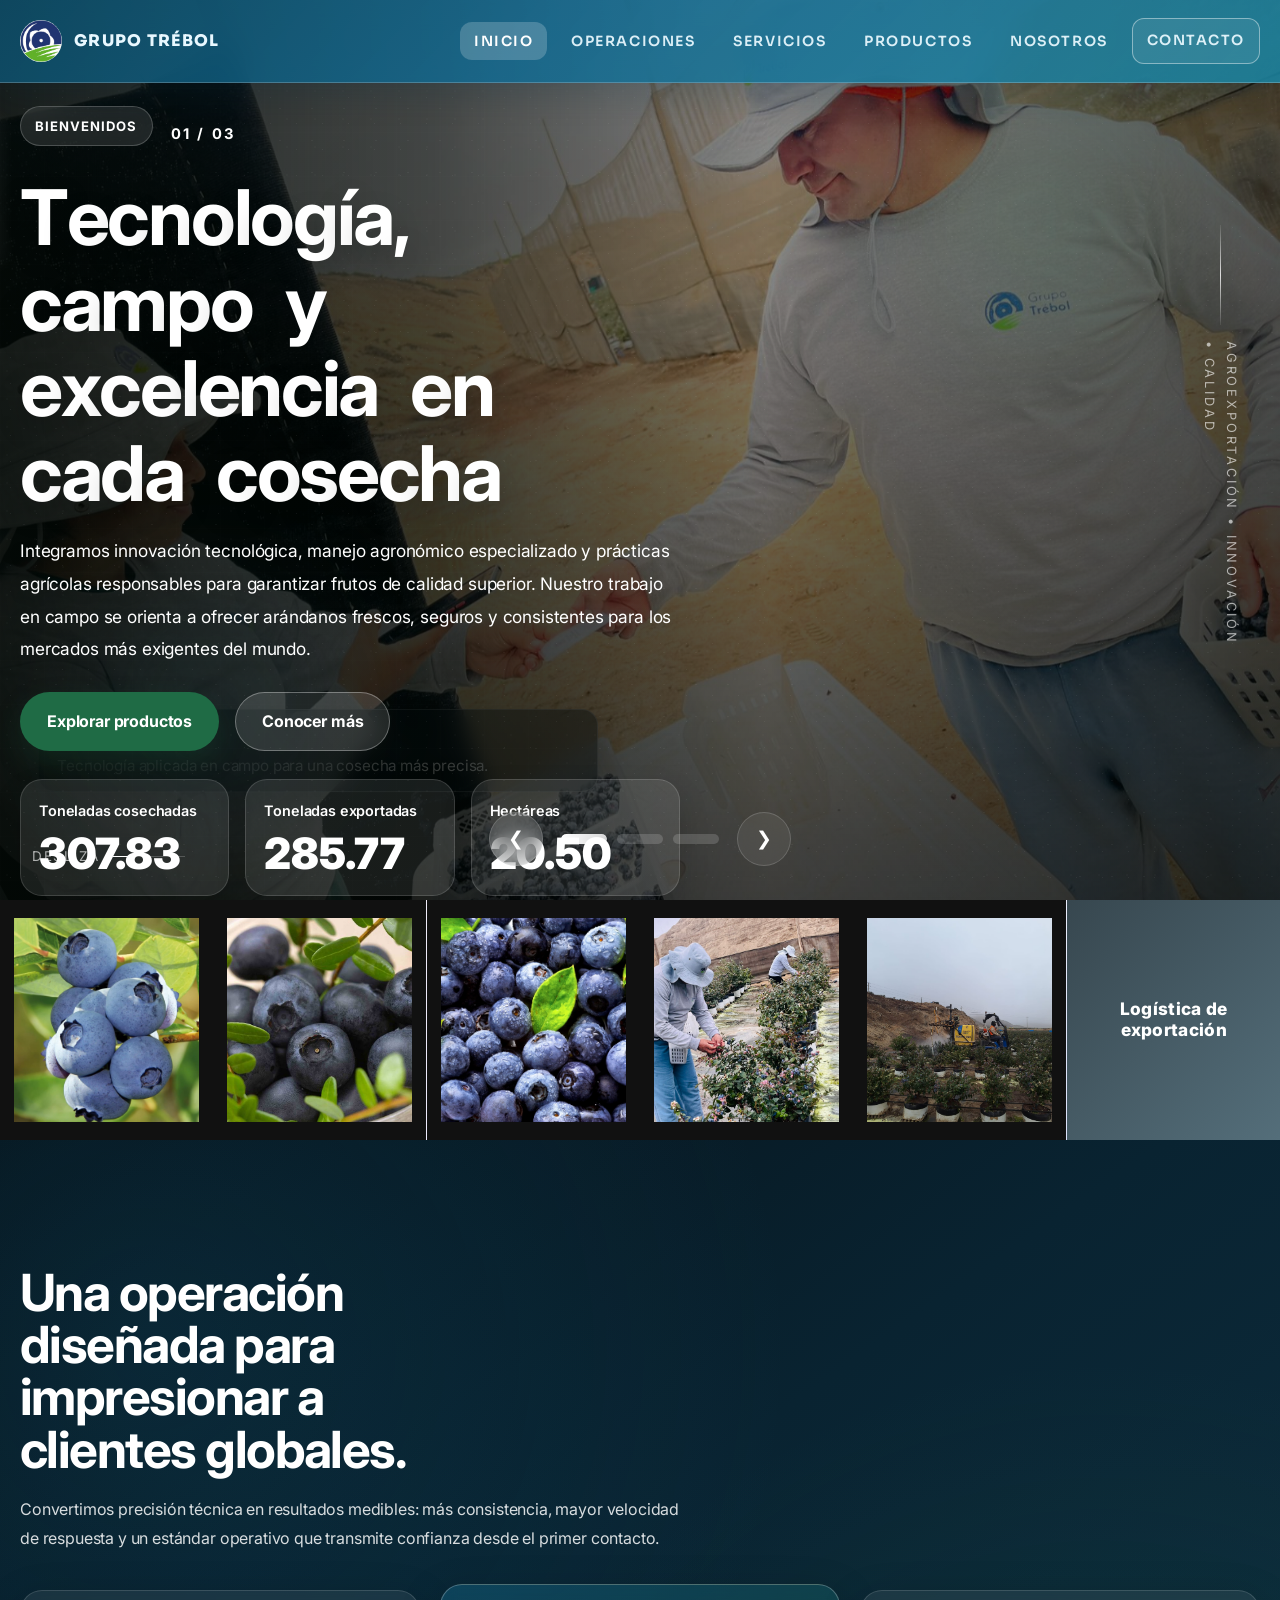
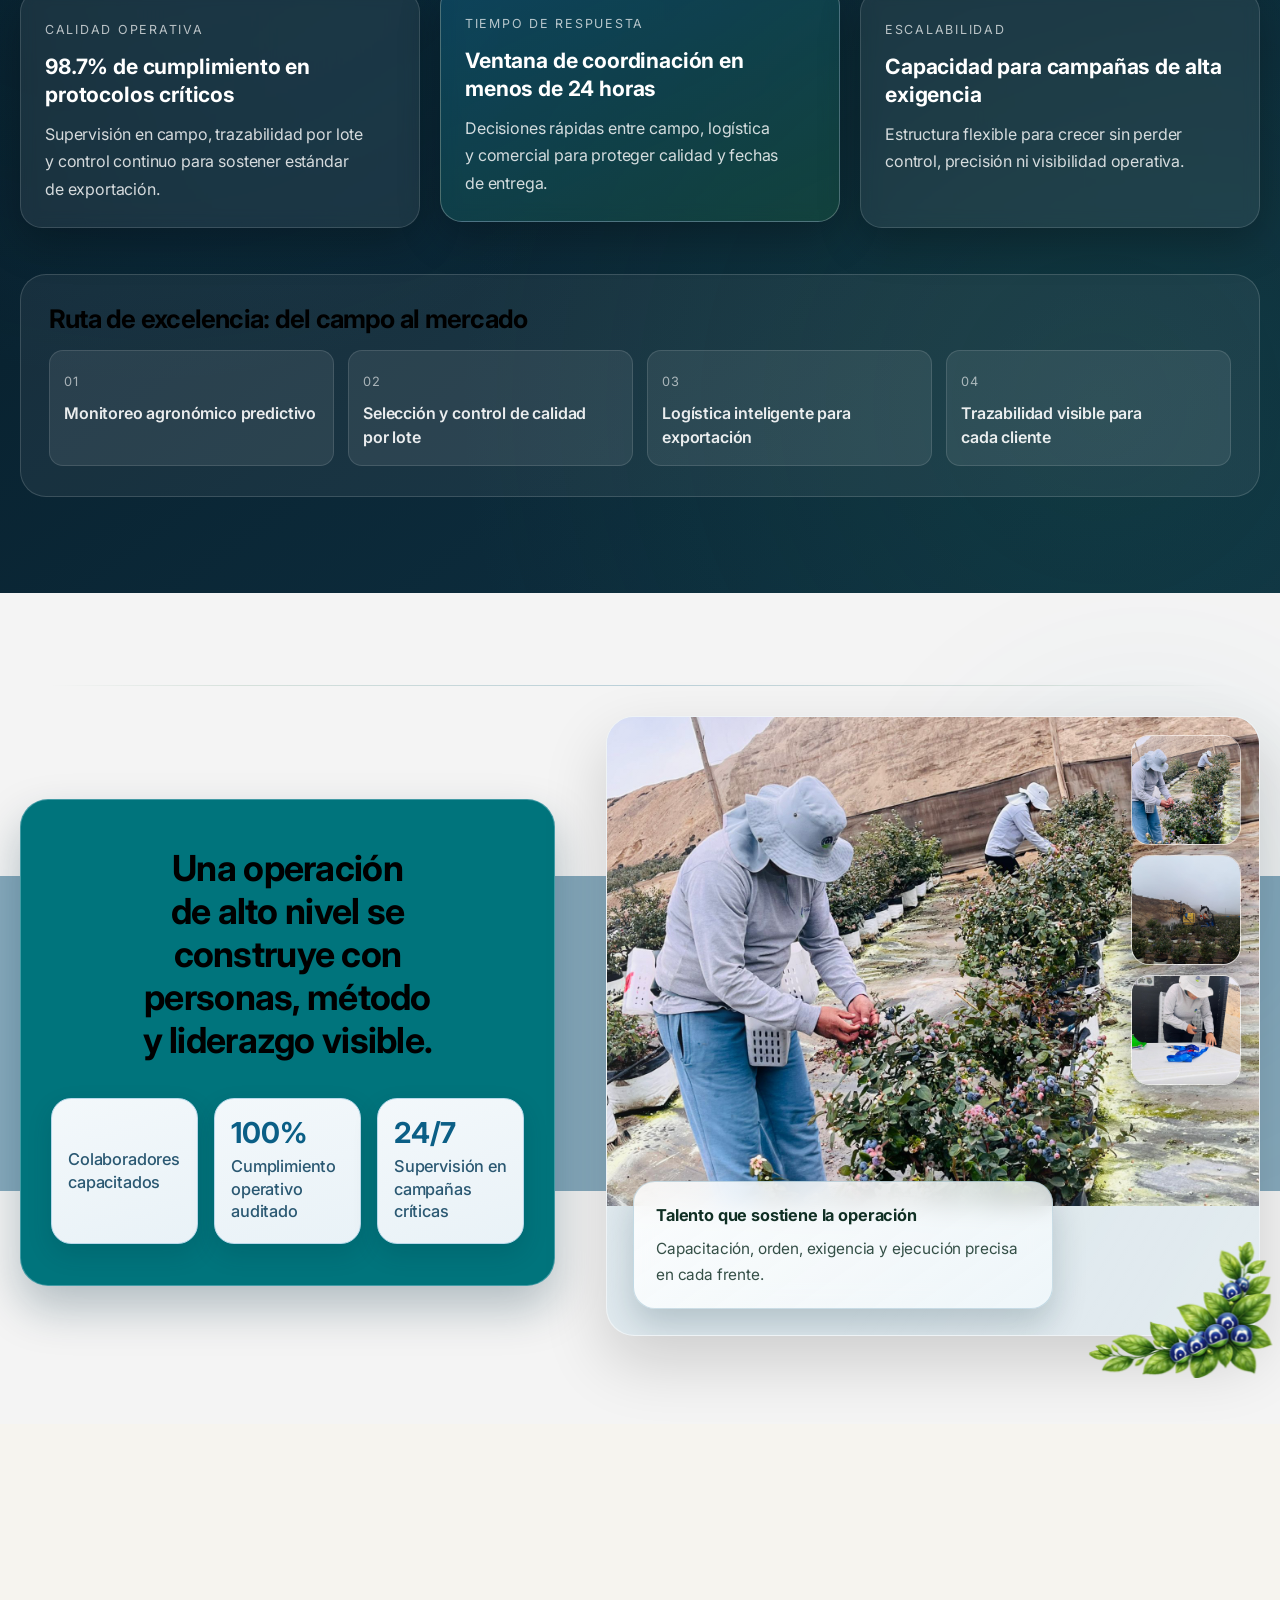
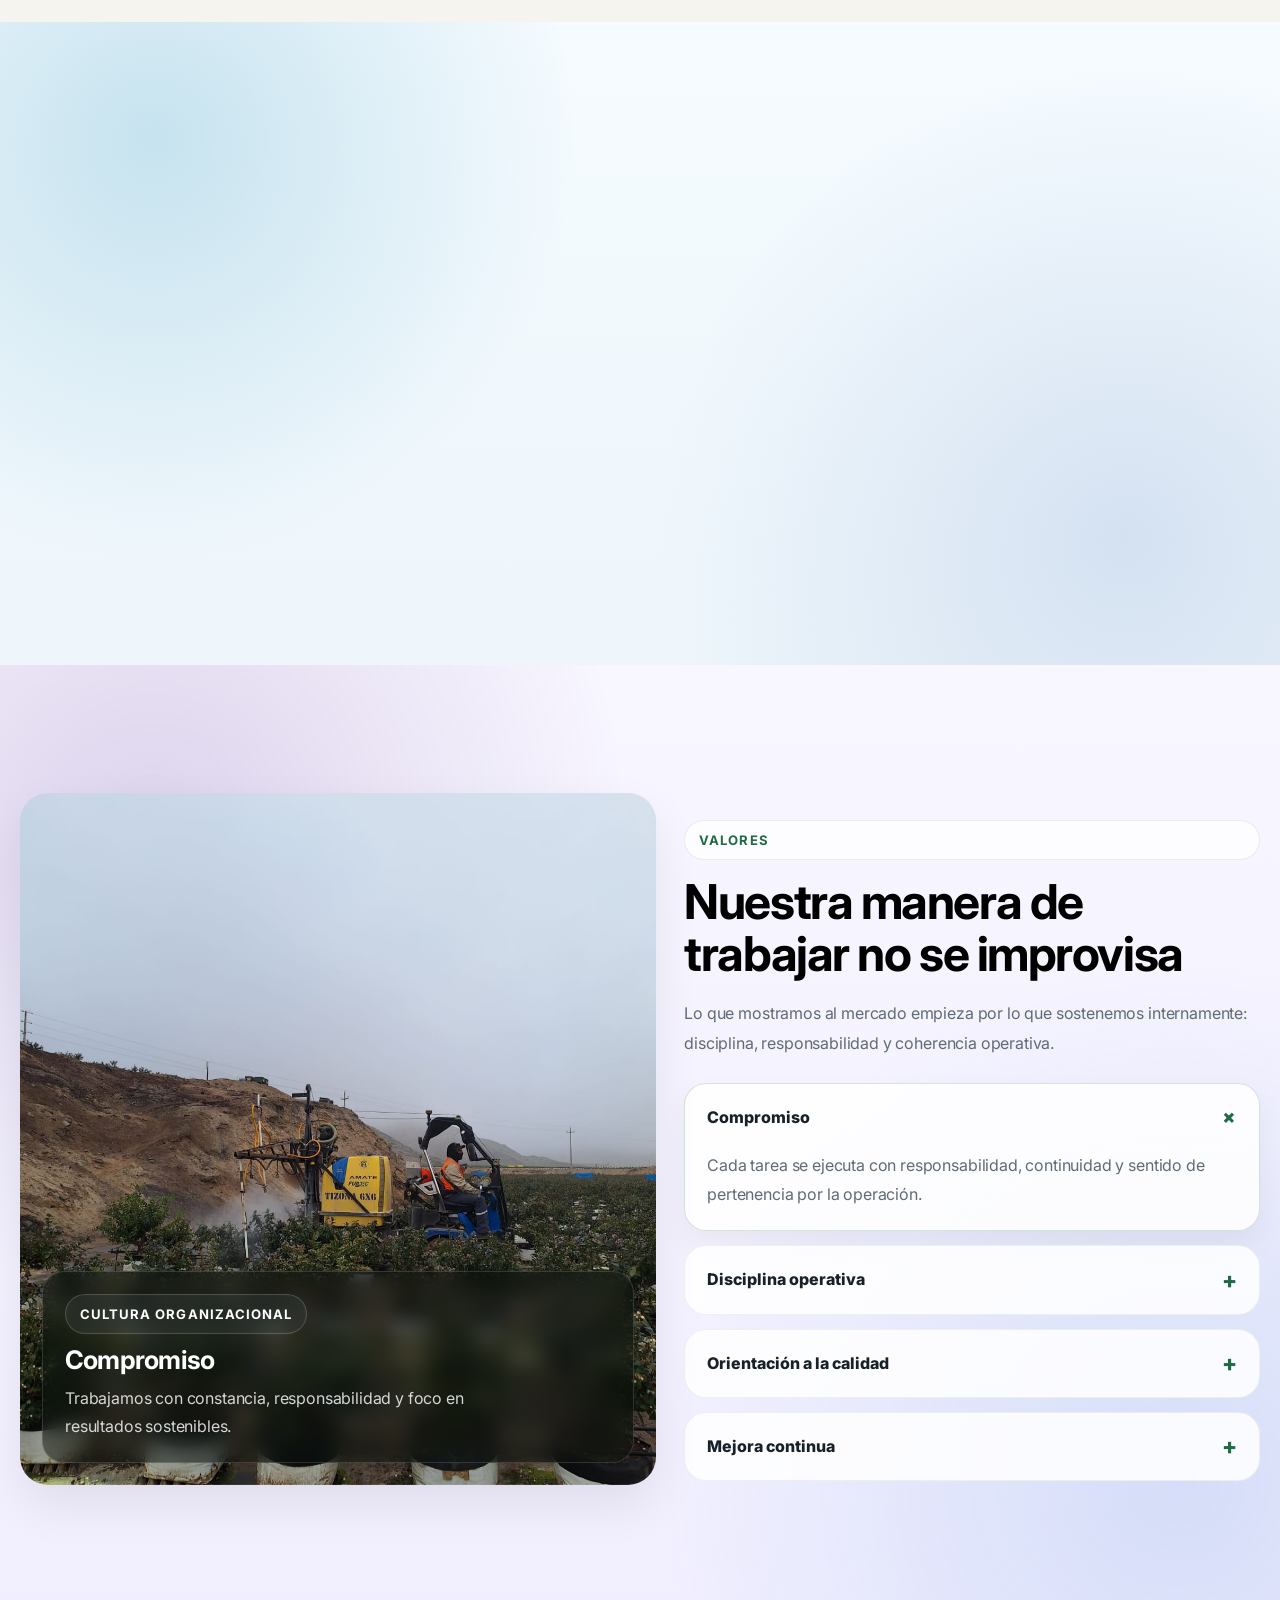
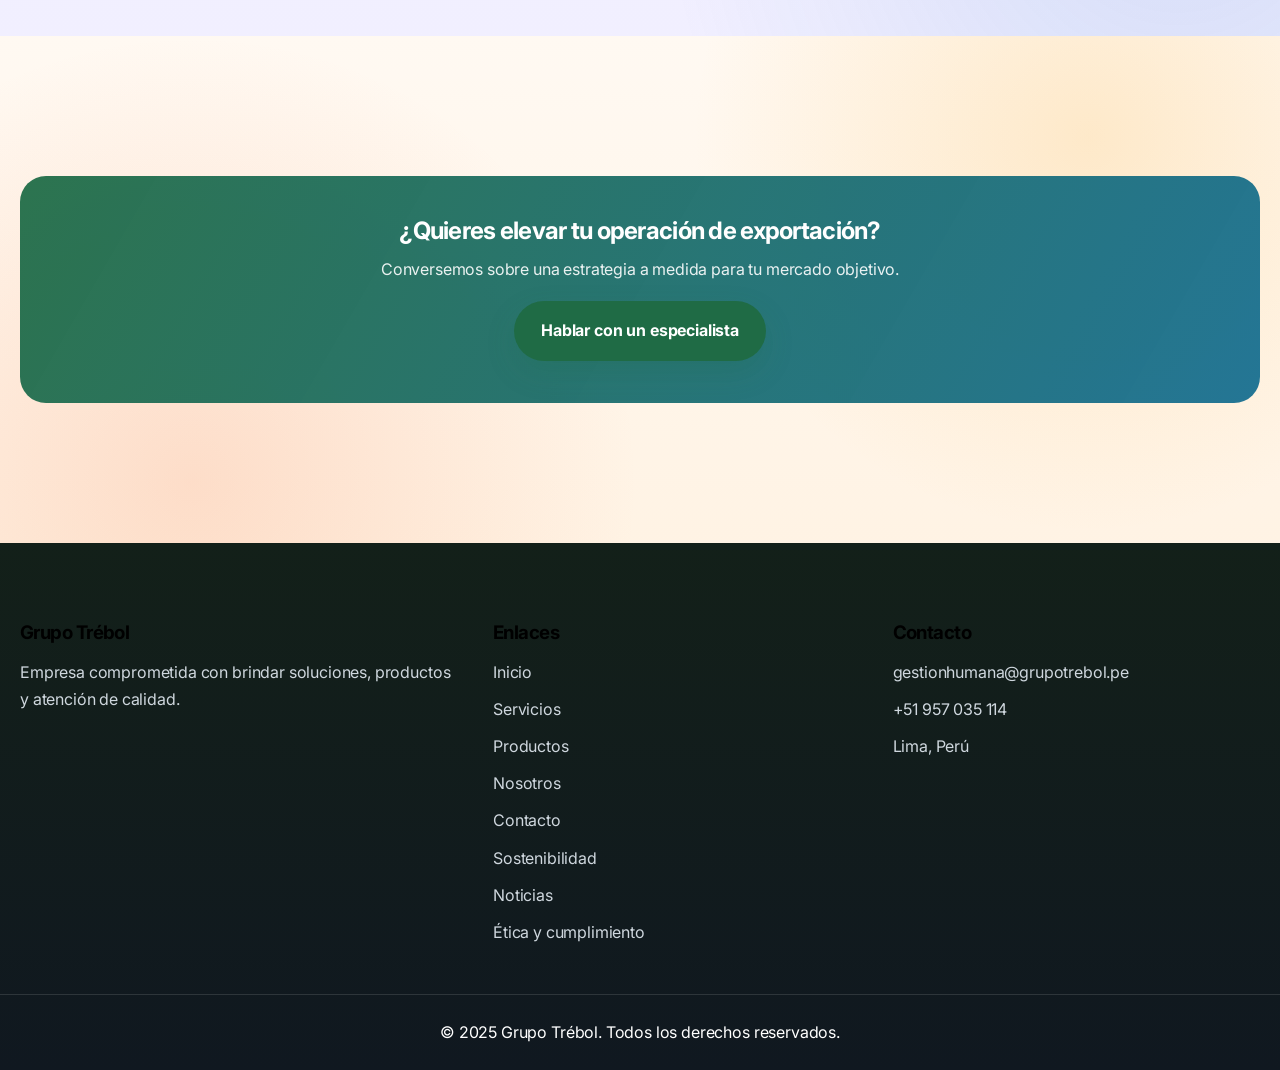
==== index.html @ 087eae12 "Mejora bloque de video corporativo para mayor altura y acabado profesional" ====
<!DOCTYPE html>
<html lang="es">
<head>
  <meta charset="UTF-8" />
  <meta name="viewport" content="width=device-width, initial-scale=1.0" />
  <title>Grupo Trébol | Página Principal</title>
  <meta
    name="description"
    content="Grupo Trébol: innovación, calidad y excelencia operativa en agroexportación."
  />
  <link rel="stylesheet" href="assets/css/global.css" />
  <link rel="stylesheet" href="assets/css/index.css" />
  <link rel="stylesheet" href="assets/css/servicios.css" />
</head>
<body class="page-index page-vibrant">

  <header class="header" id="siteHeader">
    <div class="container navbar">
      <a href="index.html" class="logo" aria-label="Grupo Trébol">
        <img src="assets/img/icons/logo_svg_trebol_2.jpeg" alt="Grupo Trébol">
        <span>GRUPO TRÉBOL</span>
      </a>

      <button
        class="menu-toggle"
        type="button"
        aria-label="Abrir menú"
        aria-expanded="false"
        aria-controls="siteNav"
      >
        <span></span>
        <span></span>
        <span></span>
      </button>

      <nav class="nav" id="siteNav">
        <ul class="nav-list">
          <li><a href="index.html" class="active">Inicio</a></li>
          <li><a href="operaciones.html">Operaciones</a></li>
          <li><a href="servicios.html">Servicios</a></li>
          <li><a href="productos.html">Productos</a></li>
          <li><a href="nosotros.html">Nosotros</a></li>
          <li><a href="contacto.html" class="btn btn-outline">Contacto</a></li>
        </ul>
      </nav>
    </div>
  </header>

  <main>

    <section class="hero hero-slider-section animate-hero-on-view">
      <div class="hero-slider reveal" id="heroSlider">

        <div
          class="hero-slide active"
          data-tag="Bienvenidos"
          data-title="Tecnología, campo y excelencia en cada cosecha"
          data-text="Integramos innovación tecnológica, manejo agronómico especializado y prácticas agrícolas responsables para garantizar frutos de calidad superior. Nuestro trabajo en campo se orienta a ofrecer arándanos frescos, seguros y consistentes para los mercados más exigentes del mundo."
        >
          <img src="assets/img/hero/principal.jpeg" alt="Imagen principal 1 de Grupo Trébol" />
          <div class="hero-slide-label">
            <strong>Imagen 1</strong>
            <span>Tecnología aplicada en campo para una cosecha más precisa.</span>
          </div>
        </div>

        <div
          class="hero-slide"
          data-tag="Capacitación"
          data-title="Equipos preparados para cada desafío en campo"
          data-text="Impulsamos una cultura de aprendizaje continuo con capacitaciones técnicas, acompañamiento operativo y protocolos que fortalecen la seguridad, la productividad y la calidad en cada jornada."
        >
          <img src="assets/img/hero/principal_2.jpeg" alt="Imagen principal 2 de Grupo Trébol" />
          <div class="hero-slide-label">
            <strong>Imagen 2</strong>
            <span>Capacitación constante para ejecutar cada labor con estándar alto.</span>
          </div>
        </div>

        <div
          class="hero-slide"
          data-tag="Exportación"
          data-title="Producción confiable para mercados internacionales"
          data-text="Cada proceso, desde el manejo agronómico hasta la salida comercial, está orientado a responder con consistencia, trazabilidad y cumplimiento a clientes que exigen resultados de alto nivel."
        >
          <img src="assets/img/hero/principal_3.jpeg" alt="Imagen principal 3 de Grupo Trébol" />
          <div class="hero-slide-label">
            <strong>Imagen 3</strong>
            <span>Exportación con trazabilidad y cumplimiento para mercados exigentes.</span>
          </div>
        </div>

        <div class="hero-overlay"></div>
        <div class="hero-glow hero-glow-1"></div>
        <div class="hero-glow hero-glow-2"></div>
        <div class="hero-noise"></div>

        <div class="container hero-content-wrapper">
          <div class="hero-content hero-content-slider">
            <div class="hero-content-topline">
              <span class="section-tag hero-tag" id="heroTag">Bienvenidos</span>
              <span class="hero-counter" id="heroCounter">01 / 03</span>
            </div>

            <h1 id="heroTitle">Tecnología, campo y excelencia en cada cosecha</h1>

            <p id="heroText">
              Integramos innovación tecnológica, manejo agronómico especializado y prácticas agrícolas responsables para garantizar frutos de calidad superior. Nuestro trabajo en campo se orienta a ofrecer arándanos frescos, seguros y consistentes para los mercados más exigentes del mundo.
            </p>

            <div class="hero-actions" id="heroActions">
              <a href="productos.html" class="btn btn-primary">Explorar productos</a>
              <a href="nosotros.html" class="btn btn-secondary">Conocer más</a>
            </div>

            <div class="hero-metrics" id="heroMetrics" aria-label="Indicadores de campaña">
              <article class="hero-metric-card">
                <span class="hero-metric-label">Toneladas cosechadas</span>
                <strong class="hero-metric-value counter-value" data-target="307.83">0</strong>
              </article>

              <article class="hero-metric-card">
                <span class="hero-metric-label">Toneladas exportadas</span>
                <strong class="hero-metric-value counter-value" data-target="285.77">0</strong>
              </article>

              <article class="hero-metric-card">
                <span class="hero-metric-label">Hectáreas</span>
                <strong class="hero-metric-value counter-value" data-target="20.50">0</strong>
              </article>
            </div>
          </div>
        </div>

        <div class="hero-side-panel" aria-hidden="true">
          <div class="hero-side-line"></div>
          <p>Agroexportación • Innovación • Calidad</p>
        </div>

        <div class="hero-controls-wrap">
          <button class="hero-nav hero-prev" type="button" aria-label="Slide anterior">
            <span>&#10094;</span>
          </button>

          <div class="hero-dots" aria-label="Indicadores del slider">
            <button class="hero-dot active" type="button" data-slide="0" aria-label="Ir al slide 1">
              <span class="hero-dot-progress"></span>
            </button>
            <button class="hero-dot" type="button" data-slide="1" aria-label="Ir al slide 2">
              <span class="hero-dot-progress"></span>
            </button>
            <button class="hero-dot" type="button" data-slide="2" aria-label="Ir al slide 3">
              <span class="hero-dot-progress"></span>
            </button>
          </div>

          <button class="hero-nav hero-next" type="button" aria-label="Siguiente slide">
            <span>&#10095;</span>
          </button>
        </div>

        <div class="hero-scroll-indicator" aria-hidden="true">
          <span>Desliza</span>
          <div class="hero-scroll-line"></div>
        </div>
      </div>
    </section>

    <section class="tech-ribbon section-theme-plum">
      <div class="ribbon-track">

        <article class="flip-card" tabindex="0">
          <div class="flip-card-inner">
            <div class="flip-card-front color-1">
              <span>Riego tecnificado</span>
            </div>
            <div class="flip-card-back">
              <img src="assets/img/productos/producto1_carrousel.jpg" alt="Riego tecnificado">
            </div>
          </div>
        </article>

        <article class="flip-card" tabindex="0">
          <div class="flip-card-inner">
            <div class="flip-card-front color-2">
              <span>Trazabilidad total</span>
            </div>
            <div class="flip-card-back">
              <img src="assets/img/productos/producto2_carrousel.jpg" alt="Trazabilidad total">
            </div>
          </div>
        </article>

        <article class="flip-card" tabindex="0">
          <div class="flip-card-inner">
            <div class="flip-card-front color-3">
              <span>Control fitosanitario</span>
            </div>
            <div class="flip-card-back">
              <img src="assets/img/productos/producto3_carrousel.jpg" alt="Control fitosanitario">
            </div>
          </div>
        </article>

        <article class="flip-card" tabindex="0">
          <div class="flip-card-inner">
            <div class="flip-card-front color-4">
              <span>Calidad certificada</span>
            </div>
            <div class="flip-card-back">
              <img src="assets/img/nosotros/nosotros_hero1.jpeg" alt="Calidad certificada">
            </div>
          </div>
        </article>

        <article class="flip-card" tabindex="0">
          <div class="flip-card-inner">
            <div class="flip-card-front color-5">
              <span>Eficiencia operativa</span>
            </div>
            <div class="flip-card-back">
              <img src="assets/img/nosotros/nosotros_hero2.jpeg" alt="Eficiencia operativa">
            </div>
          </div>
        </article>

        <article class="flip-card" tabindex="0">
          <div class="flip-card-inner">
            <div class="flip-card-front color-6">
              <span>Logística de exportación</span>
            </div>
            <div class="flip-card-back">
              <img src="assets/img/nosotros/nosotros_hero3.jpeg" alt="Logística de exportación">
            </div>
          </div>
        </article>

      </div>
    </section>

    <section class="premium-impact reveal" id="premiumImpact">
      <div class="container premium-impact-inner">
        <div class="premium-impact-heading">
          <h2>Una operación diseñada para impresionar a clientes globales.</h2>
          <p>
            Convertimos precisión técnica en resultados medibles: más consistencia, mayor velocidad de respuesta y un estándar operativo que transmite confianza desde el primer contacto.
          </p>
        </div>

        <div class="premium-impact-grid">
          <article class="premium-card">
            <span class="premium-card-kicker">Calidad operativa</span>
            <strong>98.7% de cumplimiento en protocolos críticos</strong>
            <p>Supervisión en campo, trazabilidad por lote y control continuo para sostener estándar de exportación.</p>
          </article>

          <article class="premium-card premium-card-highlight">
            <span class="premium-card-kicker">Tiempo de respuesta</span>
            <strong>Ventana de coordinación en menos de 24 horas</strong>
            <p>Decisiones rápidas entre campo, logística y comercial para proteger calidad y fechas de entrega.</p>
          </article>

          <article class="premium-card">
            <span class="premium-card-kicker">Escalabilidad</span>
            <strong>Capacidad para campañas de alta exigencia</strong>
            <p>Estructura flexible para crecer sin perder control, precisión ni visibilidad operativa.</p>
          </article>
        </div>

        <div class="premium-journey">
          <h3>Ruta de excelencia: del campo al mercado</h3>
          <div class="premium-steps">
            <article>
              <span>01</span>
              <p>Monitoreo agronómico predictivo</p>
            </article>
            <article>
              <span>02</span>
              <p>Selección y control de calidad por lote</p>
            </article>
            <article>
              <span>03</span>
              <p>Logística inteligente para exportación</p>
            </article>
            <article>
              <span>04</span>
              <p>Trazabilidad visible para cada cliente</p>
            </article>
          </div>
        </div>
      </div>
    </section>
    <section class="section-cinta-nosotros reveal section-surface section-surface-blue" id="cintaNosotros">
      <div class="section-divider" aria-hidden="true"></div>

      <div class="cinta-nosotros-container">
        <div class="cinta-nosotros-texto reveal">
          <h2>Una operación de alto nivel se construye con personas, método y liderazgo visible.</h2>

          <div class="cinta-kpis" aria-label="Indicadores de nuestro equipo">
            <article>
              <span>Colaboradores capacitados</span>
            </article>
            <article>
              <strong>100%</strong>
              <span>Cumplimiento operativo auditado</span>
            </article>
            <article>
              <strong>24/7</strong>
              <span>Supervisión en campañas críticas</span>
            </article>
          </div>
        </div>

        <div class="cinta-nosotros-media reveal">
          <div class="cinta-nosotros-frame image-lift" data-float-strength="16">
            <img
              src="assets/img/nosotros/nosotros_hero1.jpeg"
              alt="Equipo de Grupo Trébol"
              class="cinta-nosotros-image parallax-soft"
              id="cintaNosotrosImage"
            >
            <div class="cinta-nosotros-overlay-card">
              <strong>Talento que sostiene la operación</strong>
              <span>Capacitación, orden, exigencia y ejecución precisa en cada frente.</span>
            </div>

            <div class="cinta-floating-stack">
              <button class="cinta-floating-item" type="button" data-zoom-src="assets/img/nosotros/nosotros_hero1.jpeg" aria-label="Ampliar imagen flotante 1">
                <img src="assets/img/nosotros/nosotros_hero1.jpeg" alt="">
              </button>
              <button class="cinta-floating-item" type="button" data-zoom-src="assets/img/nosotros/nosotros_hero2.jpeg" aria-label="Ampliar imagen flotante 2">
                <img src="assets/img/nosotros/nosotros_hero2.jpeg" alt="">
              </button>
              <button class="cinta-floating-item" type="button" data-zoom-src="assets/img/nosotros/nosotros_hero3.jpeg" aria-label="Ampliar imagen flotante 3">
                <img src="assets/img/nosotros/nosotros_hero3.jpeg" alt="">
              </button>
            </div>
          </div>
          <img
            class="cinta-nosotros-leaves"
            src="assets/img/hero/hojas_trebol_sinfondo.png"
            alt=""
            aria-hidden="true"
          >
        </div>
      </div>

      <div class="cinta-zoom-modal" id="cintaZoomModal" aria-hidden="true">
        <button class="cinta-zoom-backdrop" type="button" id="cintaZoomBackdrop" aria-label="Cerrar ampliación"></button>
        <div class="cinta-zoom-dialog" role="dialog" aria-modal="true" aria-label="Imagen ampliada">
          <button class="cinta-zoom-close" type="button" id="cintaZoomClose" aria-label="Cerrar imagen ampliada">&times;</button>
          <img id="cintaZoomImage" src="" alt="Imagen flotante ampliada">
        </div>
      </div>
    </section>
    <section class="section section-video-corporativo reveal" aria-label="Video corporativo de Grupo Trébol">
      <div class="video-corporativo-wrap">
        <video autoplay muted loop playsinline preload="metadata">
          <source src="assets/img/hero/WhatsApp Video 2026-03-24 at 9.07.31 AM.mp4" type="video/mp4">
        </video>

        <div class="video-corporativo-overlay" aria-hidden="true"></div>

        <div class="video-corporativo-content">
          <span class="video-corporativo-tag">Video Corporativo</span>
          <h2>Producción agrícola con estándares de exportación</h2>
        </div>
      </div>
    </section>

    <section class="section section-ubicacion-peru reveal section-theme-sunrise" id="seccionUbicacionPeru">
      <div class="container ubicacion-peru-layout">
        <article class="ubicacion-peru-map-card">
          <span class="section-tag">Ubicación</span>
          <h2>Estamos ubicados en Huaral, Perú</h2>
          <p>Visualiza el mapa completo del Perú con referencia del distrito de Huaral.</p>

          <div class="peru-map-stage">
            <iframe
              class="peru-map-iframe"
              src="https://www.google.com/maps?q=Peru&z=5&output=embed"
              title="Mapa completo del Perú con referencia de Huaral"
              loading="lazy"
              referrerpolicy="no-referrer-when-downgrade"
            ></iframe>

            <a
              class="huaral-point"
              href="https://maps.app.goo.gl/yHARtf1XhCwDWM88A?g_st=awb"
              target="_blank"
              rel="noopener noreferrer"
              aria-label="Abrir ubicación del distrito de Huaral en Google Maps"
            >
              <span>Distrito de Huaral</span>
            </a>
          </div>
        </article>

        <article class="ubicacion-peru-copy-card">
          <span class="section-tag">Referencia geográfica</span>
          <h3>Distrito de Huaral</h3>
          <ul>
            <li><strong>Provincia:</strong> Huaral, Lima</li>
            <li><strong>Coordenadas:</strong> -11.499852687666987, -77.0363172576723</li>
            <li><strong>Altitud aproximada:</strong> 188 m s. n. m.</li>
          </ul>
          <a
            class="btn btn-primary"
            href="https://www.google.com/maps?q=-11.499852687666987,-77.0363172576723"
            target="_blank"
            rel="noopener noreferrer"
          >
            Abrir ubicación
          </a>
        </article>
      </div>
    </section>
    <section class="section section-destinos section-theme-ocean">
      <div class="container destinos-grid">
        <div class="destinos-map reveal">
          <div class="map-card">
            <svg class="world-map" viewBox="0 0 1000 520" xmlns="http://www.w3.org/2000/svg" aria-label="Mapa de destinos de exportación">
              <rect x="0" y="0" width="1000" height="520" rx="24" fill="#f5f7f8" />
              <path d="M115 145 L180 110 L255 120 L300 155 L292 210 L250 245 L210 235 L170 255 L130 225 L105 180 Z" fill="#d9e3dd" />
              <path d="M255 270 L285 290 L300 345 L280 410 L245 455 L220 430 L225 375 L210 320 Z" fill="#d9e3dd" />
              <path d="M430 115 L505 95 L590 105 L655 135 L700 155 L735 185 L710 225 L640 225 L600 255 L560 240 L525 250 L475 220 L435 190 Z" fill="#d9e3dd" />
              <path d="M505 270 L555 285 L590 325 L615 390 L585 450 L545 440 L510 390 L490 330 Z" fill="#d9e3dd" />
              <path d="M735 315 L805 290 L875 305 L930 345 L900 395 L835 415 L770 405 L725 360 Z" fill="#d9e3dd" />
              <text x="90" y="60" class="map-title">Destinos de exportación</text>
              <g class="map-origin"><circle cx="270" cy="315" r="9" class="origin-dot" /><circle cx="270" cy="315" r="18" class="origin-ring" /><text x="288" y="310">Perú</text></g>
              <g class="map-routes">
                <path d="M270 315 Q220 220 210 165" />
                <path d="M270 315 Q410 180 520 150" />
                <path d="M270 315 Q450 235 585 205" />
                <path d="M270 315 Q530 170 760 215" />
                <path d="M270 315 Q545 215 785 250" />
                <path d="M270 315 Q560 235 810 270" />
              </g>
              <g class="map-destinations">
                <text x="145" y="150" class="destination-label">Estados Unidos</text>
                <text x="495" y="135" class="destination-label">Europa</text>
                <text x="560" y="190" class="destination-label">Emiratos</text>
                <text x="740" y="198" class="destination-label">China</text>
                <text x="768" y="236" class="destination-label">Tailandia</text>
                <text x="790" y="288" class="destination-label">Singapur</text>
              </g>
            </svg>
          </div>
        </div>

        <div class="destinos-content reveal">
          <span class="section-tag">Cobertura Global</span>
          <h2>Llegamos a mercados premium en América, Europa y Asia</h2>
          <p>
            Nuestra operación conecta origen y destino con protocolos de frescura y control para que cada embarque conserve su valor comercial.
          </p>
          <ul class="destinos-list">
            <li>Estados Unidos</li>
            <li>Europa</li>
            <li>China</li>
            <li>Singapur</li>
            <li>Tailandia</li>
            <li>Emiratos Árabes Unidos</li>
          </ul>
        </div>
      </div>
    </section>
    <section class="section values-section section-theme-plum">
      <div class="container">
        <div class="values-layout reveal">
          <div class="values-media">
            <div class="values-image-card image-lift" data-float-strength="12">
              <img
                id="valuesImage"
                src="assets/img/nosotros/nosotros_hero2.jpeg"
                alt="Valor corporativo Grupo Trébol"
                class="parallax-soft"
              />
              <div class="values-image-overlay">
                <span class="section-tag values-image-tag">Cultura organizacional</span>
                <h3 id="valuesImageTitle">Compromiso</h3>
                <p id="valuesImageText">
                  Trabajamos con constancia, responsabilidad y foco en resultados sostenibles.
                </p>
              </div>
            </div>
          </div>

          <div class="values-content">
            <span class="section-tag">Valores</span>
            <h2>Nuestra manera de trabajar no se improvisa</h2>
            <p class="values-intro">
              Lo que mostramos al mercado empieza por lo que sostenemos internamente: disciplina, responsabilidad y coherencia operativa.
            </p>

            <div class="accordion" id="valuesAccordion">
              <article class="accordion-item active">
                <button
                  class="accordion-header"
                  type="button"
                  aria-expanded="true"
                  data-title="Compromiso"
                  data-text="Trabajamos con constancia, responsabilidad y foco en resultados sostenibles."
                  data-image="assets/img/nosotros/nosotros_hero2.jpeg"
                >
                  <span>Compromiso</span>
                  <span class="accordion-icon">+</span>
                </button>
                <div class="accordion-body">
                  <p>
                    Cada tarea se ejecuta con responsabilidad, continuidad y sentido de pertenencia por la operación.
                  </p>
                </div>
              </article>

              <article class="accordion-item">
                <button
                  class="accordion-header"
                  type="button"
                  aria-expanded="false"
                  data-title="Disciplina"
                  data-text="La consistencia no nace del discurso, nace del orden y la ejecución rigurosa."
                  data-image="assets/img/nosotros/nosotros_hero1.jpeg"
                >
                  <span>Disciplina operativa</span>
                  <span class="accordion-icon">+</span>
                </button>
                <div class="accordion-body">
                  <p>
                    Sostenemos estándares, controles y hábitos de trabajo que hacen posible una operación confiable.
                  </p>
                </div>
              </article>

              <article class="accordion-item">
                <button
                  class="accordion-header"
                  type="button"
                  aria-expanded="false"
                  data-title="Calidad"
                  data-text="La calidad se construye en cada detalle, no solo al final del proceso."
                  data-image="assets/img/hero/principal_3.jpeg"
                >
                  <span>Orientación a la calidad</span>
                  <span class="accordion-icon">+</span>
                </button>
                <div class="accordion-body">
                  <p>
                    Desde el campo hasta la salida comercial, buscamos consistencia, presentación y cumplimiento.
                  </p>
                </div>
              </article>

              <article class="accordion-item">
                <button
                  class="accordion-header"
                  type="button"
                  aria-expanded="false"
                  data-title="Mejora continua"
                  data-text="Aprender, corregir y elevar el estándar forma parte del trabajo diario."
                  data-image="assets/img/nosotros/nosotros_hero3.jpeg"
                >
                  <span>Mejora continua</span>
                  <span class="accordion-icon">+</span>
                </button>
                <div class="accordion-body">
                  <p>
                    Revisamos procesos, fortalecemos capacidades y ajustamos la operación para seguir creciendo.
                  </p>
                </div>
              </article>
            </div>
          </div>
        </div>
      </div>
    </section>
    <section class="section cta-band reveal section-theme-sunrise">
      <div class="container cta-band-content">
        <h2>¿Quieres elevar tu operación de exportación?</h2>
        <p>Conversemos sobre una estrategia a medida para tu mercado objetivo.</p>
        <a href="contacto.html" class="btn btn-primary">Hablar con un especialista</a>
      </div>
    </section>


  </main>

  <footer class="footer">
    <div class="container footer-grid">
      <div>
        <h3>Grupo Trébol</h3>
        <p>
          Empresa comprometida con brindar soluciones, productos y atención de calidad.
        </p>
      </div>

      <div>
        <h3>Enlaces</h3>
        <ul class="footer-links">
          <li><a href="index.html">Inicio</a></li>
          <li><a href="servicios.html">Servicios</a></li>
          <li><a href="productos.html">Productos</a></li>
          <li><a href="nosotros.html">Nosotros</a></li>
          <li><a href="contacto.html">Contacto</a></li>
          <li><a href="#sostenibilidad">Sostenibilidad</a></li>
          <li><a href="#noticias">Noticias</a></li>
          <li><a href="#cumplimiento">Ética y cumplimiento</a></li>
        </ul>
      </div>

      <div>
        <h3>Contacto</h3>
        <ul class="footer-links">
          <li><a href="mailto:gestionhumana@grupotrebol.pe">gestionhumana@grupotrebol.pe</a></li>
          <li><a href="tel:+51957035114">+51 957 035 114</a></li>
          <li>Lima, Perú</li>
        </ul>
      </div>
    </div>

    <div class="footer-bottom">
      <p>&copy; 2025 Grupo Trébol. Todos los derechos reservados.</p>
    </div>

    <div class="product-modal" id="productModal" aria-hidden="true">
      <div class="product-modal-overlay" id="productModalOverlay"></div>

      <div class="product-modal-dialog" role="dialog" aria-modal="true" aria-labelledby="productModalTitle">
        <button class="product-modal-close" id="productModalClose" aria-label="Cerrar">
          &times;
        </button>

        <div class="product-modal-content">
          <div class="product-modal-slider">
            <button class="product-modal-nav prev" id="productPrev" aria-label="Anterior">
              &#10094;
            </button>

            <div class="product-modal-image-wrap" id="productModalImageWrap">
              <img id="productModalImage" src="" alt="Imagen del producto">
            </div>

            <button class="product-modal-nav next" id="productNext" aria-label="Siguiente">
              &#10095;
            </button>

            <div class="product-modal-thumbs" id="productModalThumbs"></div>
          </div>

          <div class="product-modal-info">
            <span class="section-tag" id="productModalTag"></span>
            <h2 id="productModalTitle"></h2>
            <p id="productModalDescription"></p>
          </div>
        </div>
      </div>
    </div>
  </footer>

  <script src="assets/js/global.js"></script>
  <script src="assets/js/index.js"></script>

</body>
</html>
---- assets/css/global.css ----
@import url("https://fonts.googleapis.com/css2?family=Inter:wght@400;500;600;700;800;900&family=Montserrat:wght@500;600;700;800&family=Sora:wght@500;600;700;800&display=swap");

/* =========================
   RESET
========================= */
*,
*::before,
*::after {
  box-sizing: border-box;
}

* {
  margin: 0;
  padding: 0;
  min-width: 0;
}

html {
  scroll-behavior: smooth;
  overflow-x: hidden;
}

body {
  font-family: var(--font-base);
  background:
    radial-gradient(circle at top left, rgba(31, 107, 69, 0.04), transparent 26%),
    radial-gradient(circle at bottom right, rgba(24, 85, 55, 0.04), transparent 22%),
    var(--color-bg);
  color: var(--color-text);
  line-height: 1.7;
  letter-spacing: -0.01em;
  overflow-x: hidden;
}

img,
picture,
svg,
video,
canvas {
  max-width: 100%;
  display: block;
}

input,
textarea,
button,
select {
  font: inherit;
}

button {
  background: none;
  border: none;
}

a {
  text-decoration: none;
  color: inherit;
}

ul {
  list-style: none;
}

/* =========================
   VARIABLES
========================= */
:root {
  --header-height: 82px;
  --header-bg: linear-gradient(135deg, rgba(13, 77, 104, 0.88), rgba(17, 106, 146, 0.84) 42%, rgba(22, 140, 174, 0.78));
  --header-border: rgba(255, 255, 255, 0.22);

  --color-bg: #f6f4ef;
  --color-surface: #ffffff;
  --color-surface-alt: #eef2ec;
  --color-text: #182028;
  --color-text-soft: #5f6b76;
  --color-primary: #1f6b45;
  --color-primary-hover: #185537;
  --color-border: rgba(24, 32, 40, 0.10);
  --color-shadow: 0 18px 45px rgba(0, 0, 0, 0.08);

  --container-width: 1240px;

  --font-base: "Inter", Arial, Helvetica, sans-serif;
  --font-menu: "Sora", "Montserrat", "Segoe UI", sans-serif;
  --radius: 22px;

  --space-8: 8px;
  --space-12: 12px;
  --space-16: 16px;
  --space-20: 20px;
  --space-24: 24px;
  --space-32: 32px;
  --space-40: 40px;
  --space-48: 48px;
  --space-64: 64px;
  --space-80: 80px;
  --space-96: 96px;
  --space-120: 120px;
}

/* =========================
   BASE
========================= */
main {
  display: block;
}

h1,
h2,
h3,
h4 {
  letter-spacing: -0.03em;
  line-height: 1.08;
  text-wrap: balance;
}

p {
  color: var(--color-text-soft);
  text-wrap: pretty;
}

.container {
  width: min(100% - 40px, var(--container-width));
  margin-inline: auto;
}

.section {
  padding: var(--space-120) 0;
}

.section-alt {
  background-color: var(--color-surface-alt);
}

.page-vibrant {
  background:
    radial-gradient(circle at 5% 8%, rgba(21, 132, 175, 0.10), transparent 30%),
    radial-gradient(circle at 92% 16%, rgba(31, 107, 69, 0.1), transparent 28%),
    radial-gradient(circle at 18% 88%, rgba(239, 173, 66, 0.08), transparent 26%),
    var(--color-bg);
}

.section-theme-ocean,
.section-theme-emerald,
.section-theme-sunrise,
.section-theme-plum {
  position: relative;
  isolation: isolate;
  overflow: clip;
}

.section-theme-ocean::before,
.section-theme-emerald::before,
.section-theme-sunrise::before,
.section-theme-plum::before {
  content: "";
  position: absolute;
  inset: 0;
  z-index: -1;
}

.section-theme-ocean::before {
  background:
    radial-gradient(circle at 12% 18%, rgba(14, 132, 176, 0.2), transparent 34%),
    radial-gradient(circle at 88% 80%, rgba(48, 95, 179, 0.14), transparent 38%),
    linear-gradient(180deg, #f5fbff 0%, #eef6fb 100%);
}

.section-theme-emerald::before {
  background:
    radial-gradient(circle at 18% 22%, rgba(31, 107, 69, 0.2), transparent 32%),
    radial-gradient(circle at 88% 8%, rgba(65, 169, 121, 0.14), transparent 35%),
    linear-gradient(180deg, #f7fcf8 0%, #edf7f0 100%);
}

.section-theme-sunrise::before {
  background:
    radial-gradient(circle at 85% 20%, rgba(250, 180, 67, 0.22), transparent 34%),
    radial-gradient(circle at 15% 88%, rgba(245, 118, 68, 0.18), transparent 38%),
    linear-gradient(180deg, #fff9f2 0%, #fff3e4 100%);
}

.section-theme-plum::before {
  background:
    radial-gradient(circle at 12% 16%, rgba(103, 60, 151, 0.18), transparent 34%),
    radial-gradient(circle at 92% 84%, rgba(61, 123, 210, 0.16), transparent 36%),
    linear-gradient(180deg, #f8f6ff 0%, #f1efff 100%);
}

.section-surface {
  position: relative;
  overflow: clip;
}

.section-divider {
  width: min(100% - 80px, 1180px);
  height: 1px;
  margin: 0 auto 46px;
  background: linear-gradient(
    90deg,
    transparent 0%,
    rgba(31, 107, 69, 0.14) 16%,
    rgba(19, 103, 138, 0.26) 50%,
    rgba(31, 107, 69, 0.14) 84%,
    transparent 100%
  );
}

.section-tag {
  display: inline-flex;
  align-items: center;
  gap: 8px;
  margin-bottom: var(--space-16);
  padding: 8px 14px;
  border: 1px solid rgba(24, 32, 40, 0.08);
  border-radius: 999px;
  font-size: 0.82rem;
  font-weight: 700;
  letter-spacing: 0.08em;
  text-transform: uppercase;
  color: var(--color-primary);
  background-color: rgba(255, 255, 255, 0.72);
  backdrop-filter: blur(6px);
}

.section-header {
  max-width: 820px;
  text-align: center;
  margin: 0 auto var(--space-64);
}

.section-header h1,
.section-header h2 {
  font-size: clamp(2.2rem, 4vw, 3.4rem);
  line-height: 1.05;
  margin-bottom: 18px;
}

.section-header p {
  font-size: 1.04rem;
  line-height: 1.9;
  max-width: 65ch;
  margin-inline: auto;
}

.section-action {
  display: flex;
  justify-content: center;
  margin-top: 40px;
}

/* =========================
   BOTONES
========================= */
.btn {
  display: inline-flex;
  align-items: center;
  justify-content: center;
  padding: 15px 26px;
  border-radius: 999px;
  border: 1px solid transparent;
  font-weight: 700;
  letter-spacing: -0.01em;
  transition:
    transform 0.25s ease,
    background-color 0.25s ease,
    color 0.25s ease,
    border-color 0.25s ease,
    box-shadow 0.25s ease;
  cursor: pointer;
}

.btn:hover {
  transform: translateY(-2px);
}

.btn-primary {
  background-color: var(--color-primary);
  color: #ffffff;
  box-shadow: 0 12px 28px rgba(31, 107, 69, 0.22);
}

.btn-primary:hover {
  background-color: var(--color-primary-hover);
}

.btn-secondary {
  background-color: rgba(255, 255, 255, 0.12);
  color: #ffffff;
  border-color: rgba(255, 255, 255, 0.32);
  backdrop-filter: blur(8px);
}

.btn-secondary:hover {
  background-color: rgba(255, 255, 255, 0.2);
}

.btn-secondary-dark {
  background-color: transparent;
  color: var(--color-primary);
  border-color: rgba(31, 107, 69, 0.22);
}

.btn-secondary-dark:hover {
  background-color: var(--color-primary);
  color: #ffffff;
}

.btn-outline {
  border-color: rgba(255, 255, 255, 0.42);
  color: #ffffff;
  background-color: rgba(255, 255, 255, 0.08);
  padding: 11px 18px;
  font-family: var(--font-menu);
  letter-spacing: 0.06em;
  text-transform: uppercase;
}

.btn-outline:hover,
.btn-outline.active {
  background-color: rgba(255, 255, 255, 0.24);
  color: #ffffff;
}

.btn-full {
  width: 100%;
}

/* =========================
   HEADER GLOBAL
========================= */
.header {
  position: fixed;
  top: 0;
  left: 0;
  width: 100%;
  z-index: 1000;
  min-height: var(--header-height);
  background: var(--header-bg);
  backdrop-filter: blur(14px);
  border-bottom: 1px solid var(--header-border);
  box-shadow: 0 14px 30px rgba(4, 40, 55, 0.18);
  transition:
    transform 0.42s ease,
    background 0.3s ease,
    box-shadow 0.3s ease,
    border-color 0.3s ease;
}

.header.header-scrolled {
  background: linear-gradient(135deg, rgba(10, 61, 82, 0.95), rgba(13, 90, 124, 0.92) 44%, rgba(17, 118, 151, 0.88));
  border-bottom-color: rgba(255, 255, 255, 0.26);
  box-shadow: 0 16px 34px rgba(2, 29, 40, 0.26);
}

.header.header-hidden {
  transform: translateY(calc(-100% - 14px));
}

.navbar {
  min-height: var(--header-height);
  display: flex;
  align-items: center;
  justify-content: space-between;
  gap: var(--space-24);
  position: relative;
}

.logo {
  display: flex;
  align-items: center;
  gap: 12px;
  font-weight: 800;
  color: #e8f8ff;
  position: relative;
  z-index: 1100;
  flex-shrink: 0;
}

.logo img {
  height: 42px;
  width: 42px;
  object-fit: cover;
  border-radius: 50%;
  flex-shrink: 0;
}

.logo span {
  font-size: 1rem;
  letter-spacing: 0.08em;
  font-family: var(--font-menu);
  text-transform: uppercase;
}

.nav {
  display: flex;
  align-items: center;
}

.nav-list {
  display: flex;
  align-items: center;
  gap: 10px;
}

.nav-list a {
  color: rgba(236, 250, 255, 0.92);
  font-family: var(--font-menu);
  font-size: 0.88rem;
  letter-spacing: 0.11em;
  text-transform: uppercase;
  font-weight: 600;
  padding: 10px 14px;
  border-radius: 12px;
  transition: color 0.25s ease, background-color 0.25s ease, transform 0.25s ease;
}

.nav-list a:hover,
.nav-list a.active {
  color: #ffffff;
  background-color: rgba(255, 255, 255, 0.2);
  transform: translateY(-1px);
}

.menu-toggle {
  display: none;
  width: 46px;
  height: 46px;
  border: 1px solid var(--color-border);
  border-radius: 12px;
  background-color: #ffffff;
  cursor: pointer;
  padding: 0;
  position: relative;
  z-index: 1100;
  flex-shrink: 0;
}

.menu-toggle span {
  display: block;
  width: 22px;
  height: 2px;
  background-color: var(--color-text);
  margin: 5px auto;
  transition: transform 0.3s ease, opacity 0.3s ease;
}

.menu-toggle.active span:nth-child(1) {
  transform: translateY(7px) rotate(45deg);
}

.menu-toggle.active span:nth-child(2) {
  opacity: 0;
}

.menu-toggle.active span:nth-child(3) {
  transform: translateY(-7px) rotate(-45deg);
}

/* =========================
   HERO BASE GLOBAL
========================= */
.hero {
  padding: calc(var(--header-height) + 24px) 0 70px;
}

.page-hero {
  min-height: auto;
}

.hero-grid {
  display: grid;
  grid-template-columns: 1fr 1fr;
  gap: var(--space-48);
  align-items: center;
}

.hero-content h1 {
  font-size: clamp(2.4rem, 5vw, 4rem);
  margin-bottom: var(--space-24);
}

.hero-content p {
  font-size: 1.05rem;
  line-height: 1.9;
  margin-bottom: var(--space-24);
}

.hero-actions {
  display: flex;
  flex-wrap: wrap;
  gap: var(--space-16);
}

/* =========================
   CARDS
========================= */
.cards-grid {
  display: grid;
  gap: var(--space-24);
}

.cards-3 {
  grid-template-columns: repeat(3, minmax(0, 1fr));
}

.card {
  background-color: rgba(255, 255, 255, 0.9);
  border: 1px solid rgba(24, 32, 40, 0.08);
  border-radius: var(--radius);
  overflow: hidden;
  box-shadow: var(--color-shadow);
  transition: transform 0.3s ease, box-shadow 0.3s ease;
  backdrop-filter: blur(8px);
}

.card:hover {
  transform: translateY(-8px);
  box-shadow: 0 22px 48px rgba(0, 0, 0, 0.12);
}

.card-media {
  height: 240px;
  overflow: hidden;
  position: relative;
}

.card-media img {
  width: 100%;
  height: 100%;
  object-fit: cover;
  transition: transform 0.55s ease;
  will-change: transform;
}

.card:hover .card-media img {
  transform: scale(1.05);
}

.card-body {
  padding: 28px;
}

.card-body h3 {
  margin-bottom: 12px;
  font-size: 1.45rem;
  line-height: 1.15;
  color: var(--color-text);
}

.card-body p {
  line-height: 1.8;
}

/* =========================
   ABOUT
========================= */
.about-grid {
  display: grid;
  grid-template-columns: 1fr 1fr;
  gap: var(--space-48);
  align-items: center;
}

.about-image {
  width: 100%;
  height: 420px;
  object-fit: cover;
  border-radius: var(--radius);
  box-shadow: var(--color-shadow);
}

.about-content h2 {
  font-size: clamp(2rem, 4vw, 3rem);
  margin-bottom: var(--space-24);
}

.about-content p {
  margin-bottom: var(--space-16);
}

/* =========================
   CONTACTO
========================= */
.contact-grid {
  display: grid;
  grid-template-columns: minmax(0, 0.95fr) minmax(0, 1.05fr);
  gap: var(--space-48);
  align-items: start;
}

.contact-info h2 {
  font-size: clamp(2rem, 4vw, 2.8rem);
  margin-bottom: var(--space-24);
}

.contact-info p {
  margin-bottom: var(--space-24);
}

.contact-list {
  display: grid;
  gap: var(--space-16);
  color: var(--color-text);
}

.contact-list li {
  color: var(--color-text);
}

.contact-form {
  background-color: rgba(255, 255, 255, 0.92);
  border: 1px solid rgba(24, 32, 40, 0.08);
  border-radius: 24px;
  padding: 36px;
  box-shadow: var(--color-shadow);
}

.form-group {
  margin-bottom: var(--space-24);
}

.form-group label {
  display: block;
  margin-bottom: var(--space-8);
  font-weight: 600;
  color: var(--color-text);
}

.form-group input,
.form-group textarea {
  width: 100%;
  border: 1px solid rgba(24, 32, 40, 0.10);
  border-radius: 16px;
  padding: 15px 16px;
  background-color: #ffffff;
  color: var(--color-text);
  outline: none;
  transition: border-color 0.25s ease, box-shadow 0.25s ease;
  resize: vertical;
}

.form-group input:focus,
.form-group textarea:focus {
  border-color: var(--color-primary);
  box-shadow: 0 0 0 4px rgba(31, 107, 69, 0.10);
}

/* =========================
   FOOTER
========================= */
.footer {
  background: linear-gradient(180deg, #132019 0%, #101820 100%);
  color: #e5e7eb;
  padding-top: var(--space-80);
}

.footer-grid {
  display: grid;
  grid-template-columns: minmax(0, 1.2fr) minmax(0, 1fr) minmax(0, 1fr);
  gap: var(--space-32);
  padding-bottom: var(--space-48);
}

.footer-grid h3 {
  margin-bottom: var(--space-16);
  color: #ffffff;
}

.footer-grid p,
.footer-links li,
.footer-links a {
  color: #cfd7de;
}

.footer-links {
  display: grid;
  gap: 10px;
}

.footer-links a:hover {
  color: #ffffff;
}

.footer-bottom {
  border-top: 1px solid rgba(255, 255, 255, 0.12);
  text-align: center;
  padding: var(--space-24) 16px;
  color: #ffffff;
}

.footer-bottom p {
  color: #ffffff;
}

/* =========================
   ANIMACIONES SCROLL
========================= */
.reveal {
  opacity: 0;
  transform: translateY(32px);
  transition: opacity 0.8s ease, transform 0.8s ease;
}

.reveal.visible {
  opacity: 1;
  transform: translateY(0);
}

/* =========================
   EFECTOS VISUALES EXTRA
========================= */
.image-lift {
  transition: transform 0.45s ease, box-shadow 0.45s ease;
  will-change: transform;
}

.image-lift:hover {
  transform: translateY(-6px);
}

.parallax-soft {
  will-change: transform;
}

body.js-ready .parallax-soft {
  transition: transform 0.28s ease-out;
}

/* =========================
   MODAL PRODUCTOS
========================= */
.product-card {
  cursor: pointer;
}

.product-modal {
  position: fixed;
  inset: 0;
  z-index: 3000;
  display: none;
}

.product-modal.active {
  display: block;
}

.product-modal-overlay {
  position: absolute;
  inset: 0;
  background: rgba(0, 0, 0, 0.65);
  backdrop-filter: blur(4px);
  opacity: 0;
  transition: opacity 0.3s ease;
}

.product-modal.active .product-modal-overlay {
  opacity: 1;
}

.product-modal-dialog {
  position: relative;
  z-index: 2;
  width: min(1100px, calc(100% - 32px));
  max-height: calc(100vh - 40px);
  margin: 20px auto;
  background: #ffffff;
  border-radius: 24px;
  overflow: hidden;
  box-shadow: 0 20px 60px rgba(0, 0, 0, 0.25);
  transform: translateY(24px) scale(0.98);
  opacity: 0;
  transition: transform 0.35s ease, opacity 0.35s ease;
}

.product-modal.active .product-modal-dialog {
  transform: translateY(0) scale(1);
  opacity: 1;
}

.product-modal-content {
  display: grid;
  grid-template-columns: minmax(0, 1fr) minmax(0, 1fr);
  min-height: 600px;
}

.product-modal-slider {
  position: relative;
  background: #f3f4f6;
  display: flex;
  flex-direction: column;
  justify-content: center;
  min-height: 100%;
}

.product-modal-image-wrap {
  width: 100%;
  height: 100%;
  min-height: 520px;
  overflow: hidden;
  touch-action: pan-y;
}

.product-modal-image-wrap img {
  width: 100%;
  height: 100%;
  object-fit: cover;
}

.product-modal-thumbs {
  display: flex;
  gap: 10px;
  padding: 14px 18px 18px;
  overflow-x: auto;
  background: #ffffff;
  border-top: 1px solid var(--color-border);
}

.product-modal-thumb {
  width: 72px;
  height: 72px;
  border-radius: 12px;
  overflow: hidden;
  border: 2px solid transparent;
  cursor: pointer;
  flex-shrink: 0;
  background: #fff;
}

.product-modal-thumb img {
  width: 100%;
  height: 100%;
  object-fit: cover;
}

.product-modal-thumb.active {
  border-color: var(--color-primary);
}

.product-modal-info {
  padding: 48px 40px;
  display: flex;
  flex-direction: column;
  justify-content: center;
}

.product-modal-info h2 {
  font-size: clamp(2rem, 4vw, 2.8rem);
  margin-bottom: 20px;
  color: var(--color-text);
}

.product-modal-info p {
  font-size: 1.05rem;
  line-height: 1.7;
}

.product-modal-close {
  position: absolute;
  top: 14px;
  right: 16px;
  z-index: 5;
  width: 46px;
  height: 46px;
  border-radius: 50%;
  background: rgba(17, 24, 39, 0.15);
  color: #111827;
  font-size: 2rem;
  line-height: 1;
  cursor: pointer;
}

.product-modal-nav {
  position: absolute;
  top: 42%;
  transform: translateY(-50%);
  z-index: 4;
  width: 46px;
  height: 46px;
  border-radius: 50%;
  background: rgba(255, 255, 255, 0.85);
  color: #111827;
  font-size: 1.5rem;
  cursor: pointer;
  display: grid;
  place-items: center;
}

.product-modal-nav.prev {
  left: 18px;
}

.product-modal-nav.next {
  right: 18px;
}

/* =========================
   RESPONSIVE
========================= */
@media (max-width: 980px) {
  .cards-3,
  .about-grid,
  .contact-grid,
  .footer-grid,
  .hero-grid {
    grid-template-columns: 1fr;
  }

  .menu-toggle {
    display: block;
  }

  .nav {
    position: absolute;
    top: calc(100% + 12px);
    left: 0;
    width: 100%;
    background: linear-gradient(160deg, rgba(9, 62, 84, 0.98), rgba(12, 89, 121, 0.96));
    border: 1px solid rgba(255, 255, 255, 0.18);
    border-radius: 18px;
    box-shadow: 0 16px 40px rgba(4, 36, 50, 0.32);
    padding: 18px;
    opacity: 0;
    visibility: hidden;
    transform: translateY(-10px);
    transition: opacity 0.25s ease, transform 0.25s ease, visibility 0.25s ease;
  }

  .nav.active {
    opacity: 1;
    visibility: visible;
    transform: translateY(0);
  }

  .nav-list {
    flex-direction: column;
    align-items: stretch;
    gap: 8px;
  }

  .nav-list li {
    width: 100%;
  }

  .nav-list a {
    display: block;
    width: 100%;
    padding: 12px 14px;
    border-radius: 12px;
  }

  .nav-list a:hover,
  .nav-list a.active {
    background-color: rgba(255, 255, 255, 0.12);
    color: #ffffff;
  }

  .nav-list .btn.btn-outline {
    text-align: center;
    margin-top: 6px;
  }

  .product-modal-content {
    grid-template-columns: 1fr;
  }

  .product-modal-image-wrap {
    min-height: 320px;
  }

  .product-modal-info {
    padding: 28px 24px 32px;
  }
}

@media (max-width: 768px) {
  .section {
    padding: 72px 0;
  }

  .hero {
    padding: calc(var(--header-height) + 16px) 0 52px;
  }

  .hero-actions {
    flex-direction: column;
    align-items: stretch;
  }

  .card-body {
    padding: 22px;
  }

  .contact-form {
    padding: 24px;
  }

  .about-image {
    height: 300px;
  }

  .card-media {
    height: 210px;
  }

  .section-divider {
    width: calc(100% - 32px);
    margin-bottom: 30px;
  }
}

@media (max-width: 520px) {
  .container {
    width: min(100% - 24px, var(--container-width));
  }

  .section-header h1,
  .section-header h2,
  .contact-info h2,
  .about-content h2,
  .hero-content h1 {
    font-size: 1.95rem;
  }

  .section-header p {
    font-size: 0.98rem;
  }

  .logo span {
    font-size: 0.88rem;
    letter-spacing: 0.04em;
  }

  .product-modal-dialog {
    width: min(100% - 20px, 1100px);
    margin: 10px auto;
    max-height: calc(100vh - 20px);
  }

  .product-modal-image-wrap {
    min-height: 250px;
  }

  .product-modal-close,
  .product-modal-nav {
    width: 40px;
    height: 40px;
  }

  .product-modal-nav {
    font-size: 1.2rem;
  }

  .product-modal-thumb {
    width: 60px;
    height: 60px;
  }
}

@media (prefers-reduced-motion: reduce) {
  html {
    scroll-behavior: auto;
  }

  *,
  *::before,
  *::after {
    animation: none !important;
    transition: none !important;
  }
}

/* =========================
   AJUSTES INDEX PRO
========================= */
.page-index .section {
  padding: 140px 0;
}

.page-index .section-cinta-nosotros .cinta-nosotros-container,
.page-index .products-premium-section .container {
  width: min(100% - 40px, 1380px);
  max-width: 1380px;
}

.page-index .section_nosotros_2 {
  width: min(100% - 32px, 1520px);
  max-width: 1520px;
}

.page-index .products-premium-section .card-media {
  height: auto;
}

.page-index .section-cinta-nosotros,
.page-index .section_nosotros_2,
.page-index .products-premium-section {
  padding-inline: 0;
}

.page-index .section_nosotros_2 .about-image {
  height: 100%;
  border-radius: 0;
  box-shadow: none;
}

.page-index .values-section .values-image-card,
.page-index .values-section .values-image-card img {
  min-height: 0;
}

.page-index .products-premium-section .card-body {
  padding: 24px 22px 24px;
}

.values-section img {
  width: 100%;
  height: 100%;
  object-fit: cover;
}

@media (max-width: 768px) {
  .page-index .section-cinta-nosotros .cinta-nosotros-container,
  .page-index .products-premium-section .container {
    width: min(100% - 24px, 1380px);
  }

  .page-index .section_nosotros_2 {
    width: min(100% - 24px, 1520px);
  }

  .page-index .section {
    padding: 88px 0;
  }
}

/* =========================
   SHARED CORPORATE SECTIONS
========================= */
.corporate-trust-grid {
  display: grid;
  grid-template-columns: 1.25fr 0.75fr;
  gap: 24px;
}

.corporate-trust-card,
.corporate-mini-card {
  border-radius: 24px;
  padding: clamp(22px, 3vw, 34px);
  border: 1px solid rgba(18, 54, 79, 0.12);
  box-shadow: 0 20px 50px rgba(16, 28, 43, 0.12);
  background: rgba(255, 255, 255, 0.9);
}

.corporate-trust-card h2 {
  font-size: clamp(1.8rem, 3vw, 2.6rem);
  margin-bottom: 14px;
}

.corporate-trust-card p,
.corporate-mini-card p {
  margin-bottom: 16px;
}

.corporate-mini-card {
  display: flex;
  flex-direction: column;
  justify-content: center;
}

.corporate-mini-card h3 {
  margin-bottom: 10px;
  font-size: 1.45rem;
}

.corporate-mini-card a {
  color: #1558a6;
  font-weight: 700;
  text-decoration: none;
}

.corporate-mini-card a:hover {
  text-decoration: underline;
}

@media (max-width: 920px) {
  .corporate-trust-grid {
    grid-template-columns: 1fr;
  }
}
---- assets/css/index.css ----
/* =========================
   HERO SLIDER PREMIUM
========================= */
.hero-slider-section {
  padding: 0;
  min-height: 100svh;
  min-height: 100dvh;
  background:
    radial-gradient(circle at 20% 20%, rgba(31, 107, 69, 0.18), transparent 32%),
    radial-gradient(circle at 85% 30%, rgba(19, 103, 138, 0.12), transparent 28%),
    #08110c;
}

.hero-slider {
  position: relative;
  width: 100%;
  height: 100svh;
  min-height: 100svh;
  min-height: 100dvh;
  overflow: clip;
  isolation: isolate;
}

.hero-slide {
  position: absolute;
  inset: 0;
  opacity: 0;
  transition: opacity 0.9s ease, transform 1.1s ease;
  z-index: 1;
  transform: scale(1.04);
  pointer-events: none;
}

.hero-slide.active {
  opacity: 1;
  z-index: 2;
  transform: scale(1);
  pointer-events: auto;
}

.hero-slide img {
  width: 100%;
  height: 100%;
  object-fit: cover;
  transform: scale(1.12);
  transition: transform 7s ease;
  filter: saturate(1.04) contrast(1.05) brightness(0.76);
  will-change: transform;
}

.hero-slide.active img {
  transform: scale(1);
}


.hero-slide-label {
  position: absolute;
  left: clamp(18px, 3vw, 40px);
  right: clamp(18px, 3vw, 40px);
  bottom: 108px;
  z-index: 4;
  max-width: min(560px, 92vw);
  padding: 14px 18px;
  border-radius: 16px;
  border: 1px solid rgba(255, 255, 255, 0.22);
  background: rgba(6, 20, 29, 0.42);
  color: #ffffff;
  backdrop-filter: blur(10px);
  box-shadow: 0 14px 30px rgba(0, 0, 0, 0.22);
  opacity: 0;
  transform: translateY(12px);
  transition: opacity 0.35s ease, transform 0.35s ease;
  pointer-events: none;
}

.hero-slide.active .hero-slide-label {
  opacity: 1;
  transform: translateY(0);
}

.hero-slide-label strong {
  display: block;
  font-size: 0.92rem;
  letter-spacing: 0.08em;
  text-transform: uppercase;
}

.hero-slide-label span {
  display: block;
  margin-top: 6px;
  font-size: 0.95rem;
  line-height: 1.45;
  color: rgba(255, 255, 255, 0.9);
}

.hero-overlay {
  position: absolute;
  inset: 0;
  z-index: 3;
  background:
    linear-gradient(90deg, rgba(4, 10, 7, 0.88) 0%, rgba(4, 10, 7, 0.60) 34%, rgba(4, 10, 7, 0.22) 60%, rgba(4, 10, 7, 0.54) 100%),
    linear-gradient(180deg, rgba(0, 0, 0, 0.10) 0%, rgba(0, 0, 0, 0.10) 28%, rgba(0, 0, 0, 0.58) 100%);
}

.hero-overlay::before {
  content: "";
  position: absolute;
  inset: 0;
  background:
    linear-gradient(rgba(255,255,255,0.045) 1px, transparent 1px),
    linear-gradient(90deg, rgba(255,255,255,0.045) 1px, transparent 1px);
  background-size: 44px 44px;
  opacity: 0.18;
  mask-image: linear-gradient(to right, rgba(0,0,0,1), transparent 88%);
}

.hero-noise {
  position: absolute;
  inset: 0;
  z-index: 3;
  opacity: 0.06;
  pointer-events: none;
  background-image:
    radial-gradient(circle at 25% 25%, rgba(255,255,255,0.9) 0.5px, transparent 0.8px),
    radial-gradient(circle at 75% 40%, rgba(255,255,255,0.9) 0.5px, transparent 0.8px),
    radial-gradient(circle at 40% 75%, rgba(255,255,255,0.9) 0.5px, transparent 0.8px);
  background-size: 28px 28px, 32px 32px, 26px 26px;
}

.hero-glow {
  position: absolute;
  border-radius: 50%;
  filter: blur(80px);
  pointer-events: none;
  z-index: 3;
  opacity: 0.45;
}

.hero-glow-1 {
  width: 260px;
  height: 260px;
  top: 10%;
  right: 9%;
  background: rgba(26, 117, 72, 0.35);
}

.hero-glow-2 {
  width: 220px;
  height: 220px;
  bottom: 10%;
  left: 8%;
  background: rgba(19, 103, 138, 0.22);
}

.hero-content-wrapper {
  position: relative;
  z-index: 4;
  min-height: 100svh;
  min-height: 100dvh;
  display: flex;
  align-items: center;
  padding-top: calc(var(--header-height) + 24px);
  padding-bottom: 110px;
}

.hero-content-slider {
  max-width: 840px;
  color: #ffffff;
  position: relative;
}

.hero-content-slider::before {
  content: "";
  position: absolute;
  left: -26px;
  top: 10px;
  width: 4px;
  height: 150px;
  border-radius: 999px;
  background: linear-gradient(to bottom, rgba(255,255,255,0.88), rgba(255,255,255,0.16));
  box-shadow: 0 0 18px rgba(255,255,255,0.18);
}

.hero-content-topline {
  display: flex;
  align-items: center;
  flex-wrap: wrap;
  gap: 18px;
  margin-bottom: 20px;
}

.hero-tag {
  background-color: rgba(255, 255, 255, 0.11);
  color: #ffffff;
  border-color: rgba(255, 255, 255, 0.2);
  backdrop-filter: blur(12px);
}

.hero-counter {
  color: rgba(255, 255, 255, 0.72);
  font-size: 0.92rem;
  letter-spacing: 0.18em;
  font-weight: 700;
}

.hero-content-slider h1 {
  font-size: clamp(3rem, 6vw, 5.2rem);
  line-height: 0.95;
  margin-bottom: 24px;
  max-width: 13ch;
  text-shadow: 0 12px 28px rgba(0, 0, 0, 0.22);
}

.hero-content-slider p {
  max-width: 60ch;
  color: rgba(255, 255, 255, 0.86);
  font-size: 1.08rem;
  line-height: 1.9;
  margin-bottom: 26px;
  text-shadow: 0 4px 14px rgba(0, 0, 0, 0.22);
}

.hero-actions {
  margin-bottom: 28px;
}

.hero-metrics {
  display: grid;
  grid-template-columns: repeat(3, minmax(0, 1fr));
  gap: 16px;
  max-width: 860px;
  opacity: 0;
  transform: translateY(20px);
  filter: blur(6px);
}

.hero-metrics.show {
  animation: heroMetricsFadeUp 0.85s ease forwards;
}

.hero-metric-card {
  padding: 20px 18px;
  border-radius: 22px;
  background: rgba(255, 255, 255, 0.09);
  border: 1px solid rgba(255, 255, 255, 0.14);
  backdrop-filter: blur(12px);
  box-shadow: 0 14px 30px rgba(0, 0, 0, 0.16);
}

.hero-metric-label {
  display: block;
  color: rgba(255, 255, 255, 0.78);
  font-size: 0.9rem;
  font-weight: 600;
  margin-bottom: 10px;
  line-height: 1.5;
}

.hero-metric-value {
  display: block;
  color: #ffffff;
  font-size: clamp(1.8rem, 4vw, 2.7rem);
  font-weight: 900;
  line-height: 1;
}

@keyframes heroMetricsFadeUp {
  from {
    opacity: 0;
    transform: translateY(20px);
    filter: blur(6px);
  }
  to {
    opacity: 1;
    transform: translateY(0);
    filter: blur(0);
  }
}

.hero-side-panel {
  position: absolute;
  right: 38px;
  top: 50%;
  transform: translateY(-50%);
  z-index: 5;
  display: flex;
  align-items: center;
  gap: 16px;
  writing-mode: vertical-rl;
  text-orientation: mixed;
}

.hero-side-line {
  width: 1px;
  height: 120px;
  background: linear-gradient(to bottom, rgba(255,255,255,0.08), rgba(255,255,255,0.82), rgba(255,255,255,0.08));
}

.hero-side-panel p {
  color: rgba(255, 255, 255, 0.62);
  font-size: 0.8rem;
  letter-spacing: 0.22em;
  text-transform: uppercase;
}

.hero-controls-wrap {
  position: absolute;
  left: 50%;
  bottom: 34px;
  transform: translateX(-50%);
  z-index: 6;
  display: flex;
  align-items: center;
  gap: 18px;
}

.hero-nav {
  width: 54px;
  height: 54px;
  border-radius: 50%;
  border: 1px solid rgba(255, 255, 255, 0.16);
  background: rgba(255, 255, 255, 0.07);
  color: #ffffff;
  display: grid;
  place-items: center;
  cursor: pointer;
  backdrop-filter: blur(12px);
  transition: transform 0.25s ease, background 0.25s ease, border-color 0.25s ease;
}

.hero-nav:hover {
  transform: translateY(-2px) scale(1.03);
  background: rgba(255, 255, 255, 0.14);
  border-color: rgba(255, 255, 255, 0.28);
}

.hero-nav span {
  font-size: 1.2rem;
  line-height: 1;
}

.hero-dots {
  display: flex;
  align-items: center;
  gap: 10px;
}

.hero-dot {
  position: relative;
  width: 46px;
  height: 10px;
  border-radius: 999px;
  background-color: rgba(255, 255, 255, 0.16);
  overflow: hidden;
  cursor: pointer;
  transition: transform 0.25s ease, background-color 0.25s ease;
}

.hero-dot:hover {
  transform: translateY(-1px);
  background-color: rgba(255, 255, 255, 0.24);
}

.hero-dot.active {
  background-color: rgba(255, 255, 255, 0.22);
}

.hero-dot-progress {
  position: absolute;
  inset: 0 auto 0 0;
  width: 0;
  height: 100%;
  border-radius: inherit;
  background: linear-gradient(90deg, #ffffff, rgba(255,255,255,0.74));
}

.hero-dot.active .hero-dot-progress {
  animation: heroDotProgress 5.5s linear forwards;
}

@keyframes heroDotProgress {
  from { width: 0; }
  to { width: 100%; }
}

.hero-scroll-indicator {
  position: absolute;
  left: 32px;
  bottom: 32px;
  z-index: 5;
  display: flex;
  align-items: center;
  gap: 14px;
}

.hero-scroll-indicator span {
  color: rgba(255, 255, 255, 0.64);
  font-size: 0.84rem;
  letter-spacing: 0.12em;
  text-transform: uppercase;
}

.hero-scroll-line {
  position: relative;
  width: 72px;
  height: 1px;
  background: rgba(255, 255, 255, 0.2);
  overflow: hidden;
}

.hero-scroll-line::after {
  content: "";
  position: absolute;
  inset: 0 auto 0 0;
  width: 22px;
  background: #ffffff;
  animation: heroScrollMove 1.8s ease-in-out infinite;
}

@keyframes heroScrollMove {
  0% {
    transform: translateX(-100%);
    opacity: 0.2;
  }
  50% {
    transform: translateX(110px);
    opacity: 1;
  }
  100% {
    transform: translateX(180px);
    opacity: 0;
  }
}

/* =========================
   SUPERFICIES VISUALES
========================= */
.section-cinta-nosotros {
  position: relative;
  width: 100%;
  padding: 92px 0 72px;
  background: linear-gradient(180deg, #f4f4f4 0 34%, #87aabd 34% 72%, #f4f4f4 72% 100%);
  isolation: isolate;
}

.section_nosotros_2 {
  background:
    linear-gradient(180deg, rgba(31, 107, 69, 0.07), rgba(31, 107, 69, 0.02));
}

.section-cinta-nosotros::before,
.section_nosotros_2::before {
  content: "";
  position: absolute;
  width: min(52vw, 520px);
  aspect-ratio: 1 / 1;
  border-radius: 50%;
  pointer-events: none;
  filter: blur(80px);
  z-index: -1;
  opacity: 0.35;
}

.section-cinta-nosotros::before {
  right: -10%;
  top: 4%;
  background: radial-gradient(circle, rgba(19, 103, 138, 0.3) 0%, rgba(19, 103, 138, 0) 72%);
}

.section_nosotros_2::before {
  left: -10%;
  top: 8%;
  background: radial-gradient(circle, rgba(31, 107, 69, 0.22) 0%, rgba(31, 107, 69, 0) 74%);
}

/* =========================
   CINTA NOSOTROS
========================= */
.cinta-nosotros-container {
  width: min(100% - 40px, 1380px);
  margin-inline: auto;
  display: grid;
  grid-template-columns: minmax(0, 0.9fr) minmax(0, 1.1fr);
  align-items: center;
  gap: clamp(30px, 4vw, 64px);
}

.cinta-nosotros-texto {
  display: flex;
  flex-direction: column;
  justify-content: center;
  align-items: center;
  text-align: center;
  padding: clamp(28px, 3.2vw, 42px) clamp(18px, 2.6vw, 30px);
  background: #00747c;
  border-radius: 28px;
  border: 1px solid rgba(195, 229, 243, 0.34);
  box-shadow: 0 22px 46px rgba(8, 45, 63, 0.28);
}

.cinta-nosotros-texto h2 {
  font-size: clamp(1.75rem, 2.8vw, 3rem);
  line-height: 1.2;
  letter-spacing: -0.02em;
  color: #f5f8fa;
  margin: 6px 0 28px;
  max-width: 14ch;
}

.cinta-nosotros-texto .section-tag {
  background: rgba(255, 255, 255, 0.18);
  color: #f3fbff;
  border: 1px solid rgba(255, 255, 255, 0.35);
}

.cinta-kpis {
  display: grid;
  grid-template-columns: repeat(3, minmax(0, 1fr));
  gap: 16px;
  width: 100%;
  margin-top: 8px;
}

.cinta-kpis article {
  min-height: 120px;
  padding: 20px 16px;
  border-radius: 20px;
  background: linear-gradient(165deg, #f3f8fb, #e9f2f7);
  border: 1px solid #b8d8ea;
  box-shadow: 0 10px 24px rgba(8, 41, 58, 0.16);
  display: flex;
  flex-direction: column;
  justify-content: center;
  gap: 8px;
  text-align: left;
  transform: translateY(0);
  transition: transform 0.28s ease, filter 0.28s ease;
}

.cinta-kpis article:hover {
  transform: translateY(-4px);
  filter: brightness(1.07);
}

.cinta-kpis strong {
  display: block;
  font-size: clamp(1.8rem, 2vw, 2.3rem);
  line-height: 1;
  color: #0b5f86;
  font-weight: 700;
}

.cinta-kpis span {
  font-size: clamp(1.02rem, 1.2vw, 1.25rem);
  line-height: 1.38;
  color: #2a5872;
  font-weight: 500;
}

.cinta-nosotros-media {
  display: flex;
  align-items: center;
  justify-content: center;
}

.cinta-nosotros-frame {
  width: 100%;
  min-height: 620px;
  overflow: hidden;
  border-radius: 28px;
  position: relative;
  background: #dfe9ee;
  box-shadow: 0 26px 64px rgba(0, 0, 0, 0.16);
  perspective: 1200px;
  border: 1px solid rgba(255, 255, 255, 0.45);
}

.cinta-nosotros-image {
  width: 100%;
  height: 100%;
  object-fit: cover;
  transform-origin: center center;
  transition: transform 0.7s ease;
  will-change: transform;
  animation: cintaImageBreath 14s ease-in-out infinite alternate;
}

.cinta-nosotros-frame:hover .cinta-nosotros-image {
  transform: scale(1.035) rotateY(-3deg);
}

.cinta-nosotros-frame::before {
  content: "";
  position: absolute;
  inset: 0;
  z-index: 1;
  pointer-events: none;
  background: linear-gradient(120deg, rgba(255, 255, 255, 0.18), transparent 34%, transparent 58%, rgba(255, 255, 255, 0.12));
}

.cinta-nosotros-overlay-card {
  position: absolute;
  left: 26px;
  bottom: 26px;
  z-index: 3;
  max-width: min(420px, calc(100% - 170px));
  padding: 20px 22px;
  border-radius: 22px;
  background: linear-gradient(145deg, rgba(255, 255, 255, 0.86), rgba(242, 249, 252, 0.8));
  border: 1px solid rgba(19, 103, 138, 0.2);
  color: #102f24;
  backdrop-filter: blur(12px);
  box-shadow: 0 16px 34px rgba(6, 42, 57, 0.2);
}

.cinta-nosotros-overlay-card strong {
  display: block;
  font-size: 1.02rem;
  margin-bottom: 6px;
}

.cinta-nosotros-overlay-card span {
  display: block;
  color: rgba(16, 47, 36, 0.84);
  line-height: 1.7;
  font-size: 0.96rem;
}

.cinta-floating-stack {
  position: absolute;
  top: 18px;
  right: 18px;
  z-index: 2;
  display: grid;
  gap: 10px;
}

.cinta-floating-item {
  width: 110px;
  aspect-ratio: 1 / 1;
  border-radius: 18px;
  overflow: hidden;
  border: 1px solid rgba(255, 255, 255, 0.58);
  box-shadow:
    0 16px 34px rgba(0, 0, 0, 0.24),
    0 0 0 1px rgba(255,255,255,0.18) inset;
  animation: floatBadge 7s ease-in-out infinite;
  position: relative;
  padding: 0;
  cursor: zoom-in;
}

.cinta-floating-item::after {
  content: "";
  position: absolute;
  inset: 0;
  background: linear-gradient(160deg, rgba(255,255,255,0.24), transparent 50%);
  pointer-events: none;
}

.cinta-floating-item:nth-child(2) {
  animation-delay: 0.8s;
}

.cinta-floating-item:nth-child(3) {
  animation-delay: 1.6s;
}

.cinta-floating-item img {
  width: 100%;
  height: 100%;
  object-fit: cover;
  display: block;
}

.cinta-nosotros-leaves {
  position: absolute;
  right: -14px;
  bottom: -26px;
  width: clamp(140px, 16vw, 230px);
  z-index: 4;
  pointer-events: none;
}

.cinta-zoom-modal {
  position: fixed;
  inset: 0;
  display: grid;
  place-items: center;
  z-index: 1200;
  opacity: 0;
  pointer-events: none;
  transition: opacity 0.25s ease;
}

.cinta-zoom-modal.is-open {
  opacity: 1;
  pointer-events: auto;
}

.cinta-zoom-backdrop {
  position: absolute;
  inset: 0;
  background: rgba(3, 16, 25, 0.82);
  border: 0;
}

.cinta-zoom-dialog {
  position: relative;
  z-index: 1;
  width: min(90vw, 1300px);
  height: min(70vh, 900px);
  border-radius: 18px;
  overflow: hidden;
  box-shadow: 0 24px 56px rgba(0, 0, 0, 0.35);
  background: #061620;
  display: flex;
  align-items: center;
  justify-content: center;
}

.cinta-zoom-dialog img {
  display: block;
  width: 100%;
  height: 100%;
  object-fit: contain;
  background: #061620;
}

.cinta-zoom-close {
  position: absolute;
  top: 10px;
  right: 10px;
  z-index: 2;
  width: 38px;
  height: 38px;
  border: 0;
  border-radius: 50%;
  background: rgba(0, 0, 0, 0.62);
  color: #ffffff;
  font-size: 1.8rem;
  line-height: 1;
  cursor: pointer;
}

/* =========================
   ABOUT SLIDER INDEX
========================= */
.section_nosotros_2 {
  width: min(100% - 32px, 1520px);
  margin: 0 auto;
  padding: 82px 0 118px;
  display: grid;
  grid-template-columns: minmax(0, 0.92fr) minmax(0, 1.08fr);
  gap: clamp(34px, 5vw, 88px);
  align-items: start;
}

.section_nosotros_2 .section-divider {
  grid-column: 1 / -1;
}

.section_nosotros_2 .about-content {
  max-width: 700px;
  justify-self: start;
}

.section_nosotros_2 .about-content h2 {
  font-size: clamp(2.3rem, 3.9vw, 4rem);
  line-height: 1.02;
  letter-spacing: -0.035em;
  color: #153223;
  margin: 10px 0 20px;
}

.section_nosotros_2 .about-content p {
  font-size: clamp(1.06rem, 1.45vw, 1.2rem);
  line-height: 1.9;
  margin: 0 0 22px;
  color: #2f4a39;
}

.about-capabilities {
  display: grid;
  gap: 12px;
}

.about-capability-card {
  position: relative;
  padding: 18px 18px 18px 20px;
  border-radius: 18px;
  background: linear-gradient(145deg, rgba(255, 255, 255, 0.9), rgba(232, 246, 238, 0.88));
  border: 1px solid rgba(31, 107, 69, 0.18);
  box-shadow: 0 14px 30px rgba(8, 43, 22, 0.08);
  overflow: hidden;
  transition: transform 0.3s ease, box-shadow 0.3s ease;
}

.about-capability-card::before {
  content: "";
  position: absolute;
  left: 0;
  top: 0;
  bottom: 0;
  width: 4px;
  background: linear-gradient(180deg, #1f6b45, #2f8f5e);
}

.about-capability-card:hover {
  transform: translateX(4px);
  box-shadow: 0 20px 38px rgba(8, 43, 22, 0.14);
}

.about-capability-card strong {
  display: block;
  margin-bottom: 6px;
  color: #163223;
  font-size: 1rem;
}

.about-capability-card span {
  color: #3a5447;
  line-height: 1.65;
  font-size: 0.95rem;
}

.about-media {
  position: relative;
}

.about-slider {
  position: relative;
  width: 100%;
  height: 620px;
  overflow: hidden;
  border-radius: 34px;
  box-shadow: 0 20px 52px rgba(0, 0, 0, 0.12);
  background-color: var(--color-surface);
  touch-action: pan-y;
}

.about-slider::after {
  content: "";
  position: absolute;
  inset: 0;
  background: linear-gradient(to top, rgba(0, 0, 0, 0.56) 0%, rgba(0, 0, 0, 0.18) 45%, rgba(0, 0, 0, 0.02) 100%);
  pointer-events: none;
  z-index: 2;
}

.about-slider-track {
  height: 100%;
  transition: transform 0.7s ease;
}

.about-slide {
  position: relative;
  width: 100%;
  height: 620px;
}

.about-image {
  width: 100%;
  height: 100%;
  object-fit: cover;
  transform: scale(1.07);
  filter: saturate(0.95) contrast(1.03);
  transition: transform 1s ease, filter 0.8s ease;
}

.about-slide.is-active .about-image {
  animation: aboutImageDrift 9s ease-in-out infinite alternate;
  filter: saturate(1.04) contrast(1.06);
}

.about-slide-caption {
  position: absolute;
  left: 24px;
  right: 24px;
  bottom: 24px;
  z-index: 3;
  max-width: min(460px, calc(100% - 48px));
  padding: 20px 22px;
  border-radius: 20px;
  background: linear-gradient(145deg, rgba(13, 20, 24, 0.72), rgba(17, 38, 48, 0.62));
  border: 1px solid rgba(255, 255, 255, 0.2);
  backdrop-filter: blur(12px);
  color: #f3f8fb;
  box-shadow: 0 18px 34px rgba(3, 14, 19, 0.3);
  transform: translateY(24px);
  opacity: 0;
  transition: transform 0.6s ease, opacity 0.6s ease;
}

.about-slide.is-active .about-slide-caption {
  transform: translateY(0);
  opacity: 1;
}

.about-slide-caption span {
  display: inline-block;
  font-size: 0.78rem;
  letter-spacing: 0.12em;
  text-transform: uppercase;
  color: rgba(226, 243, 251, 0.86);
  margin-bottom: 8px;
  padding: 8px 14px;
  border-radius: 999px;
  border: 1px solid rgba(255, 255, 255, 0.22);
  background: rgba(255, 255, 255, 0.06);
}

.about-slide-caption strong {
  display: block;
  font-size: 1.08rem;
  line-height: 1.6;
  color: #ffffff;
}

.about-slider-indicators {
  position: absolute;
  top: 50%;
  right: 18px;
  transform: translateY(-50%);
  z-index: 3;
  display: flex;
  flex-direction: column;
  gap: 10px;
}

.about-slider-arrows {
  position: absolute;
  left: 18px;
  top: 18px;
  z-index: 4;
  display: flex;
  gap: 10px;
}

.about-arrow {
  width: 42px;
  height: 42px;
  border-radius: 50%;
  border: 1px solid rgba(19, 103, 138, 0.24);
  background: rgba(255, 255, 255, 0.86);
  color: #0f2f3f;
  display: grid;
  place-items: center;
  font-size: 1rem;
  cursor: pointer;
  backdrop-filter: blur(8px);
  transition: transform 0.25s ease, background-color 0.25s ease;
}

.about-arrow:hover {
  transform: translateY(-2px);
  background: #ffffff;
}

.about-indicator {
  width: 10px;
  height: 10px;
  border-radius: 50%;
  background-color: rgba(255, 255, 255, 0.45);
  border: 1px solid rgba(255, 255, 255, 0.7);
  cursor: pointer;
  transition: transform 0.25s ease, background-color 0.25s ease;
}

.about-indicator.active {
  background-color: #ffffff;
  transform: scale(1.2);
}

.about-orbit-pills {
  position: absolute;
  right: -16px;
  bottom: 34px;
  display: grid;
  gap: 10px;
  z-index: 4;
}

.about-orbit-pills span {
  display: inline-flex;
  align-items: center;
  justify-content: center;
  min-width: 114px;
  padding: 10px 15px;
  border-radius: 999px;
  background: rgba(255, 255, 255, 0.8);
  border: 1px solid rgba(19, 103, 138, 0.14);
  color: #0f2f3f;
  font-size: 0.82rem;
  letter-spacing: 0.08em;
  text-transform: uppercase;
  backdrop-filter: blur(8px);
  animation: orbitPulse 6.8s ease-in-out infinite;
}

.about-orbit-pills span:nth-child(2) {
  margin-left: 16px;
  animation-delay: 0.8s;
}

.about-orbit-pills span:nth-child(3) {
  margin-left: 8px;
  animation-delay: 1.6s;
}

.section-cinta-nosotros .reveal.is-visible .cinta-kpis article {
  animation: elevateFade 0.7s ease both;
}

.section-cinta-nosotros .reveal.is-visible .cinta-kpis article:nth-child(2) {
  animation-delay: 0.1s;
}

.section-cinta-nosotros .reveal.is-visible .cinta-kpis article:nth-child(3) {
  animation-delay: 0.2s;
}

.section_nosotros_2 .reveal.is-visible .about-capability-card {
  animation: slideFadeX 0.7s ease both;
}

.section_nosotros_2 .reveal.is-visible .about-capability-card:nth-child(2) {
  animation-delay: 0.12s;
}

.section_nosotros_2 .reveal.is-visible .about-capability-card:nth-child(3) {
  animation-delay: 0.22s;
}

@keyframes elevateFade {
  from {
    opacity: 0;
    transform: translateY(16px);
  }
  to {
    opacity: 1;
    transform: translateY(0);
  }
}

@keyframes slideFadeX {
  from {
    opacity: 0;
    transform: translateX(-18px);
  }
  to {
    opacity: 1;
    transform: translateX(0);
  }
}

/* =========================
   VIDEO CORPORATIVO
========================= */
.section-video-corporativo {
  width: 100%;
  padding: 0;
  margin: 0;
  background: radial-gradient(circle at 12% 50%, rgba(0, 139, 175, 0.24), transparent 50%),
    linear-gradient(90deg, rgba(8, 55, 83, 0.96), rgba(17, 95, 49, 0.88));
}

.video-corporativo-wrap {
  position: relative;
  width: min(100%, 1680px);
  height: clamp(320px, 56vh, 620px);
  min-height: min(78vh, 680px);
  margin: 0 auto;
  overflow: hidden;
  isolation: isolate;
}

.video-corporativo-wrap::before,
.video-corporativo-wrap::after {
  content: "";
  position: absolute;
  left: 0;
  width: 100%;
  height: clamp(48px, 9vh, 96px);
  z-index: 3;
  pointer-events: none;
}

.video-corporativo-wrap::before {
  top: 0;
  background: linear-gradient(180deg, rgba(9, 27, 42, 0.62), transparent);
}

.video-corporativo-wrap::after {
  bottom: 0;
  background: linear-gradient(0deg, rgba(9, 27, 42, 0.72), transparent);
}

.video-corporativo-wrap video {
  position: absolute;
  inset: 0;
  width: 100%;
  height: 100%;
  object-fit: cover;
  filter: saturate(1.12) contrast(1.08) brightness(0.9);
}

.video-corporativo-overlay {
  position: absolute;
  inset: 0;
  z-index: 1;
  background:
    radial-gradient(circle at 72% 28%, rgba(146, 205, 53, 0.26), transparent 45%),
    linear-gradient(100deg, rgba(5, 28, 43, 0.62), rgba(8, 77, 97, 0.38) 58%, rgba(14, 63, 38, 0.42));
}

.video-corporativo-content {
  position: absolute;
  left: clamp(16px, 4vw, 64px);
  bottom: clamp(16px, 5.4vw, 56px);
  z-index: 4;
  max-width: min(680px, 90vw);
  color: #fff;
  text-shadow: 0 10px 28px rgba(0, 0, 0, 0.38);
}

.video-corporativo-tag {
  display: inline-flex;
  align-items: center;
  border-radius: 999px;
  padding: 0.46rem 0.95rem;
  font-size: 0.74rem;
  letter-spacing: 0.08em;
  text-transform: uppercase;
  background: rgba(255, 255, 255, 0.18);
  border: 1px solid rgba(255, 255, 255, 0.34);
  backdrop-filter: blur(5px);
}

.video-corporativo-content h2 {
  margin: 0.85rem 0 0;
  font-size: clamp(1.35rem, 2.3vw, 2.45rem);
  line-height: 1.2;
  color: #fff;
}


@media (max-width: 768px) {
  .video-corporativo-wrap {
    min-height: clamp(360px, 74vh, 600px);
  }

  .video-corporativo-content {
    left: 1rem;
    right: 1rem;
    bottom: 1.2rem;
    max-width: none;
  }

  .video-corporativo-content h2 {
    font-size: clamp(1.2rem, 5vw, 1.7rem);
  }
}

@keyframes floatBadge {
  0%, 100% {
    transform: translateY(0) rotate(0deg);
  }
  50% {
    transform: translateY(-10px) rotate(-1deg);
  }
}

@keyframes orbitPulse {
  0%, 100% {
    transform: translateX(0);
    opacity: 0.92;
  }
  50% {
    transform: translateX(-8px);
    opacity: 1;
  }
}

@keyframes aboutImageDrift {
  0% {
    transform: scale(1.06) translateY(0);
  }
  50% {
    transform: scale(1.11) translateY(-10px);
  }
  100% {
    transform: scale(1.08) translateY(-4px);
  }
}

@keyframes cintaImageBreath {
  0% {
    transform: scale(1.015);
  }
  100% {
    transform: scale(1.05);
  }
}

/* =========================
   UBICACIÓN PERÚ
========================= */
.section-ubicacion-peru {
  background: linear-gradient(180deg, rgba(19, 103, 138, 0.06), rgba(19, 103, 138, 0.01));
}

.ubicacion-peru-layout {
  display: grid;
  grid-template-columns: minmax(0, 1fr) minmax(0, 0.78fr);
  gap: 24px;
}

.ubicacion-peru-map-card,
.ubicacion-peru-copy-card {
  padding: 26px;
  border-radius: 28px;
  background: rgba(255,255,255,0.88);
  border: 1px solid rgba(19, 103, 138, 0.12);
  box-shadow: 0 18px 42px rgba(0,0,0,0.06);
}

.ubicacion-peru-map-card h2,
.ubicacion-peru-copy-card h3 {
  color: #111111;
  margin: 10px 0 10px;
}

.ubicacion-peru-map-card p {
  margin-bottom: 14px;
}

.peru-map-stage {
  position: relative;
  min-height: 360px;
  border-radius: 24px;
  border: 1px solid rgba(19, 103, 138, 0.1);
  background: radial-gradient(circle at 30% 20%, #f3fbf7, #e4f2eb);
  overflow: hidden;
}

.peru-map-iframe {
  position: absolute;
  inset: 10px;
  width: calc(100% - 20px);
  height: calc(100% - 20px);
  border: 0;
  border-radius: 18px;
}


.huaral-point {
  position: absolute;
  left: 43%;
  top: 42%;
  width: 16px;
  height: 16px;
  border-radius: 50%;
  background: #1f6b45;
  border: 2px solid #fff;
  transform: translate(-50%, -50%);
  box-shadow: 0 0 0 0 rgba(31, 107, 69, 0.4);
  animation: huaralPulse 2.2s ease infinite;
  z-index: 2;
}

.huaral-point span {
  position: absolute;
  left: 22px;
  top: -8px;
  color: #111111;
  font-weight: 700;
  background: rgba(255,255,255,0.9);
  border: 1px solid rgba(19, 103, 138, 0.14);
  padding: 6px 10px;
  border-radius: 999px;
}

.ubicacion-peru-copy-card ul {
  margin: 8px 0 22px;
  padding-left: 18px;
  display: grid;
  gap: 8px;
}

@keyframes huaralPulse {
  0% { box-shadow: 0 0 0 0 rgba(31, 107, 69, 0.4); }
  70% { box-shadow: 0 0 0 16px rgba(31, 107, 69, 0); }
  100% { box-shadow: 0 0 0 0 rgba(31, 107, 69, 0); }
}

/* =========================
   CERTIFICATIONS + MAP
========================= */
.certifications-section {
  position: relative;
  overflow: hidden;
}

.certifications-layout {
  display: grid;
  grid-template-columns: minmax(0, 0.94fr) minmax(0, 1.16fr);
  grid-template-rows: auto auto;
  gap: 24px;
  align-items: stretch;
}

.certifications-tabs-panel {
  grid-column: 1;
  grid-row: 1;
  min-width: 0;
}

.certifications-map-panel {
  grid-column: 2;
  grid-row: 1 / span 2;
  min-width: 0;
  display: flex;
  flex-direction: column;
}

.certifications-map-card,
.certifications-accordion-card {
  border-radius: 30px;
  border: 1px solid rgba(31, 107, 69, 0.08);
  background:
    linear-gradient(180deg, rgba(255, 255, 255, 0.96), rgba(249, 251, 250, 0.94));
  box-shadow:
    0 20px 48px rgba(0,0,0,0.06),
    0 1px 0 rgba(255,255,255,0.6) inset;
  position: relative;
}

.certifications-map-card::before,
.certifications-accordion-card::before,
.certifications-tabs-panel::before {
  content: "";
  position: absolute;
  inset: 0;
  border-radius: inherit;
  pointer-events: none;
  background: linear-gradient(135deg, rgba(255,255,255,0.28), transparent 30%);
  opacity: 0.55;
}

.certifications-map-card {
  padding: 24px;
  height: 100%;
  display: flex;
  flex-direction: column;
}

.certifications-accordion-card {
  padding: 20px;
  margin-top: 0;
}

.map-card-top {
  display: flex;
  align-items: center;
  justify-content: space-between;
  gap: 14px;
  flex-wrap: wrap;
  margin-bottom: 18px;
}

.map-card-tag {
  margin-bottom: 0;
}

.map-card-route {
  color: var(--color-text-soft);
  font-weight: 700;
}

.world-map-stage {
  position: relative;
  min-height: 440px;
  flex: 1;
  border-radius: 24px;
  overflow: hidden;
  background:
    linear-gradient(180deg, rgba(248, 250, 249, 0.94), rgba(240, 244, 242, 0.98));
  padding: 16px;
  border: 1px solid rgba(31, 107, 69, 0.05);
}

.world-map-svg {
  position: absolute;
  inset: 16px;
  width: calc(100% - 32px);
  height: calc(100% - 32px);
}

.world-map-land path {
  fill: rgba(31, 107, 69, 0.12);
  stroke: rgba(31, 107, 69, 0.10);
  stroke-width: 1.4;
}

.world-map-grid line {
  stroke: rgba(31, 107, 69, 0.08);
  stroke-width: 1;
}

.map-route-layer {
  --peru-x: 36%;
  --peru-y: 68%;
  --dest-x: 66%;
  --dest-y: 28%;
  position: absolute;
  inset: 16px;
}

.map-point {
  position: absolute;
  width: 14px;
  height: 14px;
  border-radius: 50%;
  background: #2fa36b;
  border: 2px solid rgba(255, 255, 255, 0.95);
  transform: translate(-50%, -50%);
  z-index: 3;
  box-shadow: 0 0 0 0 rgba(47, 163, 107, 0.35);
}

.map-point-peru {
  left: var(--peru-x);
  top: var(--peru-y);
  background: #22674a;
}

.map-point-peru span {
  position: absolute;
  top: -8px;
  left: 16px;
  max-width: 80px;
  white-space: normal;
  font-size: 0.84rem;
  font-weight: 700;
  line-height: 1.05;
  color: var(--color-text);
}

.map-point-destination {
  left: var(--dest-x);
  top: var(--dest-y);
  animation: mapPointPulse 2.4s ease-in-out infinite;
}

.map-point-info {
  position: absolute;
  bottom: 16px;
  left: 50%;
  transform: translateX(-50%);
  min-width: 112px;
  text-align: center;
}

.map-point-info small {
  display: block;
  margin-bottom: 4px;
  font-size: 0.76rem;
  font-weight: 800;
  line-height: 1;
  color: var(--color-primary);
  background: rgba(255, 255, 255, 0.92);
  border: 1px solid rgba(31, 107, 69, 0.10);
  border-radius: 999px;
  padding: 6px 10px;
  box-shadow: 0 8px 18px rgba(0, 0, 0, 0.08);
}

.map-point-info strong {
  display: block;
  font-size: 0.88rem;
  line-height: 1.1;
  color: var(--color-text);
  font-weight: 800;
}

.map-route-svg {
  position: absolute;
  inset: 0;
  width: 100%;
  height: 100%;
  z-index: 2;
  overflow: visible;
  pointer-events: none;
}

.map-route-path {
  fill: none;
  stroke: rgba(47, 163, 107, 0.82);
  stroke-width: 1.9;
  stroke-linecap: round;
  stroke-linejoin: round;
  opacity: 0.95;
  filter: drop-shadow(0 1px 2px rgba(47, 163, 107, 0.16));
  stroke-dashoffset: 260;
  stroke-dasharray: 260;
}

.map-route-path.animate {
  animation: drawMapCurve 1.1s ease forwards, fadeMapCurve 0.5s ease forwards 1.5s;
}

.map-route-vehicle {
  position: absolute;
  left: 0;
  top: 0;
  width: 38px;
  height: 38px;
  border-radius: 50%;
  background: #ffffff;
  border: 1px solid rgba(24, 32, 40, 0.08);
  box-shadow: 0 14px 28px rgba(0, 0, 0, 0.16);
  display: grid;
  place-items: center;
  opacity: 0;
  z-index: 4;
  will-change: transform, opacity;
  pointer-events: none;
}

.map-route-vehicle svg {
  width: 18px;
  height: 18px;
  fill: none;
  stroke: var(--color-primary);
  stroke-width: 1.8;
  stroke-linecap: round;
  stroke-linejoin: round;
}

.destinations-mobile-select-wrap {
  display: none;
  margin-bottom: 18px;
}

.destinations-mobile-label {
  display: block;
  margin-bottom: 8px;
  font-weight: 700;
  color: var(--color-text);
}

.destinations-mobile-select {
  width: 100%;
  border: 1px solid rgba(31, 107, 69, 0.12);
  border-radius: 18px;
  background: rgba(255,255,255,0.94);
  color: var(--color-text);
  padding: 16px 18px;
  outline: none;
}

.tabs-header {
  display: grid;
  grid-template-columns: repeat(2, minmax(0, 1fr));
  gap: 12px;
  padding: 0;
}

.tab-button {
  padding: 16px 16px;
  border-radius: 18px;
  background: rgba(255,255,255,0.82);
  border: 1px solid rgba(31, 107, 69, 0.08);
  color: var(--color-text);
  font-weight: 700;
  text-align: left;
  cursor: pointer;
  transition:
    transform 0.25s ease,
    background-color 0.25s ease,
    border-color 0.25s ease,
    box-shadow 0.25s ease;
}

.tab-button:hover {
  transform: translateY(-2px);
  box-shadow: 0 12px 24px rgba(0,0,0,0.05);
}

.tab-button.active {
  background: rgba(31, 107, 69, 0.08);
  border-color: rgba(31, 107, 69, 0.2);
  color: var(--color-primary);
  box-shadow: 0 10px 24px rgba(31, 107, 69, 0.08);
}

.certifications-accordion {
  display: grid;
  gap: 14px;
}

.cert-accordion-item {
  border-radius: 22px;
  border: 1px solid rgba(31, 107, 69, 0.08);
  background: rgba(255,255,255,0.86);
  overflow: hidden;
  transition: box-shadow 0.25s ease, border-color 0.25s ease, transform 0.25s ease;
}

.cert-accordion-item.active {
  border-color: rgba(31, 107, 69, 0.18);
  box-shadow: 0 14px 30px rgba(0,0,0,0.05);
}

.cert-accordion-item:hover {
  transform: translateY(-1px);
}

.cert-accordion-header {
  width: 100%;
  padding: 20px 22px;
  display: flex;
  align-items: center;
  justify-content: space-between;
  gap: 14px;
  text-align: left;
  cursor: pointer;
  color: var(--color-text);
  font-weight: 800;
}

.cert-accordion-icon {
  font-size: 1.4rem;
  line-height: 1;
  color: var(--color-primary);
  transition: transform 0.25s ease;
}

.cert-accordion-item.active .cert-accordion-icon {
  transform: rotate(45deg);
}

.cert-accordion-body {
  max-height: 0;
  overflow: hidden;
  transition: max-height 0.3s ease;
}

.cert-accordion-body p {
  padding: 0 22px 22px;
  line-height: 1.8;
}

@keyframes drawMapCurve {
  from {
    stroke-dashoffset: 260;
    opacity: 0.4;
  }
  to {
    stroke-dashoffset: 0;
    opacity: 1;
  }
}

@keyframes fadeMapCurve {
  from { opacity: 1; }
  to { opacity: 0; }
}

@keyframes mapPointPulse {
  0% { box-shadow: 0 0 0 0 rgba(47, 163, 107, 0.35); }
  70% { box-shadow: 0 0 0 12px rgba(47, 163, 107, 0); }
  100% { box-shadow: 0 0 0 0 rgba(47, 163, 107, 0); }
}

/* =========================
   PRODUCTS PREMIUM
========================= */
.products-premium-section {
  position: relative;
  padding-top: 96px;
  padding-bottom: 110px;
  background:
    linear-gradient(180deg, rgba(239, 108, 0, 0.05), rgba(239, 108, 0, 0.02));
}

.products-header {
  max-width: 840px;
  margin-inline: 0;
  margin-bottom: 10px;
  text-align: left;
}

.products-header h2 {
  font-size: clamp(2.4rem, 4vw, 4rem);
  line-height: 1.02;
  letter-spacing: -0.04em;
}

.products-header p {
  font-size: clamp(1.04rem, 1.4vw, 1.18rem);
  line-height: 1.9;
  max-width: 62ch;
  margin-inline: 0;
}

.products-premium-frame {
  margin-top: 30px;
  padding: 34px;
  border-radius: 34px;
  background:
    linear-gradient(180deg, rgba(255,255,255,0.78), rgba(255,255,255,0.94));
  border: 1px solid rgba(31, 107, 69, 0.08);
  box-shadow: 0 20px 48px rgba(0,0,0,0.06);
}

.product-card {
  overflow: hidden;
  border-radius: 26px;
  border: 1px solid rgba(31, 107, 69, 0.08);
  transition: transform 0.35s ease, box-shadow 0.35s ease, border-color 0.35s ease;
  min-height: 100%;
}

.product-card:hover {
  transform: translateY(-10px) scale(1.01);
  box-shadow: 0 22px 48px rgba(0,0,0,0.12);
  border-color: rgba(31, 107, 69, 0.18);
}

.product-card .card-media {
  position: relative;
  overflow: hidden;
  aspect-ratio: 1 / 1.08;
}

.product-card .card-media img {
  width: 100%;
  height: 100%;
  object-fit: cover;
}

.product-card .card-body h3 {
  font-size: 1.34rem;
  margin-bottom: 12px;
}

.product-card .card-body p {
  font-size: 1rem;
  line-height: 1.8;
  color: var(--color-text-soft);
}

.product-chip {
  position: absolute;
  left: 16px;
  bottom: 16px;
  z-index: 2;
  padding: 8px 12px;
  border-radius: 999px;
  background: rgba(8, 17, 12, 0.58);
  border: 1px solid rgba(255,255,255,0.16);
  color: #fff;
  font-size: 0.78rem;
  letter-spacing: 0.08em;
  text-transform: uppercase;
  backdrop-filter: blur(8px);
}

/* =========================
   VALUES
========================= */
.values-section {
  position: relative;
}

.values-layout {
  display: grid;
  grid-template-columns: minmax(0, 1.05fr) minmax(0, 0.95fr);
  gap: 28px;
  align-items: stretch;
}

.values-media,
.values-content {
  min-width: 0;
}

.values-image-card {
  position: relative;
  min-height: 100%;
  height: 100%;
  aspect-ratio: 0.92 / 1;
  border-radius: 28px;
  overflow: hidden;
  box-shadow: 0 20px 48px rgba(0,0,0,0.08);
  background: #dfe5e8;
}

.values-image-card img {
  position: absolute;
  inset: 0;
  width: 100%;
  height: 100%;
  min-height: 0;
  object-fit: cover;
  transition: transform 0.5s ease;
}

.values-image-card:hover img {
  transform: scale(1.03);
}

.values-image-overlay {
  position: absolute;
  left: 22px;
  right: 22px;
  bottom: 22px;
  padding: 22px;
  border-radius: 22px;
  background: rgba(8, 17, 12, 0.46);
  border: 1px solid rgba(255,255,255,0.14);
  backdrop-filter: blur(10px);
  color: #fff;
}

.values-image-tag {
  color: #fff;
  border-color: rgba(255,255,255,0.16);
  background: rgba(255,255,255,0.08);
  margin-bottom: 12px;
}

.values-image-overlay h3 {
  font-size: 1.6rem;
  margin-bottom: 10px;
}

#valuesImageTitle {
  color: #ffffff;
}

.values-image-overlay p {
  color: rgba(255,255,255,0.82);
  line-height: 1.75;
}

.values-content {
  display: flex;
  flex-direction: column;
  justify-content: center;
}

.values-content h2 {
  font-size: clamp(2rem, 4vw, 3rem);
  margin-bottom: 18px;
}

.values-intro {
  margin-bottom: 24px;
  line-height: 1.9;
}

.accordion {
  display: grid;
  gap: 14px;
}

.accordion-item {
  border-radius: 22px;
  border: 1px solid rgba(31, 107, 69, 0.08);
  background: rgba(255,255,255,0.86);
  overflow: hidden;
  transition: box-shadow 0.25s ease, border-color 0.25s ease;
}

.accordion-item.active {
  border-color: rgba(31, 107, 69, 0.18);
  box-shadow: 0 14px 30px rgba(0,0,0,0.05);
}

.accordion-header {
  width: 100%;
  padding: 20px 22px;
  display: flex;
  align-items: center;
  justify-content: space-between;
  gap: 14px;
  text-align: left;
  cursor: pointer;
  color: var(--color-text);
  font-weight: 800;
}

.accordion-icon {
  font-size: 1.4rem;
  line-height: 1;
  color: var(--color-primary);
  transition: transform 0.25s ease;
}

.accordion-item.active .accordion-icon {
  transform: rotate(45deg);
}

.accordion-body {
  max-height: 0;
  overflow: hidden;
  transition: max-height 0.3s ease;
}

.accordion-body p {
  padding: 0 22px 22px;
  line-height: 1.8;
}

/* =========================
   CONTACT PREMIUM
========================= */
.contact-premium-section {
  position: relative;
}

.contact-premium-card {
  padding: 34px;
  border-radius: 30px;
  background:
    radial-gradient(circle at top right, rgba(31, 107, 69, 0.08), transparent 28%),
    #ffffff;
  border: 1px solid rgba(31, 107, 69, 0.08);
  box-shadow: 0 20px 48px rgba(0,0,0,0.06);
}

.contact-mini-cards {
  display: grid;
  gap: 14px;
  margin-top: 22px;
}

.contact-mini-cards article {
  padding: 18px 18px;
  border-radius: 18px;
  background: rgba(31, 107, 69, 0.05);
  border: 1px solid rgba(31, 107, 69, 0.08);
}

.contact-mini-cards strong {
  display: block;
  margin-bottom: 4px;
  color: var(--color-text);
}

.contact-mini-cards span {
  color: var(--color-text-soft);
  line-height: 1.6;
}

.contact-form-status {
  min-height: 24px;
  margin: 6px 0 4px;
  font-size: 0.92rem;
  color: var(--color-text-soft);
}

.contact-form-status.is-success {
  color: #0f7a43;
}

.contact-form-status.is-error {
  color: #b3261e;
}

/* =========================
   HERO TITLE PREMIUM
========================= */
#heroTitle {
  display: flex;
  flex-wrap: wrap;
  align-items: flex-start;
  gap: 0.16em 0.12em;
}

#heroTitle .word {
  display: inline-flex;
  white-space: nowrap;
}

#heroTitle .letter {
  display: inline-block;
  opacity: 0;
  filter: blur(8px);
  will-change: transform, opacity, filter;
}

#heroTitle .letter.from-bottom {
  transform: translateY(38px) scale(0.92);
}

#heroTitle .letter.from-left {
  transform: translateX(-24px) translateY(14px) scale(0.94);
}

#heroTitle .letter.from-right {
  transform: translateX(24px) translateY(14px) scale(0.94);
}

#heroTitle .letter.show {
  animation: heroLetterIn 0.72s cubic-bezier(0.22, 1, 0.36, 1) forwards;
}

@keyframes heroLetterIn {
  0% {
    opacity: 0;
    filter: blur(8px);
  }
  60% {
    opacity: 1;
    filter: blur(0);
  }
  100% {
    opacity: 1;
    transform: translate(0, 0) scale(1);
    filter: blur(0);
  }
}

#heroText,
#heroActions {
  opacity: 0;
  transform: translateY(18px);
  filter: blur(6px);
}

#heroText.show,
#heroActions.show {
  animation: heroTextFadeUp 0.9s ease forwards;
}

@keyframes heroTextFadeUp {
  from {
    opacity: 0;
    transform: translateY(18px);
    filter: blur(6px);
  }
  to {
    opacity: 1;
    transform: translateY(0);
    filter: blur(0);
  }
}

/* =========================
   CINTA FLIP DE CAPACIDADES
========================= */
.tech-ribbon {
  width: 100%;
  padding: 0;
  margin: 0;
  overflow: hidden;
}

.ribbon-track {
  width: 100%;
  display: grid;
  grid-template-columns: repeat(6, 1fr);
  gap: 0;
}

.flip-card {
  perspective: 1200px;
  width: 100%;
  min-height: 240px;
  cursor: pointer;
  outline: none;
}

.flip-card-inner {
  position: relative;
  width: 100%;
  height: 240px;
  transform-style: preserve-3d;
  transition: transform 0.9s cubic-bezier(0.22, 1, 0.36, 1);
}

.flip-card.flipped .flip-card-inner {
  transform: rotateY(180deg);
}

.flip-card-front,
.flip-card-back {
  position: absolute;
  inset: 0;
  display: flex;
  align-items: center;
  justify-content: center;
  padding: 18px 14px;
  backface-visibility: hidden;
  -webkit-backface-visibility: hidden;
  overflow: hidden;
}

.flip-card-front {
  color: #ffffff;
  text-align: center;
  font-weight: 800;
  font-size: 1.08rem;
  letter-spacing: 0.3px;
  line-height: 1.2;
}

.flip-card-front span {
  display: block;
  max-width: 90%;
}

.flip-card-back {
  background: #111;
  transform: rotateY(180deg);
}

.flip-card-back img {
  width: 100%;
  height: 100%;
  object-fit: cover;
  display: block;
}

.color-1 { background: linear-gradient(135deg, #1b5e20, #2e7d32); }
.color-2 { background: linear-gradient(135deg, #0d47a1, #1976d2); }
.color-3 { background: linear-gradient(135deg, #b71c1c, #d32f2f); }
.color-4 { background: linear-gradient(135deg, #6a1b9a, #8e24aa); }
.color-5 { background: linear-gradient(135deg, #ef6c00, #fb8c00); }
.color-6 { background: linear-gradient(135deg, #37474f, #546e7a); }

.flip-card:hover .flip-card-inner {
  box-shadow: 0 14px 30px rgba(0, 0, 0, 0.18);
}

.flip-card:focus-visible {
  outline: 2px solid rgba(0, 0, 0, 0.35);
  outline-offset: -2px;
}

/* =========================
   PREMIUM IMPACT SECTION
========================= */
.premium-impact {
  padding: 110px 0 96px;
  background:
    radial-gradient(circle at 12% 20%, rgba(19, 103, 138, 0.2) 0%, rgba(19, 103, 138, 0) 45%),
    radial-gradient(circle at 86% 82%, rgba(31, 107, 69, 0.16) 0%, rgba(31, 107, 69, 0) 46%),
    linear-gradient(145deg, #061118 0%, #092331 42%, #0f3244 100%);
  color: #ffffff;
}

.premium-impact-inner {
  display: grid;
  gap: 38px;
}

.premium-impact-heading {
  max-width: 780px;
}

.premium-impact-heading .section-tag {
  border-color: rgba(255, 255, 255, 0.22);
  background: rgba(255, 255, 255, 0.08);
  color: #ffffff;
}

.premium-impact-heading h2 {
  margin: 16px 0 20px;
  font-size: clamp(2rem, 4vw, 3.5rem);
  line-height: 1.02;
  max-width: 15ch;
  color: #ffffff !important;
  letter-spacing: -0.03em;
}

.premium-impact-heading p {
  margin: 0;
  color: rgba(255, 255, 255, 0.84);
  line-height: 1.8;
  max-width: 66ch;
}

.premium-impact-grid {
  display: grid;
  grid-template-columns: repeat(3, minmax(0, 1fr));
  gap: 20px;
}

.premium-card {
  padding: 24px;
  border-radius: 22px;
  background: rgba(255, 255, 255, 0.07);
  border: 1px solid rgba(255, 255, 255, 0.14);
  box-shadow: 0 14px 40px rgba(0, 0, 0, 0.25);
  backdrop-filter: blur(8px);
}

.premium-card-kicker {
  display: inline-block;
  font-size: 0.78rem;
  letter-spacing: 0.14em;
  text-transform: uppercase;
  color: rgba(255, 255, 255, 0.7);
  margin-bottom: 12px;
}

.premium-card strong {
  display: block;
  font-size: clamp(1.2rem, 1.65vw, 1.5rem);
  line-height: 1.34;
  margin-bottom: 12px;
}

.premium-card p {
  margin: 0;
  color: rgba(255, 255, 255, 0.82);
  line-height: 1.7;
}

.premium-card-highlight {
  background: linear-gradient(155deg, rgba(19, 103, 138, 0.44), rgba(31, 107, 69, 0.32));
  border-color: rgba(255, 255, 255, 0.26);
  transform: translateY(-6px);
}

.premium-journey {
  margin-top: 8px;
  padding: 30px 28px;
  border-radius: 26px;
  background: rgba(255, 255, 255, 0.06);
  border: 1px solid rgba(255, 255, 255, 0.15);
}

.premium-journey h3 {
  margin: 0 0 18px;
  color: #ffffff;
  font-size: clamp(1.25rem, 2vw, 1.8rem);
}

.premium-journey > h3 {
  color: #ffffff;
}

.premium-steps {
  display: grid;
  grid-template-columns: repeat(4, minmax(0, 1fr));
  gap: 14px;
}

.premium-steps article {
  padding: 16px 14px;
  border-radius: 14px;
  background: rgba(255, 255, 255, 0.08);
  border: 1px solid rgba(255, 255, 255, 0.12);
}

.premium-steps span {
  display: inline-block;
  font-size: 0.8rem;
  letter-spacing: 0.08em;
  color: rgba(255, 255, 255, 0.6);
  margin-bottom: 8px;
}

.premium-steps p {
  margin: 0;
  color: rgba(255, 255, 255, 0.9);
  line-height: 1.5;
  font-weight: 600;
}


/* =========================
   AJUSTES SOLICITADOS INDEX
========================= */
.page-index .section-cinta-nosotros {
  padding: 92px 0 72px;
}

.page-index .section_nosotros_2 {
  padding: 82px 0 118px;
  align-items: start;
}

.page-index .section_nosotros_2 .about-media,
.page-index .section_nosotros_2 .about-slider,
.page-index .section_nosotros_2 .about-slide,
.page-index .section_nosotros_2 .cinta-nosotros-frame {
  margin-top: 0;
}

.page-index h1,
.page-index h2,
.page-index h3 {
  color: #000000;
}

.page-index .hero-content-wrapper h1,
.page-index .hero-content-wrapper h2,
.page-index .hero-content-wrapper h3,
.page-index .hero-content-wrapper p,
.page-index .hero-content-wrapper span,
.page-index .hero-content-wrapper strong {
  color: #ffffff;
}

.peru-map-stage::before {
  content: "";
  position: absolute;
  top: 8px;
  left: 8px;
  width: 132px;
  height: 44px;
  border-radius: 10px;
  background: linear-gradient(135deg, rgba(229, 241, 239, 0.96), rgba(217, 236, 232, 0.96));
  z-index: 4;
  pointer-events: none;
}

/* =========================
   RESPONSIVE INDEX
========================= */
@media (max-width: 1180px) {
  .values-layout,
  .section_nosotros_2,
  .cinta-nosotros-container {
    gap: 34px;
  }

  .cinta-nosotros-frame,
  .about-slider,
  .about-slide {
    min-height: 540px;
    height: 540px;
  }
}

@media (max-width: 960px) {
  .section_nosotros_2,
  .cinta-nosotros-container,
  .values-layout,
  .ubicacion-peru-layout {
    grid-template-columns: 1fr;
  }

  .section_nosotros_2 .about-media,
  .section_nosotros_2 .about-content {
    order: initial;
  }

  .section_nosotros_2 .about-content {
    max-width: 100%;
    justify-self: stretch;
  }

  .about-orbit-pills {
    right: 12px;
    bottom: 18px;
  }

  .section_nosotros_2 {
    padding-top: 40px;
  }

  .cinta-kpis {
    grid-template-columns: 1fr;
  }

  .hero-side-panel {
    display: none;
  }

  .values-image-card {
    aspect-ratio: 16 / 10;
  }
}

@media (max-width: 1024px) {
  .ribbon-track {
    grid-template-columns: repeat(3, 1fr);
  }

  .premium-impact-grid {
    grid-template-columns: 1fr;
  }

  .premium-card-highlight {
    transform: none;
  }

  .premium-steps {
    grid-template-columns: repeat(2, minmax(0, 1fr));
  }

  .flip-card,
  .flip-card-inner {
    height: 200px;
    min-height: 200px;
  }
}

@media (max-width: 980px) {
  .hero-content-slider h1 {
    max-width: 100%;
    font-size: clamp(2.7rem, 7vw, 4rem);
  }

  .hero-content-slider p {
    max-width: 100%;
  }

  .hero-metrics {
    grid-template-columns: 1fr;
  }

  .certifications-layout {
    display: block;
  }

  .certifications-tabs-panel,
  .certifications-map-panel {
    width: 100%;
  }

  .certifications-tabs-panel {
    margin-bottom: 18px;
  }

  .tabs-header {
    display: none;
  }

  .destinations-mobile-select-wrap {
    display: block;
  }

  .world-map-stage {
    min-height: 360px;
  }

  .certifications-accordion-card {
    margin-top: 18px;
  }
}

@media (max-width: 768px) {
  .hero-content-wrapper {
    padding-top: calc(var(--header-height) + 6px);
    padding-bottom: 98px;
    align-items: flex-start;
  }

  .hero-content-slider {
    padding-top: 8px;
  }

  .hero-content-slider::before {
    left: -14px;
    height: 110px;
  }

  .hero-content-topline {
    gap: 12px;
    margin-bottom: 16px;
  }

  .hero-controls-wrap {
    gap: 12px;
    bottom: 16px;
  }

  .hero-nav {
    width: 46px;
    height: 46px;
  }

  .hero-dot {
    width: 30px;
  }

  .hero-metrics {
    grid-template-columns: repeat(3, minmax(0, 1fr));
    gap: 8px;
  }

  .hero-metric-card {
    padding: 10px 8px;
    border-radius: 14px;
  }

  .hero-metric-label {
    margin-bottom: 6px;
    font-size: 0.72rem;
    line-height: 1.2;
  }

  .hero-metric-value {
    font-size: 1.2rem;
  }

  .hero-slide-label {
    bottom: 78px;
    padding: 10px 12px;
  }

  .hero-slide-label strong {
    font-size: 0.78rem;
  }

  .hero-slide-label span {
    font-size: 0.82rem;
  }

  .hero-scroll-indicator {
    display: none;
  }

  .section-cinta-nosotros {
    padding: 82px 0 36px;
  }

  .premium-impact {
    padding: 76px 0 72px;
  }

  .premium-impact-heading h2 {
    max-width: 100%;
  }

  .premium-journey {
    padding: 20px 18px;
  }

  .premium-steps {
    grid-template-columns: 1fr;
  }

  .cinta-nosotros-container,
  .section_nosotros_2 {
    width: min(100% - 24px, 1520px);
    gap: 28px;
  }

  .cinta-nosotros-texto h2,
  .section_nosotros_2 .about-content h2,
  .products-header h2 {
    max-width: 100%;
  }

  .cinta-kpis {
    grid-template-columns: 1fr;
  }

  .cinta-nosotros-frame {
    min-height: 410px;
    height: 410px;
    border-radius: 24px;
  }

  .cinta-nosotros-leaves {
    right: -8px;
    bottom: -18px;
    width: clamp(120px, 30vw, 180px);
  }

  .cinta-floating-stack {
    right: 12px;
    top: 12px;
    bottom: auto;
    grid-template-columns: 1fr;
    gap: 8px;
  }

  .cinta-floating-item {
    width: 84px;
    border-radius: 12px;
  }

  .about-slider,
  .about-slide {
    height: 430px;
    border-radius: 24px;
  }

  .about-slider-arrows {
    top: auto;
    bottom: 16px;
  }

  .about-orbit-pills {
    display: none;
  }

  .products-premium-section {
    padding-top: 72px;
    padding-bottom: 82px;
  }

  .products-premium-frame,
  .contact-premium-card {
    padding: 22px;
  }

  .values-image-card {
    aspect-ratio: 16 / 11;
  }

  .world-map-stage {
    min-height: 300px;
  }

  .map-point-info {
    min-width: 88px;
  }

  .map-point-info small {
    font-size: 0.68rem;
    padding: 5px 8px;
  }

  .map-point-info strong {
    font-size: 0.76rem;
  }
}

@media (max-width: 640px) {
  .ribbon-track {
    grid-template-columns: repeat(2, 1fr);
  }

  .flip-card,
  .flip-card-inner {
    height: 170px;
    min-height: 170px;
  }

  .flip-card-front {
    font-size: 0.95rem;
    padding: 14px 10px;
  }

  .cinta-floating-item {
    border-radius: 12px;
  }
}

@media (max-width: 600px) {
  .cards-3 {
    grid-template-columns: 1fr;
  }

  .world-map-stage {
    min-height: 260px;
  }

  .map-point-peru span {
    font-size: 0.72rem;
    max-width: 58px;
  }
}

@media (max-width: 520px) {
  .hero-content-slider::before {
    display: none;
  }

  .hero-content-slider h1 {
    font-size: 2rem;
    line-height: 1.02;
    margin-bottom: 14px;
  }

  .hero-content-slider p {
    font-size: 0.92rem;
    line-height: 1.55;
    margin-bottom: 12px;
  }

  .hero-counter {
    font-size: 0.74rem;
    letter-spacing: 0.1em;
  }

  .hero-controls-wrap {
    width: calc(100% - 24px);
    justify-content: center;
    bottom: 12px;
  }

  .hero-nav {
    width: 42px;
    height: 42px;
  }

  .hero-dot {
    width: 28px;
    height: 9px;
  }

  .hero-metric-card {
    padding: 8px 6px;
  }

  .hero-metric-label {
    font-size: 0.66rem;
  }

  .hero-metric-value {
    font-size: 1.02rem;
  }

  .hero-slide-label {
    left: 12px;
    right: 12px;
    bottom: 62px;
  }

  .cinta-nosotros-texto h2 {
    font-size: 2rem;
  }

  .cinta-nosotros-texto p {
    font-size: 1rem;
  }

  .cinta-nosotros-frame {
    height: 330px;
    min-height: 330px;
  }

  .peru-map-stage {
    min-height: 270px;
  }

  .about-slider,
  .about-slide {
    height: 350px;
  }

  .about-slide-caption {
    left: 14px;
    right: 14px;
    bottom: 14px;
    max-width: calc(100% - 28px);
    padding: 14px 14px;
  }

  .about-slide-caption span {
    font-size: 0.68rem;
    padding: 6px 10px;
  }

  .about-slide-caption strong {
    font-size: 1rem;
    line-height: 1.5;
  }

  .cinta-floating-stack {
    right: 8px;
    top: 8px;
    gap: 6px;
  }

  .cinta-floating-item {
    width: 68px;
  }

  .cinta-nosotros-overlay-card {
    left: 12px;
    right: 86px;
    bottom: 12px;
    max-width: unset;
    padding: 14px 14px;
    border-radius: 14px;
  }

  .certifications-accordion-card,
  .certifications-map-card {
    padding: 18px;
  }

  .values-image-overlay h3 {
    font-size: 1.35rem;
  }

  .values-image-card {
    aspect-ratio: 1 / 1;
  }

  .values-image-overlay {
    left: 14px;
    right: 14px;
    bottom: 14px;
    padding: 16px;
  }

  .contact-premium-card {
    padding: 18px;
  }

  .cert-accordion-header {
    padding: 18px 18px;
  }

  .cert-accordion-body p {
    padding: 0 18px 18px;
  }
}

@media (prefers-reduced-motion: reduce) {
  .hero-slide,
  .hero-slide img,
  .hero-dot-progress,
  .hero-scroll-line::after,
  #heroTitle .letter,
  #heroText,
  #heroActions,
  .hero-metrics,
  .map-route-path,
  .map-point-destination,
  .cinta-nosotros-image,
  .about-image,
  .about-slide-caption,
  .peru-map-iframe,
  .huaral-point,
  .cinta-floating-item,
  .cinta-kpis article,
  .about-capability-card {
    animation: none !important;
    transition: none !important;
  }
}

/* =========================
   PROFESSIONAL SECTIONS
========================= */
.professional-pillars-grid {
  display: grid;
  grid-template-columns: repeat(3, minmax(0, 1fr));
  gap: 22px;
}

.professional-pillar-card {
  background: linear-gradient(160deg, rgba(255,255,255,0.95), rgba(231, 248, 238, 0.88));
  border: 1px solid rgba(15, 79, 51, 0.14);
  border-radius: 22px;
  padding: clamp(18px, 2vw, 24px);
  box-shadow: 0 20px 46px rgba(9, 49, 33, 0.12);
}

.professional-pillar-card h3 {
  margin-bottom: 10px;
  color: #123f2c;
}

.professional-pillar-card p {
  color: #214739;
  margin-bottom: 12px;
}

.professional-pillar-card ul {
  margin: 0;
  padding-left: 20px;
  color: #20483a;
  display: grid;
  gap: 8px;
}

.newsroom-grid {
  display: grid;
  grid-template-columns: repeat(3, minmax(0, 1fr));
  gap: 20px;
}

.newsroom-card {
  background: rgba(255, 255, 255, 0.88);
  border: 1px solid rgba(255, 255, 255, 0.25);
  border-radius: 20px;
  padding: 24px;
  box-shadow: 0 20px 40px rgba(12, 18, 32, 0.18);
}

.newsroom-date {
  display: inline-flex;
  font-size: 0.82rem;
  font-weight: 700;
  letter-spacing: 0.08em;
  color: #4f5f80;
  text-transform: uppercase;
  margin-bottom: 10px;
}

.newsroom-card h3 {
  margin-bottom: 10px;
  color: #1e2842;
}

.newsroom-card p {
  color: #3b4766;
  margin-bottom: 14px;
}

.newsroom-card a {
  color: #1565c0;
  font-weight: 700;
  text-decoration: none;
}

.newsroom-card a:hover {
  text-decoration: underline;
}

.compliance-layout {
  display: grid;
  grid-template-columns: 1.2fr 0.8fr;
  gap: 24px;
  align-items: stretch;
}

.compliance-main,
.compliance-aside {
  border-radius: 24px;
  border: 1px solid rgba(255, 255, 255, 0.16);
  background: rgba(3, 24, 35, 0.62);
  backdrop-filter: blur(10px);
  padding: clamp(22px, 3vw, 34px);
  box-shadow: 0 24px 60px rgba(0, 0, 0, 0.26);
}

.compliance-main h2,
.compliance-main h3,
.compliance-aside h3 {
  color: #ffffff;
}

.compliance-main p,
.compliance-aside p,
.compliance-aside li {
  color: rgba(233, 243, 255, 0.9);
}

.compliance-docs {
  display: grid;
  grid-template-columns: repeat(2, minmax(0, 1fr));
  gap: 14px;
  margin-top: 18px;
}

.compliance-docs article {
  padding: 16px;
  border-radius: 16px;
  background: rgba(255, 255, 255, 0.08);
  border: 1px solid rgba(255, 255, 255, 0.16);
}

.compliance-aside ul {
  margin: 0 0 20px;
  padding-left: 18px;
  display: grid;
  gap: 8px;
}

@media (max-width: 980px) {
  .professional-pillars-grid,
  .newsroom-grid,
  .compliance-docs {
    grid-template-columns: 1fr;
  }

  .compliance-layout {
    grid-template-columns: 1fr;
  }
}
---- assets/css/servicios.css ----
.servicios-hero {
  background: radial-gradient(circle at 12% 15%, rgba(31, 107, 69, 0.12), transparent 36%),
    radial-gradient(circle at 88% 20%, rgba(20, 117, 154, 0.14), transparent 42%);
}

.hero-panel {
  padding: 28px;
  border-radius: 24px;
  background: rgba(255, 255, 255, 0.9);
  border: 1px solid var(--color-border);
  box-shadow: var(--color-shadow);
}

.hero-panel h3 { margin-bottom: 20px; color: var(--color-text); }
.hero-kpis { display: grid; grid-template-columns: 1fr 1fr; gap: 16px; }
.hero-kpis article { padding: 14px; border-radius: 14px; background: #fff; border: 1px solid var(--color-border); }
.hero-kpis .value { display:block; font-size:1.7rem; font-weight: 800; color: var(--color-primary); }
.hero-kpis .label { font-size: .9rem; color: var(--color-text-soft); }

.section-destinos { background: linear-gradient(180deg, #ffffff 0%, #f7f7f5 100%); }
.destinos-grid { display: grid; grid-template-columns: 1.1fr 0.9fr; gap: var(--space-48); align-items: center; }
.map-card { background: var(--color-surface); border: 1px solid var(--color-border); border-radius: var(--radius); padding: 22px; box-shadow: var(--color-shadow); }
.world-map { width: 100%; }
.map-title { font-size: 22px; font-weight: 700; fill: #1f2937; }
.origin-dot { fill: #1f6b45; }
.origin-ring { fill: none; stroke: #1f6b45; stroke-width: 2; opacity: .4; }
.world-map text { font-size: 20px; fill: #1f2937; font-weight: 600; }
.map-routes path { fill:none; stroke:#2ea86b; stroke-width:2; stroke-dasharray:5 5; animation:routeFlow 4s linear infinite; }
.destination-label { font-size: 14px; fill: #111827; font-weight: 700; text-shadow: 0 1px 0 rgba(255,255,255,0.6); }
@keyframes routeFlow { to { stroke-dashoffset: -30; } }
.destinos-content h2 { margin-bottom: 18px; }
.destinos-list { margin-top: 20px; display:grid; grid-template-columns: repeat(2, 1fr); gap: 10px; }
.destinos-list li { position:relative; padding-left:16px; font-weight:700; color: var(--color-text); }
.destinos-list li::before { content:""; position:absolute; left:0; top:10px; width:7px; height:7px; border-radius:50%; background: var(--color-primary); }

.process-grid { display:grid; grid-template-columns: repeat(4, 1fr); gap: 18px; }
.process-step { background:#fff; border:1px solid var(--color-border); border-radius: 20px; padding: 24px; box-shadow: var(--color-shadow); }
.process-step span { font-weight:800; color: var(--color-primary); display:inline-block; margin-bottom:8px; }
.process-step h3 { margin-bottom:10px; color: var(--color-text); font-size: 1.2rem; }

.servicios-section { width: min(1200px, 92%); margin: 0 auto; padding: 5rem 0; display: flex; flex-direction: column; gap: 2rem; }
.servicios-section {
  border-radius: 36px;
  background:
    radial-gradient(circle at 8% 12%, rgba(16, 133, 179, 0.18), transparent 28%),
    radial-gradient(circle at 88% 78%, rgba(31, 107, 69, 0.16), transparent 32%),
    linear-gradient(180deg, rgba(255, 255, 255, 0.82), rgba(255, 255, 255, 0.88));
  padding-inline: clamp(18px, 3vw, 34px);
}
.servicios-header { text-align: center; max-width: 760px; margin: 0 auto; }
.servicios-etiqueta { display:inline-block; margin-bottom: 12px; padding: 8px 14px; border-radius: 999px; color: var(--color-primary); background: rgba(31, 107, 69, 0.09); font-weight:700; text-transform:uppercase; }
.servicio-item { display:grid; grid-template-columns: 1fr 1fr; gap: 2rem; align-items:center; padding:2rem; border-radius:26px; background:#fff; border:1px solid var(--color-border); box-shadow: var(--color-shadow); }
.servicio-reverso .servicio-texto { order: 2; }
.servicio-reverso .servicio-imagen { order: 1; }
.servicio-texto h3 { margin-bottom: 12px; color: var(--color-text); }
.servicio-imagen img { width:100%; height:320px; object-fit:cover; border-radius: 20px; }

.cta-band-content {
  text-align: center;
  padding: 42px;
  border-radius: 26px;
  background: linear-gradient(120deg, rgba(31, 107, 69, 0.94), rgba(17, 107, 142, 0.92));
  color: #fff;
}
.cta-band-content h2 { color: #fff; margin-bottom: 12px; }
.cta-band-content p { color: rgba(255,255,255,.9); margin-bottom: 18px; }

@media (max-width: 980px) {
  .destinos-grid, .process-grid, .servicio-item { grid-template-columns: 1fr; }
  .hero-kpis { grid-template-columns: 1fr; }
  .servicio-reverso .servicio-texto, .servicio-reverso .servicio-imagen { order: unset; }
}
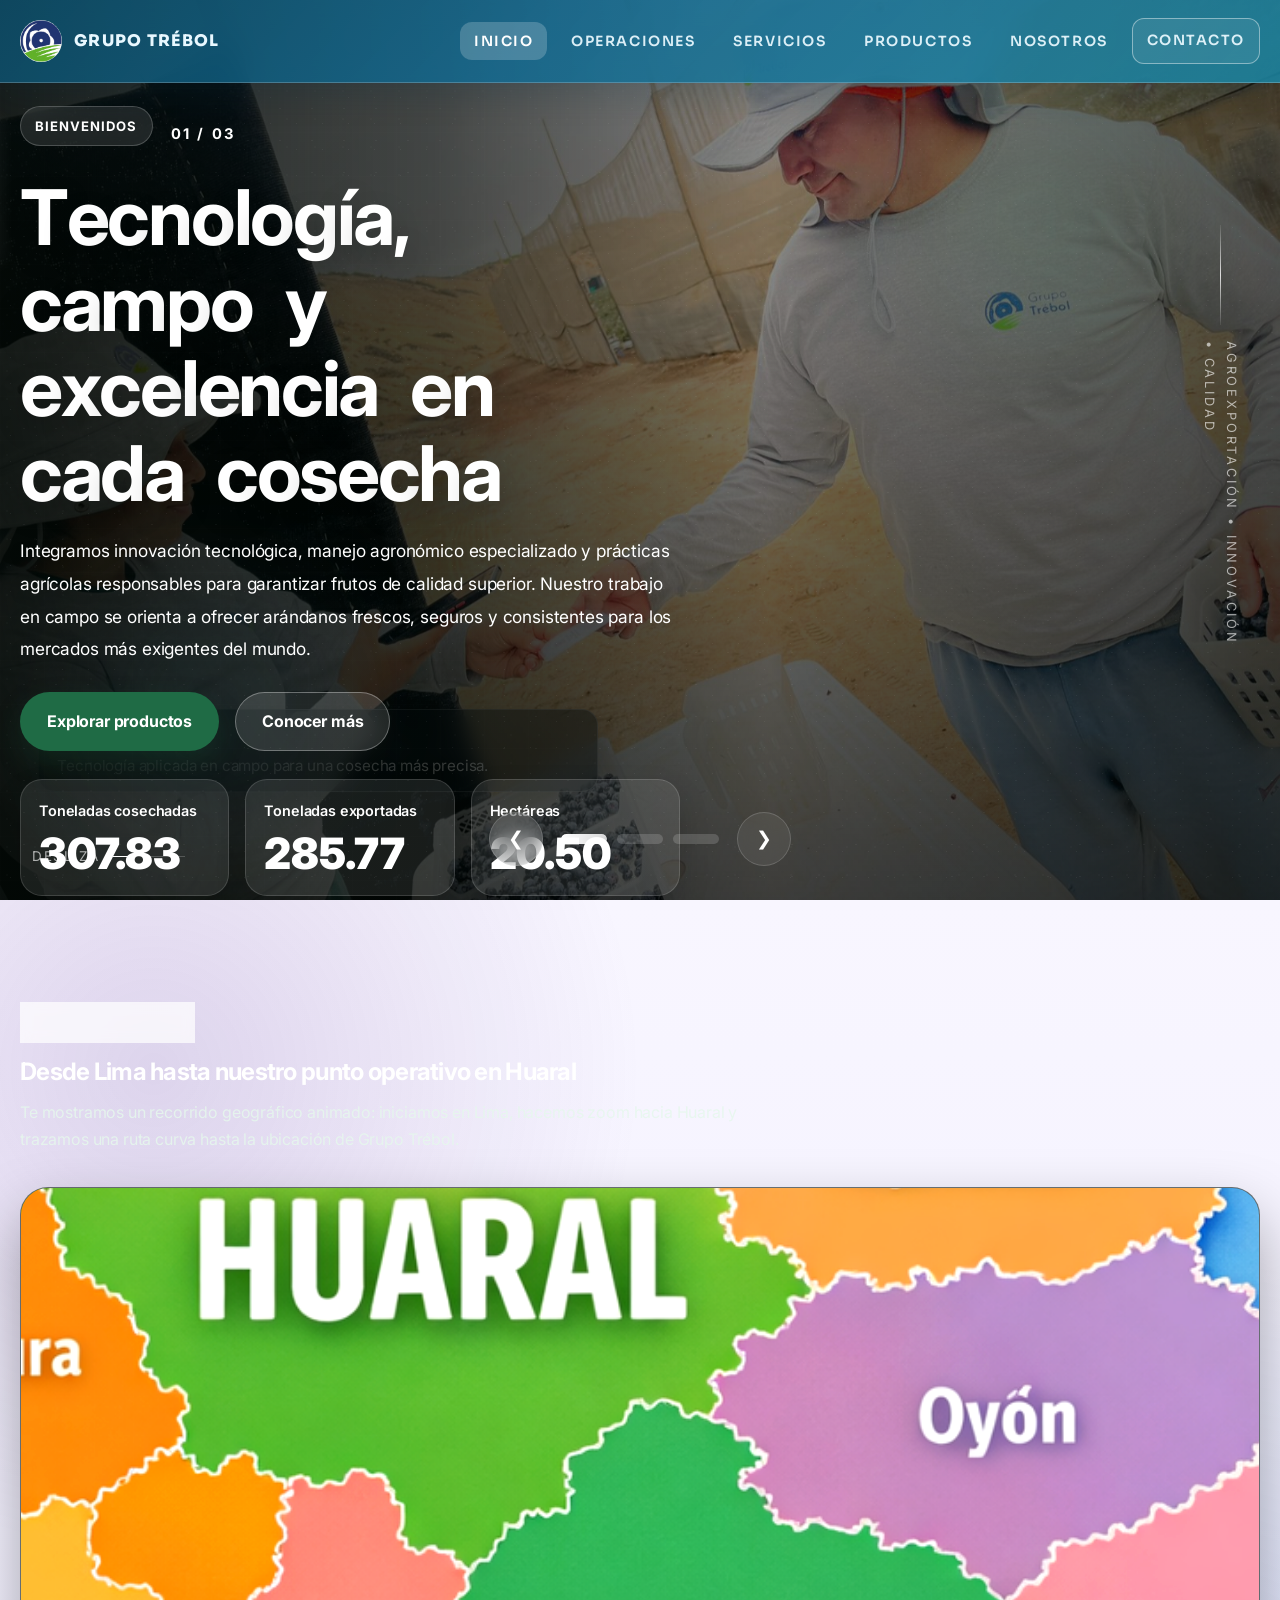
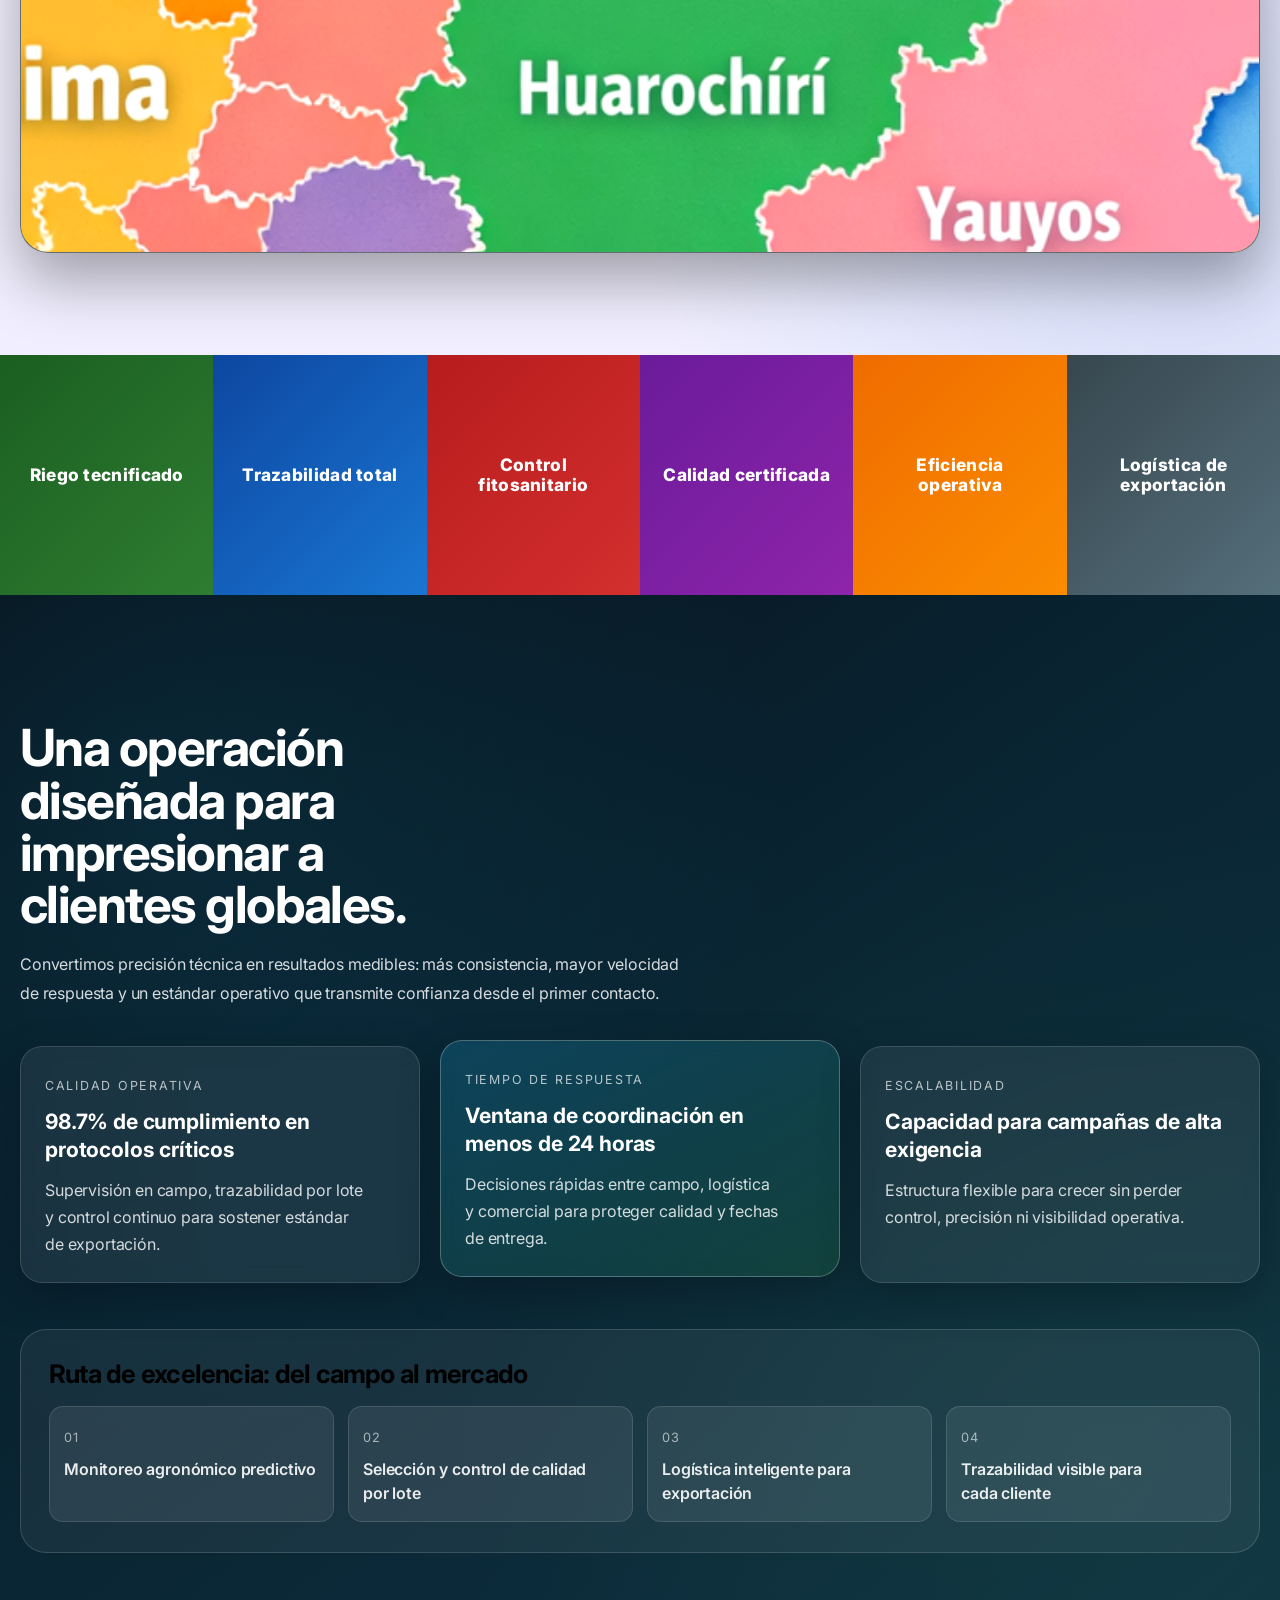
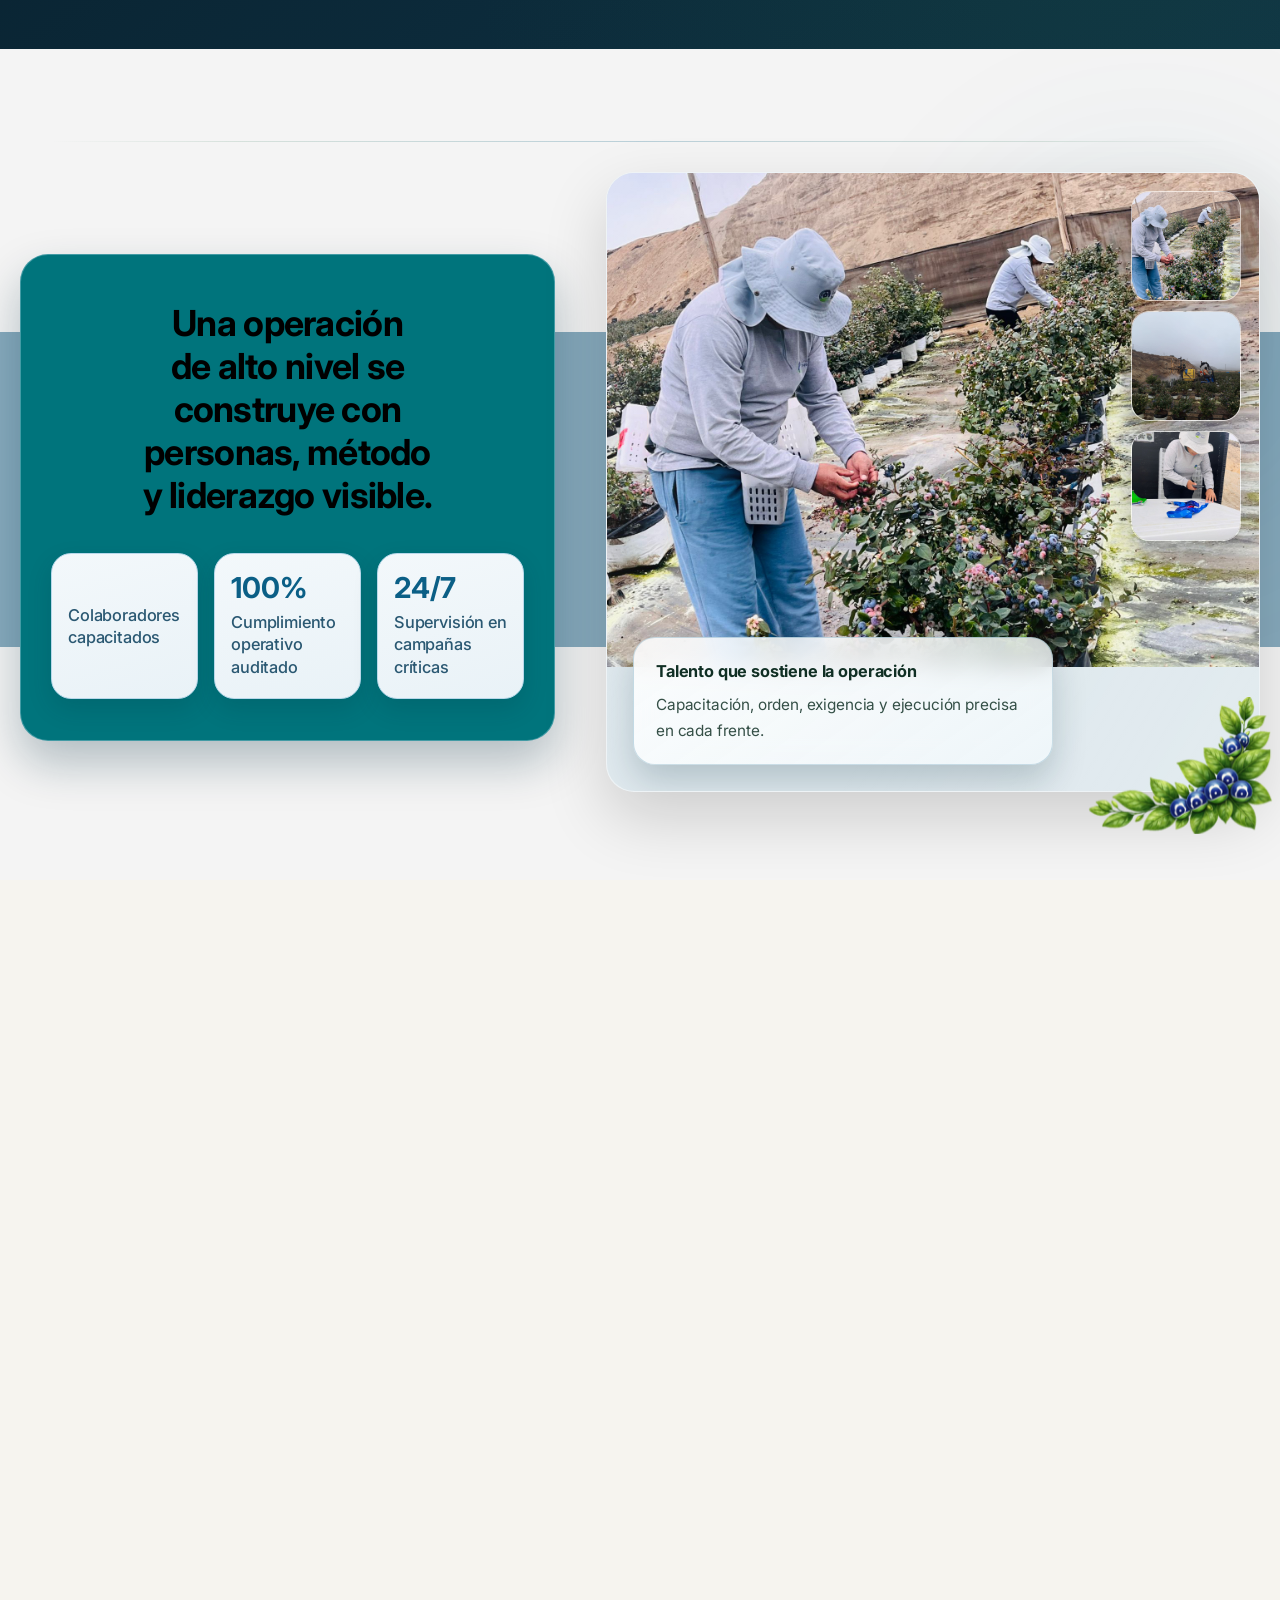
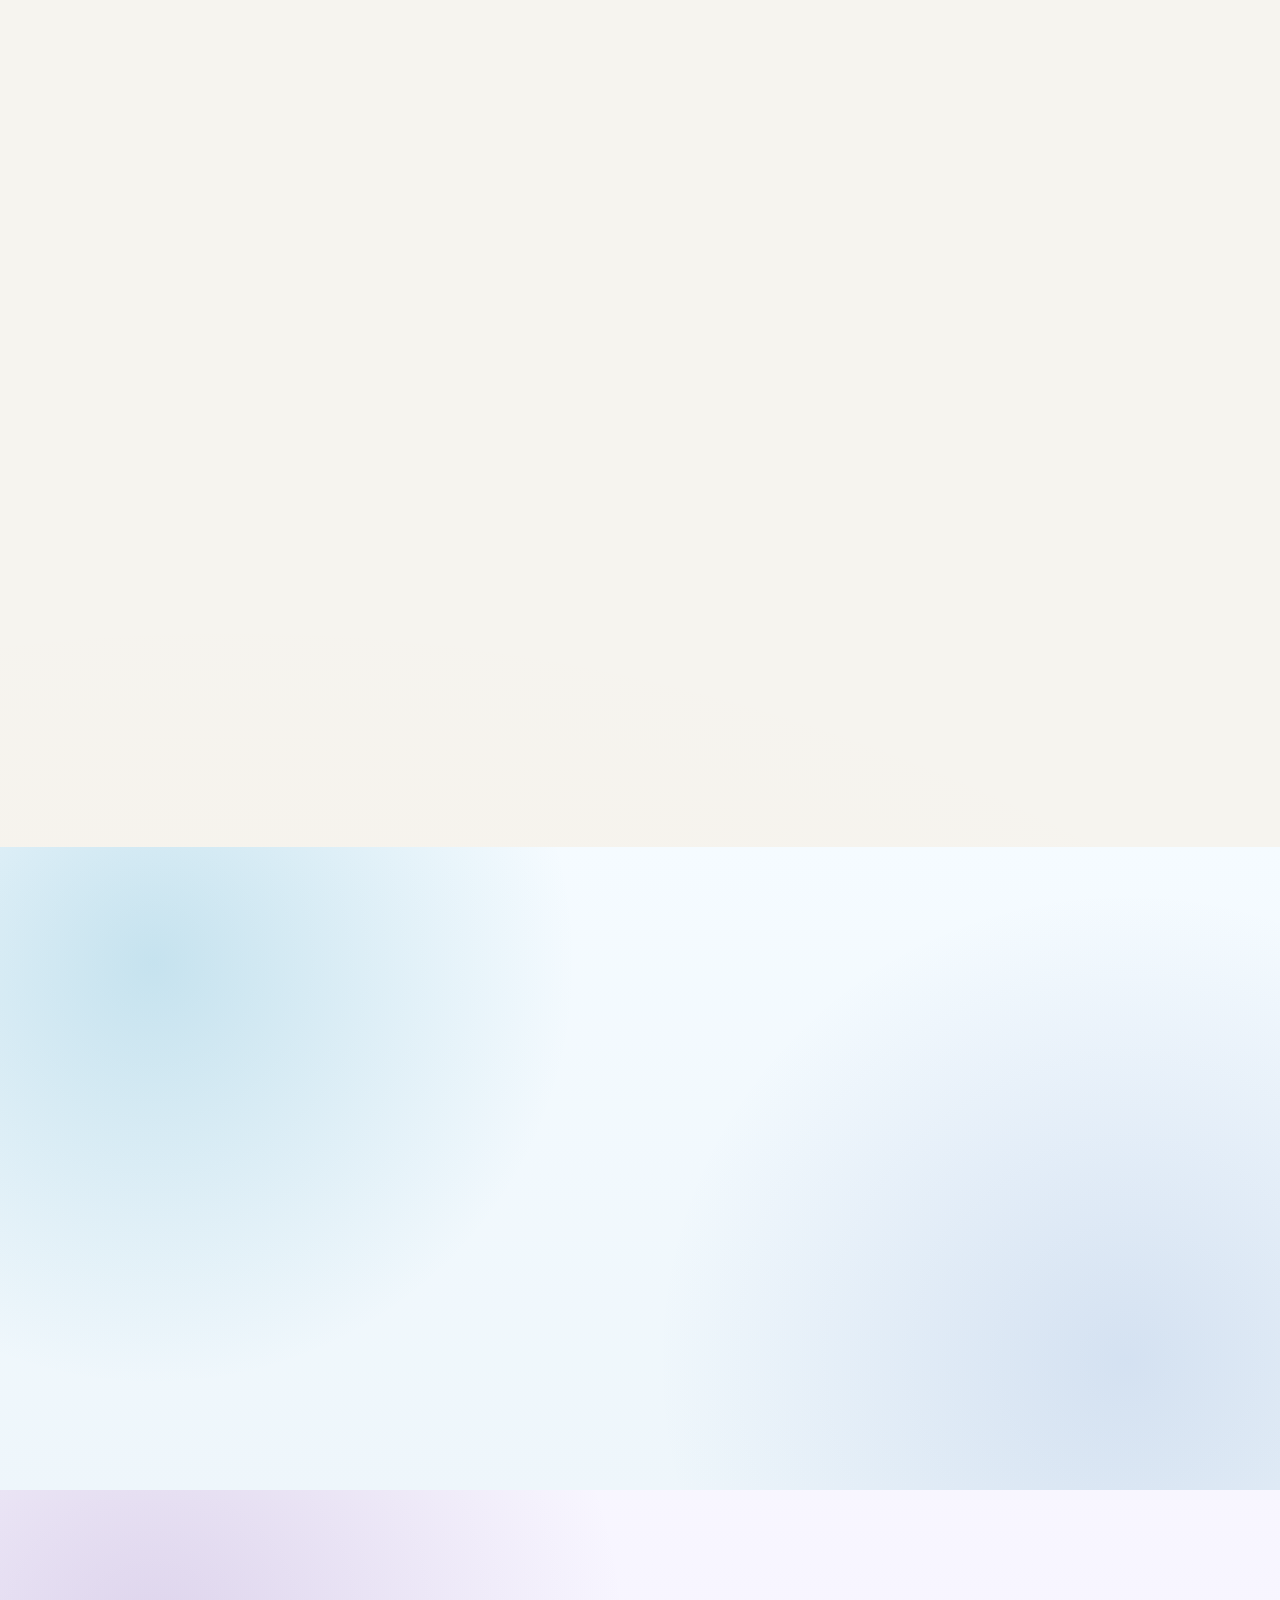
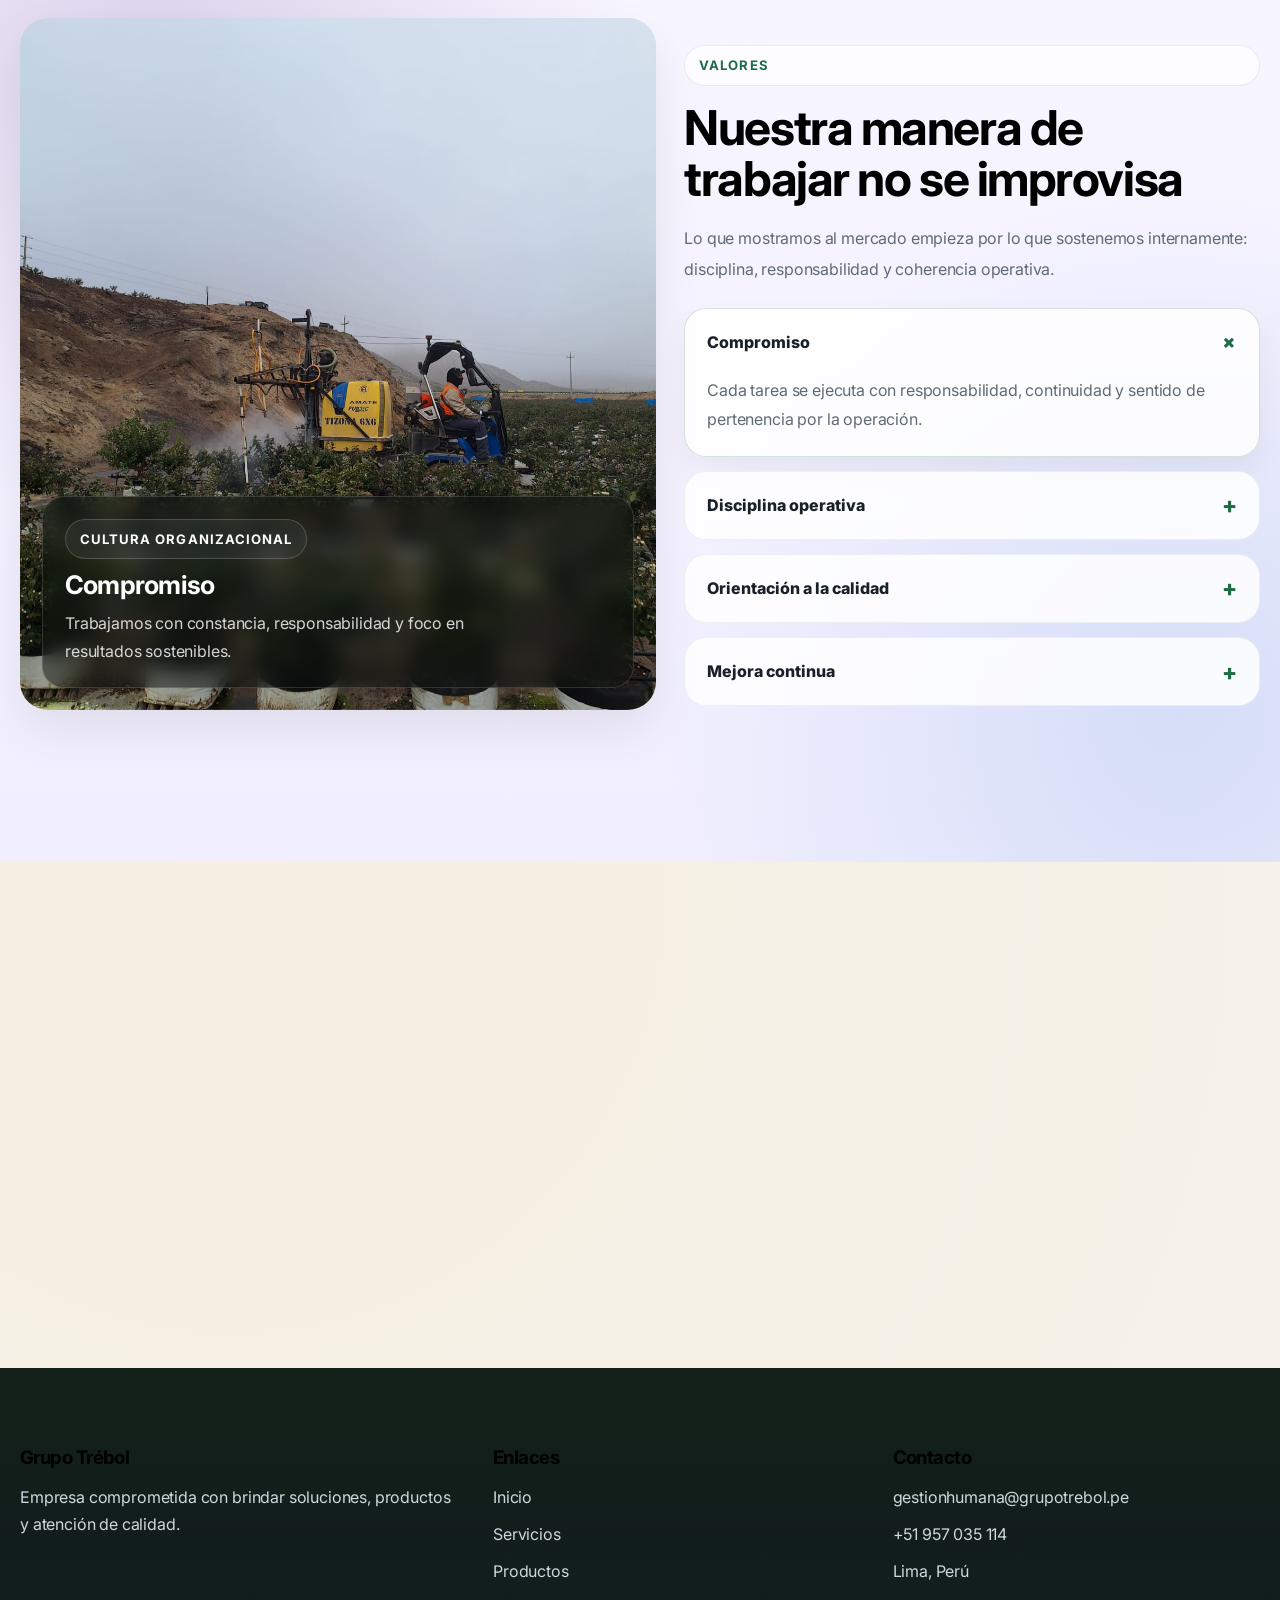
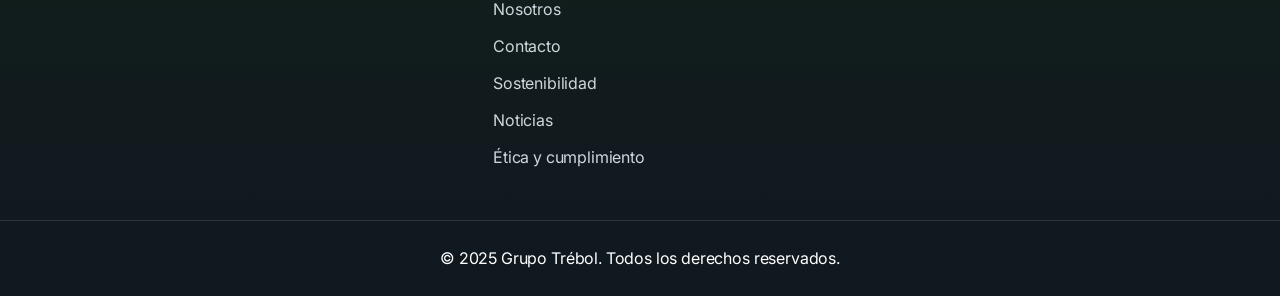
==== commit 30470b15: "feat: agregar narrativa geográfica animada con ruta a ubicación" ====
--- a/index.html
+++ b/index.html
@@ -162,6 +162,64 @@
         <div class="hero-scroll-indicator" aria-hidden="true">
           <span>Desliza</span>
           <div class="hero-scroll-line"></div>
+        </div>
+      </div>
+    </section>
+
+    <section class="geo-story-section section-theme-plum" id="geoStorySection" aria-label="Narrativa geográfica Grupo Trébol">
+      <div class="container geo-story-wrapper">
+        <div class="geo-story-intro reveal">
+          <span class="section-tag">Ruta territorial</span>
+          <h2>Desde Lima hasta nuestro punto operativo en Huaral</h2>
+          <p>
+            Te mostramos un recorrido geográfico animado: iniciamos en Lima, hacemos zoom hacia Huaral y trazamos una ruta curva
+            hasta la ubicación de Grupo Trébol.
+          </p>
+        </div>
+
+        <div class="geo-story-canvas" id="geoStoryCanvas">
+          <figure class="geo-map geo-map-1" aria-label="Mapa de Lima">
+            <img src="assets/img/hero/mapa_1.png" alt="Mapa general con referencia a Lima" />
+          </figure>
+
+          <figure class="geo-map geo-map-2" aria-label="Mapa de Huaral">
+            <img src="assets/img/hero/mapa_2.png" alt="Mapa intermedio con referencia a Huaral" />
+          </figure>
+
+          <figure class="geo-map geo-map-3" aria-label="Mapa final con ubicación de Grupo Trébol">
+            <img src="assets/img/hero/mapa_3.png" alt="Mapa final con logo de Grupo Trébol" />
+
+            <div class="geo-route-layer" aria-hidden="true">
+              <svg viewBox="0 0 100 100" preserveAspectRatio="none">
+                <defs>
+                  <linearGradient id="geoRouteGradient" x1="0%" y1="0%" x2="100%" y2="100%">
+                    <stop offset="0%" stop-color="#b0f5d2" />
+                    <stop offset="55%" stop-color="#49d693" />
+                    <stop offset="100%" stop-color="#ffffff" />
+                  </linearGradient>
+                  <filter id="geoRouteGlow" x="-30%" y="-30%" width="160%" height="160%">
+                    <feGaussianBlur stdDeviation="1.2" result="blur" />
+                    <feMerge>
+                      <feMergeNode in="blur" />
+                      <feMergeNode in="SourceGraphic" />
+                    </feMerge>
+                  </filter>
+                </defs>
+                <path id="geoRoutePath" d="M 29 66 C 38 76, 58 73, 71 52" />
+              </svg>
+              <span class="geo-route-arrow" id="geoRouteArrow" aria-hidden="true">➤</span>
+            </div>
+          </figure>
+
+          <a
+            class="geo-location-btn"
+            id="geoLocationBtn"
+            href="https://www.google.com/maps?q=-11.499868446541566,-77.03626361646987"
+            target="_blank"
+            rel="noopener noreferrer"
+          >
+            Abrir ubicación
+          </a>
         </div>
       </div>
     </section>
--- a/assets/css/index.css
+++ b/assets/css/index.css
@@ -1068,8 +1068,10 @@
 .video-corporativo-wrap {
   position: relative;
   width: min(100%, 1680px);
-  height: clamp(320px, 56vh, 620px);
-  min-height: min(78vh, 680px);
+  height: 50vh;
+  height: 50dvh;
+  min-height: 50vh;
+  min-height: 50dvh;
   margin: 0 auto;
   overflow: hidden;
   isolation: isolate;
@@ -1147,7 +1149,10 @@
 
 @media (max-width: 768px) {
   .video-corporativo-wrap {
-    min-height: clamp(360px, 74vh, 600px);
+    height: 50vh;
+    height: 50dvh;
+    min-height: 50vh;
+    min-height: 50dvh;
   }
 
   .video-corporativo-content {
@@ -2809,6 +2814,237 @@
 
   .cert-accordion-body p {
     padding: 0 18px 18px;
+  }
+}
+
+
+/* =========================
+   NARRATIVA GEOGRÁFICA
+========================= */
+.geo-story-section {
+  padding: clamp(68px, 8vw, 110px) 0;
+  background:
+    radial-gradient(circle at 15% 20%, rgba(72, 202, 141, 0.14), transparent 40%),
+    radial-gradient(circle at 80% 10%, rgba(88, 130, 247, 0.16), transparent 36%),
+    linear-gradient(160deg, #091512 0%, #071120 52%, #0f2529 100%);
+}
+
+.geo-story-wrapper {
+  display: grid;
+  gap: clamp(22px, 4vw, 34px);
+}
+
+.geo-story-intro {
+  max-width: 72ch;
+}
+
+.geo-story-intro h2 {
+  color: #ffffff;
+  margin-bottom: 14px;
+}
+
+.geo-story-intro p {
+  color: rgba(229, 247, 236, 0.86);
+  margin: 0;
+}
+
+.geo-story-canvas {
+  position: relative;
+  border-radius: clamp(20px, 3vw, 28px);
+  min-height: min(74vh, 720px);
+  overflow: hidden;
+  isolation: isolate;
+  background: rgba(5, 18, 19, 0.75);
+  border: 1px solid rgba(255, 255, 255, 0.2);
+  box-shadow: 0 28px 60px rgba(0, 0, 0, 0.34);
+}
+
+.geo-map {
+  position: absolute;
+  inset: 0;
+  margin: 0;
+  opacity: 0;
+  transform-origin: center;
+  transition: opacity 0.9s ease, transform 1.8s cubic-bezier(0.21, 0.7, 0.2, 1);
+}
+
+.geo-map img {
+  width: 100%;
+  height: 100%;
+  object-fit: cover;
+  filter: contrast(1.05) saturate(1.08);
+}
+
+.geo-map-1 {
+  opacity: 1;
+  transform: scale(1.02);
+}
+
+.geo-story-canvas.step-1 .geo-map-1 {
+  transform: scale(2.2) translate(-11%, 7%);
+}
+
+.geo-map-2 {
+  transform: scale(1.03);
+}
+
+.geo-story-canvas.step-2 .geo-map-2 {
+  opacity: 1;
+  transform: scale(2.2) translate(-6%, 8%);
+}
+
+.geo-story-canvas.step-3 .geo-map-2 {
+  opacity: 0;
+}
+
+.geo-map-3 {
+  transform: scale(1.02);
+}
+
+.geo-story-canvas.step-3 .geo-map-3,
+.geo-story-canvas.route-done .geo-map-3 {
+  opacity: 1;
+  transform: scale(1.02);
+}
+
+.geo-route-layer {
+  position: absolute;
+  inset: 0;
+  z-index: 3;
+  pointer-events: none;
+}
+
+.geo-route-layer svg {
+  width: 100%;
+  height: 100%;
+}
+
+#geoRoutePath {
+  fill: none;
+  stroke: url(#geoRouteGradient);
+  stroke-width: 1.45;
+  stroke-linecap: round;
+  stroke-linejoin: round;
+  stroke-dasharray: 170;
+  stroke-dashoffset: 170;
+  filter: url(#geoRouteGlow);
+  opacity: 0;
+}
+
+#geoRoutePath::marker {
+  fill: #ffffff;
+}
+
+.geo-story-canvas.step-3 #geoRoutePath {
+  opacity: 1;
+  animation: geoRouteDraw 1.6s ease-out forwards;
+}
+
+.geo-story-canvas.route-done #geoRoutePath {
+  stroke-dashoffset: 0;
+}
+
+.geo-story-canvas.route-done .geo-route-layer::after {
+  content: "";
+  position: absolute;
+  width: 15px;
+  height: 15px;
+  border-radius: 50%;
+  left: 70%;
+  top: 51%;
+  background: #ffffff;
+  box-shadow: 0 0 0 0 rgba(255, 255, 255, 0.65);
+  animation: geoPulse 1.8s ease-out infinite;
+}
+
+.geo-route-arrow {
+  position: absolute;
+  left: 0;
+  top: 0;
+  z-index: 4;
+  color: #ffffff;
+  font-size: clamp(24px, 2.8vw, 34px);
+  opacity: 0;
+  will-change: transform;
+  text-shadow: 0 8px 16px rgba(0, 0, 0, 0.28);
+}
+
+.geo-story-canvas.route-done .geo-route-arrow {
+  opacity: 1;
+}
+
+.geo-location-btn {
+  position: absolute;
+  right: clamp(18px, 3vw, 34px);
+  bottom: clamp(18px, 3vw, 30px);
+  z-index: 4;
+  display: inline-flex;
+  align-items: center;
+  justify-content: center;
+  border-radius: 999px;
+  padding: 12px 20px;
+  text-decoration: none;
+  color: #ffffff;
+  font-weight: 700;
+  letter-spacing: 0.01em;
+  background: rgba(16, 58, 51, 0.58);
+  border: 1px solid rgba(255, 255, 255, 0.38);
+  backdrop-filter: blur(8px);
+  opacity: 0;
+  transform: translateY(14px);
+  pointer-events: none;
+  transition: opacity 0.45s ease, transform 0.45s ease, background-color 0.3s ease;
+}
+
+.geo-story-canvas.route-done .geo-location-btn {
+  opacity: 1;
+  transform: translateY(0);
+  pointer-events: auto;
+}
+
+.geo-location-btn:hover {
+  background: rgba(33, 113, 93, 0.72);
+}
+
+@keyframes geoRouteDraw {
+  from {
+    stroke-dashoffset: 170;
+  }
+  to {
+    stroke-dashoffset: 0;
+  }
+}
+
+@keyframes geoPulse {
+  0% {
+    box-shadow: 0 0 0 0 rgba(255, 255, 255, 0.58);
+  }
+  70% {
+    box-shadow: 0 0 0 16px rgba(255, 255, 255, 0);
+  }
+  100% {
+    box-shadow: 0 0 0 0 rgba(255, 255, 255, 0);
+  }
+}
+
+@media (max-width: 820px) {
+  .geo-story-canvas {
+    min-height: 62vh;
+  }
+
+  .geo-story-canvas.step-1 .geo-map-1 {
+    transform: scale(2.35) translate(-13%, 7%);
+  }
+
+  .geo-story-canvas.step-2 .geo-map-2 {
+    transform: scale(2.35) translate(-8%, 10%);
+  }
+
+  .geo-location-btn {
+    left: 16px;
+    right: 16px;
+    bottom: 16px;
+    text-align: center;
   }
 }
 
@@ -2830,7 +3066,12 @@
   .huaral-point,
   .cinta-floating-item,
   .cinta-kpis article,
-  .about-capability-card {
+  .about-capability-card,
+  .geo-map,
+  #geoRoutePath,
+  .geo-location-btn,
+  .geo-route-arrow,
+  .geo-route-layer::after {
     animation: none !important;
     transition: none !important;
   }
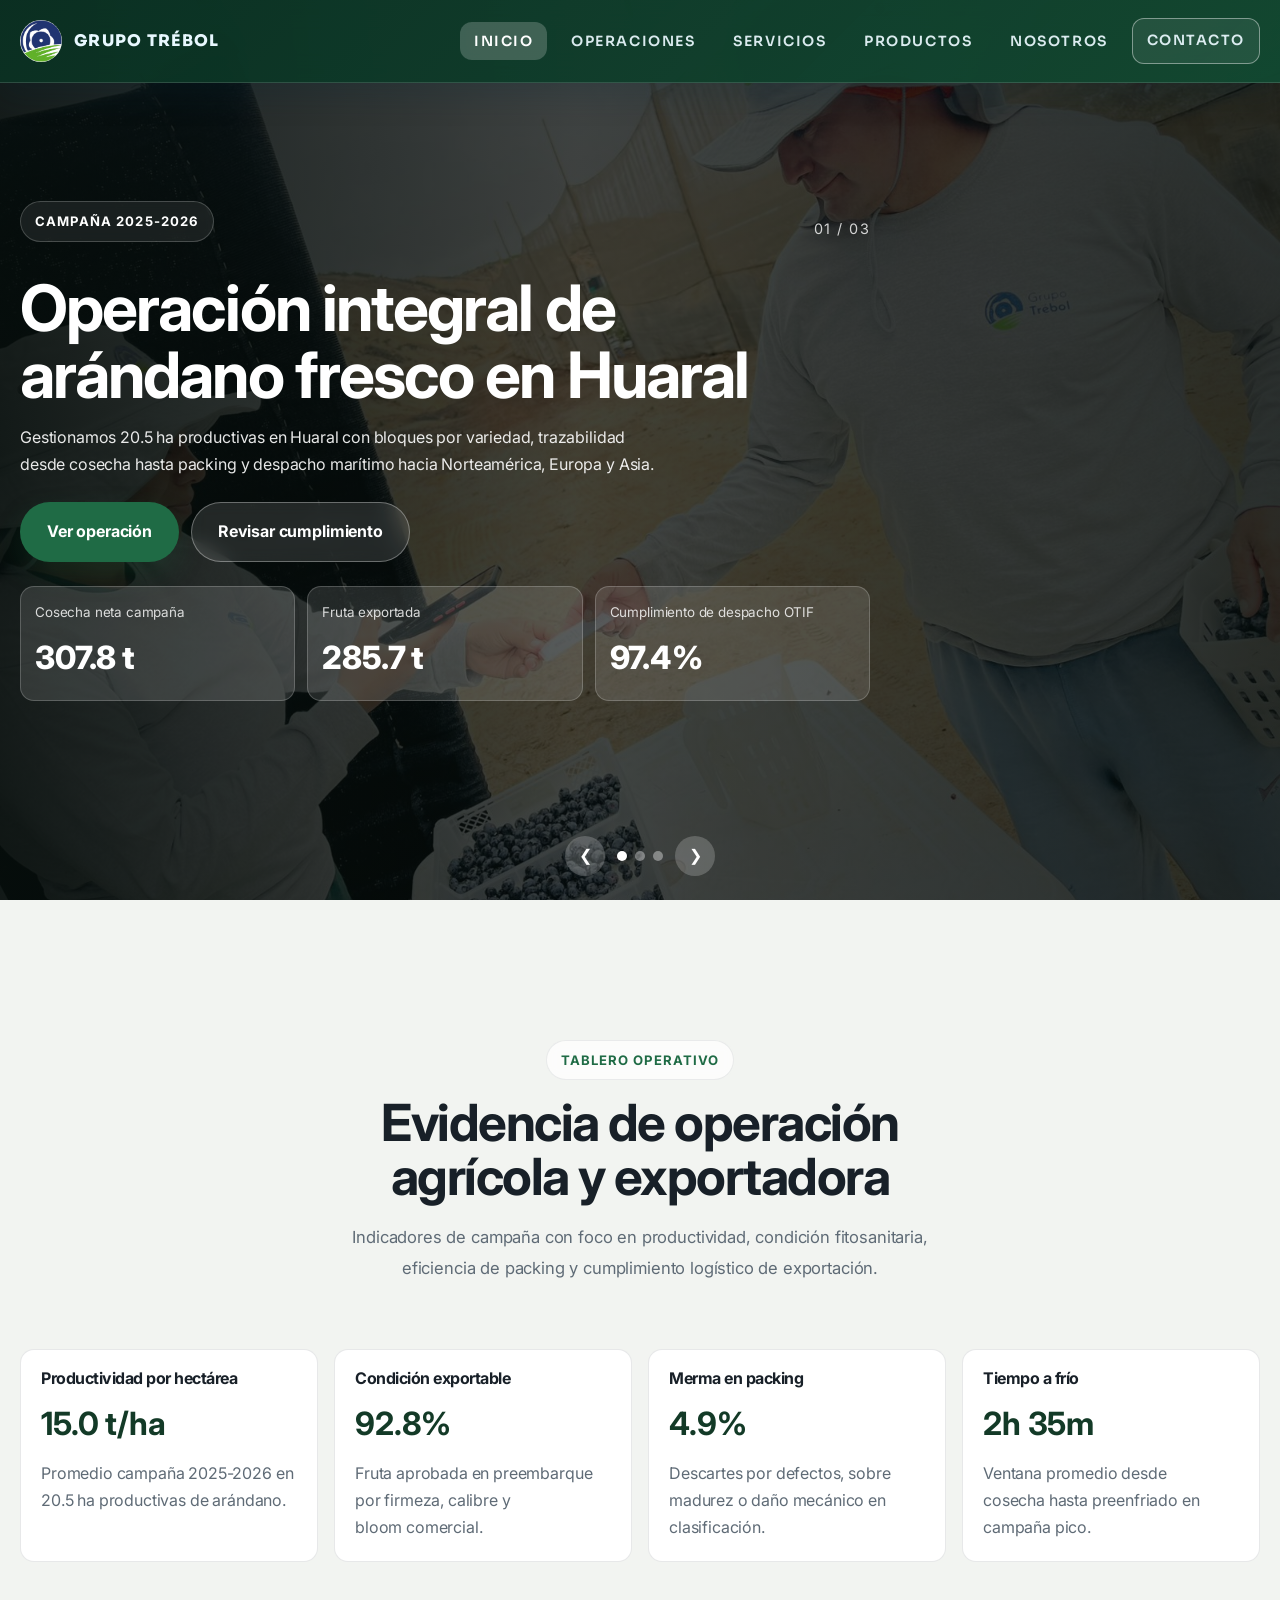
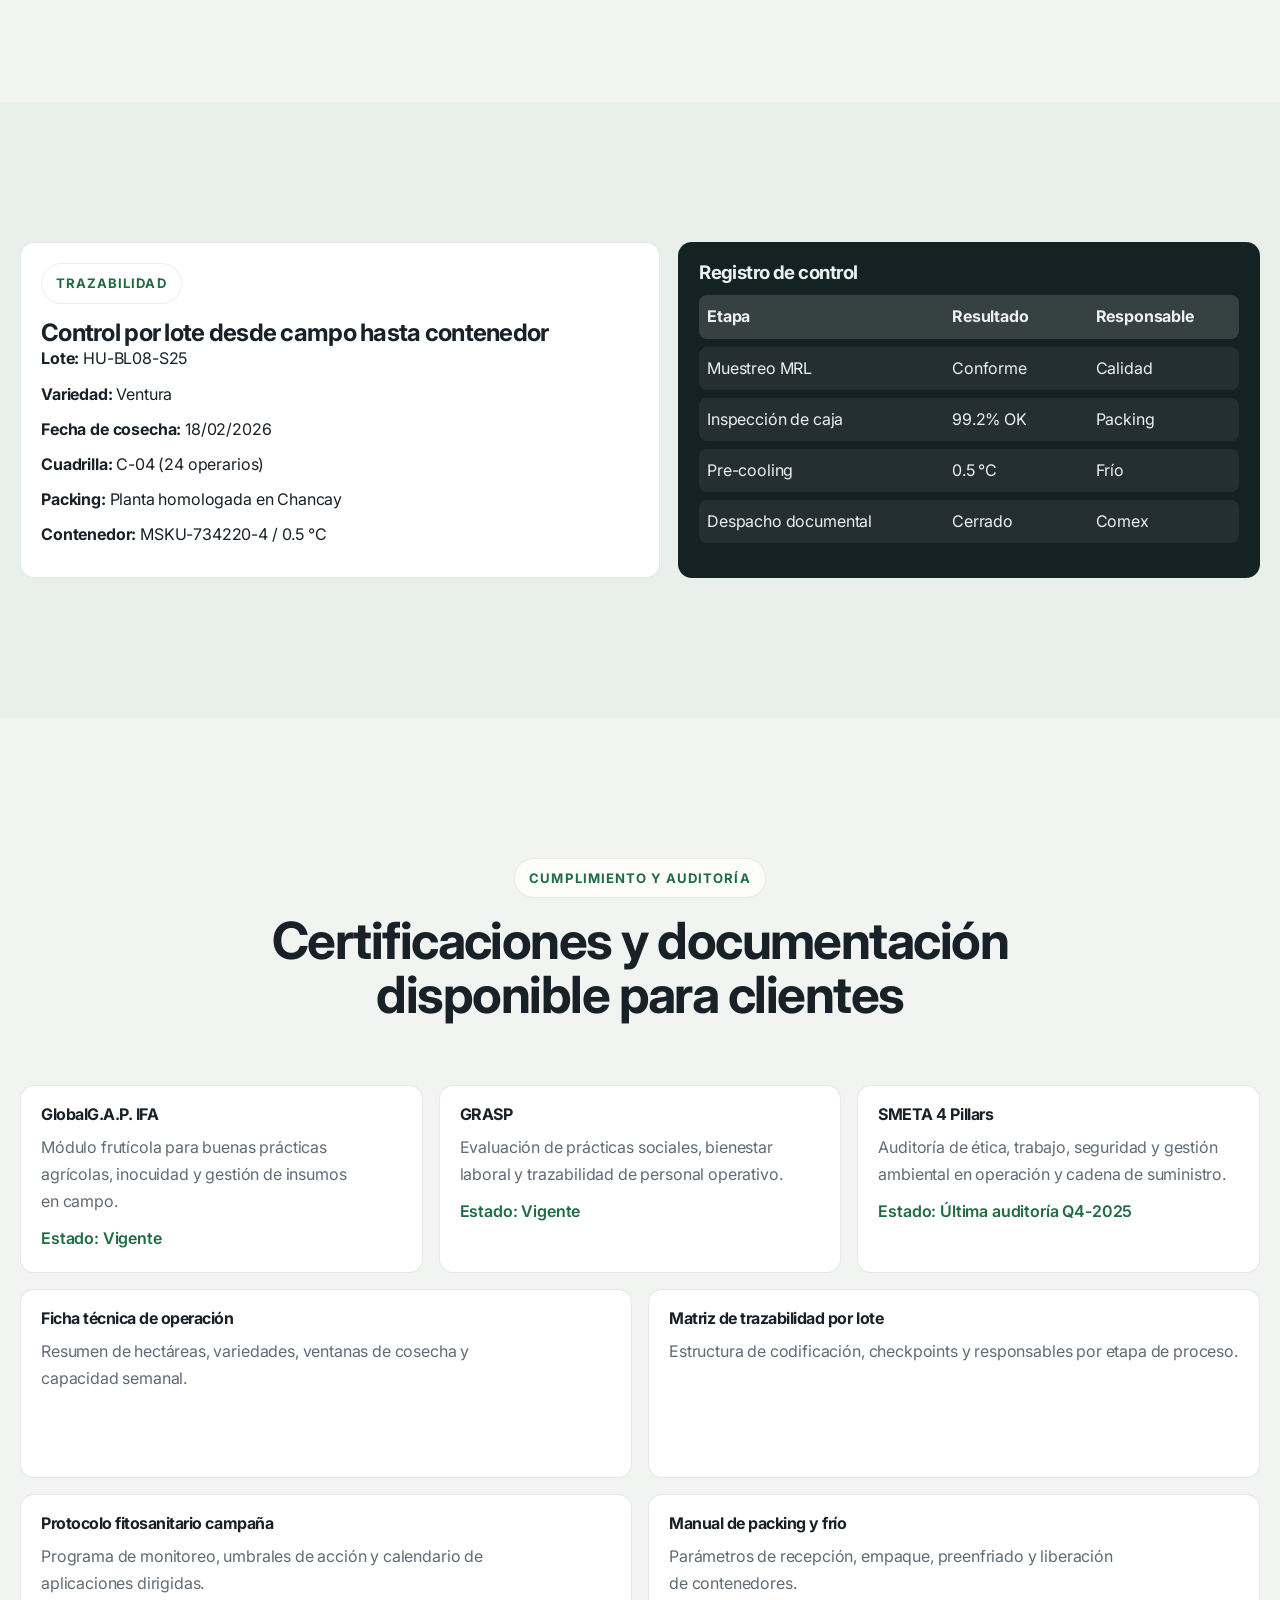
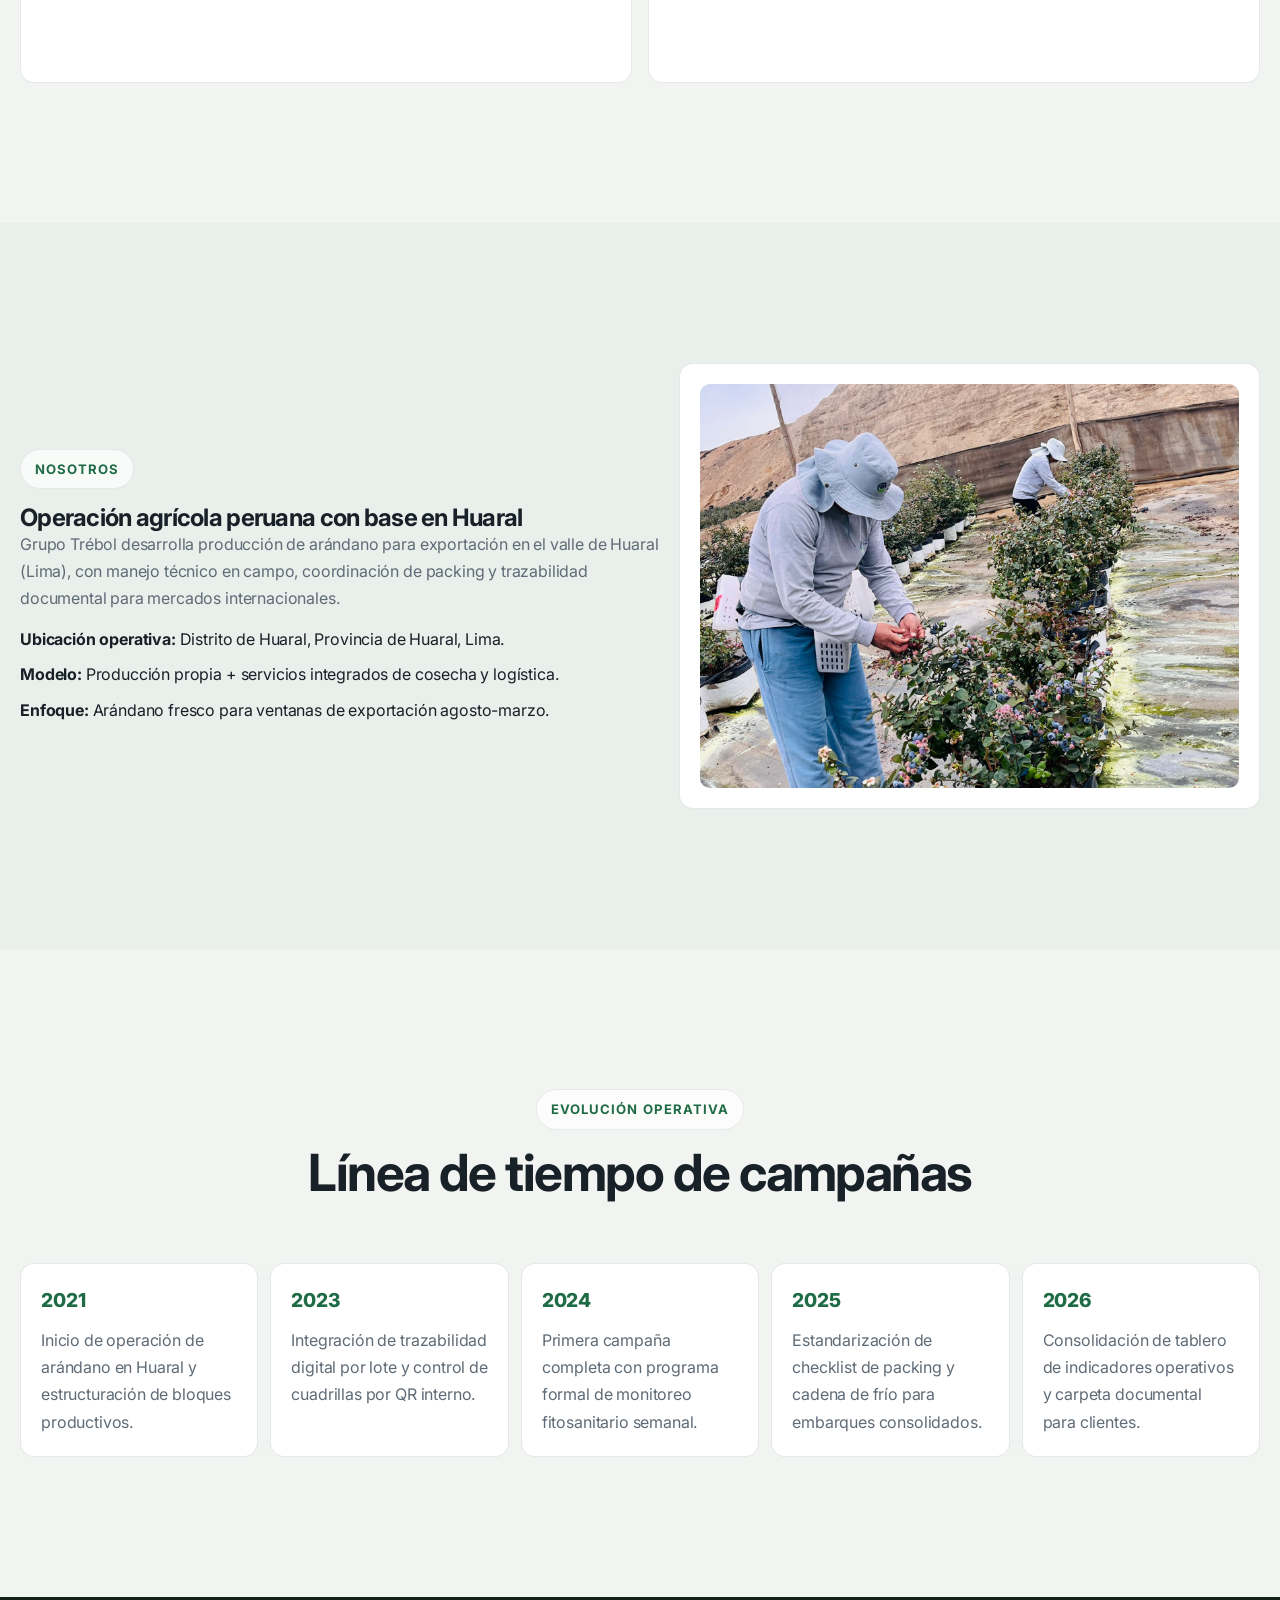
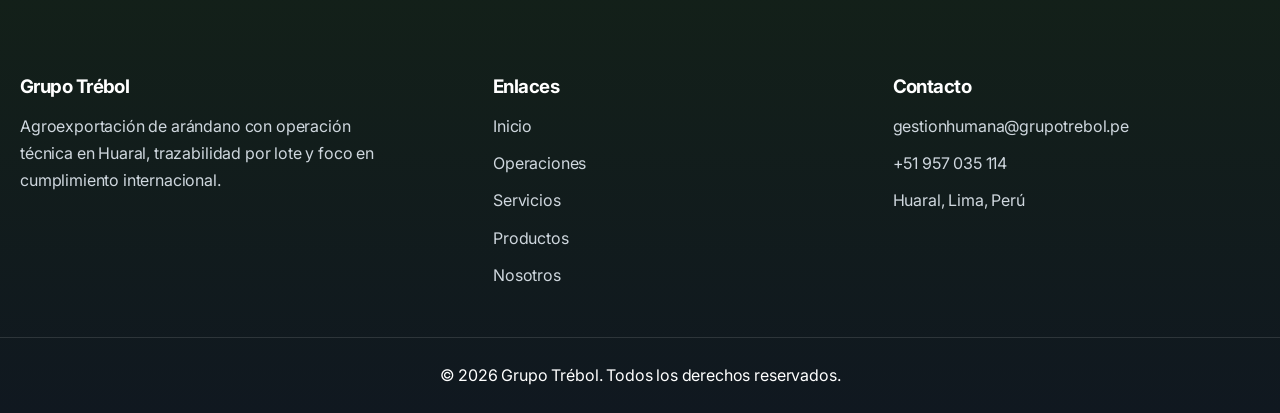
==== commit cd120f54: "Reestructura homepage hacia perfil corporativo agroexportador" ====
--- a/index.html
+++ b/index.html
@@ -3,17 +3,14 @@
 <head>
   <meta charset="UTF-8" />
   <meta name="viewport" content="width=device-width, initial-scale=1.0" />
-  <title>Grupo Trébol | Página Principal</title>
+  <title>Grupo Trébol | Agroexportación de Arándano en Huaral</title>
   <meta
     name="description"
-    content="Grupo Trébol: innovación, calidad y excelencia operativa en agroexportación."
-  />
+    content="Grupo Trébol opera arándano fresco en Huaral con trazabilidad por lote, control fitosanitario, certificaciones internacionales y logística de exportación." />
   <link rel="stylesheet" href="assets/css/global.css" />
   <link rel="stylesheet" href="assets/css/index.css" />
-  <link rel="stylesheet" href="assets/css/servicios.css" />
 </head>
 <body class="page-index page-vibrant">
-
   <header class="header" id="siteHeader">
     <div class="container navbar">
       <a href="index.html" class="logo" aria-label="Grupo Trébol">
@@ -21,16 +18,8 @@
         <span>GRUPO TRÉBOL</span>
       </a>
 
-      <button
-        class="menu-toggle"
-        type="button"
-        aria-label="Abrir menú"
-        aria-expanded="false"
-        aria-controls="siteNav"
-      >
-        <span></span>
-        <span></span>
-        <span></span>
+      <button class="menu-toggle" type="button" aria-label="Abrir menú" aria-expanded="false" aria-controls="siteNav">
+        <span></span><span></span><span></span>
       </button>
 
       <nav class="nav" id="siteNav">
@@ -47,677 +36,244 @@
   </header>
 
   <main>
-
-    <section class="hero hero-slider-section animate-hero-on-view">
-      <div class="hero-slider reveal" id="heroSlider">
-
-        <div
-          class="hero-slide active"
-          data-tag="Bienvenidos"
-          data-title="Tecnología, campo y excelencia en cada cosecha"
-          data-text="Integramos innovación tecnológica, manejo agronómico especializado y prácticas agrícolas responsables para garantizar frutos de calidad superior. Nuestro trabajo en campo se orienta a ofrecer arándanos frescos, seguros y consistentes para los mercados más exigentes del mundo."
-        >
-          <img src="assets/img/hero/principal.jpeg" alt="Imagen principal 1 de Grupo Trébol" />
-          <div class="hero-slide-label">
-            <strong>Imagen 1</strong>
-            <span>Tecnología aplicada en campo para una cosecha más precisa.</span>
-          </div>
-        </div>
-
-        <div
-          class="hero-slide"
-          data-tag="Capacitación"
-          data-title="Equipos preparados para cada desafío en campo"
-          data-text="Impulsamos una cultura de aprendizaje continuo con capacitaciones técnicas, acompañamiento operativo y protocolos que fortalecen la seguridad, la productividad y la calidad en cada jornada."
-        >
-          <img src="assets/img/hero/principal_2.jpeg" alt="Imagen principal 2 de Grupo Trébol" />
-          <div class="hero-slide-label">
-            <strong>Imagen 2</strong>
-            <span>Capacitación constante para ejecutar cada labor con estándar alto.</span>
-          </div>
-        </div>
-
-        <div
-          class="hero-slide"
-          data-tag="Exportación"
-          data-title="Producción confiable para mercados internacionales"
-          data-text="Cada proceso, desde el manejo agronómico hasta la salida comercial, está orientado a responder con consistencia, trazabilidad y cumplimiento a clientes que exigen resultados de alto nivel."
-        >
-          <img src="assets/img/hero/principal_3.jpeg" alt="Imagen principal 3 de Grupo Trébol" />
-          <div class="hero-slide-label">
-            <strong>Imagen 3</strong>
-            <span>Exportación con trazabilidad y cumplimiento para mercados exigentes.</span>
-          </div>
-        </div>
+    <section class="hero hero-slider-section">
+      <div class="hero-slider" id="heroSlider">
+        <article class="hero-slide active" data-tag="Campaña 2025-2026" data-title="Operación integral de arándano fresco en Huaral" data-text="Gestionamos 20.5 ha productivas en Huaral con bloques por variedad, trazabilidad desde cosecha hasta packing y despacho marítimo hacia Norteamérica, Europa y Asia.">
+          <img src="assets/img/hero/principal.jpeg" alt="Operación agrícola de arándanos en campo">
+        </article>
+
+        <article class="hero-slide" data-tag="Control fitosanitario" data-title="Monitoreo semanal de plagas y fenología por lote" data-text="Ejecutamos monitoreo georreferenciado, liberación de fauna benéfica y aplicaciones dirigidas por umbral, con registro digital validado por jefe de sanidad.">
+          <img src="assets/img/hero/principal_2.jpeg" alt="Personal técnico durante monitoreo fitosanitario">
+        </article>
+
+        <article class="hero-slide" data-tag="Logística de exportación" data-title="Despacho coordinado con cadena de frío y documentación completa" data-text="Consolidamos fruta en packing homologado, controlamos temperatura de pulpa y cerramos cada embarque con packing list, trazabilidad y certificados de cumplimiento.">
+          <img src="assets/img/hero/principal_3.jpeg" alt="Proceso de preparación y salida de exportación">
+        </article>
 
         <div class="hero-overlay"></div>
-        <div class="hero-glow hero-glow-1"></div>
-        <div class="hero-glow hero-glow-2"></div>
-        <div class="hero-noise"></div>
 
         <div class="container hero-content-wrapper">
-          <div class="hero-content hero-content-slider">
+          <div class="hero-content-slider">
             <div class="hero-content-topline">
-              <span class="section-tag hero-tag" id="heroTag">Bienvenidos</span>
+              <span class="section-tag hero-tag" id="heroTag">Campaña 2025-2026</span>
               <span class="hero-counter" id="heroCounter">01 / 03</span>
             </div>
 
-            <h1 id="heroTitle">Tecnología, campo y excelencia en cada cosecha</h1>
-
-            <p id="heroText">
-              Integramos innovación tecnológica, manejo agronómico especializado y prácticas agrícolas responsables para garantizar frutos de calidad superior. Nuestro trabajo en campo se orienta a ofrecer arándanos frescos, seguros y consistentes para los mercados más exigentes del mundo.
-            </p>
-
-            <div class="hero-actions" id="heroActions">
-              <a href="productos.html" class="btn btn-primary">Explorar productos</a>
-              <a href="nosotros.html" class="btn btn-secondary">Conocer más</a>
+            <h1 id="heroTitle">Operación integral de arándano fresco en Huaral</h1>
+            <p id="heroText">Gestionamos 20.5 ha productivas en Huaral con bloques por variedad, trazabilidad desde cosecha hasta packing y despacho marítimo hacia Norteamérica, Europa y Asia.</p>
+
+            <div class="hero-actions">
+              <a href="#operacion" class="btn btn-primary">Ver operación</a>
+              <a href="#certificaciones" class="btn btn-secondary">Revisar cumplimiento</a>
             </div>
 
             <div class="hero-metrics" id="heroMetrics" aria-label="Indicadores de campaña">
               <article class="hero-metric-card">
-                <span class="hero-metric-label">Toneladas cosechadas</span>
-                <strong class="hero-metric-value counter-value" data-target="307.83">0</strong>
+                <span class="hero-metric-label">Cosecha neta campaña</span>
+                <strong class="hero-metric-value" data-target="307.8" data-start="295.2">295.2 t</strong>
               </article>
-
               <article class="hero-metric-card">
-                <span class="hero-metric-label">Toneladas exportadas</span>
-                <strong class="hero-metric-value counter-value" data-target="285.77">0</strong>
+                <span class="hero-metric-label">Fruta exportada</span>
+                <strong class="hero-metric-value" data-target="285.7" data-start="273.4">273.4 t</strong>
               </article>
-
               <article class="hero-metric-card">
-                <span class="hero-metric-label">Hectáreas</span>
-                <strong class="hero-metric-value counter-value" data-target="20.50">0</strong>
+                <span class="hero-metric-label">Cumplimiento de despacho OTIF</span>
+                <strong class="hero-metric-value" data-target="97.4" data-start="95.8">95.8%</strong>
               </article>
             </div>
           </div>
         </div>
 
-        <div class="hero-side-panel" aria-hidden="true">
-          <div class="hero-side-line"></div>
-          <p>Agroexportación • Innovación • Calidad</p>
-        </div>
-
         <div class="hero-controls-wrap">
-          <button class="hero-nav hero-prev" type="button" aria-label="Slide anterior">
-            <span>&#10094;</span>
-          </button>
-
+          <button class="hero-nav hero-prev" type="button" aria-label="Slide anterior">&#10094;</button>
           <div class="hero-dots" aria-label="Indicadores del slider">
-            <button class="hero-dot active" type="button" data-slide="0" aria-label="Ir al slide 1">
-              <span class="hero-dot-progress"></span>
-            </button>
-            <button class="hero-dot" type="button" data-slide="1" aria-label="Ir al slide 2">
-              <span class="hero-dot-progress"></span>
-            </button>
-            <button class="hero-dot" type="button" data-slide="2" aria-label="Ir al slide 3">
-              <span class="hero-dot-progress"></span>
-            </button>
+            <button class="hero-dot active" type="button" data-slide="0" aria-label="Ir al slide 1"></button>
+            <button class="hero-dot" type="button" data-slide="1" aria-label="Ir al slide 2"></button>
+            <button class="hero-dot" type="button" data-slide="2" aria-label="Ir al slide 3"></button>
           </div>
-
-          <button class="hero-nav hero-next" type="button" aria-label="Siguiente slide">
-            <span>&#10095;</span>
-          </button>
-        </div>
-
-        <div class="hero-scroll-indicator" aria-hidden="true">
-          <span>Desliza</span>
-          <div class="hero-scroll-line"></div>
-        </div>
-      </div>
-    </section>
-
-    <section class="geo-story-section section-theme-plum" id="geoStorySection" aria-label="Narrativa geográfica Grupo Trébol">
-      <div class="container geo-story-wrapper">
-        <div class="geo-story-intro reveal">
-          <span class="section-tag">Ruta territorial</span>
-          <h2>Desde Lima hasta nuestro punto operativo en Huaral</h2>
-          <p>
-            Te mostramos un recorrido geográfico animado: iniciamos en Lima, hacemos zoom hacia Huaral y trazamos una ruta curva
-            hasta la ubicación de Grupo Trébol.
-          </p>
-        </div>
-
-        <div class="geo-story-canvas" id="geoStoryCanvas">
-          <figure class="geo-map geo-map-1" aria-label="Mapa de Lima">
-            <img src="assets/img/hero/mapa_1.png" alt="Mapa general con referencia a Lima" />
-          </figure>
-
-          <figure class="geo-map geo-map-2" aria-label="Mapa de Huaral">
-            <img src="assets/img/hero/mapa_2.png" alt="Mapa intermedio con referencia a Huaral" />
-          </figure>
-
-          <figure class="geo-map geo-map-3" aria-label="Mapa final con ubicación de Grupo Trébol">
-            <img src="assets/img/hero/mapa_3.png" alt="Mapa final con logo de Grupo Trébol" />
-
-            <div class="geo-route-layer" aria-hidden="true">
-              <svg viewBox="0 0 100 100" preserveAspectRatio="none">
-                <defs>
-                  <linearGradient id="geoRouteGradient" x1="0%" y1="0%" x2="100%" y2="100%">
-                    <stop offset="0%" stop-color="#b0f5d2" />
-                    <stop offset="55%" stop-color="#49d693" />
-                    <stop offset="100%" stop-color="#ffffff" />
-                  </linearGradient>
-                  <filter id="geoRouteGlow" x="-30%" y="-30%" width="160%" height="160%">
-                    <feGaussianBlur stdDeviation="1.2" result="blur" />
-                    <feMerge>
-                      <feMergeNode in="blur" />
-                      <feMergeNode in="SourceGraphic" />
-                    </feMerge>
-                  </filter>
-                </defs>
-                <path id="geoRoutePath" d="M 29 66 C 38 76, 58 73, 71 52" />
-              </svg>
-              <span class="geo-route-arrow" id="geoRouteArrow" aria-hidden="true">➤</span>
-            </div>
-          </figure>
-
-          <a
-            class="geo-location-btn"
-            id="geoLocationBtn"
-            href="https://www.google.com/maps?q=-11.499868446541566,-77.03626361646987"
-            target="_blank"
-            rel="noopener noreferrer"
-          >
-            Abrir ubicación
-          </a>
-        </div>
-      </div>
-    </section>
-
-    <section class="tech-ribbon section-theme-plum">
-      <div class="ribbon-track">
-
-        <article class="flip-card" tabindex="0">
-          <div class="flip-card-inner">
-            <div class="flip-card-front color-1">
-              <span>Riego tecnificado</span>
-            </div>
-            <div class="flip-card-back">
-              <img src="assets/img/productos/producto1_carrousel.jpg" alt="Riego tecnificado">
-            </div>
+          <button class="hero-nav hero-next" type="button" aria-label="Siguiente slide">&#10095;</button>
+        </div>
+      </div>
+    </section>
+
+    <section class="section section-ops" id="operacion">
+      <div class="container">
+        <div class="section-header reveal">
+          <span class="section-tag">Tablero operativo</span>
+          <h2>Evidencia de operación agrícola y exportadora</h2>
+          <p>Indicadores de campaña con foco en productividad, condición fitosanitaria, eficiencia de packing y cumplimiento logístico de exportación.</p>
+        </div>
+
+        <div class="ops-grid reveal">
+          <article class="ops-card">
+            <h3>Productividad por hectárea</h3>
+            <strong>15.0 t/ha</strong>
+            <p>Promedio campaña 2025-2026 en 20.5 ha productivas de arándano.</p>
+          </article>
+          <article class="ops-card">
+            <h3>Condición exportable</h3>
+            <strong>92.8%</strong>
+            <p>Fruta aprobada en preembarque por firmeza, calibre y bloom comercial.</p>
+          </article>
+          <article class="ops-card">
+            <h3>Merma en packing</h3>
+            <strong>4.9%</strong>
+            <p>Descartes por defectos, sobre madurez o daño mecánico en clasificación.</p>
+          </article>
+          <article class="ops-card">
+            <h3>Tiempo a frío</h3>
+            <strong>2h 35m</strong>
+            <p>Ventana promedio desde cosecha hasta preenfriado en campaña pico.</p>
+          </article>
+        </div>
+      </div>
+    </section>
+
+    <section class="section section-trazabilidad section-alt">
+      <div class="container trace-layout reveal">
+        <article class="trace-card">
+          <span class="section-tag">Trazabilidad</span>
+          <h2>Control por lote desde campo hasta contenedor</h2>
+          <ul class="trace-list">
+            <li><strong>Lote:</strong> HU-BL08-S25</li>
+            <li><strong>Variedad:</strong> Ventura</li>
+            <li><strong>Fecha de cosecha:</strong> 18/02/2026</li>
+            <li><strong>Cuadrilla:</strong> C-04 (24 operarios)</li>
+            <li><strong>Packing:</strong> Planta homologada en Chancay</li>
+            <li><strong>Contenedor:</strong> MSKU-734220-4 / 0.5&nbsp;°C</li>
+          </ul>
+        </article>
+
+        <article class="trace-card trace-card-dark">
+          <h3>Registro de control</h3>
+          <div class="trace-table" role="table" aria-label="Registro de control por lote">
+            <div class="trace-row trace-head" role="row"><span>Etapa</span><span>Resultado</span><span>Responsable</span></div>
+            <div class="trace-row" role="row"><span>Muestreo MRL</span><span>Conforme</span><span>Calidad</span></div>
+            <div class="trace-row" role="row"><span>Inspección de caja</span><span>99.2% OK</span><span>Packing</span></div>
+            <div class="trace-row" role="row"><span>Pre-cooling</span><span>0.5 °C</span><span>Frío</span></div>
+            <div class="trace-row" role="row"><span>Despacho documental</span><span>Cerrado</span><span>Comex</span></div>
           </div>
         </article>
-
-        <article class="flip-card" tabindex="0">
-          <div class="flip-card-inner">
-            <div class="flip-card-front color-2">
-              <span>Trazabilidad total</span>
-            </div>
-            <div class="flip-card-back">
-              <img src="assets/img/productos/producto2_carrousel.jpg" alt="Trazabilidad total">
-            </div>
-          </div>
-        </article>
-
-        <article class="flip-card" tabindex="0">
-          <div class="flip-card-inner">
-            <div class="flip-card-front color-3">
-              <span>Control fitosanitario</span>
-            </div>
-            <div class="flip-card-back">
-              <img src="assets/img/productos/producto3_carrousel.jpg" alt="Control fitosanitario">
-            </div>
-          </div>
-        </article>
-
-        <article class="flip-card" tabindex="0">
-          <div class="flip-card-inner">
-            <div class="flip-card-front color-4">
-              <span>Calidad certificada</span>
-            </div>
-            <div class="flip-card-back">
-              <img src="assets/img/nosotros/nosotros_hero1.jpeg" alt="Calidad certificada">
-            </div>
-          </div>
-        </article>
-
-        <article class="flip-card" tabindex="0">
-          <div class="flip-card-inner">
-            <div class="flip-card-front color-5">
-              <span>Eficiencia operativa</span>
-            </div>
-            <div class="flip-card-back">
-              <img src="assets/img/nosotros/nosotros_hero2.jpeg" alt="Eficiencia operativa">
-            </div>
-          </div>
-        </article>
-
-        <article class="flip-card" tabindex="0">
-          <div class="flip-card-inner">
-            <div class="flip-card-front color-6">
-              <span>Logística de exportación</span>
-            </div>
-            <div class="flip-card-back">
-              <img src="assets/img/nosotros/nosotros_hero3.jpeg" alt="Logística de exportación">
-            </div>
-          </div>
-        </article>
-
-      </div>
-    </section>
-
-    <section class="premium-impact reveal" id="premiumImpact">
-      <div class="container premium-impact-inner">
-        <div class="premium-impact-heading">
-          <h2>Una operación diseñada para impresionar a clientes globales.</h2>
-          <p>
-            Convertimos precisión técnica en resultados medibles: más consistencia, mayor velocidad de respuesta y un estándar operativo que transmite confianza desde el primer contacto.
-          </p>
-        </div>
-
-        <div class="premium-impact-grid">
-          <article class="premium-card">
-            <span class="premium-card-kicker">Calidad operativa</span>
-            <strong>98.7% de cumplimiento en protocolos críticos</strong>
-            <p>Supervisión en campo, trazabilidad por lote y control continuo para sostener estándar de exportación.</p>
-          </article>
-
-          <article class="premium-card premium-card-highlight">
-            <span class="premium-card-kicker">Tiempo de respuesta</span>
-            <strong>Ventana de coordinación en menos de 24 horas</strong>
-            <p>Decisiones rápidas entre campo, logística y comercial para proteger calidad y fechas de entrega.</p>
-          </article>
-
-          <article class="premium-card">
-            <span class="premium-card-kicker">Escalabilidad</span>
-            <strong>Capacidad para campañas de alta exigencia</strong>
-            <p>Estructura flexible para crecer sin perder control, precisión ni visibilidad operativa.</p>
-          </article>
-        </div>
-
-        <div class="premium-journey">
-          <h3>Ruta de excelencia: del campo al mercado</h3>
-          <div class="premium-steps">
-            <article>
-              <span>01</span>
-              <p>Monitoreo agronómico predictivo</p>
-            </article>
-            <article>
-              <span>02</span>
-              <p>Selección y control de calidad por lote</p>
-            </article>
-            <article>
-              <span>03</span>
-              <p>Logística inteligente para exportación</p>
-            </article>
-            <article>
-              <span>04</span>
-              <p>Trazabilidad visible para cada cliente</p>
-            </article>
-          </div>
-        </div>
-      </div>
-    </section>
-    <section class="section-cinta-nosotros reveal section-surface section-surface-blue" id="cintaNosotros">
-      <div class="section-divider" aria-hidden="true"></div>
-
-      <div class="cinta-nosotros-container">
-        <div class="cinta-nosotros-texto reveal">
-          <h2>Una operación de alto nivel se construye con personas, método y liderazgo visible.</h2>
-
-          <div class="cinta-kpis" aria-label="Indicadores de nuestro equipo">
-            <article>
-              <span>Colaboradores capacitados</span>
-            </article>
-            <article>
-              <strong>100%</strong>
-              <span>Cumplimiento operativo auditado</span>
-            </article>
-            <article>
-              <strong>24/7</strong>
-              <span>Supervisión en campañas críticas</span>
-            </article>
-          </div>
-        </div>
-
-        <div class="cinta-nosotros-media reveal">
-          <div class="cinta-nosotros-frame image-lift" data-float-strength="16">
-            <img
-              src="assets/img/nosotros/nosotros_hero1.jpeg"
-              alt="Equipo de Grupo Trébol"
-              class="cinta-nosotros-image parallax-soft"
-              id="cintaNosotrosImage"
-            >
-            <div class="cinta-nosotros-overlay-card">
-              <strong>Talento que sostiene la operación</strong>
-              <span>Capacitación, orden, exigencia y ejecución precisa en cada frente.</span>
-            </div>
-
-            <div class="cinta-floating-stack">
-              <button class="cinta-floating-item" type="button" data-zoom-src="assets/img/nosotros/nosotros_hero1.jpeg" aria-label="Ampliar imagen flotante 1">
-                <img src="assets/img/nosotros/nosotros_hero1.jpeg" alt="">
-              </button>
-              <button class="cinta-floating-item" type="button" data-zoom-src="assets/img/nosotros/nosotros_hero2.jpeg" aria-label="Ampliar imagen flotante 2">
-                <img src="assets/img/nosotros/nosotros_hero2.jpeg" alt="">
-              </button>
-              <button class="cinta-floating-item" type="button" data-zoom-src="assets/img/nosotros/nosotros_hero3.jpeg" aria-label="Ampliar imagen flotante 3">
-                <img src="assets/img/nosotros/nosotros_hero3.jpeg" alt="">
-              </button>
-            </div>
-          </div>
-          <img
-            class="cinta-nosotros-leaves"
-            src="assets/img/hero/hojas_trebol_sinfondo.png"
-            alt=""
-            aria-hidden="true"
-          >
-        </div>
-      </div>
-
-      <div class="cinta-zoom-modal" id="cintaZoomModal" aria-hidden="true">
-        <button class="cinta-zoom-backdrop" type="button" id="cintaZoomBackdrop" aria-label="Cerrar ampliación"></button>
-        <div class="cinta-zoom-dialog" role="dialog" aria-modal="true" aria-label="Imagen ampliada">
-          <button class="cinta-zoom-close" type="button" id="cintaZoomClose" aria-label="Cerrar imagen ampliada">&times;</button>
-          <img id="cintaZoomImage" src="" alt="Imagen flotante ampliada">
-        </div>
-      </div>
-    </section>
-    <section class="section section-video-corporativo reveal" aria-label="Video corporativo de Grupo Trébol">
-      <div class="video-corporativo-wrap">
-        <video autoplay muted loop playsinline preload="metadata">
-          <source src="assets/img/hero/WhatsApp Video 2026-03-24 at 9.07.31 AM.mp4" type="video/mp4">
-        </video>
-
-        <div class="video-corporativo-overlay" aria-hidden="true"></div>
-
-        <div class="video-corporativo-content">
-          <span class="video-corporativo-tag">Video Corporativo</span>
-          <h2>Producción agrícola con estándares de exportación</h2>
-        </div>
-      </div>
-    </section>
-
-    <section class="section section-ubicacion-peru reveal section-theme-sunrise" id="seccionUbicacionPeru">
-      <div class="container ubicacion-peru-layout">
-        <article class="ubicacion-peru-map-card">
-          <span class="section-tag">Ubicación</span>
-          <h2>Estamos ubicados en Huaral, Perú</h2>
-          <p>Visualiza el mapa completo del Perú con referencia del distrito de Huaral.</p>
-
-          <div class="peru-map-stage">
-            <iframe
-              class="peru-map-iframe"
-              src="https://www.google.com/maps?q=Peru&z=5&output=embed"
-              title="Mapa completo del Perú con referencia de Huaral"
-              loading="lazy"
-              referrerpolicy="no-referrer-when-downgrade"
-            ></iframe>
-
-            <a
-              class="huaral-point"
-              href="https://maps.app.goo.gl/yHARtf1XhCwDWM88A?g_st=awb"
-              target="_blank"
-              rel="noopener noreferrer"
-              aria-label="Abrir ubicación del distrito de Huaral en Google Maps"
-            >
-              <span>Distrito de Huaral</span>
-            </a>
-          </div>
-        </article>
-
-        <article class="ubicacion-peru-copy-card">
-          <span class="section-tag">Referencia geográfica</span>
-          <h3>Distrito de Huaral</h3>
-          <ul>
-            <li><strong>Provincia:</strong> Huaral, Lima</li>
-            <li><strong>Coordenadas:</strong> -11.499852687666987, -77.0363172576723</li>
-            <li><strong>Altitud aproximada:</strong> 188 m s. n. m.</li>
+      </div>
+    </section>
+
+    <section class="section section-certs" id="certificaciones">
+      <div class="container">
+        <div class="section-header reveal">
+          <span class="section-tag">Cumplimiento y auditoría</span>
+          <h2>Certificaciones y documentación disponible para clientes</h2>
+        </div>
+
+        <div class="cert-grid reveal">
+          <article class="cert-card">
+            <h3>GlobalG.A.P. IFA</h3>
+            <p>Módulo frutícola para buenas prácticas agrícolas, inocuidad y gestión de insumos en campo.</p>
+            <span>Estado: Vigente</span>
+          </article>
+          <article class="cert-card">
+            <h3>GRASP</h3>
+            <p>Evaluación de prácticas sociales, bienestar laboral y trazabilidad de personal operativo.</p>
+            <span>Estado: Vigente</span>
+          </article>
+          <article class="cert-card">
+            <h3>SMETA 4 Pillars</h3>
+            <p>Auditoría de ética, trabajo, seguridad y gestión ambiental en operación y cadena de suministro.</p>
+            <span>Estado: Última auditoría Q4-2025</span>
+          </article>
+        </div>
+
+        <div class="docs-grid reveal">
+          <article class="doc-card">
+            <h3>Ficha técnica de operación</h3>
+            <p>Resumen de hectáreas, variedades, ventanas de cosecha y capacidad semanal.</p>
+            <a href="#" class="btn btn-outline" aria-disabled="true">Descargar PDF</a>
+          </article>
+          <article class="doc-card">
+            <h3>Matriz de trazabilidad por lote</h3>
+            <p>Estructura de codificación, checkpoints y responsables por etapa de proceso.</p>
+            <a href="#" class="btn btn-outline" aria-disabled="true">Descargar XLS</a>
+          </article>
+          <article class="doc-card">
+            <h3>Protocolo fitosanitario campaña</h3>
+            <p>Programa de monitoreo, umbrales de acción y calendario de aplicaciones dirigidas.</p>
+            <a href="#" class="btn btn-outline" aria-disabled="true">Descargar PDF</a>
+          </article>
+          <article class="doc-card">
+            <h3>Manual de packing y frío</h3>
+            <p>Parámetros de recepción, empaque, preenfriado y liberación de contenedores.</p>
+            <a href="#" class="btn btn-outline" aria-disabled="true">Descargar PDF</a>
+          </article>
+        </div>
+      </div>
+    </section>
+
+    <section class="section section-about section-alt" id="nosotros-home">
+      <div class="container about-grid reveal">
+        <article>
+          <span class="section-tag">Nosotros</span>
+          <h2>Operación agrícola peruana con base en Huaral</h2>
+          <p>Grupo Trébol desarrolla producción de arándano para exportación en el valle de Huaral (Lima), con manejo técnico en campo, coordinación de packing y trazabilidad documental para mercados internacionales.</p>
+          <ul class="about-data">
+            <li><strong>Ubicación operativa:</strong> Distrito de Huaral, Provincia de Huaral, Lima.</li>
+            <li><strong>Modelo:</strong> Producción propia + servicios integrados de cosecha y logística.</li>
+            <li><strong>Enfoque:</strong> Arándano fresco para ventanas de exportación agosto-marzo.</li>
           </ul>
-          <a
-            class="btn btn-primary"
-            href="https://www.google.com/maps?q=-11.499852687666987,-77.0363172576723"
-            target="_blank"
-            rel="noopener noreferrer"
-          >
-            Abrir ubicación
-          </a>
-        </article>
-      </div>
-    </section>
-    <section class="section section-destinos section-theme-ocean">
-      <div class="container destinos-grid">
-        <div class="destinos-map reveal">
-          <div class="map-card">
-            <svg class="world-map" viewBox="0 0 1000 520" xmlns="http://www.w3.org/2000/svg" aria-label="Mapa de destinos de exportación">
-              <rect x="0" y="0" width="1000" height="520" rx="24" fill="#f5f7f8" />
-              <path d="M115 145 L180 110 L255 120 L300 155 L292 210 L250 245 L210 235 L170 255 L130 225 L105 180 Z" fill="#d9e3dd" />
-              <path d="M255 270 L285 290 L300 345 L280 410 L245 455 L220 430 L225 375 L210 320 Z" fill="#d9e3dd" />
-              <path d="M430 115 L505 95 L590 105 L655 135 L700 155 L735 185 L710 225 L640 225 L600 255 L560 240 L525 250 L475 220 L435 190 Z" fill="#d9e3dd" />
-              <path d="M505 270 L555 285 L590 325 L615 390 L585 450 L545 440 L510 390 L490 330 Z" fill="#d9e3dd" />
-              <path d="M735 315 L805 290 L875 305 L930 345 L900 395 L835 415 L770 405 L725 360 Z" fill="#d9e3dd" />
-              <text x="90" y="60" class="map-title">Destinos de exportación</text>
-              <g class="map-origin"><circle cx="270" cy="315" r="9" class="origin-dot" /><circle cx="270" cy="315" r="18" class="origin-ring" /><text x="288" y="310">Perú</text></g>
-              <g class="map-routes">
-                <path d="M270 315 Q220 220 210 165" />
-                <path d="M270 315 Q410 180 520 150" />
-                <path d="M270 315 Q450 235 585 205" />
-                <path d="M270 315 Q530 170 760 215" />
-                <path d="M270 315 Q545 215 785 250" />
-                <path d="M270 315 Q560 235 810 270" />
-              </g>
-              <g class="map-destinations">
-                <text x="145" y="150" class="destination-label">Estados Unidos</text>
-                <text x="495" y="135" class="destination-label">Europa</text>
-                <text x="560" y="190" class="destination-label">Emiratos</text>
-                <text x="740" y="198" class="destination-label">China</text>
-                <text x="768" y="236" class="destination-label">Tailandia</text>
-                <text x="790" y="288" class="destination-label">Singapur</text>
-              </g>
-            </svg>
-          </div>
-        </div>
-
-        <div class="destinos-content reveal">
-          <span class="section-tag">Cobertura Global</span>
-          <h2>Llegamos a mercados premium en América, Europa y Asia</h2>
-          <p>
-            Nuestra operación conecta origen y destino con protocolos de frescura y control para que cada embarque conserve su valor comercial.
-          </p>
-          <ul class="destinos-list">
-            <li>Estados Unidos</li>
-            <li>Europa</li>
-            <li>China</li>
-            <li>Singapur</li>
-            <li>Tailandia</li>
-            <li>Emiratos Árabes Unidos</li>
-          </ul>
-        </div>
-      </div>
-    </section>
-    <section class="section values-section section-theme-plum">
-      <div class="container">
-        <div class="values-layout reveal">
-          <div class="values-media">
-            <div class="values-image-card image-lift" data-float-strength="12">
-              <img
-                id="valuesImage"
-                src="assets/img/nosotros/nosotros_hero2.jpeg"
-                alt="Valor corporativo Grupo Trébol"
-                class="parallax-soft"
-              />
-              <div class="values-image-overlay">
-                <span class="section-tag values-image-tag">Cultura organizacional</span>
-                <h3 id="valuesImageTitle">Compromiso</h3>
-                <p id="valuesImageText">
-                  Trabajamos con constancia, responsabilidad y foco en resultados sostenibles.
-                </p>
-              </div>
-            </div>
-          </div>
-
-          <div class="values-content">
-            <span class="section-tag">Valores</span>
-            <h2>Nuestra manera de trabajar no se improvisa</h2>
-            <p class="values-intro">
-              Lo que mostramos al mercado empieza por lo que sostenemos internamente: disciplina, responsabilidad y coherencia operativa.
-            </p>
-
-            <div class="accordion" id="valuesAccordion">
-              <article class="accordion-item active">
-                <button
-                  class="accordion-header"
-                  type="button"
-                  aria-expanded="true"
-                  data-title="Compromiso"
-                  data-text="Trabajamos con constancia, responsabilidad y foco en resultados sostenibles."
-                  data-image="assets/img/nosotros/nosotros_hero2.jpeg"
-                >
-                  <span>Compromiso</span>
-                  <span class="accordion-icon">+</span>
-                </button>
-                <div class="accordion-body">
-                  <p>
-                    Cada tarea se ejecuta con responsabilidad, continuidad y sentido de pertenencia por la operación.
-                  </p>
-                </div>
-              </article>
-
-              <article class="accordion-item">
-                <button
-                  class="accordion-header"
-                  type="button"
-                  aria-expanded="false"
-                  data-title="Disciplina"
-                  data-text="La consistencia no nace del discurso, nace del orden y la ejecución rigurosa."
-                  data-image="assets/img/nosotros/nosotros_hero1.jpeg"
-                >
-                  <span>Disciplina operativa</span>
-                  <span class="accordion-icon">+</span>
-                </button>
-                <div class="accordion-body">
-                  <p>
-                    Sostenemos estándares, controles y hábitos de trabajo que hacen posible una operación confiable.
-                  </p>
-                </div>
-              </article>
-
-              <article class="accordion-item">
-                <button
-                  class="accordion-header"
-                  type="button"
-                  aria-expanded="false"
-                  data-title="Calidad"
-                  data-text="La calidad se construye en cada detalle, no solo al final del proceso."
-                  data-image="assets/img/hero/principal_3.jpeg"
-                >
-                  <span>Orientación a la calidad</span>
-                  <span class="accordion-icon">+</span>
-                </button>
-                <div class="accordion-body">
-                  <p>
-                    Desde el campo hasta la salida comercial, buscamos consistencia, presentación y cumplimiento.
-                  </p>
-                </div>
-              </article>
-
-              <article class="accordion-item">
-                <button
-                  class="accordion-header"
-                  type="button"
-                  aria-expanded="false"
-                  data-title="Mejora continua"
-                  data-text="Aprender, corregir y elevar el estándar forma parte del trabajo diario."
-                  data-image="assets/img/nosotros/nosotros_hero3.jpeg"
-                >
-                  <span>Mejora continua</span>
-                  <span class="accordion-icon">+</span>
-                </button>
-                <div class="accordion-body">
-                  <p>
-                    Revisamos procesos, fortalecemos capacidades y ajustamos la operación para seguir creciendo.
-                  </p>
-                </div>
-              </article>
-            </div>
-          </div>
-        </div>
-      </div>
-    </section>
-    <section class="section cta-band reveal section-theme-sunrise">
-      <div class="container cta-band-content">
-        <h2>¿Quieres elevar tu operación de exportación?</h2>
-        <p>Conversemos sobre una estrategia a medida para tu mercado objetivo.</p>
-        <a href="contacto.html" class="btn btn-primary">Hablar con un especialista</a>
-      </div>
-    </section>
-
-
+        </article>
+
+        <article class="about-media">
+          <img src="assets/img/nosotros/nosotros_hero1.jpeg" alt="Equipo de operación agrícola en Huaral">
+        </article>
+      </div>
+    </section>
+
+    <section class="section section-timeline">
+      <div class="container reveal">
+        <div class="section-header">
+          <span class="section-tag">Evolución operativa</span>
+          <h2>Línea de tiempo de campañas</h2>
+        </div>
+        <div class="timeline">
+          <article><span>2021</span><p>Inicio de operación de arándano en Huaral y estructuración de bloques productivos.</p></article>
+          <article><span>2023</span><p>Integración de trazabilidad digital por lote y control de cuadrillas por QR interno.</p></article>
+          <article><span>2024</span><p>Primera campaña completa con programa formal de monitoreo fitosanitario semanal.</p></article>
+          <article><span>2025</span><p>Estandarización de checklist de packing y cadena de frío para embarques consolidados.</p></article>
+          <article><span>2026</span><p>Consolidación de tablero de indicadores operativos y carpeta documental para clientes.</p></article>
+        </div>
+      </div>
+    </section>
   </main>
 
   <footer class="footer">
     <div class="container footer-grid">
       <div>
         <h3>Grupo Trébol</h3>
-        <p>
-          Empresa comprometida con brindar soluciones, productos y atención de calidad.
-        </p>
-      </div>
-
+        <p>Agroexportación de arándano con operación técnica en Huaral, trazabilidad por lote y foco en cumplimiento internacional.</p>
+      </div>
       <div>
         <h3>Enlaces</h3>
         <ul class="footer-links">
           <li><a href="index.html">Inicio</a></li>
+          <li><a href="operaciones.html">Operaciones</a></li>
           <li><a href="servicios.html">Servicios</a></li>
           <li><a href="productos.html">Productos</a></li>
           <li><a href="nosotros.html">Nosotros</a></li>
-          <li><a href="contacto.html">Contacto</a></li>
-          <li><a href="#sostenibilidad">Sostenibilidad</a></li>
-          <li><a href="#noticias">Noticias</a></li>
-          <li><a href="#cumplimiento">Ética y cumplimiento</a></li>
         </ul>
       </div>
-
       <div>
         <h3>Contacto</h3>
         <ul class="footer-links">
           <li><a href="mailto:gestionhumana@grupotrebol.pe">gestionhumana@grupotrebol.pe</a></li>
           <li><a href="tel:+51957035114">+51 957 035 114</a></li>
-          <li>Lima, Perú</li>
+          <li>Huaral, Lima, Perú</li>
         </ul>
       </div>
     </div>
-
     <div class="footer-bottom">
-      <p>&copy; 2025 Grupo Trébol. Todos los derechos reservados.</p>
-    </div>
-
-    <div class="product-modal" id="productModal" aria-hidden="true">
-      <div class="product-modal-overlay" id="productModalOverlay"></div>
-
-      <div class="product-modal-dialog" role="dialog" aria-modal="true" aria-labelledby="productModalTitle">
-        <button class="product-modal-close" id="productModalClose" aria-label="Cerrar">
-          &times;
-        </button>
-
-        <div class="product-modal-content">
-          <div class="product-modal-slider">
-            <button class="product-modal-nav prev" id="productPrev" aria-label="Anterior">
-              &#10094;
-            </button>
-
-            <div class="product-modal-image-wrap" id="productModalImageWrap">
-              <img id="productModalImage" src="" alt="Imagen del producto">
-            </div>
-
-            <button class="product-modal-nav next" id="productNext" aria-label="Siguiente">
-              &#10095;
-            </button>
-
-            <div class="product-modal-thumbs" id="productModalThumbs"></div>
-          </div>
-
-          <div class="product-modal-info">
-            <span class="section-tag" id="productModalTag"></span>
-            <h2 id="productModalTitle"></h2>
-            <p id="productModalDescription"></p>
-          </div>
-        </div>
-      </div>
+      <p>&copy; 2026 Grupo Trébol. Todos los derechos reservados.</p>
     </div>
   </footer>
 
   <script src="assets/js/global.js"></script>
   <script src="assets/js/index.js"></script>
-
 </body>
 </html>
--- a/assets/css/global.css
+++ b/assets/css/global.css
@@ -1190,3 +1190,22 @@
     grid-template-columns: 1fr;
   }
 }
+
+/* Ajuste corporativo para reducir saturación visual */
+:root {
+  --header-bg: linear-gradient(135deg, rgba(10, 48, 34, 0.95), rgba(17, 74, 50, 0.92));
+  --header-border: rgba(255, 255, 255, 0.14);
+  --color-bg: #f2f4f1;
+  --color-surface-alt: #e9efea;
+}
+
+.page-vibrant {
+  background: var(--color-bg);
+}
+
+.section-theme-ocean::before,
+.section-theme-emerald::before,
+.section-theme-sunrise::before,
+.section-theme-plum::before {
+  background: linear-gradient(180deg, #f7f8f6 0%, #eef2ee 100%);
+}
--- a/assets/css/index.css
+++ b/assets/css/index.css
@@ -1,3219 +1,314 @@
-/* =========================
-   HERO SLIDER PREMIUM
-========================= */
 .hero-slider-section {
   padding: 0;
-  min-height: 100svh;
-  min-height: 100dvh;
-  background:
-    radial-gradient(circle at 20% 20%, rgba(31, 107, 69, 0.18), transparent 32%),
-    radial-gradient(circle at 85% 30%, rgba(19, 103, 138, 0.12), transparent 28%),
-    #08110c;
+  background: #0d1715;
 }
 
 .hero-slider {
   position: relative;
-  width: 100%;
-  height: 100svh;
   min-height: 100svh;
-  min-height: 100dvh;
-  overflow: clip;
-  isolation: isolate;
+  overflow: hidden;
 }
 
 .hero-slide {
   position: absolute;
   inset: 0;
   opacity: 0;
-  transition: opacity 0.9s ease, transform 1.1s ease;
-  z-index: 1;
-  transform: scale(1.04);
-  pointer-events: none;
+  transition: opacity 0.5s ease;
 }
 
 .hero-slide.active {
   opacity: 1;
-  z-index: 2;
-  transform: scale(1);
-  pointer-events: auto;
 }
 
 .hero-slide img {
   width: 100%;
   height: 100%;
   object-fit: cover;
-  transform: scale(1.12);
-  transition: transform 7s ease;
-  filter: saturate(1.04) contrast(1.05) brightness(0.76);
-  will-change: transform;
-}
-
-.hero-slide.active img {
-  transform: scale(1);
-}
-
-
-.hero-slide-label {
-  position: absolute;
-  left: clamp(18px, 3vw, 40px);
-  right: clamp(18px, 3vw, 40px);
-  bottom: 108px;
-  z-index: 4;
-  max-width: min(560px, 92vw);
-  padding: 14px 18px;
-  border-radius: 16px;
-  border: 1px solid rgba(255, 255, 255, 0.22);
-  background: rgba(6, 20, 29, 0.42);
-  color: #ffffff;
-  backdrop-filter: blur(10px);
-  box-shadow: 0 14px 30px rgba(0, 0, 0, 0.22);
-  opacity: 0;
-  transform: translateY(12px);
-  transition: opacity 0.35s ease, transform 0.35s ease;
-  pointer-events: none;
-}
-
-.hero-slide.active .hero-slide-label {
-  opacity: 1;
-  transform: translateY(0);
-}
-
-.hero-slide-label strong {
-  display: block;
-  font-size: 0.92rem;
-  letter-spacing: 0.08em;
-  text-transform: uppercase;
-}
-
-.hero-slide-label span {
-  display: block;
-  margin-top: 6px;
-  font-size: 0.95rem;
-  line-height: 1.45;
-  color: rgba(255, 255, 255, 0.9);
+  filter: brightness(0.55) saturate(0.9);
 }
 
 .hero-overlay {
   position: absolute;
   inset: 0;
-  z-index: 3;
-  background:
-    linear-gradient(90deg, rgba(4, 10, 7, 0.88) 0%, rgba(4, 10, 7, 0.60) 34%, rgba(4, 10, 7, 0.22) 60%, rgba(4, 10, 7, 0.54) 100%),
-    linear-gradient(180deg, rgba(0, 0, 0, 0.10) 0%, rgba(0, 0, 0, 0.10) 28%, rgba(0, 0, 0, 0.58) 100%);
-}
-
-.hero-overlay::before {
-  content: "";
-  position: absolute;
-  inset: 0;
-  background:
-    linear-gradient(rgba(255,255,255,0.045) 1px, transparent 1px),
-    linear-gradient(90deg, rgba(255,255,255,0.045) 1px, transparent 1px);
-  background-size: 44px 44px;
-  opacity: 0.18;
-  mask-image: linear-gradient(to right, rgba(0,0,0,1), transparent 88%);
-}
-
-.hero-noise {
-  position: absolute;
-  inset: 0;
-  z-index: 3;
-  opacity: 0.06;
-  pointer-events: none;
-  background-image:
-    radial-gradient(circle at 25% 25%, rgba(255,255,255,0.9) 0.5px, transparent 0.8px),
-    radial-gradient(circle at 75% 40%, rgba(255,255,255,0.9) 0.5px, transparent 0.8px),
-    radial-gradient(circle at 40% 75%, rgba(255,255,255,0.9) 0.5px, transparent 0.8px);
-  background-size: 28px 28px, 32px 32px, 26px 26px;
-}
-
-.hero-glow {
-  position: absolute;
-  border-radius: 50%;
-  filter: blur(80px);
-  pointer-events: none;
-  z-index: 3;
-  opacity: 0.45;
-}
-
-.hero-glow-1 {
-  width: 260px;
-  height: 260px;
-  top: 10%;
-  right: 9%;
-  background: rgba(26, 117, 72, 0.35);
-}
-
-.hero-glow-2 {
-  width: 220px;
-  height: 220px;
-  bottom: 10%;
-  left: 8%;
-  background: rgba(19, 103, 138, 0.22);
+  background: linear-gradient(90deg, rgba(6, 14, 12, 0.88) 0%, rgba(6, 14, 12, 0.55) 45%, rgba(6, 14, 12, 0.72) 100%);
 }
 
 .hero-content-wrapper {
   position: relative;
   z-index: 4;
   min-height: 100svh;
-  min-height: 100dvh;
   display: flex;
   align-items: center;
-  padding-top: calc(var(--header-height) + 24px);
-  padding-bottom: 110px;
+  padding-top: calc(var(--header-height) + 20px);
+  padding-bottom: 100px;
 }
 
 .hero-content-slider {
-  max-width: 840px;
-  color: #ffffff;
-  position: relative;
-}
-
-.hero-content-slider::before {
-  content: "";
-  position: absolute;
-  left: -26px;
-  top: 10px;
-  width: 4px;
-  height: 150px;
-  border-radius: 999px;
-  background: linear-gradient(to bottom, rgba(255,255,255,0.88), rgba(255,255,255,0.16));
-  box-shadow: 0 0 18px rgba(255,255,255,0.18);
+  color: #fff;
+  max-width: 850px;
 }
 
 .hero-content-topline {
   display: flex;
+  justify-content: space-between;
   align-items: center;
+  margin-bottom: 16px;
+  gap: 12px;
+}
+
+.hero-tag {
+  color: #fff;
+  background: rgba(255, 255, 255, 0.08);
+  border-color: rgba(255, 255, 255, 0.2);
+}
+
+.hero-counter {
+  font-size: 0.9rem;
+  letter-spacing: 0.1em;
+  opacity: 0.8;
+}
+
+.hero-content-slider h1 {
+  font-size: clamp(2.4rem, 6vw, 4rem);
+  line-height: 1.05;
+  margin-bottom: 16px;
+}
+
+.hero-content-slider p {
+  color: rgba(255, 255, 255, 0.9);
+  max-width: 64ch;
+  margin-bottom: 24px;
+}
+
+.hero-actions {
+  display: flex;
   flex-wrap: wrap;
-  gap: 18px;
-  margin-bottom: 20px;
-}
-
-.hero-tag {
-  background-color: rgba(255, 255, 255, 0.11);
-  color: #ffffff;
-  border-color: rgba(255, 255, 255, 0.2);
-  backdrop-filter: blur(12px);
-}
-
-.hero-counter {
-  color: rgba(255, 255, 255, 0.72);
-  font-size: 0.92rem;
-  letter-spacing: 0.18em;
-  font-weight: 700;
-}
-
-.hero-content-slider h1 {
-  font-size: clamp(3rem, 6vw, 5.2rem);
-  line-height: 0.95;
+  gap: 12px;
   margin-bottom: 24px;
-  max-width: 13ch;
-  text-shadow: 0 12px 28px rgba(0, 0, 0, 0.22);
-}
-
-.hero-content-slider p {
-  max-width: 60ch;
-  color: rgba(255, 255, 255, 0.86);
-  font-size: 1.08rem;
-  line-height: 1.9;
-  margin-bottom: 26px;
-  text-shadow: 0 4px 14px rgba(0, 0, 0, 0.22);
-}
-
-.hero-actions {
-  margin-bottom: 28px;
 }
 
 .hero-metrics {
   display: grid;
   grid-template-columns: repeat(3, minmax(0, 1fr));
-  gap: 16px;
-  max-width: 860px;
-  opacity: 0;
-  transform: translateY(20px);
-  filter: blur(6px);
-}
-
-.hero-metrics.show {
-  animation: heroMetricsFadeUp 0.85s ease forwards;
+  gap: 12px;
 }
 
 .hero-metric-card {
-  padding: 20px 18px;
-  border-radius: 22px;
-  background: rgba(255, 255, 255, 0.09);
-  border: 1px solid rgba(255, 255, 255, 0.14);
-  backdrop-filter: blur(12px);
-  box-shadow: 0 14px 30px rgba(0, 0, 0, 0.16);
+  background: rgba(255, 255, 255, 0.12);
+  border: 1px solid rgba(255, 255, 255, 0.2);
+  border-radius: 14px;
+  padding: 14px;
 }
 
 .hero-metric-label {
   display: block;
-  color: rgba(255, 255, 255, 0.78);
-  font-size: 0.9rem;
-  font-weight: 600;
-  margin-bottom: 10px;
-  line-height: 1.5;
+  color: rgba(255, 255, 255, 0.82);
+  font-size: 0.84rem;
+  margin-bottom: 8px;
 }
 
 .hero-metric-value {
-  display: block;
-  color: #ffffff;
-  font-size: clamp(1.8rem, 4vw, 2.7rem);
-  font-weight: 900;
-  line-height: 1;
-}
-
-@keyframes heroMetricsFadeUp {
-  from {
-    opacity: 0;
-    transform: translateY(20px);
-    filter: blur(6px);
-  }
-  to {
-    opacity: 1;
-    transform: translateY(0);
-    filter: blur(0);
-  }
-}
-
-.hero-side-panel {
-  position: absolute;
-  right: 38px;
-  top: 50%;
-  transform: translateY(-50%);
-  z-index: 5;
-  display: flex;
-  align-items: center;
-  gap: 16px;
-  writing-mode: vertical-rl;
-  text-orientation: mixed;
-}
-
-.hero-side-line {
-  width: 1px;
-  height: 120px;
-  background: linear-gradient(to bottom, rgba(255,255,255,0.08), rgba(255,255,255,0.82), rgba(255,255,255,0.08));
-}
-
-.hero-side-panel p {
-  color: rgba(255, 255, 255, 0.62);
-  font-size: 0.8rem;
-  letter-spacing: 0.22em;
-  text-transform: uppercase;
+  font-size: clamp(1.5rem, 3.5vw, 2rem);
+  font-weight: 800;
 }
 
 .hero-controls-wrap {
   position: absolute;
   left: 50%;
-  bottom: 34px;
   transform: translateX(-50%);
-  z-index: 6;
+  bottom: 24px;
+  z-index: 5;
   display: flex;
   align-items: center;
-  gap: 18px;
+  gap: 12px;
 }
 
 .hero-nav {
-  width: 54px;
-  height: 54px;
+  width: 40px;
+  height: 40px;
   border-radius: 50%;
-  border: 1px solid rgba(255, 255, 255, 0.16);
-  background: rgba(255, 255, 255, 0.07);
-  color: #ffffff;
-  display: grid;
-  place-items: center;
+  background: rgba(255, 255, 255, 0.2);
+  color: #fff;
   cursor: pointer;
-  backdrop-filter: blur(12px);
-  transition: transform 0.25s ease, background 0.25s ease, border-color 0.25s ease;
-}
-
-.hero-nav:hover {
-  transform: translateY(-2px) scale(1.03);
-  background: rgba(255, 255, 255, 0.14);
-  border-color: rgba(255, 255, 255, 0.28);
-}
-
-.hero-nav span {
-  font-size: 1.2rem;
-  line-height: 1;
 }
 
 .hero-dots {
   display: flex;
-  align-items: center;
-  gap: 10px;
+  gap: 8px;
 }
 
 .hero-dot {
-  position: relative;
-  width: 46px;
-  height: 10px;
-  border-radius: 999px;
-  background-color: rgba(255, 255, 255, 0.16);
-  overflow: hidden;
-  cursor: pointer;
-  transition: transform 0.25s ease, background-color 0.25s ease;
-}
-
-.hero-dot:hover {
-  transform: translateY(-1px);
-  background-color: rgba(255, 255, 255, 0.24);
-}
-
-.hero-dot.active {
-  background-color: rgba(255, 255, 255, 0.22);
-}
-
-.hero-dot-progress {
-  position: absolute;
-  inset: 0 auto 0 0;
-  width: 0;
-  height: 100%;
-  border-radius: inherit;
-  background: linear-gradient(90deg, #ffffff, rgba(255,255,255,0.74));
-}
-
-.hero-dot.active .hero-dot-progress {
-  animation: heroDotProgress 5.5s linear forwards;
-}
-
-@keyframes heroDotProgress {
-  from { width: 0; }
-  to { width: 100%; }
-}
-
-.hero-scroll-indicator {
-  position: absolute;
-  left: 32px;
-  bottom: 32px;
-  z-index: 5;
-  display: flex;
-  align-items: center;
-  gap: 14px;
-}
-
-.hero-scroll-indicator span {
-  color: rgba(255, 255, 255, 0.64);
-  font-size: 0.84rem;
-  letter-spacing: 0.12em;
-  text-transform: uppercase;
-}
-
-.hero-scroll-line {
-  position: relative;
-  width: 72px;
-  height: 1px;
-  background: rgba(255, 255, 255, 0.2);
-  overflow: hidden;
-}
-
-.hero-scroll-line::after {
-  content: "";
-  position: absolute;
-  inset: 0 auto 0 0;
-  width: 22px;
-  background: #ffffff;
-  animation: heroScrollMove 1.8s ease-in-out infinite;
-}
-
-@keyframes heroScrollMove {
-  0% {
-    transform: translateX(-100%);
-    opacity: 0.2;
-  }
-  50% {
-    transform: translateX(110px);
-    opacity: 1;
-  }
-  100% {
-    transform: translateX(180px);
-    opacity: 0;
-  }
-}
-
-/* =========================
-   SUPERFICIES VISUALES
-========================= */
-.section-cinta-nosotros {
-  position: relative;
-  width: 100%;
-  padding: 92px 0 72px;
-  background: linear-gradient(180deg, #f4f4f4 0 34%, #87aabd 34% 72%, #f4f4f4 72% 100%);
-  isolation: isolate;
-}
-
-.section_nosotros_2 {
-  background:
-    linear-gradient(180deg, rgba(31, 107, 69, 0.07), rgba(31, 107, 69, 0.02));
-}
-
-.section-cinta-nosotros::before,
-.section_nosotros_2::before {
-  content: "";
-  position: absolute;
-  width: min(52vw, 520px);
-  aspect-ratio: 1 / 1;
-  border-radius: 50%;
-  pointer-events: none;
-  filter: blur(80px);
-  z-index: -1;
-  opacity: 0.35;
-}
-
-.section-cinta-nosotros::before {
-  right: -10%;
-  top: 4%;
-  background: radial-gradient(circle, rgba(19, 103, 138, 0.3) 0%, rgba(19, 103, 138, 0) 72%);
-}
-
-.section_nosotros_2::before {
-  left: -10%;
-  top: 8%;
-  background: radial-gradient(circle, rgba(31, 107, 69, 0.22) 0%, rgba(31, 107, 69, 0) 74%);
-}
-
-/* =========================
-   CINTA NOSOTROS
-========================= */
-.cinta-nosotros-container {
-  width: min(100% - 40px, 1380px);
-  margin-inline: auto;
-  display: grid;
-  grid-template-columns: minmax(0, 0.9fr) minmax(0, 1.1fr);
-  align-items: center;
-  gap: clamp(30px, 4vw, 64px);
-}
-
-.cinta-nosotros-texto {
-  display: flex;
-  flex-direction: column;
-  justify-content: center;
-  align-items: center;
-  text-align: center;
-  padding: clamp(28px, 3.2vw, 42px) clamp(18px, 2.6vw, 30px);
-  background: #00747c;
-  border-radius: 28px;
-  border: 1px solid rgba(195, 229, 243, 0.34);
-  box-shadow: 0 22px 46px rgba(8, 45, 63, 0.28);
-}
-
-.cinta-nosotros-texto h2 {
-  font-size: clamp(1.75rem, 2.8vw, 3rem);
-  line-height: 1.2;
-  letter-spacing: -0.02em;
-  color: #f5f8fa;
-  margin: 6px 0 28px;
-  max-width: 14ch;
-}
-
-.cinta-nosotros-texto .section-tag {
-  background: rgba(255, 255, 255, 0.18);
-  color: #f3fbff;
-  border: 1px solid rgba(255, 255, 255, 0.35);
-}
-
-.cinta-kpis {
-  display: grid;
-  grid-template-columns: repeat(3, minmax(0, 1fr));
-  gap: 16px;
-  width: 100%;
-  margin-top: 8px;
-}
-
-.cinta-kpis article {
-  min-height: 120px;
-  padding: 20px 16px;
-  border-radius: 20px;
-  background: linear-gradient(165deg, #f3f8fb, #e9f2f7);
-  border: 1px solid #b8d8ea;
-  box-shadow: 0 10px 24px rgba(8, 41, 58, 0.16);
-  display: flex;
-  flex-direction: column;
-  justify-content: center;
-  gap: 8px;
-  text-align: left;
-  transform: translateY(0);
-  transition: transform 0.28s ease, filter 0.28s ease;
-}
-
-.cinta-kpis article:hover {
-  transform: translateY(-4px);
-  filter: brightness(1.07);
-}
-
-.cinta-kpis strong {
-  display: block;
-  font-size: clamp(1.8rem, 2vw, 2.3rem);
-  line-height: 1;
-  color: #0b5f86;
-  font-weight: 700;
-}
-
-.cinta-kpis span {
-  font-size: clamp(1.02rem, 1.2vw, 1.25rem);
-  line-height: 1.38;
-  color: #2a5872;
-  font-weight: 500;
-}
-
-.cinta-nosotros-media {
-  display: flex;
-  align-items: center;
-  justify-content: center;
-}
-
-.cinta-nosotros-frame {
-  width: 100%;
-  min-height: 620px;
-  overflow: hidden;
-  border-radius: 28px;
-  position: relative;
-  background: #dfe9ee;
-  box-shadow: 0 26px 64px rgba(0, 0, 0, 0.16);
-  perspective: 1200px;
-  border: 1px solid rgba(255, 255, 255, 0.45);
-}
-
-.cinta-nosotros-image {
-  width: 100%;
-  height: 100%;
-  object-fit: cover;
-  transform-origin: center center;
-  transition: transform 0.7s ease;
-  will-change: transform;
-  animation: cintaImageBreath 14s ease-in-out infinite alternate;
-}
-
-.cinta-nosotros-frame:hover .cinta-nosotros-image {
-  transform: scale(1.035) rotateY(-3deg);
-}
-
-.cinta-nosotros-frame::before {
-  content: "";
-  position: absolute;
-  inset: 0;
-  z-index: 1;
-  pointer-events: none;
-  background: linear-gradient(120deg, rgba(255, 255, 255, 0.18), transparent 34%, transparent 58%, rgba(255, 255, 255, 0.12));
-}
-
-.cinta-nosotros-overlay-card {
-  position: absolute;
-  left: 26px;
-  bottom: 26px;
-  z-index: 3;
-  max-width: min(420px, calc(100% - 170px));
-  padding: 20px 22px;
-  border-radius: 22px;
-  background: linear-gradient(145deg, rgba(255, 255, 255, 0.86), rgba(242, 249, 252, 0.8));
-  border: 1px solid rgba(19, 103, 138, 0.2);
-  color: #102f24;
-  backdrop-filter: blur(12px);
-  box-shadow: 0 16px 34px rgba(6, 42, 57, 0.2);
-}
-
-.cinta-nosotros-overlay-card strong {
-  display: block;
-  font-size: 1.02rem;
-  margin-bottom: 6px;
-}
-
-.cinta-nosotros-overlay-card span {
-  display: block;
-  color: rgba(16, 47, 36, 0.84);
-  line-height: 1.7;
-  font-size: 0.96rem;
-}
-
-.cinta-floating-stack {
-  position: absolute;
-  top: 18px;
-  right: 18px;
-  z-index: 2;
-  display: grid;
-  gap: 10px;
-}
-
-.cinta-floating-item {
-  width: 110px;
-  aspect-ratio: 1 / 1;
-  border-radius: 18px;
-  overflow: hidden;
-  border: 1px solid rgba(255, 255, 255, 0.58);
-  box-shadow:
-    0 16px 34px rgba(0, 0, 0, 0.24),
-    0 0 0 1px rgba(255,255,255,0.18) inset;
-  animation: floatBadge 7s ease-in-out infinite;
-  position: relative;
-  padding: 0;
-  cursor: zoom-in;
-}
-
-.cinta-floating-item::after {
-  content: "";
-  position: absolute;
-  inset: 0;
-  background: linear-gradient(160deg, rgba(255,255,255,0.24), transparent 50%);
-  pointer-events: none;
-}
-
-.cinta-floating-item:nth-child(2) {
-  animation-delay: 0.8s;
-}
-
-.cinta-floating-item:nth-child(3) {
-  animation-delay: 1.6s;
-}
-
-.cinta-floating-item img {
-  width: 100%;
-  height: 100%;
-  object-fit: cover;
-  display: block;
-}
-
-.cinta-nosotros-leaves {
-  position: absolute;
-  right: -14px;
-  bottom: -26px;
-  width: clamp(140px, 16vw, 230px);
-  z-index: 4;
-  pointer-events: none;
-}
-
-.cinta-zoom-modal {
-  position: fixed;
-  inset: 0;
-  display: grid;
-  place-items: center;
-  z-index: 1200;
-  opacity: 0;
-  pointer-events: none;
-  transition: opacity 0.25s ease;
-}
-
-.cinta-zoom-modal.is-open {
-  opacity: 1;
-  pointer-events: auto;
-}
-
-.cinta-zoom-backdrop {
-  position: absolute;
-  inset: 0;
-  background: rgba(3, 16, 25, 0.82);
-  border: 0;
-}
-
-.cinta-zoom-dialog {
-  position: relative;
-  z-index: 1;
-  width: min(90vw, 1300px);
-  height: min(70vh, 900px);
-  border-radius: 18px;
-  overflow: hidden;
-  box-shadow: 0 24px 56px rgba(0, 0, 0, 0.35);
-  background: #061620;
-  display: flex;
-  align-items: center;
-  justify-content: center;
-}
-
-.cinta-zoom-dialog img {
-  display: block;
-  width: 100%;
-  height: 100%;
-  object-fit: contain;
-  background: #061620;
-}
-
-.cinta-zoom-close {
-  position: absolute;
-  top: 10px;
-  right: 10px;
-  z-index: 2;
-  width: 38px;
-  height: 38px;
-  border: 0;
-  border-radius: 50%;
-  background: rgba(0, 0, 0, 0.62);
-  color: #ffffff;
-  font-size: 1.8rem;
-  line-height: 1;
-  cursor: pointer;
-}
-
-/* =========================
-   ABOUT SLIDER INDEX
-========================= */
-.section_nosotros_2 {
-  width: min(100% - 32px, 1520px);
-  margin: 0 auto;
-  padding: 82px 0 118px;
-  display: grid;
-  grid-template-columns: minmax(0, 0.92fr) minmax(0, 1.08fr);
-  gap: clamp(34px, 5vw, 88px);
-  align-items: start;
-}
-
-.section_nosotros_2 .section-divider {
-  grid-column: 1 / -1;
-}
-
-.section_nosotros_2 .about-content {
-  max-width: 700px;
-  justify-self: start;
-}
-
-.section_nosotros_2 .about-content h2 {
-  font-size: clamp(2.3rem, 3.9vw, 4rem);
-  line-height: 1.02;
-  letter-spacing: -0.035em;
-  color: #153223;
-  margin: 10px 0 20px;
-}
-
-.section_nosotros_2 .about-content p {
-  font-size: clamp(1.06rem, 1.45vw, 1.2rem);
-  line-height: 1.9;
-  margin: 0 0 22px;
-  color: #2f4a39;
-}
-
-.about-capabilities {
-  display: grid;
-  gap: 12px;
-}
-
-.about-capability-card {
-  position: relative;
-  padding: 18px 18px 18px 20px;
-  border-radius: 18px;
-  background: linear-gradient(145deg, rgba(255, 255, 255, 0.9), rgba(232, 246, 238, 0.88));
-  border: 1px solid rgba(31, 107, 69, 0.18);
-  box-shadow: 0 14px 30px rgba(8, 43, 22, 0.08);
-  overflow: hidden;
-  transition: transform 0.3s ease, box-shadow 0.3s ease;
-}
-
-.about-capability-card::before {
-  content: "";
-  position: absolute;
-  left: 0;
-  top: 0;
-  bottom: 0;
-  width: 4px;
-  background: linear-gradient(180deg, #1f6b45, #2f8f5e);
-}
-
-.about-capability-card:hover {
-  transform: translateX(4px);
-  box-shadow: 0 20px 38px rgba(8, 43, 22, 0.14);
-}
-
-.about-capability-card strong {
-  display: block;
-  margin-bottom: 6px;
-  color: #163223;
-  font-size: 1rem;
-}
-
-.about-capability-card span {
-  color: #3a5447;
-  line-height: 1.65;
-  font-size: 0.95rem;
-}
-
-.about-media {
-  position: relative;
-}
-
-.about-slider {
-  position: relative;
-  width: 100%;
-  height: 620px;
-  overflow: hidden;
-  border-radius: 34px;
-  box-shadow: 0 20px 52px rgba(0, 0, 0, 0.12);
-  background-color: var(--color-surface);
-  touch-action: pan-y;
-}
-
-.about-slider::after {
-  content: "";
-  position: absolute;
-  inset: 0;
-  background: linear-gradient(to top, rgba(0, 0, 0, 0.56) 0%, rgba(0, 0, 0, 0.18) 45%, rgba(0, 0, 0, 0.02) 100%);
-  pointer-events: none;
-  z-index: 2;
-}
-
-.about-slider-track {
-  height: 100%;
-  transition: transform 0.7s ease;
-}
-
-.about-slide {
-  position: relative;
-  width: 100%;
-  height: 620px;
-}
-
-.about-image {
-  width: 100%;
-  height: 100%;
-  object-fit: cover;
-  transform: scale(1.07);
-  filter: saturate(0.95) contrast(1.03);
-  transition: transform 1s ease, filter 0.8s ease;
-}
-
-.about-slide.is-active .about-image {
-  animation: aboutImageDrift 9s ease-in-out infinite alternate;
-  filter: saturate(1.04) contrast(1.06);
-}
-
-.about-slide-caption {
-  position: absolute;
-  left: 24px;
-  right: 24px;
-  bottom: 24px;
-  z-index: 3;
-  max-width: min(460px, calc(100% - 48px));
-  padding: 20px 22px;
-  border-radius: 20px;
-  background: linear-gradient(145deg, rgba(13, 20, 24, 0.72), rgba(17, 38, 48, 0.62));
-  border: 1px solid rgba(255, 255, 255, 0.2);
-  backdrop-filter: blur(12px);
-  color: #f3f8fb;
-  box-shadow: 0 18px 34px rgba(3, 14, 19, 0.3);
-  transform: translateY(24px);
-  opacity: 0;
-  transition: transform 0.6s ease, opacity 0.6s ease;
-}
-
-.about-slide.is-active .about-slide-caption {
-  transform: translateY(0);
-  opacity: 1;
-}
-
-.about-slide-caption span {
-  display: inline-block;
-  font-size: 0.78rem;
-  letter-spacing: 0.12em;
-  text-transform: uppercase;
-  color: rgba(226, 243, 251, 0.86);
-  margin-bottom: 8px;
-  padding: 8px 14px;
-  border-radius: 999px;
-  border: 1px solid rgba(255, 255, 255, 0.22);
-  background: rgba(255, 255, 255, 0.06);
-}
-
-.about-slide-caption strong {
-  display: block;
-  font-size: 1.08rem;
-  line-height: 1.6;
-  color: #ffffff;
-}
-
-.about-slider-indicators {
-  position: absolute;
-  top: 50%;
-  right: 18px;
-  transform: translateY(-50%);
-  z-index: 3;
-  display: flex;
-  flex-direction: column;
-  gap: 10px;
-}
-
-.about-slider-arrows {
-  position: absolute;
-  left: 18px;
-  top: 18px;
-  z-index: 4;
-  display: flex;
-  gap: 10px;
-}
-
-.about-arrow {
-  width: 42px;
-  height: 42px;
-  border-radius: 50%;
-  border: 1px solid rgba(19, 103, 138, 0.24);
-  background: rgba(255, 255, 255, 0.86);
-  color: #0f2f3f;
-  display: grid;
-  place-items: center;
-  font-size: 1rem;
-  cursor: pointer;
-  backdrop-filter: blur(8px);
-  transition: transform 0.25s ease, background-color 0.25s ease;
-}
-
-.about-arrow:hover {
-  transform: translateY(-2px);
-  background: #ffffff;
-}
-
-.about-indicator {
   width: 10px;
   height: 10px;
   border-radius: 50%;
-  background-color: rgba(255, 255, 255, 0.45);
-  border: 1px solid rgba(255, 255, 255, 0.7);
+  background: rgba(255, 255, 255, 0.38);
   cursor: pointer;
-  transition: transform 0.25s ease, background-color 0.25s ease;
-}
-
-.about-indicator.active {
-  background-color: #ffffff;
-  transform: scale(1.2);
-}
-
-.about-orbit-pills {
-  position: absolute;
-  right: -16px;
-  bottom: 34px;
-  display: grid;
-  gap: 10px;
-  z-index: 4;
-}
-
-.about-orbit-pills span {
-  display: inline-flex;
+}
+
+.hero-dot.active {
+  background: #fff;
+}
+
+.section-ops,
+.section-trazabilidad,
+.section-certs,
+.section-about,
+.section-timeline {
+  padding: 88px 0;
+}
+
+.ops-grid,
+.cert-grid,
+.docs-grid {
+  display: grid;
+  gap: 16px;
+}
+
+.ops-grid {
+  grid-template-columns: repeat(4, minmax(0, 1fr));
+}
+
+.ops-card,
+.cert-card,
+.doc-card,
+.trace-card,
+.about-media,
+.timeline article {
+  background: #fff;
+  border: 1px solid rgba(24, 32, 40, 0.1);
+  border-radius: 14px;
+  padding: 20px;
+}
+
+.ops-card h3,
+.cert-card h3,
+.doc-card h3 {
+  font-size: 1rem;
+  margin-bottom: 10px;
+}
+
+.ops-card strong {
+  display: block;
+  font-size: 2rem;
+  color: #133a27;
+  margin-bottom: 8px;
+}
+
+.trace-layout {
+  display: grid;
+  grid-template-columns: 1.1fr 1fr;
+  gap: 18px;
+}
+
+.trace-list li {
+  margin-bottom: 8px;
+}
+
+.trace-card-dark {
+  background: #152223;
+  color: #ecf2f0;
+}
+
+.trace-card-dark h3 {
+  margin-bottom: 12px;
+}
+
+.trace-table {
+  display: grid;
+  gap: 8px;
+}
+
+.trace-row {
+  display: grid;
+  grid-template-columns: 1.4fr .8fr .8fr;
+  gap: 8px;
+  padding: 8px;
+  border-radius: 8px;
+  background: rgba(255, 255, 255, 0.06);
+}
+
+.trace-head {
+  font-weight: 700;
+  background: rgba(255, 255, 255, 0.14);
+}
+
+.cert-grid {
+  grid-template-columns: repeat(3, minmax(0, 1fr));
+  margin-bottom: 16px;
+}
+
+.cert-card span {
+  display: inline-block;
+  margin-top: 10px;
+  font-weight: 600;
+  color: #1f6b45;
+}
+
+.docs-grid {
+  grid-template-columns: repeat(2, minmax(0, 1fr));
+}
+
+.doc-card .btn {
+  margin-top: 14px;
+}
+
+.about-grid {
+  display: grid;
+  grid-template-columns: 1.1fr 1fr;
+  gap: 20px;
   align-items: center;
-  justify-content: center;
-  min-width: 114px;
-  padding: 10px 15px;
-  border-radius: 999px;
-  background: rgba(255, 255, 255, 0.8);
-  border: 1px solid rgba(19, 103, 138, 0.14);
-  color: #0f2f3f;
-  font-size: 0.82rem;
-  letter-spacing: 0.08em;
-  text-transform: uppercase;
-  backdrop-filter: blur(8px);
-  animation: orbitPulse 6.8s ease-in-out infinite;
-}
-
-.about-orbit-pills span:nth-child(2) {
-  margin-left: 16px;
-  animation-delay: 0.8s;
-}
-
-.about-orbit-pills span:nth-child(3) {
-  margin-left: 8px;
-  animation-delay: 1.6s;
-}
-
-.section-cinta-nosotros .reveal.is-visible .cinta-kpis article {
-  animation: elevateFade 0.7s ease both;
-}
-
-.section-cinta-nosotros .reveal.is-visible .cinta-kpis article:nth-child(2) {
-  animation-delay: 0.1s;
-}
-
-.section-cinta-nosotros .reveal.is-visible .cinta-kpis article:nth-child(3) {
-  animation-delay: 0.2s;
-}
-
-.section_nosotros_2 .reveal.is-visible .about-capability-card {
-  animation: slideFadeX 0.7s ease both;
-}
-
-.section_nosotros_2 .reveal.is-visible .about-capability-card:nth-child(2) {
-  animation-delay: 0.12s;
-}
-
-.section_nosotros_2 .reveal.is-visible .about-capability-card:nth-child(3) {
-  animation-delay: 0.22s;
-}
-
-@keyframes elevateFade {
-  from {
-    opacity: 0;
-    transform: translateY(16px);
+}
+
+.about-data {
+  margin-top: 14px;
+  display: grid;
+  gap: 8px;
+}
+
+.about-media img {
+  width: 100%;
+  border-radius: 10px;
+}
+
+.timeline {
+  display: grid;
+  grid-template-columns: repeat(5, minmax(0, 1fr));
+  gap: 12px;
+}
+
+.timeline article span {
+  display: inline-block;
+  margin-bottom: 10px;
+  font-weight: 800;
+  color: #1f6b45;
+  font-size: 1.2rem;
+}
+
+@media (max-width: 1080px) {
+  .hero-metrics,
+  .ops-grid,
+  .cert-grid,
+  .timeline {
+    grid-template-columns: repeat(2, minmax(0, 1fr));
   }
-  to {
-    opacity: 1;
-    transform: translateY(0);
-  }
-}
-
-@keyframes slideFadeX {
-  from {
-    opacity: 0;
-    transform: translateX(-18px);
-  }
-  to {
-    opacity: 1;
-    transform: translateX(0);
-  }
-}
-
-/* =========================
-   VIDEO CORPORATIVO
-========================= */
-.section-video-corporativo {
-  width: 100%;
-  padding: 0;
-  margin: 0;
-  background: radial-gradient(circle at 12% 50%, rgba(0, 139, 175, 0.24), transparent 50%),
-    linear-gradient(90deg, rgba(8, 55, 83, 0.96), rgba(17, 95, 49, 0.88));
-}
-
-.video-corporativo-wrap {
-  position: relative;
-  width: min(100%, 1680px);
-  height: 50vh;
-  height: 50dvh;
-  min-height: 50vh;
-  min-height: 50dvh;
-  margin: 0 auto;
-  overflow: hidden;
-  isolation: isolate;
-}
-
-.video-corporativo-wrap::before,
-.video-corporativo-wrap::after {
-  content: "";
-  position: absolute;
-  left: 0;
-  width: 100%;
-  height: clamp(48px, 9vh, 96px);
-  z-index: 3;
-  pointer-events: none;
-}
-
-.video-corporativo-wrap::before {
-  top: 0;
-  background: linear-gradient(180deg, rgba(9, 27, 42, 0.62), transparent);
-}
-
-.video-corporativo-wrap::after {
-  bottom: 0;
-  background: linear-gradient(0deg, rgba(9, 27, 42, 0.72), transparent);
-}
-
-.video-corporativo-wrap video {
-  position: absolute;
-  inset: 0;
-  width: 100%;
-  height: 100%;
-  object-fit: cover;
-  filter: saturate(1.12) contrast(1.08) brightness(0.9);
-}
-
-.video-corporativo-overlay {
-  position: absolute;
-  inset: 0;
-  z-index: 1;
-  background:
-    radial-gradient(circle at 72% 28%, rgba(146, 205, 53, 0.26), transparent 45%),
-    linear-gradient(100deg, rgba(5, 28, 43, 0.62), rgba(8, 77, 97, 0.38) 58%, rgba(14, 63, 38, 0.42));
-}
-
-.video-corporativo-content {
-  position: absolute;
-  left: clamp(16px, 4vw, 64px);
-  bottom: clamp(16px, 5.4vw, 56px);
-  z-index: 4;
-  max-width: min(680px, 90vw);
-  color: #fff;
-  text-shadow: 0 10px 28px rgba(0, 0, 0, 0.38);
-}
-
-.video-corporativo-tag {
-  display: inline-flex;
-  align-items: center;
-  border-radius: 999px;
-  padding: 0.46rem 0.95rem;
-  font-size: 0.74rem;
-  letter-spacing: 0.08em;
-  text-transform: uppercase;
-  background: rgba(255, 255, 255, 0.18);
-  border: 1px solid rgba(255, 255, 255, 0.34);
-  backdrop-filter: blur(5px);
-}
-
-.video-corporativo-content h2 {
-  margin: 0.85rem 0 0;
-  font-size: clamp(1.35rem, 2.3vw, 2.45rem);
-  line-height: 1.2;
-  color: #fff;
-}
-
-
-@media (max-width: 768px) {
-  .video-corporativo-wrap {
-    height: 50vh;
-    height: 50dvh;
-    min-height: 50vh;
-    min-height: 50dvh;
-  }
-
-  .video-corporativo-content {
-    left: 1rem;
-    right: 1rem;
-    bottom: 1.2rem;
-    max-width: none;
-  }
-
-  .video-corporativo-content h2 {
-    font-size: clamp(1.2rem, 5vw, 1.7rem);
-  }
-}
-
-@keyframes floatBadge {
-  0%, 100% {
-    transform: translateY(0) rotate(0deg);
-  }
-  50% {
-    transform: translateY(-10px) rotate(-1deg);
-  }
-}
-
-@keyframes orbitPulse {
-  0%, 100% {
-    transform: translateX(0);
-    opacity: 0.92;
-  }
-  50% {
-    transform: translateX(-8px);
-    opacity: 1;
-  }
-}
-
-@keyframes aboutImageDrift {
-  0% {
-    transform: scale(1.06) translateY(0);
-  }
-  50% {
-    transform: scale(1.11) translateY(-10px);
-  }
-  100% {
-    transform: scale(1.08) translateY(-4px);
-  }
-}
-
-@keyframes cintaImageBreath {
-  0% {
-    transform: scale(1.015);
-  }
-  100% {
-    transform: scale(1.05);
-  }
-}
-
-/* =========================
-   UBICACIÓN PERÚ
-========================= */
-.section-ubicacion-peru {
-  background: linear-gradient(180deg, rgba(19, 103, 138, 0.06), rgba(19, 103, 138, 0.01));
-}
-
-.ubicacion-peru-layout {
-  display: grid;
-  grid-template-columns: minmax(0, 1fr) minmax(0, 0.78fr);
-  gap: 24px;
-}
-
-.ubicacion-peru-map-card,
-.ubicacion-peru-copy-card {
-  padding: 26px;
-  border-radius: 28px;
-  background: rgba(255,255,255,0.88);
-  border: 1px solid rgba(19, 103, 138, 0.12);
-  box-shadow: 0 18px 42px rgba(0,0,0,0.06);
-}
-
-.ubicacion-peru-map-card h2,
-.ubicacion-peru-copy-card h3 {
-  color: #111111;
-  margin: 10px 0 10px;
-}
-
-.ubicacion-peru-map-card p {
-  margin-bottom: 14px;
-}
-
-.peru-map-stage {
-  position: relative;
-  min-height: 360px;
-  border-radius: 24px;
-  border: 1px solid rgba(19, 103, 138, 0.1);
-  background: radial-gradient(circle at 30% 20%, #f3fbf7, #e4f2eb);
-  overflow: hidden;
-}
-
-.peru-map-iframe {
-  position: absolute;
-  inset: 10px;
-  width: calc(100% - 20px);
-  height: calc(100% - 20px);
-  border: 0;
-  border-radius: 18px;
-}
-
-
-.huaral-point {
-  position: absolute;
-  left: 43%;
-  top: 42%;
-  width: 16px;
-  height: 16px;
-  border-radius: 50%;
-  background: #1f6b45;
-  border: 2px solid #fff;
-  transform: translate(-50%, -50%);
-  box-shadow: 0 0 0 0 rgba(31, 107, 69, 0.4);
-  animation: huaralPulse 2.2s ease infinite;
-  z-index: 2;
-}
-
-.huaral-point span {
-  position: absolute;
-  left: 22px;
-  top: -8px;
-  color: #111111;
-  font-weight: 700;
-  background: rgba(255,255,255,0.9);
-  border: 1px solid rgba(19, 103, 138, 0.14);
-  padding: 6px 10px;
-  border-radius: 999px;
-}
-
-.ubicacion-peru-copy-card ul {
-  margin: 8px 0 22px;
-  padding-left: 18px;
-  display: grid;
-  gap: 8px;
-}
-
-@keyframes huaralPulse {
-  0% { box-shadow: 0 0 0 0 rgba(31, 107, 69, 0.4); }
-  70% { box-shadow: 0 0 0 16px rgba(31, 107, 69, 0); }
-  100% { box-shadow: 0 0 0 0 rgba(31, 107, 69, 0); }
-}
-
-/* =========================
-   CERTIFICATIONS + MAP
-========================= */
-.certifications-section {
-  position: relative;
-  overflow: hidden;
-}
-
-.certifications-layout {
-  display: grid;
-  grid-template-columns: minmax(0, 0.94fr) minmax(0, 1.16fr);
-  grid-template-rows: auto auto;
-  gap: 24px;
-  align-items: stretch;
-}
-
-.certifications-tabs-panel {
-  grid-column: 1;
-  grid-row: 1;
-  min-width: 0;
-}
-
-.certifications-map-panel {
-  grid-column: 2;
-  grid-row: 1 / span 2;
-  min-width: 0;
-  display: flex;
-  flex-direction: column;
-}
-
-.certifications-map-card,
-.certifications-accordion-card {
-  border-radius: 30px;
-  border: 1px solid rgba(31, 107, 69, 0.08);
-  background:
-    linear-gradient(180deg, rgba(255, 255, 255, 0.96), rgba(249, 251, 250, 0.94));
-  box-shadow:
-    0 20px 48px rgba(0,0,0,0.06),
-    0 1px 0 rgba(255,255,255,0.6) inset;
-  position: relative;
-}
-
-.certifications-map-card::before,
-.certifications-accordion-card::before,
-.certifications-tabs-panel::before {
-  content: "";
-  position: absolute;
-  inset: 0;
-  border-radius: inherit;
-  pointer-events: none;
-  background: linear-gradient(135deg, rgba(255,255,255,0.28), transparent 30%);
-  opacity: 0.55;
-}
-
-.certifications-map-card {
-  padding: 24px;
-  height: 100%;
-  display: flex;
-  flex-direction: column;
-}
-
-.certifications-accordion-card {
-  padding: 20px;
-  margin-top: 0;
-}
-
-.map-card-top {
-  display: flex;
-  align-items: center;
-  justify-content: space-between;
-  gap: 14px;
-  flex-wrap: wrap;
-  margin-bottom: 18px;
-}
-
-.map-card-tag {
-  margin-bottom: 0;
-}
-
-.map-card-route {
-  color: var(--color-text-soft);
-  font-weight: 700;
-}
-
-.world-map-stage {
-  position: relative;
-  min-height: 440px;
-  flex: 1;
-  border-radius: 24px;
-  overflow: hidden;
-  background:
-    linear-gradient(180deg, rgba(248, 250, 249, 0.94), rgba(240, 244, 242, 0.98));
-  padding: 16px;
-  border: 1px solid rgba(31, 107, 69, 0.05);
-}
-
-.world-map-svg {
-  position: absolute;
-  inset: 16px;
-  width: calc(100% - 32px);
-  height: calc(100% - 32px);
-}
-
-.world-map-land path {
-  fill: rgba(31, 107, 69, 0.12);
-  stroke: rgba(31, 107, 69, 0.10);
-  stroke-width: 1.4;
-}
-
-.world-map-grid line {
-  stroke: rgba(31, 107, 69, 0.08);
-  stroke-width: 1;
-}
-
-.map-route-layer {
-  --peru-x: 36%;
-  --peru-y: 68%;
-  --dest-x: 66%;
-  --dest-y: 28%;
-  position: absolute;
-  inset: 16px;
-}
-
-.map-point {
-  position: absolute;
-  width: 14px;
-  height: 14px;
-  border-radius: 50%;
-  background: #2fa36b;
-  border: 2px solid rgba(255, 255, 255, 0.95);
-  transform: translate(-50%, -50%);
-  z-index: 3;
-  box-shadow: 0 0 0 0 rgba(47, 163, 107, 0.35);
-}
-
-.map-point-peru {
-  left: var(--peru-x);
-  top: var(--peru-y);
-  background: #22674a;
-}
-
-.map-point-peru span {
-  position: absolute;
-  top: -8px;
-  left: 16px;
-  max-width: 80px;
-  white-space: normal;
-  font-size: 0.84rem;
-  font-weight: 700;
-  line-height: 1.05;
-  color: var(--color-text);
-}
-
-.map-point-destination {
-  left: var(--dest-x);
-  top: var(--dest-y);
-  animation: mapPointPulse 2.4s ease-in-out infinite;
-}
-
-.map-point-info {
-  position: absolute;
-  bottom: 16px;
-  left: 50%;
-  transform: translateX(-50%);
-  min-width: 112px;
-  text-align: center;
-}
-
-.map-point-info small {
-  display: block;
-  margin-bottom: 4px;
-  font-size: 0.76rem;
-  font-weight: 800;
-  line-height: 1;
-  color: var(--color-primary);
-  background: rgba(255, 255, 255, 0.92);
-  border: 1px solid rgba(31, 107, 69, 0.10);
-  border-radius: 999px;
-  padding: 6px 10px;
-  box-shadow: 0 8px 18px rgba(0, 0, 0, 0.08);
-}
-
-.map-point-info strong {
-  display: block;
-  font-size: 0.88rem;
-  line-height: 1.1;
-  color: var(--color-text);
-  font-weight: 800;
-}
-
-.map-route-svg {
-  position: absolute;
-  inset: 0;
-  width: 100%;
-  height: 100%;
-  z-index: 2;
-  overflow: visible;
-  pointer-events: none;
-}
-
-.map-route-path {
-  fill: none;
-  stroke: rgba(47, 163, 107, 0.82);
-  stroke-width: 1.9;
-  stroke-linecap: round;
-  stroke-linejoin: round;
-  opacity: 0.95;
-  filter: drop-shadow(0 1px 2px rgba(47, 163, 107, 0.16));
-  stroke-dashoffset: 260;
-  stroke-dasharray: 260;
-}
-
-.map-route-path.animate {
-  animation: drawMapCurve 1.1s ease forwards, fadeMapCurve 0.5s ease forwards 1.5s;
-}
-
-.map-route-vehicle {
-  position: absolute;
-  left: 0;
-  top: 0;
-  width: 38px;
-  height: 38px;
-  border-radius: 50%;
-  background: #ffffff;
-  border: 1px solid rgba(24, 32, 40, 0.08);
-  box-shadow: 0 14px 28px rgba(0, 0, 0, 0.16);
-  display: grid;
-  place-items: center;
-  opacity: 0;
-  z-index: 4;
-  will-change: transform, opacity;
-  pointer-events: none;
-}
-
-.map-route-vehicle svg {
-  width: 18px;
-  height: 18px;
-  fill: none;
-  stroke: var(--color-primary);
-  stroke-width: 1.8;
-  stroke-linecap: round;
-  stroke-linejoin: round;
-}
-
-.destinations-mobile-select-wrap {
-  display: none;
-  margin-bottom: 18px;
-}
-
-.destinations-mobile-label {
-  display: block;
-  margin-bottom: 8px;
-  font-weight: 700;
-  color: var(--color-text);
-}
-
-.destinations-mobile-select {
-  width: 100%;
-  border: 1px solid rgba(31, 107, 69, 0.12);
-  border-radius: 18px;
-  background: rgba(255,255,255,0.94);
-  color: var(--color-text);
-  padding: 16px 18px;
-  outline: none;
-}
-
-.tabs-header {
-  display: grid;
-  grid-template-columns: repeat(2, minmax(0, 1fr));
-  gap: 12px;
-  padding: 0;
-}
-
-.tab-button {
-  padding: 16px 16px;
-  border-radius: 18px;
-  background: rgba(255,255,255,0.82);
-  border: 1px solid rgba(31, 107, 69, 0.08);
-  color: var(--color-text);
-  font-weight: 700;
-  text-align: left;
-  cursor: pointer;
-  transition:
-    transform 0.25s ease,
-    background-color 0.25s ease,
-    border-color 0.25s ease,
-    box-shadow 0.25s ease;
-}
-
-.tab-button:hover {
-  transform: translateY(-2px);
-  box-shadow: 0 12px 24px rgba(0,0,0,0.05);
-}
-
-.tab-button.active {
-  background: rgba(31, 107, 69, 0.08);
-  border-color: rgba(31, 107, 69, 0.2);
-  color: var(--color-primary);
-  box-shadow: 0 10px 24px rgba(31, 107, 69, 0.08);
-}
-
-.certifications-accordion {
-  display: grid;
-  gap: 14px;
-}
-
-.cert-accordion-item {
-  border-radius: 22px;
-  border: 1px solid rgba(31, 107, 69, 0.08);
-  background: rgba(255,255,255,0.86);
-  overflow: hidden;
-  transition: box-shadow 0.25s ease, border-color 0.25s ease, transform 0.25s ease;
-}
-
-.cert-accordion-item.active {
-  border-color: rgba(31, 107, 69, 0.18);
-  box-shadow: 0 14px 30px rgba(0,0,0,0.05);
-}
-
-.cert-accordion-item:hover {
-  transform: translateY(-1px);
-}
-
-.cert-accordion-header {
-  width: 100%;
-  padding: 20px 22px;
-  display: flex;
-  align-items: center;
-  justify-content: space-between;
-  gap: 14px;
-  text-align: left;
-  cursor: pointer;
-  color: var(--color-text);
-  font-weight: 800;
-}
-
-.cert-accordion-icon {
-  font-size: 1.4rem;
-  line-height: 1;
-  color: var(--color-primary);
-  transition: transform 0.25s ease;
-}
-
-.cert-accordion-item.active .cert-accordion-icon {
-  transform: rotate(45deg);
-}
-
-.cert-accordion-body {
-  max-height: 0;
-  overflow: hidden;
-  transition: max-height 0.3s ease;
-}
-
-.cert-accordion-body p {
-  padding: 0 22px 22px;
-  line-height: 1.8;
-}
-
-@keyframes drawMapCurve {
-  from {
-    stroke-dashoffset: 260;
-    opacity: 0.4;
-  }
-  to {
-    stroke-dashoffset: 0;
-    opacity: 1;
-  }
-}
-
-@keyframes fadeMapCurve {
-  from { opacity: 1; }
-  to { opacity: 0; }
-}
-
-@keyframes mapPointPulse {
-  0% { box-shadow: 0 0 0 0 rgba(47, 163, 107, 0.35); }
-  70% { box-shadow: 0 0 0 12px rgba(47, 163, 107, 0); }
-  100% { box-shadow: 0 0 0 0 rgba(47, 163, 107, 0); }
-}
-
-/* =========================
-   PRODUCTS PREMIUM
-========================= */
-.products-premium-section {
-  position: relative;
-  padding-top: 96px;
-  padding-bottom: 110px;
-  background:
-    linear-gradient(180deg, rgba(239, 108, 0, 0.05), rgba(239, 108, 0, 0.02));
-}
-
-.products-header {
-  max-width: 840px;
-  margin-inline: 0;
-  margin-bottom: 10px;
-  text-align: left;
-}
-
-.products-header h2 {
-  font-size: clamp(2.4rem, 4vw, 4rem);
-  line-height: 1.02;
-  letter-spacing: -0.04em;
-}
-
-.products-header p {
-  font-size: clamp(1.04rem, 1.4vw, 1.18rem);
-  line-height: 1.9;
-  max-width: 62ch;
-  margin-inline: 0;
-}
-
-.products-premium-frame {
-  margin-top: 30px;
-  padding: 34px;
-  border-radius: 34px;
-  background:
-    linear-gradient(180deg, rgba(255,255,255,0.78), rgba(255,255,255,0.94));
-  border: 1px solid rgba(31, 107, 69, 0.08);
-  box-shadow: 0 20px 48px rgba(0,0,0,0.06);
-}
-
-.product-card {
-  overflow: hidden;
-  border-radius: 26px;
-  border: 1px solid rgba(31, 107, 69, 0.08);
-  transition: transform 0.35s ease, box-shadow 0.35s ease, border-color 0.35s ease;
-  min-height: 100%;
-}
-
-.product-card:hover {
-  transform: translateY(-10px) scale(1.01);
-  box-shadow: 0 22px 48px rgba(0,0,0,0.12);
-  border-color: rgba(31, 107, 69, 0.18);
-}
-
-.product-card .card-media {
-  position: relative;
-  overflow: hidden;
-  aspect-ratio: 1 / 1.08;
-}
-
-.product-card .card-media img {
-  width: 100%;
-  height: 100%;
-  object-fit: cover;
-}
-
-.product-card .card-body h3 {
-  font-size: 1.34rem;
-  margin-bottom: 12px;
-}
-
-.product-card .card-body p {
-  font-size: 1rem;
-  line-height: 1.8;
-  color: var(--color-text-soft);
-}
-
-.product-chip {
-  position: absolute;
-  left: 16px;
-  bottom: 16px;
-  z-index: 2;
-  padding: 8px 12px;
-  border-radius: 999px;
-  background: rgba(8, 17, 12, 0.58);
-  border: 1px solid rgba(255,255,255,0.16);
-  color: #fff;
-  font-size: 0.78rem;
-  letter-spacing: 0.08em;
-  text-transform: uppercase;
-  backdrop-filter: blur(8px);
-}
-
-/* =========================
-   VALUES
-========================= */
-.values-section {
-  position: relative;
-}
-
-.values-layout {
-  display: grid;
-  grid-template-columns: minmax(0, 1.05fr) minmax(0, 0.95fr);
-  gap: 28px;
-  align-items: stretch;
-}
-
-.values-media,
-.values-content {
-  min-width: 0;
-}
-
-.values-image-card {
-  position: relative;
-  min-height: 100%;
-  height: 100%;
-  aspect-ratio: 0.92 / 1;
-  border-radius: 28px;
-  overflow: hidden;
-  box-shadow: 0 20px 48px rgba(0,0,0,0.08);
-  background: #dfe5e8;
-}
-
-.values-image-card img {
-  position: absolute;
-  inset: 0;
-  width: 100%;
-  height: 100%;
-  min-height: 0;
-  object-fit: cover;
-  transition: transform 0.5s ease;
-}
-
-.values-image-card:hover img {
-  transform: scale(1.03);
-}
-
-.values-image-overlay {
-  position: absolute;
-  left: 22px;
-  right: 22px;
-  bottom: 22px;
-  padding: 22px;
-  border-radius: 22px;
-  background: rgba(8, 17, 12, 0.46);
-  border: 1px solid rgba(255,255,255,0.14);
-  backdrop-filter: blur(10px);
-  color: #fff;
-}
-
-.values-image-tag {
-  color: #fff;
-  border-color: rgba(255,255,255,0.16);
-  background: rgba(255,255,255,0.08);
-  margin-bottom: 12px;
-}
-
-.values-image-overlay h3 {
-  font-size: 1.6rem;
-  margin-bottom: 10px;
-}
-
-#valuesImageTitle {
-  color: #ffffff;
-}
-
-.values-image-overlay p {
-  color: rgba(255,255,255,0.82);
-  line-height: 1.75;
-}
-
-.values-content {
-  display: flex;
-  flex-direction: column;
-  justify-content: center;
-}
-
-.values-content h2 {
-  font-size: clamp(2rem, 4vw, 3rem);
-  margin-bottom: 18px;
-}
-
-.values-intro {
-  margin-bottom: 24px;
-  line-height: 1.9;
-}
-
-.accordion {
-  display: grid;
-  gap: 14px;
-}
-
-.accordion-item {
-  border-radius: 22px;
-  border: 1px solid rgba(31, 107, 69, 0.08);
-  background: rgba(255,255,255,0.86);
-  overflow: hidden;
-  transition: box-shadow 0.25s ease, border-color 0.25s ease;
-}
-
-.accordion-item.active {
-  border-color: rgba(31, 107, 69, 0.18);
-  box-shadow: 0 14px 30px rgba(0,0,0,0.05);
-}
-
-.accordion-header {
-  width: 100%;
-  padding: 20px 22px;
-  display: flex;
-  align-items: center;
-  justify-content: space-between;
-  gap: 14px;
-  text-align: left;
-  cursor: pointer;
-  color: var(--color-text);
-  font-weight: 800;
-}
-
-.accordion-icon {
-  font-size: 1.4rem;
-  line-height: 1;
-  color: var(--color-primary);
-  transition: transform 0.25s ease;
-}
-
-.accordion-item.active .accordion-icon {
-  transform: rotate(45deg);
-}
-
-.accordion-body {
-  max-height: 0;
-  overflow: hidden;
-  transition: max-height 0.3s ease;
-}
-
-.accordion-body p {
-  padding: 0 22px 22px;
-  line-height: 1.8;
-}
-
-/* =========================
-   CONTACT PREMIUM
-========================= */
-.contact-premium-section {
-  position: relative;
-}
-
-.contact-premium-card {
-  padding: 34px;
-  border-radius: 30px;
-  background:
-    radial-gradient(circle at top right, rgba(31, 107, 69, 0.08), transparent 28%),
-    #ffffff;
-  border: 1px solid rgba(31, 107, 69, 0.08);
-  box-shadow: 0 20px 48px rgba(0,0,0,0.06);
-}
-
-.contact-mini-cards {
-  display: grid;
-  gap: 14px;
-  margin-top: 22px;
-}
-
-.contact-mini-cards article {
-  padding: 18px 18px;
-  border-radius: 18px;
-  background: rgba(31, 107, 69, 0.05);
-  border: 1px solid rgba(31, 107, 69, 0.08);
-}
-
-.contact-mini-cards strong {
-  display: block;
-  margin-bottom: 4px;
-  color: var(--color-text);
-}
-
-.contact-mini-cards span {
-  color: var(--color-text-soft);
-  line-height: 1.6;
-}
-
-.contact-form-status {
-  min-height: 24px;
-  margin: 6px 0 4px;
-  font-size: 0.92rem;
-  color: var(--color-text-soft);
-}
-
-.contact-form-status.is-success {
-  color: #0f7a43;
-}
-
-.contact-form-status.is-error {
-  color: #b3261e;
-}
-
-/* =========================
-   HERO TITLE PREMIUM
-========================= */
-#heroTitle {
-  display: flex;
-  flex-wrap: wrap;
-  align-items: flex-start;
-  gap: 0.16em 0.12em;
-}
-
-#heroTitle .word {
-  display: inline-flex;
-  white-space: nowrap;
-}
-
-#heroTitle .letter {
-  display: inline-block;
-  opacity: 0;
-  filter: blur(8px);
-  will-change: transform, opacity, filter;
-}
-
-#heroTitle .letter.from-bottom {
-  transform: translateY(38px) scale(0.92);
-}
-
-#heroTitle .letter.from-left {
-  transform: translateX(-24px) translateY(14px) scale(0.94);
-}
-
-#heroTitle .letter.from-right {
-  transform: translateX(24px) translateY(14px) scale(0.94);
-}
-
-#heroTitle .letter.show {
-  animation: heroLetterIn 0.72s cubic-bezier(0.22, 1, 0.36, 1) forwards;
-}
-
-@keyframes heroLetterIn {
-  0% {
-    opacity: 0;
-    filter: blur(8px);
-  }
-  60% {
-    opacity: 1;
-    filter: blur(0);
-  }
-  100% {
-    opacity: 1;
-    transform: translate(0, 0) scale(1);
-    filter: blur(0);
-  }
-}
-
-#heroText,
-#heroActions {
-  opacity: 0;
-  transform: translateY(18px);
-  filter: blur(6px);
-}
-
-#heroText.show,
-#heroActions.show {
-  animation: heroTextFadeUp 0.9s ease forwards;
-}
-
-@keyframes heroTextFadeUp {
-  from {
-    opacity: 0;
-    transform: translateY(18px);
-    filter: blur(6px);
-  }
-  to {
-    opacity: 1;
-    transform: translateY(0);
-    filter: blur(0);
-  }
-}
-
-/* =========================
-   CINTA FLIP DE CAPACIDADES
-========================= */
-.tech-ribbon {
-  width: 100%;
-  padding: 0;
-  margin: 0;
-  overflow: hidden;
-}
-
-.ribbon-track {
-  width: 100%;
-  display: grid;
-  grid-template-columns: repeat(6, 1fr);
-  gap: 0;
-}
-
-.flip-card {
-  perspective: 1200px;
-  width: 100%;
-  min-height: 240px;
-  cursor: pointer;
-  outline: none;
-}
-
-.flip-card-inner {
-  position: relative;
-  width: 100%;
-  height: 240px;
-  transform-style: preserve-3d;
-  transition: transform 0.9s cubic-bezier(0.22, 1, 0.36, 1);
-}
-
-.flip-card.flipped .flip-card-inner {
-  transform: rotateY(180deg);
-}
-
-.flip-card-front,
-.flip-card-back {
-  position: absolute;
-  inset: 0;
-  display: flex;
-  align-items: center;
-  justify-content: center;
-  padding: 18px 14px;
-  backface-visibility: hidden;
-  -webkit-backface-visibility: hidden;
-  overflow: hidden;
-}
-
-.flip-card-front {
-  color: #ffffff;
-  text-align: center;
-  font-weight: 800;
-  font-size: 1.08rem;
-  letter-spacing: 0.3px;
-  line-height: 1.2;
-}
-
-.flip-card-front span {
-  display: block;
-  max-width: 90%;
-}
-
-.flip-card-back {
-  background: #111;
-  transform: rotateY(180deg);
-}
-
-.flip-card-back img {
-  width: 100%;
-  height: 100%;
-  object-fit: cover;
-  display: block;
-}
-
-.color-1 { background: linear-gradient(135deg, #1b5e20, #2e7d32); }
-.color-2 { background: linear-gradient(135deg, #0d47a1, #1976d2); }
-.color-3 { background: linear-gradient(135deg, #b71c1c, #d32f2f); }
-.color-4 { background: linear-gradient(135deg, #6a1b9a, #8e24aa); }
-.color-5 { background: linear-gradient(135deg, #ef6c00, #fb8c00); }
-.color-6 { background: linear-gradient(135deg, #37474f, #546e7a); }
-
-.flip-card:hover .flip-card-inner {
-  box-shadow: 0 14px 30px rgba(0, 0, 0, 0.18);
-}
-
-.flip-card:focus-visible {
-  outline: 2px solid rgba(0, 0, 0, 0.35);
-  outline-offset: -2px;
-}
-
-/* =========================
-   PREMIUM IMPACT SECTION
-========================= */
-.premium-impact {
-  padding: 110px 0 96px;
-  background:
-    radial-gradient(circle at 12% 20%, rgba(19, 103, 138, 0.2) 0%, rgba(19, 103, 138, 0) 45%),
-    radial-gradient(circle at 86% 82%, rgba(31, 107, 69, 0.16) 0%, rgba(31, 107, 69, 0) 46%),
-    linear-gradient(145deg, #061118 0%, #092331 42%, #0f3244 100%);
-  color: #ffffff;
-}
-
-.premium-impact-inner {
-  display: grid;
-  gap: 38px;
-}
-
-.premium-impact-heading {
-  max-width: 780px;
-}
-
-.premium-impact-heading .section-tag {
-  border-color: rgba(255, 255, 255, 0.22);
-  background: rgba(255, 255, 255, 0.08);
-  color: #ffffff;
-}
-
-.premium-impact-heading h2 {
-  margin: 16px 0 20px;
-  font-size: clamp(2rem, 4vw, 3.5rem);
-  line-height: 1.02;
-  max-width: 15ch;
-  color: #ffffff !important;
-  letter-spacing: -0.03em;
-}
-
-.premium-impact-heading p {
-  margin: 0;
-  color: rgba(255, 255, 255, 0.84);
-  line-height: 1.8;
-  max-width: 66ch;
-}
-
-.premium-impact-grid {
-  display: grid;
-  grid-template-columns: repeat(3, minmax(0, 1fr));
-  gap: 20px;
-}
-
-.premium-card {
-  padding: 24px;
-  border-radius: 22px;
-  background: rgba(255, 255, 255, 0.07);
-  border: 1px solid rgba(255, 255, 255, 0.14);
-  box-shadow: 0 14px 40px rgba(0, 0, 0, 0.25);
-  backdrop-filter: blur(8px);
-}
-
-.premium-card-kicker {
-  display: inline-block;
-  font-size: 0.78rem;
-  letter-spacing: 0.14em;
-  text-transform: uppercase;
-  color: rgba(255, 255, 255, 0.7);
-  margin-bottom: 12px;
-}
-
-.premium-card strong {
-  display: block;
-  font-size: clamp(1.2rem, 1.65vw, 1.5rem);
-  line-height: 1.34;
-  margin-bottom: 12px;
-}
-
-.premium-card p {
-  margin: 0;
-  color: rgba(255, 255, 255, 0.82);
-  line-height: 1.7;
-}
-
-.premium-card-highlight {
-  background: linear-gradient(155deg, rgba(19, 103, 138, 0.44), rgba(31, 107, 69, 0.32));
-  border-color: rgba(255, 255, 255, 0.26);
-  transform: translateY(-6px);
-}
-
-.premium-journey {
-  margin-top: 8px;
-  padding: 30px 28px;
-  border-radius: 26px;
-  background: rgba(255, 255, 255, 0.06);
-  border: 1px solid rgba(255, 255, 255, 0.15);
-}
-
-.premium-journey h3 {
-  margin: 0 0 18px;
-  color: #ffffff;
-  font-size: clamp(1.25rem, 2vw, 1.8rem);
-}
-
-.premium-journey > h3 {
-  color: #ffffff;
-}
-
-.premium-steps {
-  display: grid;
-  grid-template-columns: repeat(4, minmax(0, 1fr));
-  gap: 14px;
-}
-
-.premium-steps article {
-  padding: 16px 14px;
-  border-radius: 14px;
-  background: rgba(255, 255, 255, 0.08);
-  border: 1px solid rgba(255, 255, 255, 0.12);
-}
-
-.premium-steps span {
-  display: inline-block;
-  font-size: 0.8rem;
-  letter-spacing: 0.08em;
-  color: rgba(255, 255, 255, 0.6);
-  margin-bottom: 8px;
-}
-
-.premium-steps p {
-  margin: 0;
-  color: rgba(255, 255, 255, 0.9);
-  line-height: 1.5;
-  font-weight: 600;
-}
-
-
-/* =========================
-   AJUSTES SOLICITADOS INDEX
-========================= */
-.page-index .section-cinta-nosotros {
-  padding: 92px 0 72px;
-}
-
-.page-index .section_nosotros_2 {
-  padding: 82px 0 118px;
-  align-items: start;
-}
-
-.page-index .section_nosotros_2 .about-media,
-.page-index .section_nosotros_2 .about-slider,
-.page-index .section_nosotros_2 .about-slide,
-.page-index .section_nosotros_2 .cinta-nosotros-frame {
-  margin-top: 0;
-}
-
-.page-index h1,
-.page-index h2,
-.page-index h3 {
-  color: #000000;
-}
-
-.page-index .hero-content-wrapper h1,
-.page-index .hero-content-wrapper h2,
-.page-index .hero-content-wrapper h3,
-.page-index .hero-content-wrapper p,
-.page-index .hero-content-wrapper span,
-.page-index .hero-content-wrapper strong {
-  color: #ffffff;
-}
-
-.peru-map-stage::before {
-  content: "";
-  position: absolute;
-  top: 8px;
-  left: 8px;
-  width: 132px;
-  height: 44px;
-  border-radius: 10px;
-  background: linear-gradient(135deg, rgba(229, 241, 239, 0.96), rgba(217, 236, 232, 0.96));
-  z-index: 4;
-  pointer-events: none;
-}
-
-/* =========================
-   RESPONSIVE INDEX
-========================= */
-@media (max-width: 1180px) {
-  .values-layout,
-  .section_nosotros_2,
-  .cinta-nosotros-container {
-    gap: 34px;
-  }
-
-  .cinta-nosotros-frame,
-  .about-slider,
-  .about-slide {
-    min-height: 540px;
-    height: 540px;
-  }
-}
-
-@media (max-width: 960px) {
-  .section_nosotros_2,
-  .cinta-nosotros-container,
-  .values-layout,
-  .ubicacion-peru-layout {
+
+  .trace-layout,
+  .about-grid,
+  .docs-grid {
     grid-template-columns: 1fr;
   }
-
-  .section_nosotros_2 .about-media,
-  .section_nosotros_2 .about-content {
-    order: initial;
+}
+
+@media (max-width: 720px) {
+  .hero-content-slider h1 {
+    font-size: 2rem;
   }
 
-  .section_nosotros_2 .about-content {
-    max-width: 100%;
-    justify-self: stretch;
-  }
-
-  .about-orbit-pills {
-    right: 12px;
-    bottom: 18px;
-  }
-
-  .section_nosotros_2 {
-    padding-top: 40px;
-  }
-
-  .cinta-kpis {
+  .hero-metrics,
+  .ops-grid,
+  .cert-grid,
+  .docs-grid,
+  .timeline {
     grid-template-columns: 1fr;
   }
-
-  .hero-side-panel {
-    display: none;
-  }
-
-  .values-image-card {
-    aspect-ratio: 16 / 10;
-  }
-}
-
-@media (max-width: 1024px) {
-  .ribbon-track {
-    grid-template-columns: repeat(3, 1fr);
-  }
-
-  .premium-impact-grid {
-    grid-template-columns: 1fr;
-  }
-
-  .premium-card-highlight {
-    transform: none;
-  }
-
-  .premium-steps {
-    grid-template-columns: repeat(2, minmax(0, 1fr));
-  }
-
-  .flip-card,
-  .flip-card-inner {
-    height: 200px;
-    min-height: 200px;
-  }
-}
-
-@media (max-width: 980px) {
-  .hero-content-slider h1 {
-    max-width: 100%;
-    font-size: clamp(2.7rem, 7vw, 4rem);
-  }
-
-  .hero-content-slider p {
-    max-width: 100%;
-  }
-
-  .hero-metrics {
-    grid-template-columns: 1fr;
-  }
-
-  .certifications-layout {
-    display: block;
-  }
-
-  .certifications-tabs-panel,
-  .certifications-map-panel {
-    width: 100%;
-  }
-
-  .certifications-tabs-panel {
-    margin-bottom: 18px;
-  }
-
-  .tabs-header {
-    display: none;
-  }
-
-  .destinations-mobile-select-wrap {
-    display: block;
-  }
-
-  .world-map-stage {
-    min-height: 360px;
-  }
-
-  .certifications-accordion-card {
-    margin-top: 18px;
-  }
-}
-
-@media (max-width: 768px) {
-  .hero-content-wrapper {
-    padding-top: calc(var(--header-height) + 6px);
-    padding-bottom: 98px;
-    align-items: flex-start;
-  }
-
-  .hero-content-slider {
-    padding-top: 8px;
-  }
-
-  .hero-content-slider::before {
-    left: -14px;
-    height: 110px;
-  }
-
-  .hero-content-topline {
-    gap: 12px;
-    margin-bottom: 16px;
-  }
-
-  .hero-controls-wrap {
-    gap: 12px;
-    bottom: 16px;
-  }
-
-  .hero-nav {
-    width: 46px;
-    height: 46px;
-  }
-
-  .hero-dot {
-    width: 30px;
-  }
-
-  .hero-metrics {
-    grid-template-columns: repeat(3, minmax(0, 1fr));
-    gap: 8px;
-  }
-
-  .hero-metric-card {
-    padding: 10px 8px;
-    border-radius: 14px;
-  }
-
-  .hero-metric-label {
-    margin-bottom: 6px;
-    font-size: 0.72rem;
-    line-height: 1.2;
-  }
-
-  .hero-metric-value {
-    font-size: 1.2rem;
-  }
-
-  .hero-slide-label {
-    bottom: 78px;
-    padding: 10px 12px;
-  }
-
-  .hero-slide-label strong {
-    font-size: 0.78rem;
-  }
-
-  .hero-slide-label span {
-    font-size: 0.82rem;
-  }
-
-  .hero-scroll-indicator {
-    display: none;
-  }
-
-  .section-cinta-nosotros {
-    padding: 82px 0 36px;
-  }
-
-  .premium-impact {
-    padding: 76px 0 72px;
-  }
-
-  .premium-impact-heading h2 {
-    max-width: 100%;
-  }
-
-  .premium-journey {
-    padding: 20px 18px;
-  }
-
-  .premium-steps {
-    grid-template-columns: 1fr;
-  }
-
-  .cinta-nosotros-container,
-  .section_nosotros_2 {
-    width: min(100% - 24px, 1520px);
-    gap: 28px;
-  }
-
-  .cinta-nosotros-texto h2,
-  .section_nosotros_2 .about-content h2,
-  .products-header h2 {
-    max-width: 100%;
-  }
-
-  .cinta-kpis {
-    grid-template-columns: 1fr;
-  }
-
-  .cinta-nosotros-frame {
-    min-height: 410px;
-    height: 410px;
-    border-radius: 24px;
-  }
-
-  .cinta-nosotros-leaves {
-    right: -8px;
-    bottom: -18px;
-    width: clamp(120px, 30vw, 180px);
-  }
-
-  .cinta-floating-stack {
-    right: 12px;
-    top: 12px;
-    bottom: auto;
-    grid-template-columns: 1fr;
-    gap: 8px;
-  }
-
-  .cinta-floating-item {
-    width: 84px;
-    border-radius: 12px;
-  }
-
-  .about-slider,
-  .about-slide {
-    height: 430px;
-    border-radius: 24px;
-  }
-
-  .about-slider-arrows {
-    top: auto;
-    bottom: 16px;
-  }
-
-  .about-orbit-pills {
-    display: none;
-  }
-
-  .products-premium-section {
-    padding-top: 72px;
-    padding-bottom: 82px;
-  }
-
-  .products-premium-frame,
-  .contact-premium-card {
-    padding: 22px;
-  }
-
-  .values-image-card {
-    aspect-ratio: 16 / 11;
-  }
-
-  .world-map-stage {
-    min-height: 300px;
-  }
-
-  .map-point-info {
-    min-width: 88px;
-  }
-
-  .map-point-info small {
-    font-size: 0.68rem;
-    padding: 5px 8px;
-  }
-
-  .map-point-info strong {
-    font-size: 0.76rem;
-  }
-}
-
-@media (max-width: 640px) {
-  .ribbon-track {
-    grid-template-columns: repeat(2, 1fr);
-  }
-
-  .flip-card,
-  .flip-card-inner {
-    height: 170px;
-    min-height: 170px;
-  }
-
-  .flip-card-front {
-    font-size: 0.95rem;
-    padding: 14px 10px;
-  }
-
-  .cinta-floating-item {
-    border-radius: 12px;
-  }
-}
-
-@media (max-width: 600px) {
-  .cards-3 {
-    grid-template-columns: 1fr;
-  }
-
-  .world-map-stage {
-    min-height: 260px;
-  }
-
-  .map-point-peru span {
-    font-size: 0.72rem;
-    max-width: 58px;
-  }
-}
-
-@media (max-width: 520px) {
-  .hero-content-slider::before {
-    display: none;
-  }
-
-  .hero-content-slider h1 {
-    font-size: 2rem;
-    line-height: 1.02;
-    margin-bottom: 14px;
-  }
-
-  .hero-content-slider p {
-    font-size: 0.92rem;
-    line-height: 1.55;
-    margin-bottom: 12px;
-  }
-
-  .hero-counter {
-    font-size: 0.74rem;
-    letter-spacing: 0.1em;
-  }
-
-  .hero-controls-wrap {
-    width: calc(100% - 24px);
-    justify-content: center;
-    bottom: 12px;
-  }
-
-  .hero-nav {
-    width: 42px;
-    height: 42px;
-  }
-
-  .hero-dot {
-    width: 28px;
-    height: 9px;
-  }
-
-  .hero-metric-card {
-    padding: 8px 6px;
-  }
-
-  .hero-metric-label {
-    font-size: 0.66rem;
-  }
-
-  .hero-metric-value {
-    font-size: 1.02rem;
-  }
-
-  .hero-slide-label {
-    left: 12px;
-    right: 12px;
-    bottom: 62px;
-  }
-
-  .cinta-nosotros-texto h2 {
-    font-size: 2rem;
-  }
-
-  .cinta-nosotros-texto p {
-    font-size: 1rem;
-  }
-
-  .cinta-nosotros-frame {
-    height: 330px;
-    min-height: 330px;
-  }
-
-  .peru-map-stage {
-    min-height: 270px;
-  }
-
-  .about-slider,
-  .about-slide {
-    height: 350px;
-  }
-
-  .about-slide-caption {
-    left: 14px;
-    right: 14px;
-    bottom: 14px;
-    max-width: calc(100% - 28px);
-    padding: 14px 14px;
-  }
-
-  .about-slide-caption span {
-    font-size: 0.68rem;
-    padding: 6px 10px;
-  }
-
-  .about-slide-caption strong {
-    font-size: 1rem;
-    line-height: 1.5;
-  }
-
-  .cinta-floating-stack {
-    right: 8px;
-    top: 8px;
-    gap: 6px;
-  }
-
-  .cinta-floating-item {
-    width: 68px;
-  }
-
-  .cinta-nosotros-overlay-card {
-    left: 12px;
-    right: 86px;
-    bottom: 12px;
-    max-width: unset;
-    padding: 14px 14px;
-    border-radius: 14px;
-  }
-
-  .certifications-accordion-card,
-  .certifications-map-card {
-    padding: 18px;
-  }
-
-  .values-image-overlay h3 {
-    font-size: 1.35rem;
-  }
-
-  .values-image-card {
-    aspect-ratio: 1 / 1;
-  }
-
-  .values-image-overlay {
-    left: 14px;
-    right: 14px;
-    bottom: 14px;
-    padding: 16px;
-  }
-
-  .contact-premium-card {
-    padding: 18px;
-  }
-
-  .cert-accordion-header {
-    padding: 18px 18px;
-  }
-
-  .cert-accordion-body p {
-    padding: 0 18px 18px;
-  }
-}
-
-
-/* =========================
-   NARRATIVA GEOGRÁFICA
-========================= */
-.geo-story-section {
-  padding: clamp(68px, 8vw, 110px) 0;
-  background:
-    radial-gradient(circle at 15% 20%, rgba(72, 202, 141, 0.14), transparent 40%),
-    radial-gradient(circle at 80% 10%, rgba(88, 130, 247, 0.16), transparent 36%),
-    linear-gradient(160deg, #091512 0%, #071120 52%, #0f2529 100%);
-}
-
-.geo-story-wrapper {
-  display: grid;
-  gap: clamp(22px, 4vw, 34px);
-}
-
-.geo-story-intro {
-  max-width: 72ch;
-}
-
-.geo-story-intro h2 {
-  color: #ffffff;
-  margin-bottom: 14px;
-}
-
-.geo-story-intro p {
-  color: rgba(229, 247, 236, 0.86);
-  margin: 0;
-}
-
-.geo-story-canvas {
-  position: relative;
-  border-radius: clamp(20px, 3vw, 28px);
-  min-height: min(74vh, 720px);
-  overflow: hidden;
-  isolation: isolate;
-  background: rgba(5, 18, 19, 0.75);
-  border: 1px solid rgba(255, 255, 255, 0.2);
-  box-shadow: 0 28px 60px rgba(0, 0, 0, 0.34);
-}
-
-.geo-map {
-  position: absolute;
-  inset: 0;
-  margin: 0;
-  opacity: 0;
-  transform-origin: center;
-  transition: opacity 0.9s ease, transform 1.8s cubic-bezier(0.21, 0.7, 0.2, 1);
-}
-
-.geo-map img {
-  width: 100%;
-  height: 100%;
-  object-fit: cover;
-  filter: contrast(1.05) saturate(1.08);
-}
-
-.geo-map-1 {
-  opacity: 1;
-  transform: scale(1.02);
-}
-
-.geo-story-canvas.step-1 .geo-map-1 {
-  transform: scale(2.2) translate(-11%, 7%);
-}
-
-.geo-map-2 {
-  transform: scale(1.03);
-}
-
-.geo-story-canvas.step-2 .geo-map-2 {
-  opacity: 1;
-  transform: scale(2.2) translate(-6%, 8%);
-}
-
-.geo-story-canvas.step-3 .geo-map-2 {
-  opacity: 0;
-}
-
-.geo-map-3 {
-  transform: scale(1.02);
-}
-
-.geo-story-canvas.step-3 .geo-map-3,
-.geo-story-canvas.route-done .geo-map-3 {
-  opacity: 1;
-  transform: scale(1.02);
-}
-
-.geo-route-layer {
-  position: absolute;
-  inset: 0;
-  z-index: 3;
-  pointer-events: none;
-}
-
-.geo-route-layer svg {
-  width: 100%;
-  height: 100%;
-}
-
-#geoRoutePath {
-  fill: none;
-  stroke: url(#geoRouteGradient);
-  stroke-width: 1.45;
-  stroke-linecap: round;
-  stroke-linejoin: round;
-  stroke-dasharray: 170;
-  stroke-dashoffset: 170;
-  filter: url(#geoRouteGlow);
-  opacity: 0;
-}
-
-#geoRoutePath::marker {
-  fill: #ffffff;
-}
-
-.geo-story-canvas.step-3 #geoRoutePath {
-  opacity: 1;
-  animation: geoRouteDraw 1.6s ease-out forwards;
-}
-
-.geo-story-canvas.route-done #geoRoutePath {
-  stroke-dashoffset: 0;
-}
-
-.geo-story-canvas.route-done .geo-route-layer::after {
-  content: "";
-  position: absolute;
-  width: 15px;
-  height: 15px;
-  border-radius: 50%;
-  left: 70%;
-  top: 51%;
-  background: #ffffff;
-  box-shadow: 0 0 0 0 rgba(255, 255, 255, 0.65);
-  animation: geoPulse 1.8s ease-out infinite;
-}
-
-.geo-route-arrow {
-  position: absolute;
-  left: 0;
-  top: 0;
-  z-index: 4;
-  color: #ffffff;
-  font-size: clamp(24px, 2.8vw, 34px);
-  opacity: 0;
-  will-change: transform;
-  text-shadow: 0 8px 16px rgba(0, 0, 0, 0.28);
-}
-
-.geo-story-canvas.route-done .geo-route-arrow {
-  opacity: 1;
-}
-
-.geo-location-btn {
-  position: absolute;
-  right: clamp(18px, 3vw, 34px);
-  bottom: clamp(18px, 3vw, 30px);
-  z-index: 4;
-  display: inline-flex;
-  align-items: center;
-  justify-content: center;
-  border-radius: 999px;
-  padding: 12px 20px;
-  text-decoration: none;
-  color: #ffffff;
-  font-weight: 700;
-  letter-spacing: 0.01em;
-  background: rgba(16, 58, 51, 0.58);
-  border: 1px solid rgba(255, 255, 255, 0.38);
-  backdrop-filter: blur(8px);
-  opacity: 0;
-  transform: translateY(14px);
-  pointer-events: none;
-  transition: opacity 0.45s ease, transform 0.45s ease, background-color 0.3s ease;
-}
-
-.geo-story-canvas.route-done .geo-location-btn {
-  opacity: 1;
-  transform: translateY(0);
-  pointer-events: auto;
-}
-
-.geo-location-btn:hover {
-  background: rgba(33, 113, 93, 0.72);
-}
-
-@keyframes geoRouteDraw {
-  from {
-    stroke-dashoffset: 170;
-  }
-  to {
-    stroke-dashoffset: 0;
-  }
-}
-
-@keyframes geoPulse {
-  0% {
-    box-shadow: 0 0 0 0 rgba(255, 255, 255, 0.58);
-  }
-  70% {
-    box-shadow: 0 0 0 16px rgba(255, 255, 255, 0);
-  }
-  100% {
-    box-shadow: 0 0 0 0 rgba(255, 255, 255, 0);
-  }
-}
-
-@media (max-width: 820px) {
-  .geo-story-canvas {
-    min-height: 62vh;
-  }
-
-  .geo-story-canvas.step-1 .geo-map-1 {
-    transform: scale(2.35) translate(-13%, 7%);
-  }
-
-  .geo-story-canvas.step-2 .geo-map-2 {
-    transform: scale(2.35) translate(-8%, 10%);
-  }
-
-  .geo-location-btn {
-    left: 16px;
-    right: 16px;
-    bottom: 16px;
-    text-align: center;
-  }
-}
-
-@media (prefers-reduced-motion: reduce) {
-  .hero-slide,
-  .hero-slide img,
-  .hero-dot-progress,
-  .hero-scroll-line::after,
-  #heroTitle .letter,
-  #heroText,
-  #heroActions,
-  .hero-metrics,
-  .map-route-path,
-  .map-point-destination,
-  .cinta-nosotros-image,
-  .about-image,
-  .about-slide-caption,
-  .peru-map-iframe,
-  .huaral-point,
-  .cinta-floating-item,
-  .cinta-kpis article,
-  .about-capability-card,
-  .geo-map,
-  #geoRoutePath,
-  .geo-location-btn,
-  .geo-route-arrow,
-  .geo-route-layer::after {
-    animation: none !important;
-    transition: none !important;
-  }
-}
-
-/* =========================
-   PROFESSIONAL SECTIONS
-========================= */
-.professional-pillars-grid {
-  display: grid;
-  grid-template-columns: repeat(3, minmax(0, 1fr));
-  gap: 22px;
-}
-
-.professional-pillar-card {
-  background: linear-gradient(160deg, rgba(255,255,255,0.95), rgba(231, 248, 238, 0.88));
-  border: 1px solid rgba(15, 79, 51, 0.14);
-  border-radius: 22px;
-  padding: clamp(18px, 2vw, 24px);
-  box-shadow: 0 20px 46px rgba(9, 49, 33, 0.12);
-}
-
-.professional-pillar-card h3 {
-  margin-bottom: 10px;
-  color: #123f2c;
-}
-
-.professional-pillar-card p {
-  color: #214739;
-  margin-bottom: 12px;
-}
-
-.professional-pillar-card ul {
-  margin: 0;
-  padding-left: 20px;
-  color: #20483a;
-  display: grid;
-  gap: 8px;
-}
-
-.newsroom-grid {
-  display: grid;
-  grid-template-columns: repeat(3, minmax(0, 1fr));
-  gap: 20px;
-}
-
-.newsroom-card {
-  background: rgba(255, 255, 255, 0.88);
-  border: 1px solid rgba(255, 255, 255, 0.25);
-  border-radius: 20px;
-  padding: 24px;
-  box-shadow: 0 20px 40px rgba(12, 18, 32, 0.18);
-}
-
-.newsroom-date {
-  display: inline-flex;
-  font-size: 0.82rem;
-  font-weight: 700;
-  letter-spacing: 0.08em;
-  color: #4f5f80;
-  text-transform: uppercase;
-  margin-bottom: 10px;
-}
-
-.newsroom-card h3 {
-  margin-bottom: 10px;
-  color: #1e2842;
-}
-
-.newsroom-card p {
-  color: #3b4766;
-  margin-bottom: 14px;
-}
-
-.newsroom-card a {
-  color: #1565c0;
-  font-weight: 700;
-  text-decoration: none;
-}
-
-.newsroom-card a:hover {
-  text-decoration: underline;
-}
-
-.compliance-layout {
-  display: grid;
-  grid-template-columns: 1.2fr 0.8fr;
-  gap: 24px;
-  align-items: stretch;
-}
-
-.compliance-main,
-.compliance-aside {
-  border-radius: 24px;
-  border: 1px solid rgba(255, 255, 255, 0.16);
-  background: rgba(3, 24, 35, 0.62);
-  backdrop-filter: blur(10px);
-  padding: clamp(22px, 3vw, 34px);
-  box-shadow: 0 24px 60px rgba(0, 0, 0, 0.26);
-}
-
-.compliance-main h2,
-.compliance-main h3,
-.compliance-aside h3 {
-  color: #ffffff;
-}
-
-.compliance-main p,
-.compliance-aside p,
-.compliance-aside li {
-  color: rgba(233, 243, 255, 0.9);
-}
-
-.compliance-docs {
-  display: grid;
-  grid-template-columns: repeat(2, minmax(0, 1fr));
-  gap: 14px;
-  margin-top: 18px;
-}
-
-.compliance-docs article {
-  padding: 16px;
-  border-radius: 16px;
-  background: rgba(255, 255, 255, 0.08);
-  border: 1px solid rgba(255, 255, 255, 0.16);
-}
-
-.compliance-aside ul {
-  margin: 0 0 20px;
-  padding-left: 18px;
-  display: grid;
-  gap: 8px;
-}
-
-@media (max-width: 980px) {
-  .professional-pillars-grid,
-  .newsroom-grid,
-  .compliance-docs {
-    grid-template-columns: 1fr;
-  }
-
-  .compliance-layout {
-    grid-template-columns: 1fr;
-  }
-}
+}
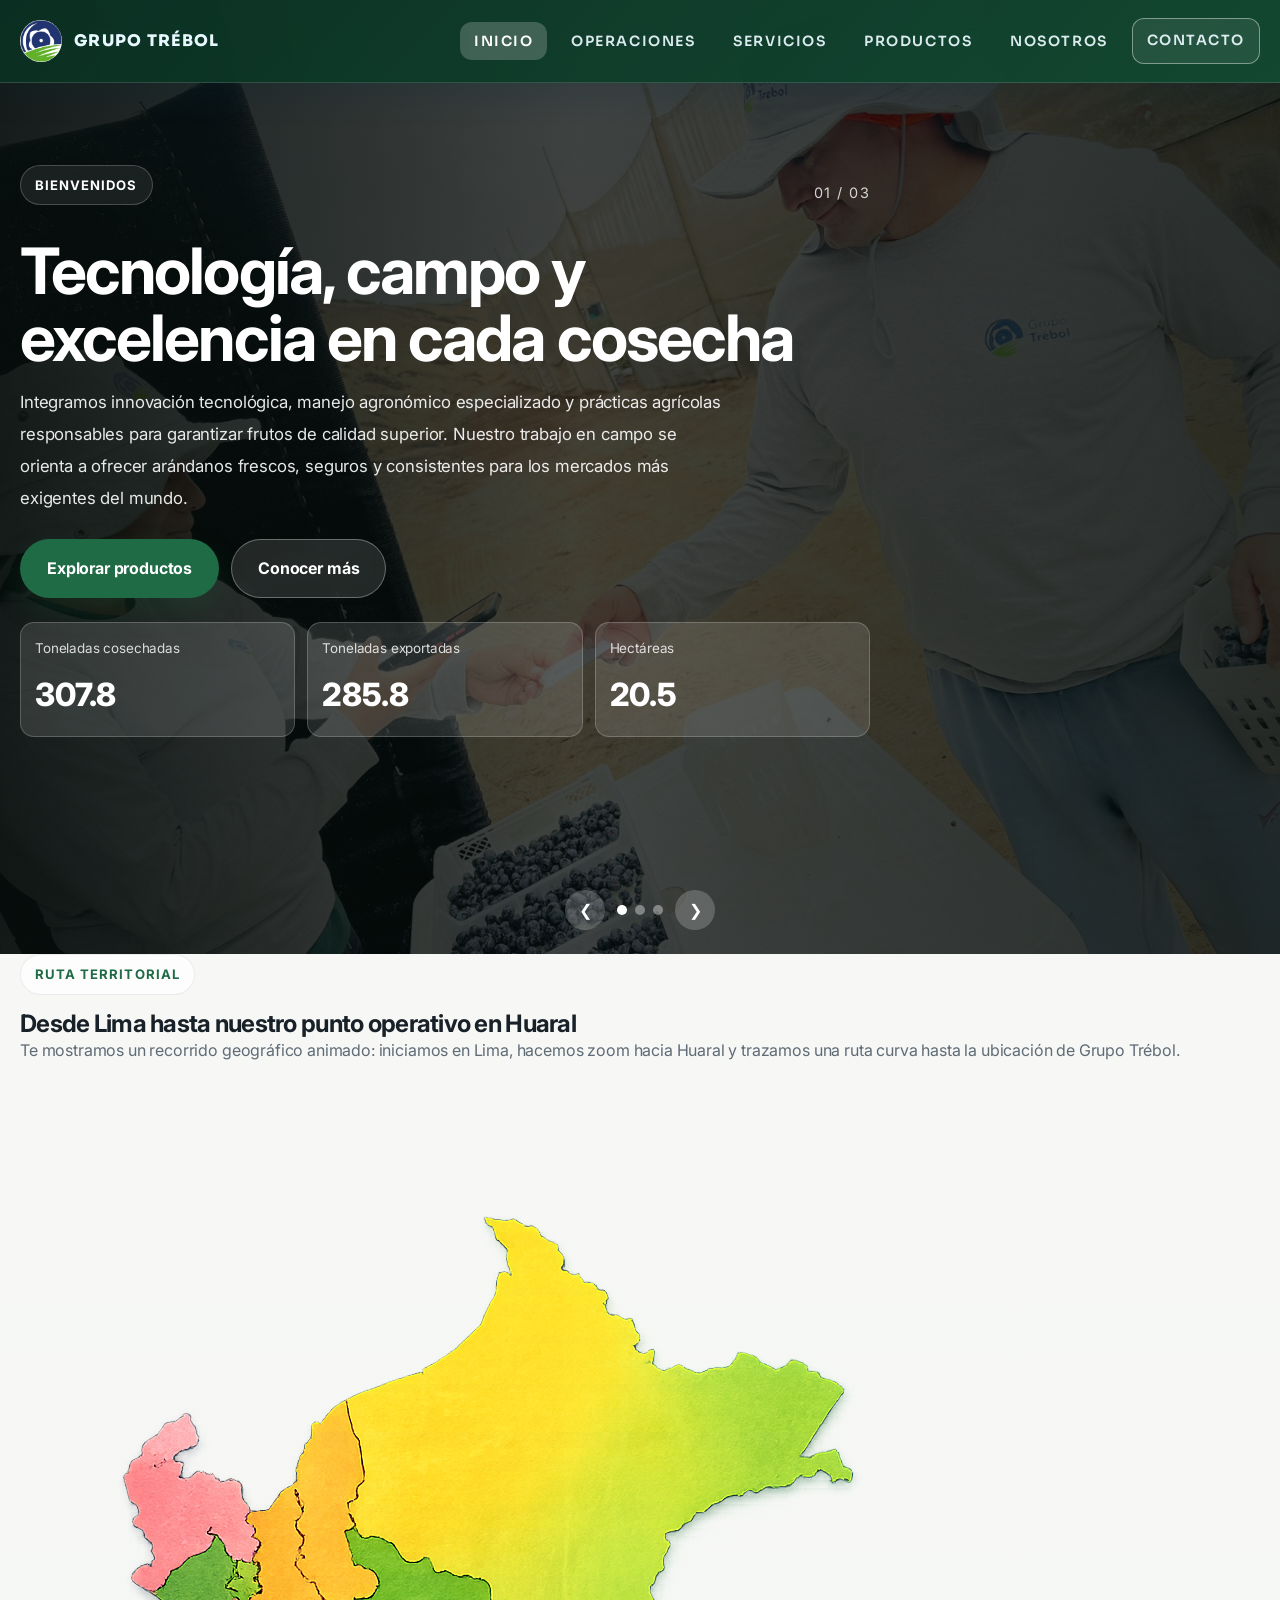
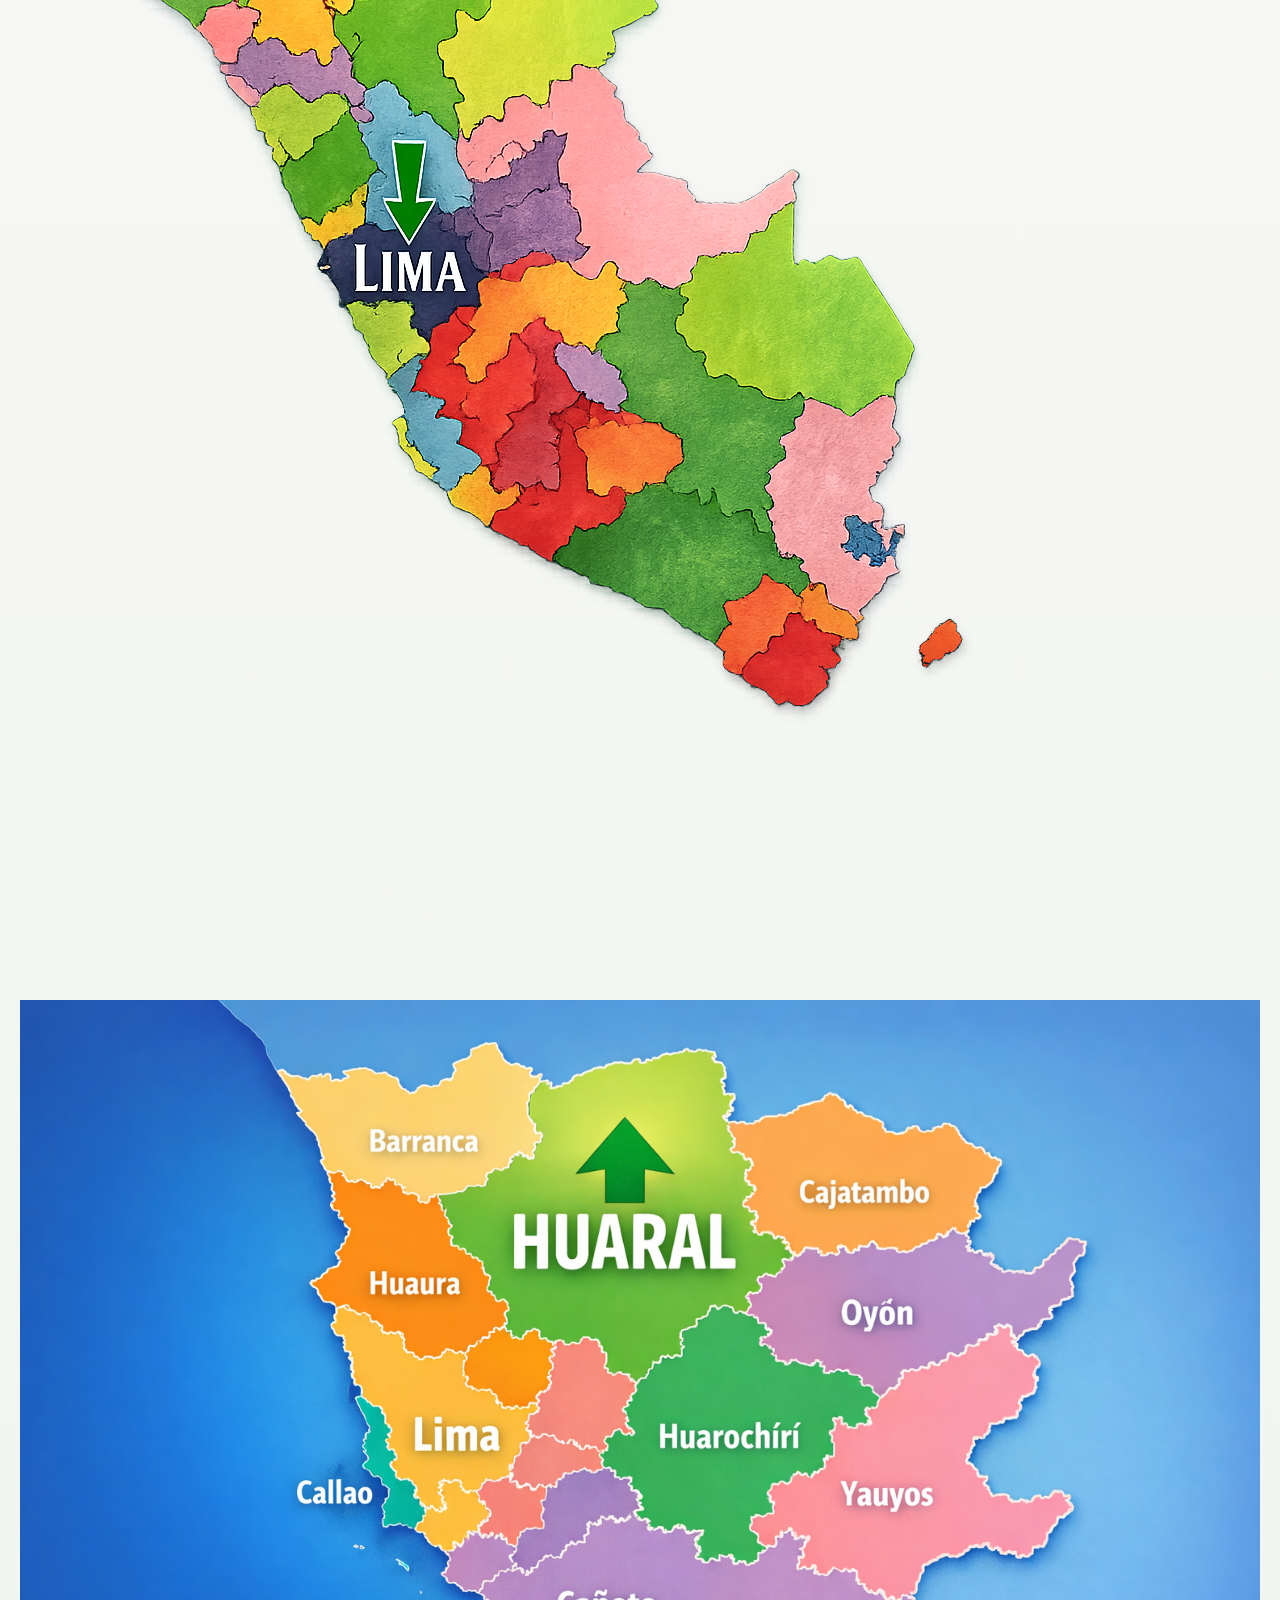
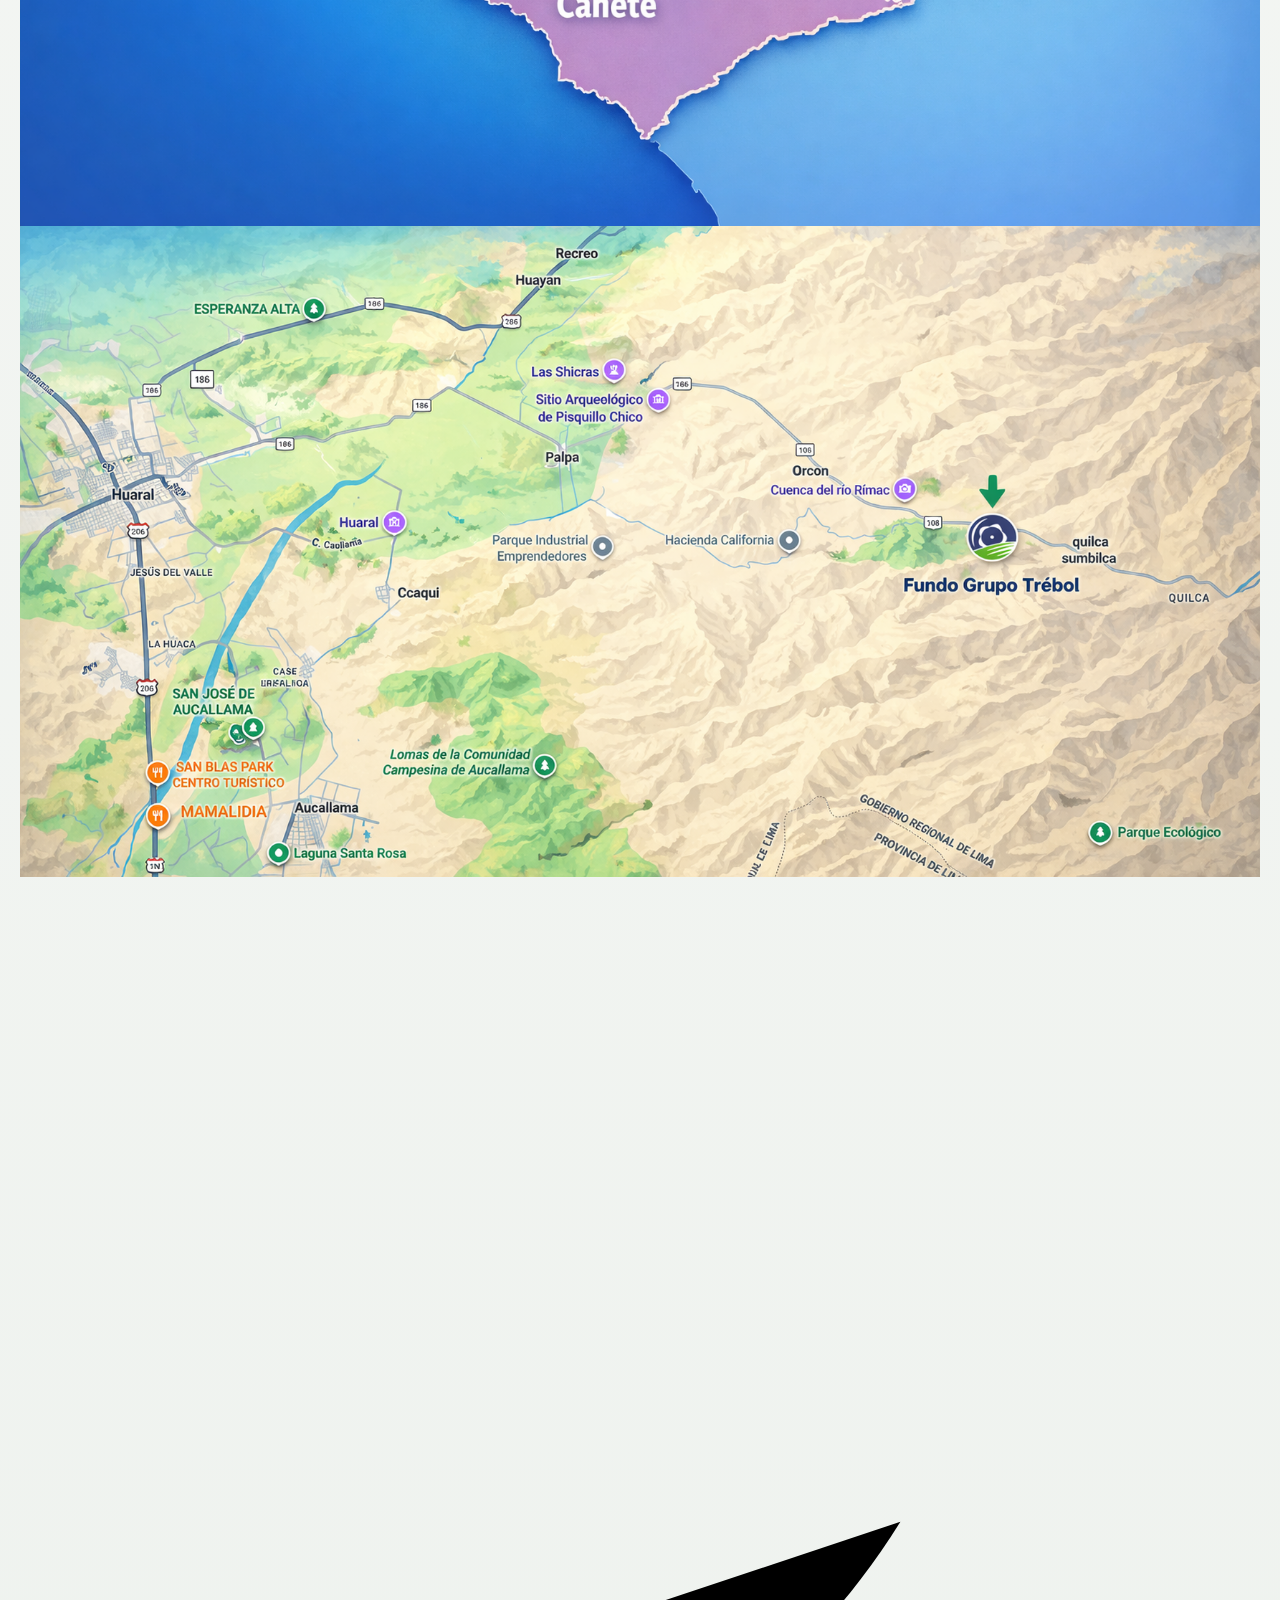
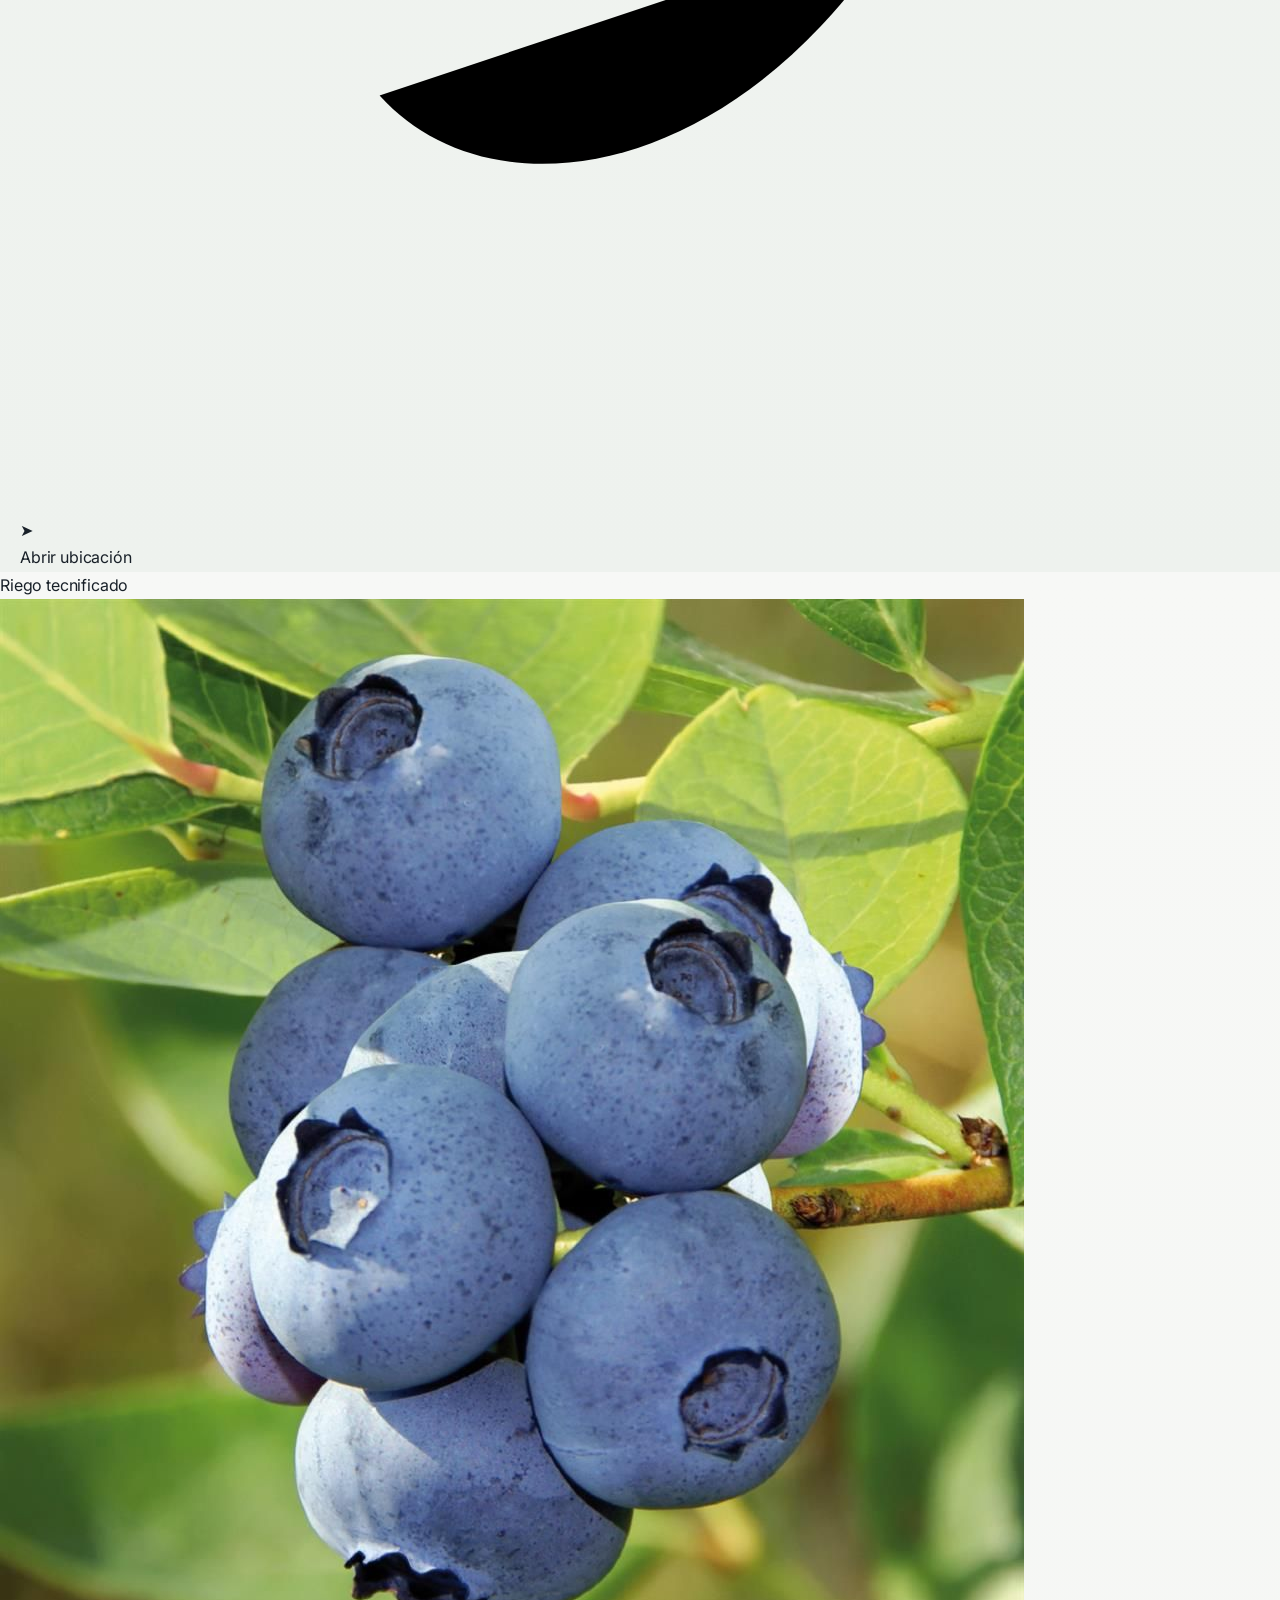
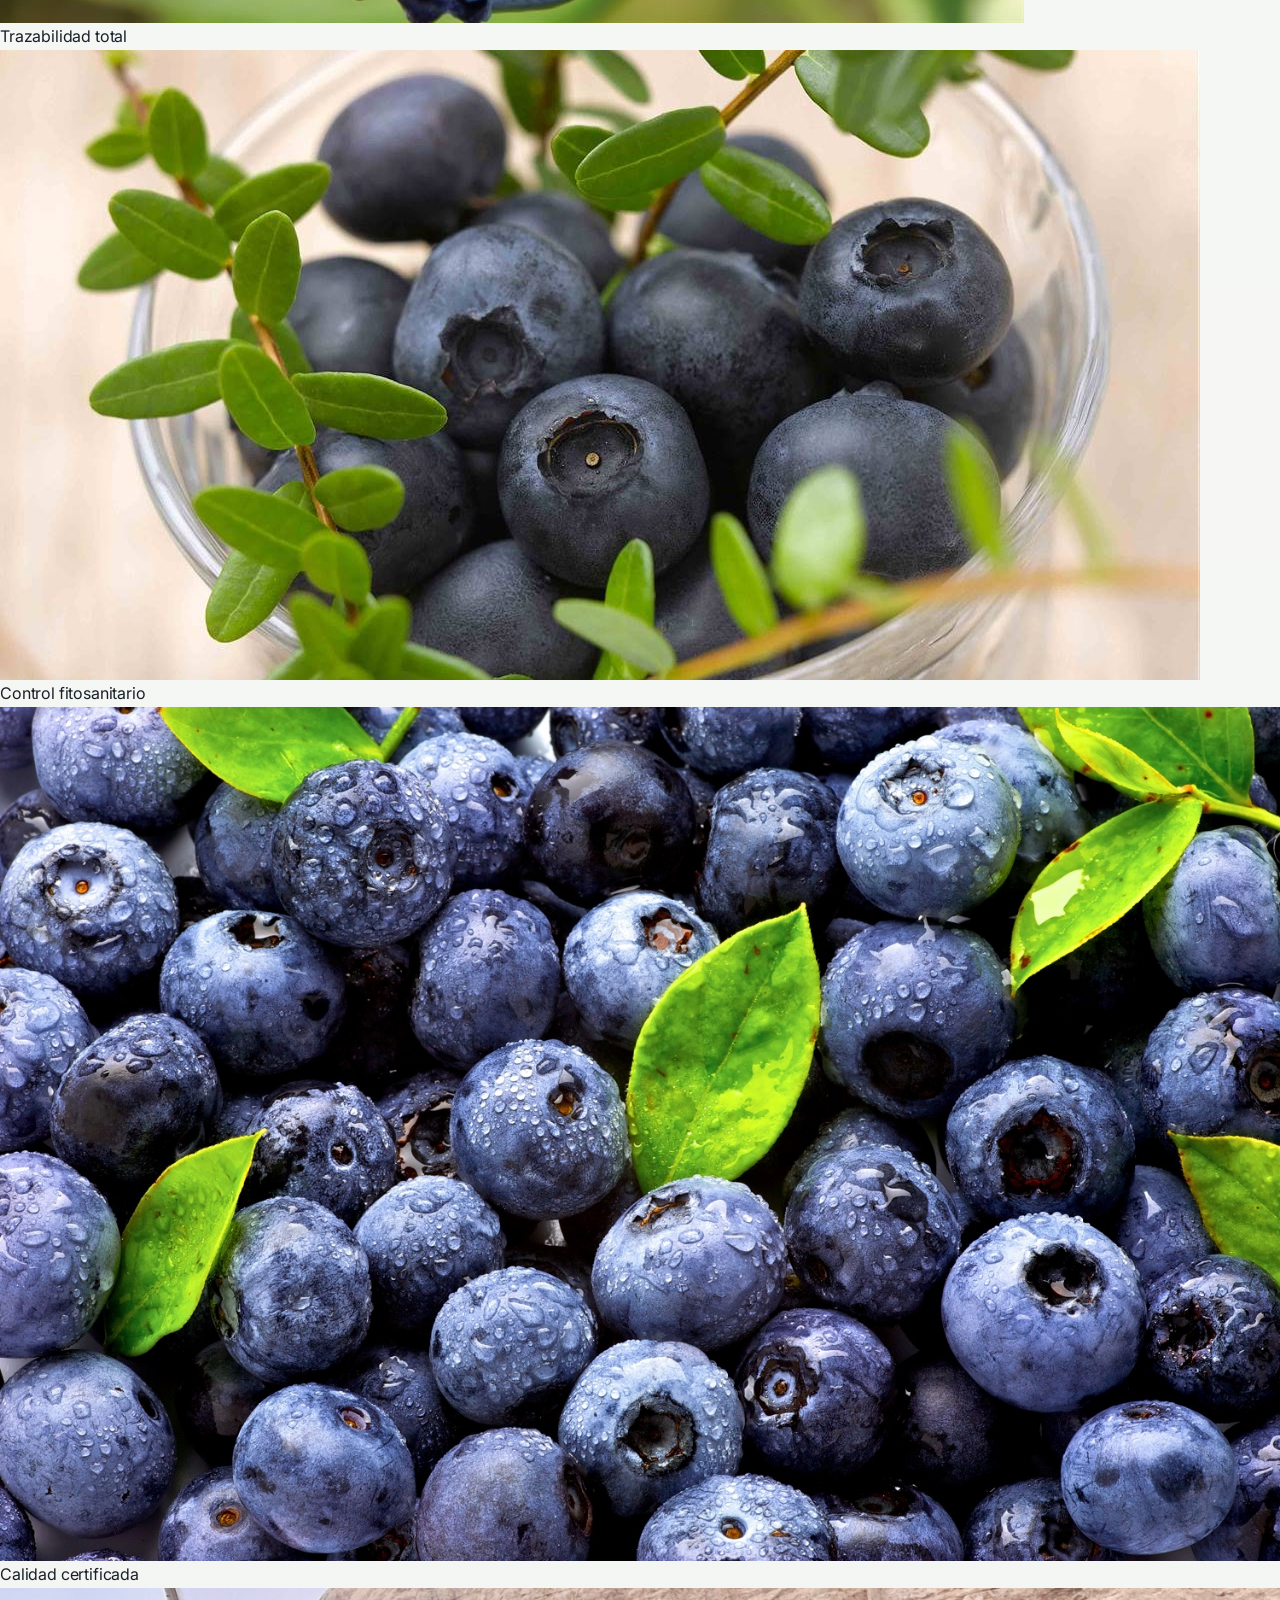
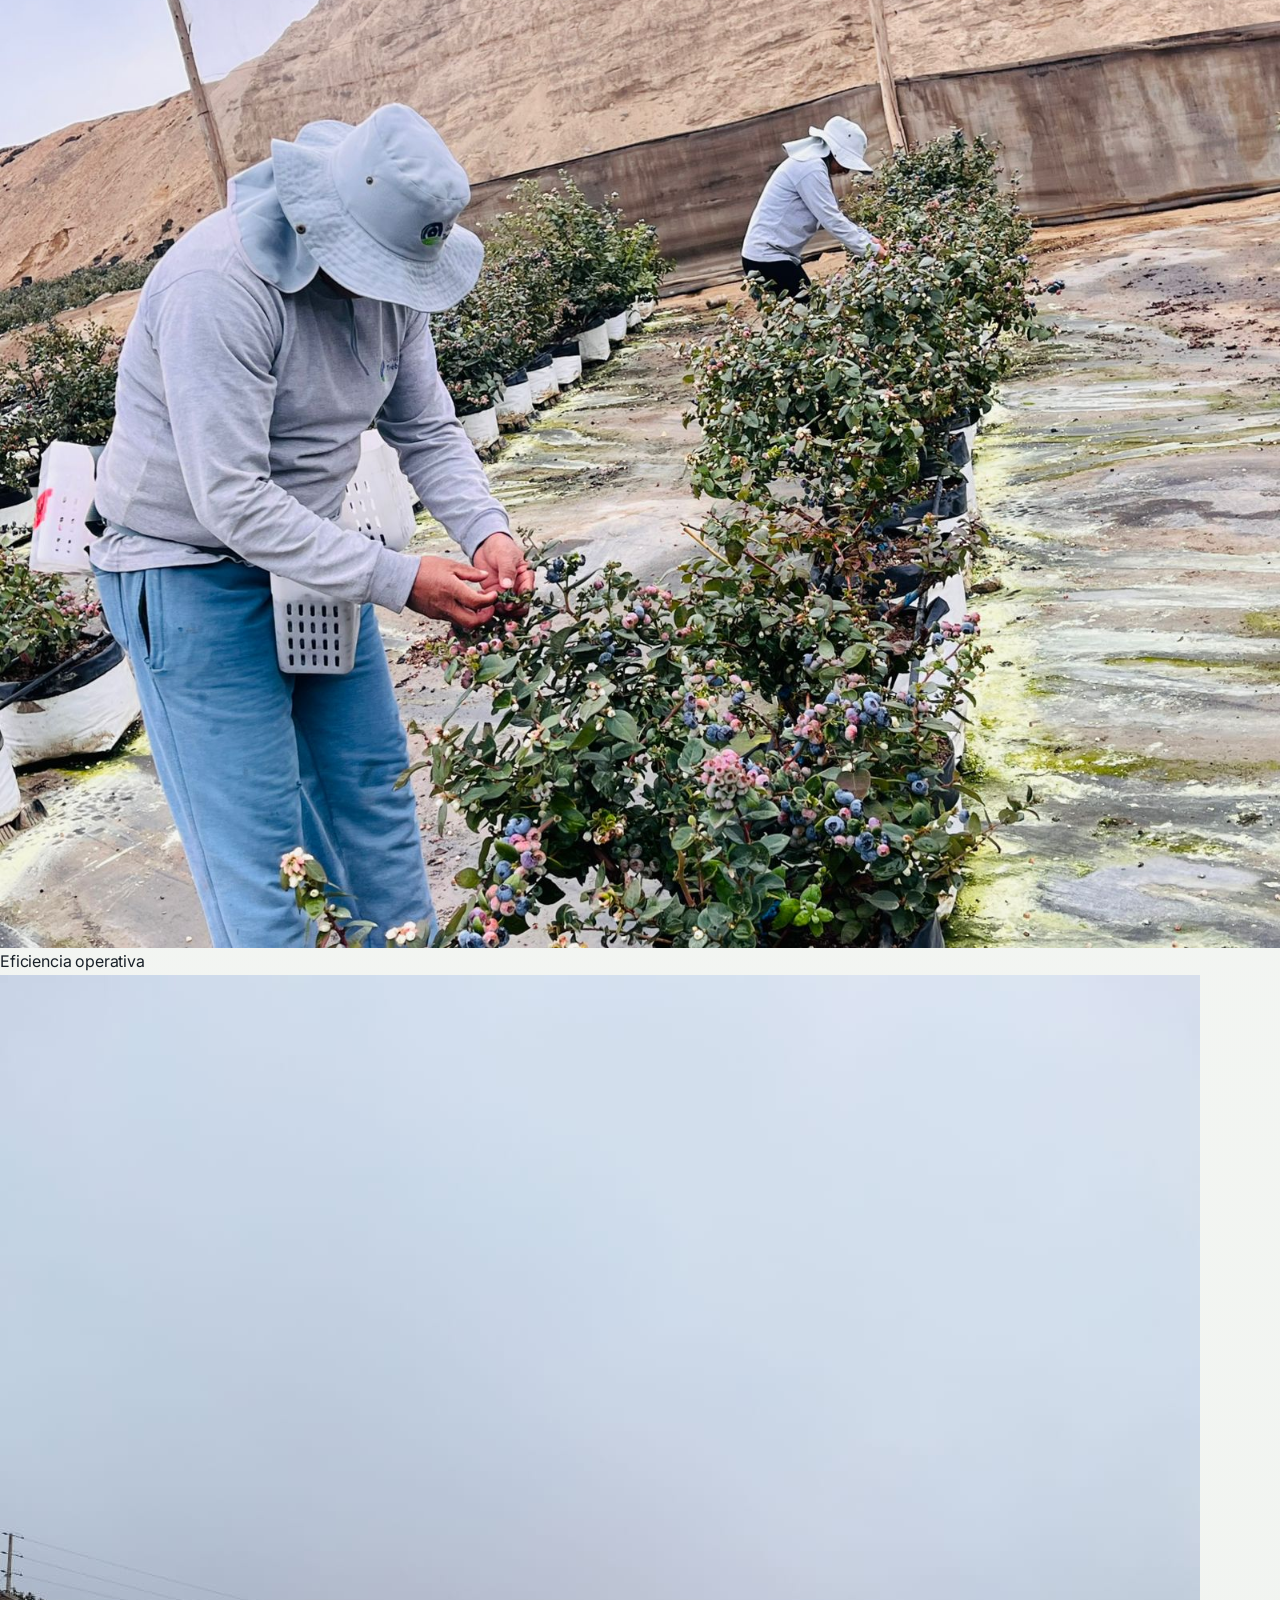
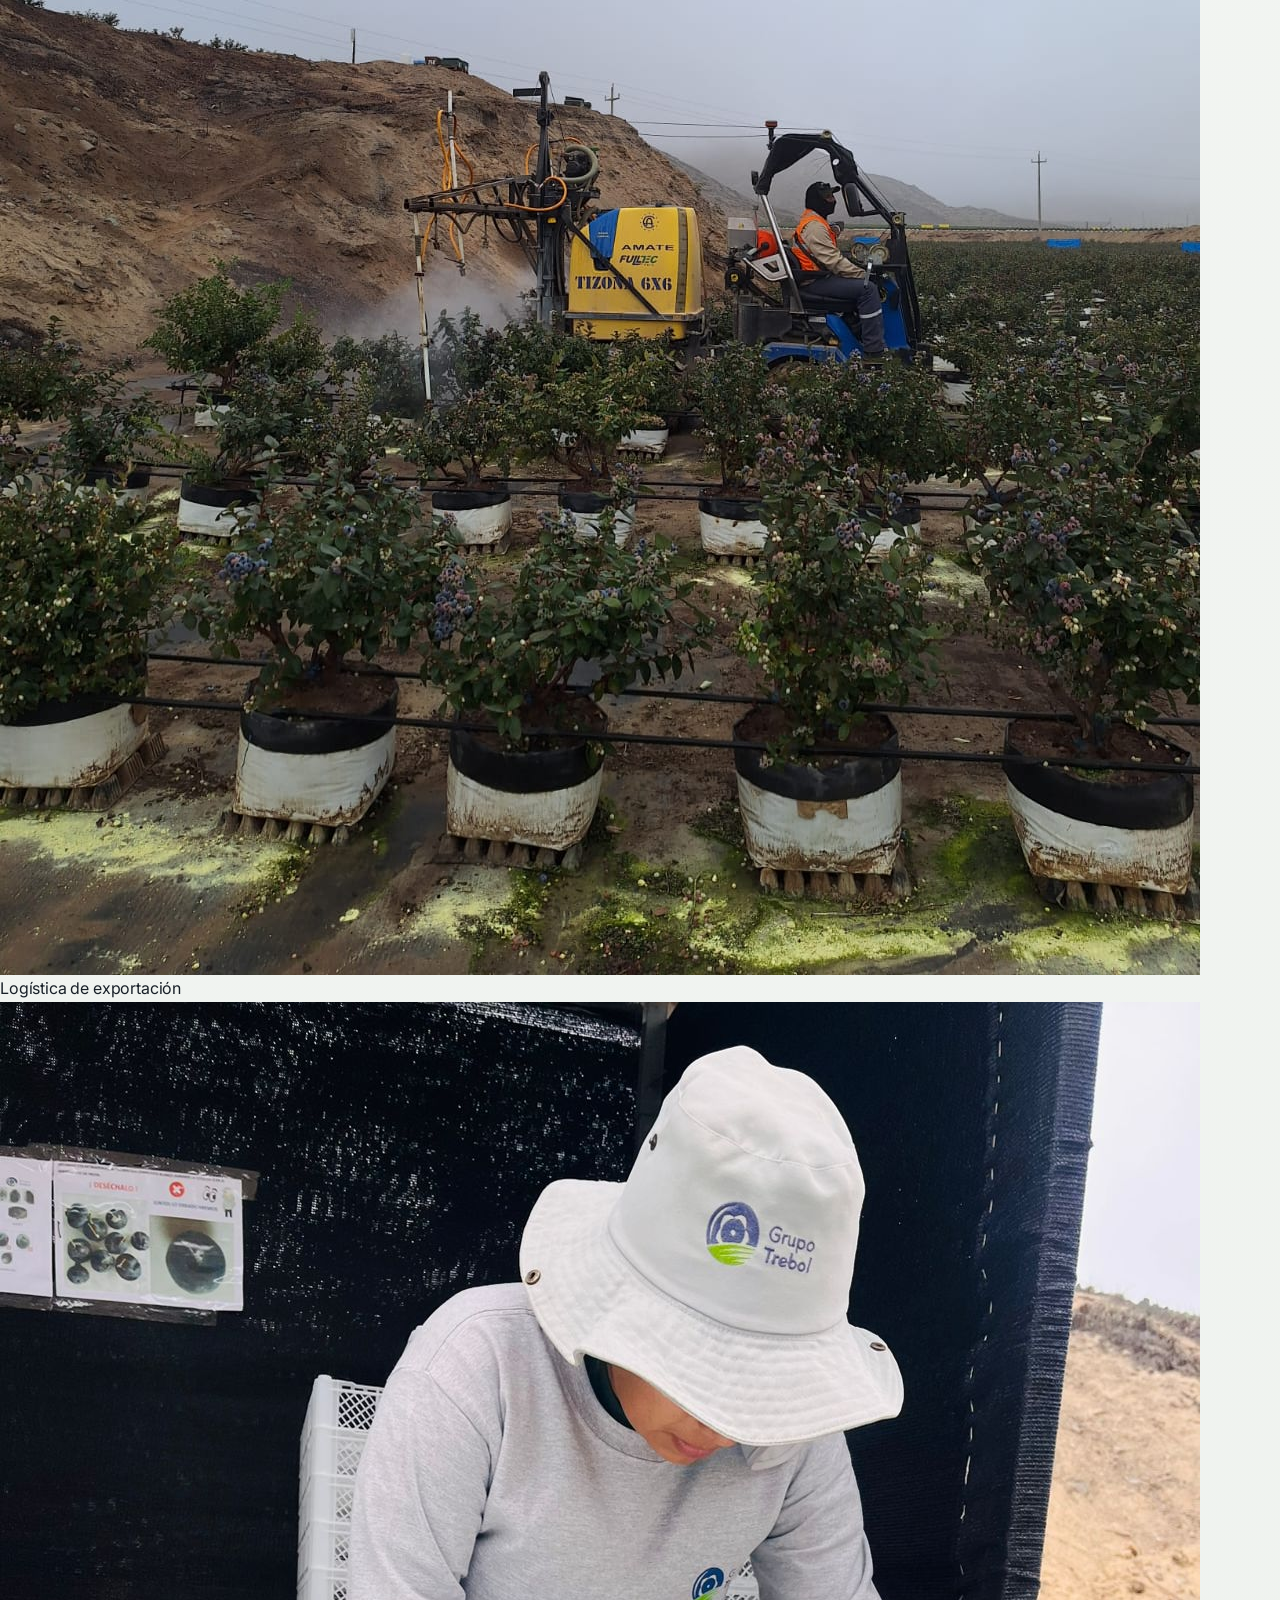
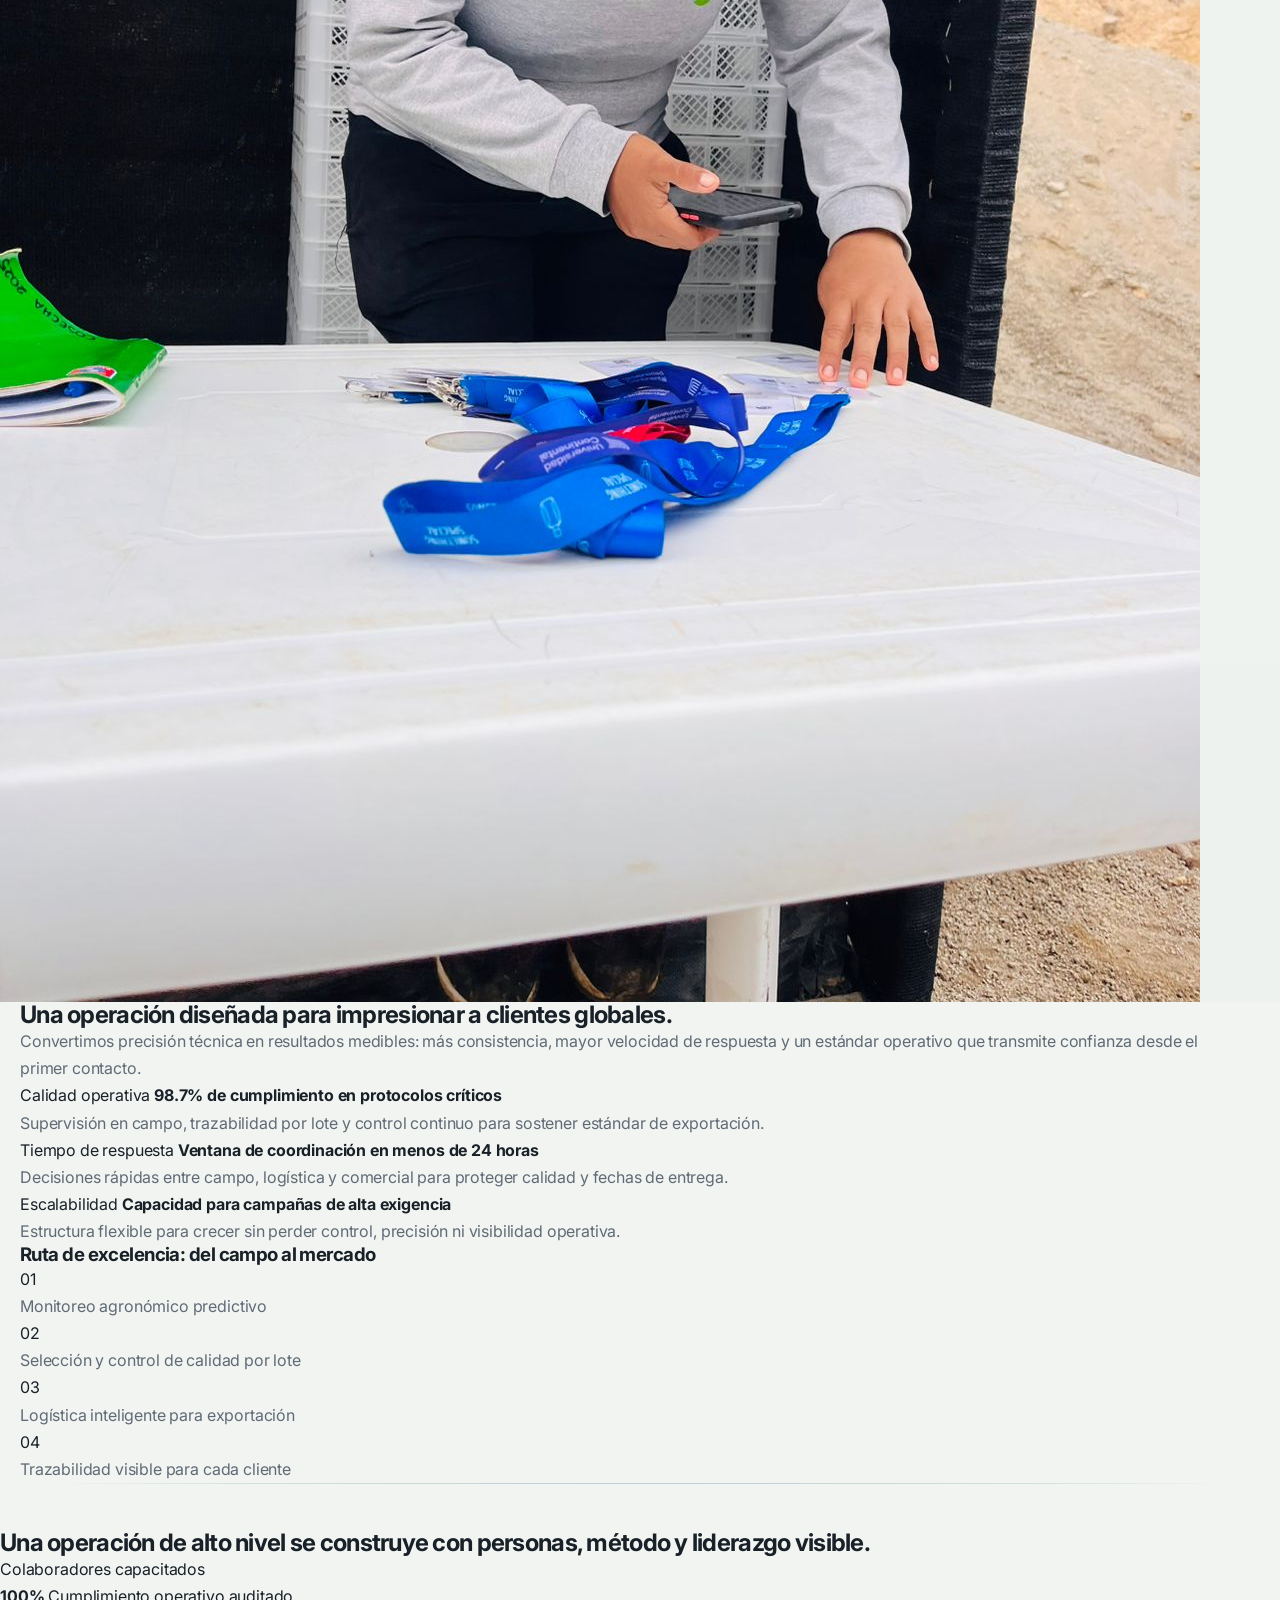
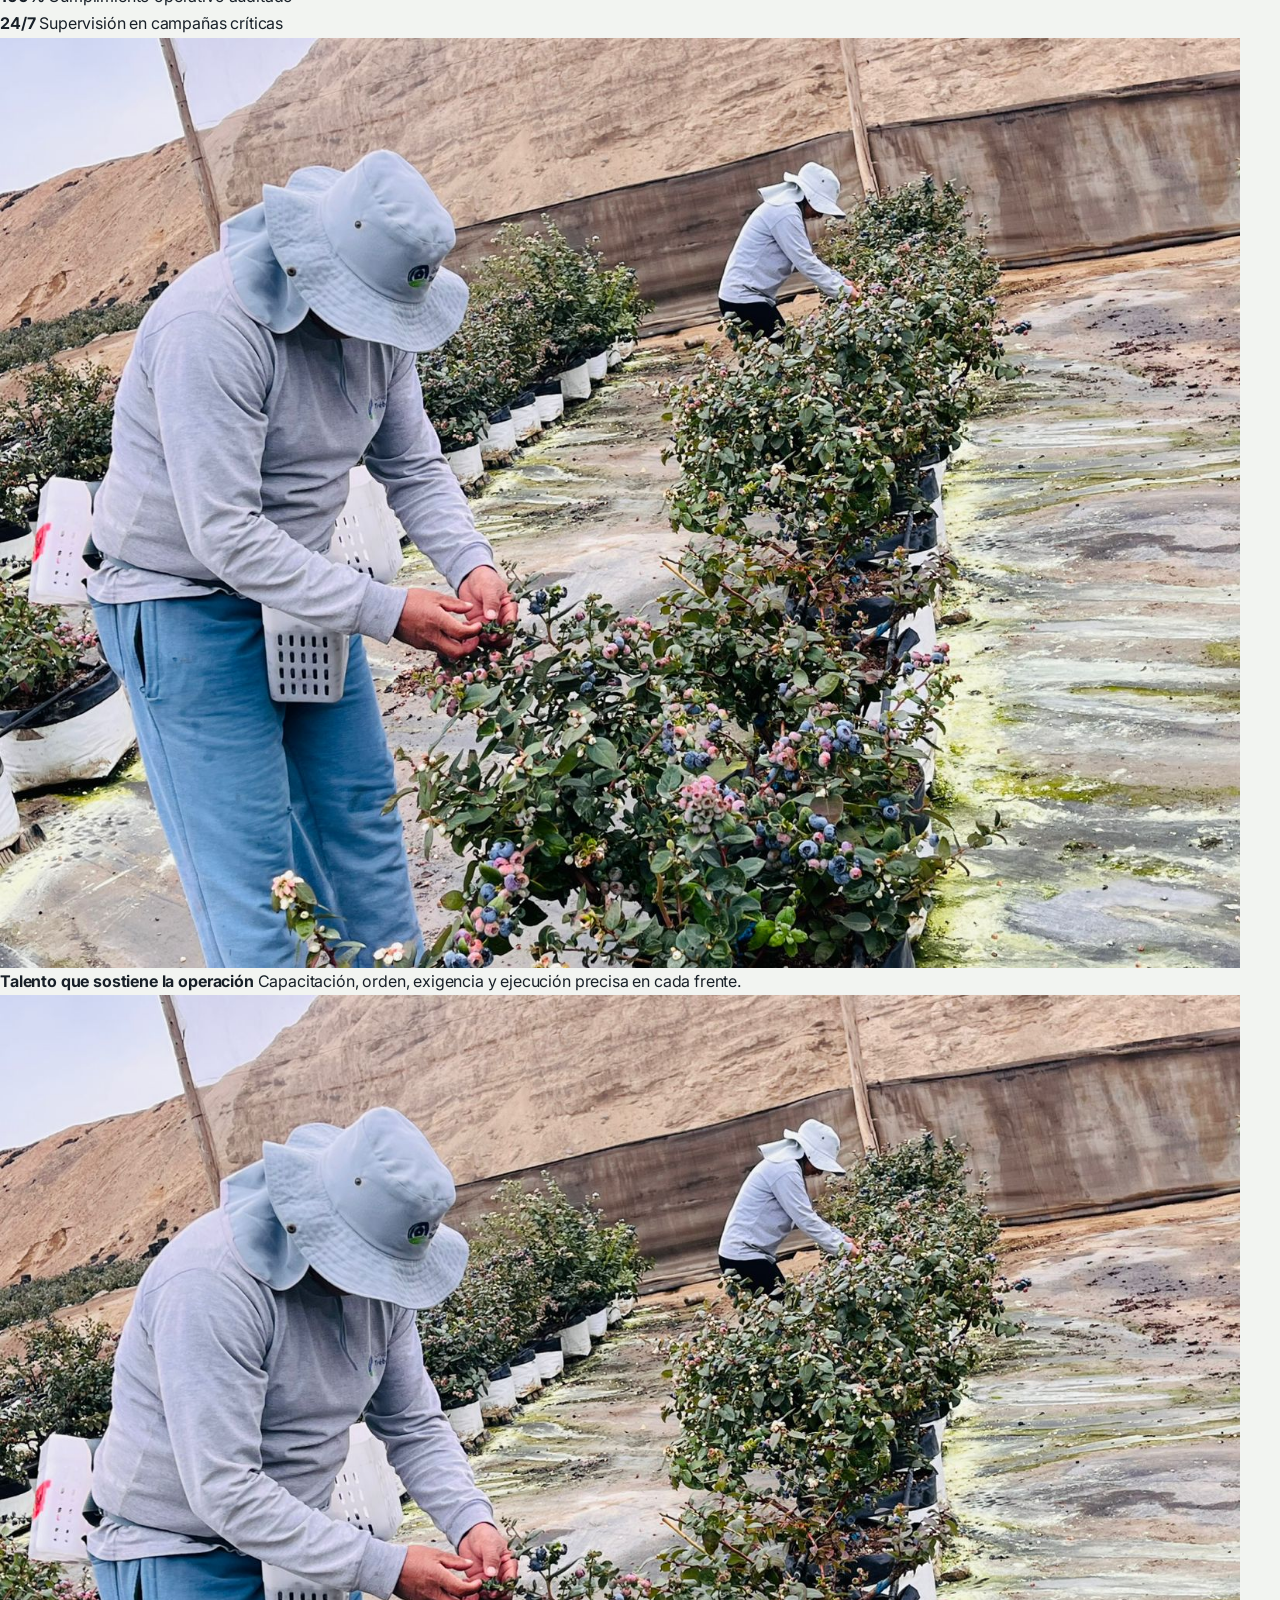
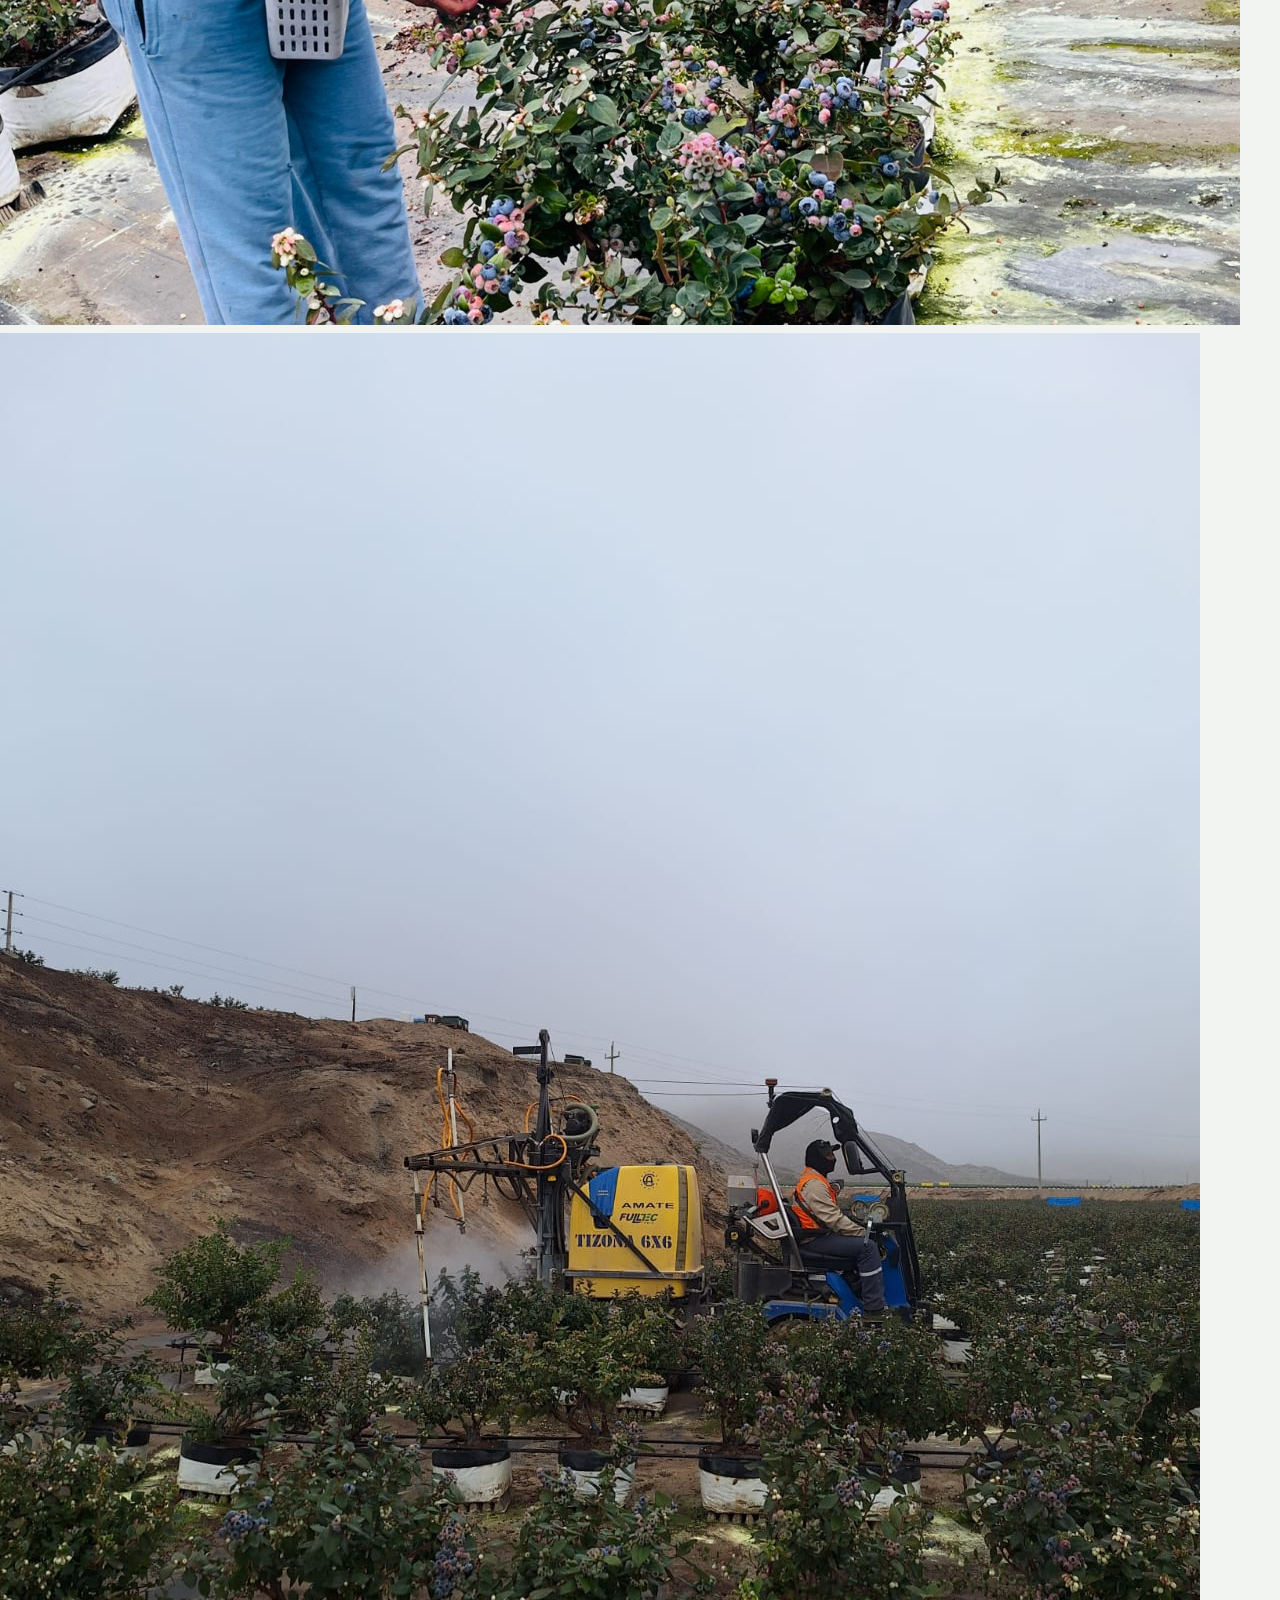
==== commit 6b92bc44: "Estandariza navegación, enlaces corporativos y footer en todo el sitio" ====
--- a/index.html
+++ b/index.html
@@ -3,14 +3,17 @@
 <head>
   <meta charset="UTF-8" />
   <meta name="viewport" content="width=device-width, initial-scale=1.0" />
-  <title>Grupo Trébol | Agroexportación de Arándano en Huaral</title>
+  <title>Grupo Trébol | Página Principal</title>
   <meta
     name="description"
-    content="Grupo Trébol opera arándano fresco en Huaral con trazabilidad por lote, control fitosanitario, certificaciones internacionales y logística de exportación." />
+    content="Grupo Trébol: innovación, calidad y excelencia operativa en agroexportación."
+  />
   <link rel="stylesheet" href="assets/css/global.css" />
   <link rel="stylesheet" href="assets/css/index.css" />
+  <link rel="stylesheet" href="assets/css/servicios.css" />
 </head>
 <body class="page-index page-vibrant">
+
   <header class="header" id="siteHeader">
     <div class="container navbar">
       <a href="index.html" class="logo" aria-label="Grupo Trébol">
@@ -18,8 +21,16 @@
         <span>GRUPO TRÉBOL</span>
       </a>
 
-      <button class="menu-toggle" type="button" aria-label="Abrir menú" aria-expanded="false" aria-controls="siteNav">
-        <span></span><span></span><span></span>
+      <button
+        class="menu-toggle"
+        type="button"
+        aria-label="Abrir menú"
+        aria-expanded="false"
+        aria-controls="siteNav"
+      >
+        <span></span>
+        <span></span>
+        <span></span>
       </button>
 
       <nav class="nav" id="siteNav">
@@ -36,244 +47,677 @@
   </header>
 
   <main>
-    <section class="hero hero-slider-section">
-      <div class="hero-slider" id="heroSlider">
-        <article class="hero-slide active" data-tag="Campaña 2025-2026" data-title="Operación integral de arándano fresco en Huaral" data-text="Gestionamos 20.5 ha productivas en Huaral con bloques por variedad, trazabilidad desde cosecha hasta packing y despacho marítimo hacia Norteamérica, Europa y Asia.">
-          <img src="assets/img/hero/principal.jpeg" alt="Operación agrícola de arándanos en campo">
-        </article>
-
-        <article class="hero-slide" data-tag="Control fitosanitario" data-title="Monitoreo semanal de plagas y fenología por lote" data-text="Ejecutamos monitoreo georreferenciado, liberación de fauna benéfica y aplicaciones dirigidas por umbral, con registro digital validado por jefe de sanidad.">
-          <img src="assets/img/hero/principal_2.jpeg" alt="Personal técnico durante monitoreo fitosanitario">
-        </article>
-
-        <article class="hero-slide" data-tag="Logística de exportación" data-title="Despacho coordinado con cadena de frío y documentación completa" data-text="Consolidamos fruta en packing homologado, controlamos temperatura de pulpa y cerramos cada embarque con packing list, trazabilidad y certificados de cumplimiento.">
-          <img src="assets/img/hero/principal_3.jpeg" alt="Proceso de preparación y salida de exportación">
-        </article>
+
+    <section class="hero hero-slider-section animate-hero-on-view">
+      <div class="hero-slider reveal" id="heroSlider">
+
+        <div
+          class="hero-slide active"
+          data-tag="Bienvenidos"
+          data-title="Tecnología, campo y excelencia en cada cosecha"
+          data-text="Integramos innovación tecnológica, manejo agronómico especializado y prácticas agrícolas responsables para garantizar frutos de calidad superior. Nuestro trabajo en campo se orienta a ofrecer arándanos frescos, seguros y consistentes para los mercados más exigentes del mundo."
+        >
+          <img src="assets/img/hero/principal.jpeg" alt="Imagen principal 1 de Grupo Trébol" />
+          <div class="hero-slide-label">
+            <strong>Imagen 1</strong>
+            <span>Tecnología aplicada en campo para una cosecha más precisa.</span>
+          </div>
+        </div>
+
+        <div
+          class="hero-slide"
+          data-tag="Capacitación"
+          data-title="Equipos preparados para cada desafío en campo"
+          data-text="Impulsamos una cultura de aprendizaje continuo con capacitaciones técnicas, acompañamiento operativo y protocolos que fortalecen la seguridad, la productividad y la calidad en cada jornada."
+        >
+          <img src="assets/img/hero/principal_2.jpeg" alt="Imagen principal 2 de Grupo Trébol" />
+          <div class="hero-slide-label">
+            <strong>Imagen 2</strong>
+            <span>Capacitación constante para ejecutar cada labor con estándar alto.</span>
+          </div>
+        </div>
+
+        <div
+          class="hero-slide"
+          data-tag="Exportación"
+          data-title="Producción confiable para mercados internacionales"
+          data-text="Cada proceso, desde el manejo agronómico hasta la salida comercial, está orientado a responder con consistencia, trazabilidad y cumplimiento a clientes que exigen resultados de alto nivel."
+        >
+          <img src="assets/img/hero/principal_3.jpeg" alt="Imagen principal 3 de Grupo Trébol" />
+          <div class="hero-slide-label">
+            <strong>Imagen 3</strong>
+            <span>Exportación con trazabilidad y cumplimiento para mercados exigentes.</span>
+          </div>
+        </div>
 
         <div class="hero-overlay"></div>
+        <div class="hero-glow hero-glow-1"></div>
+        <div class="hero-glow hero-glow-2"></div>
+        <div class="hero-noise"></div>
 
         <div class="container hero-content-wrapper">
-          <div class="hero-content-slider">
+          <div class="hero-content hero-content-slider">
             <div class="hero-content-topline">
-              <span class="section-tag hero-tag" id="heroTag">Campaña 2025-2026</span>
+              <span class="section-tag hero-tag" id="heroTag">Bienvenidos</span>
               <span class="hero-counter" id="heroCounter">01 / 03</span>
             </div>
 
-            <h1 id="heroTitle">Operación integral de arándano fresco en Huaral</h1>
-            <p id="heroText">Gestionamos 20.5 ha productivas en Huaral con bloques por variedad, trazabilidad desde cosecha hasta packing y despacho marítimo hacia Norteamérica, Europa y Asia.</p>
-
-            <div class="hero-actions">
-              <a href="#operacion" class="btn btn-primary">Ver operación</a>
-              <a href="#certificaciones" class="btn btn-secondary">Revisar cumplimiento</a>
+            <h1 id="heroTitle">Tecnología, campo y excelencia en cada cosecha</h1>
+
+            <p id="heroText">
+              Integramos innovación tecnológica, manejo agronómico especializado y prácticas agrícolas responsables para garantizar frutos de calidad superior. Nuestro trabajo en campo se orienta a ofrecer arándanos frescos, seguros y consistentes para los mercados más exigentes del mundo.
+            </p>
+
+            <div class="hero-actions" id="heroActions">
+              <a href="productos.html" class="btn btn-primary">Explorar productos</a>
+              <a href="nosotros.html" class="btn btn-secondary">Conocer más</a>
             </div>
 
             <div class="hero-metrics" id="heroMetrics" aria-label="Indicadores de campaña">
               <article class="hero-metric-card">
-                <span class="hero-metric-label">Cosecha neta campaña</span>
-                <strong class="hero-metric-value" data-target="307.8" data-start="295.2">295.2 t</strong>
+                <span class="hero-metric-label">Toneladas cosechadas</span>
+                <strong class="hero-metric-value counter-value" data-target="307.83">0</strong>
               </article>
+
               <article class="hero-metric-card">
-                <span class="hero-metric-label">Fruta exportada</span>
-                <strong class="hero-metric-value" data-target="285.7" data-start="273.4">273.4 t</strong>
+                <span class="hero-metric-label">Toneladas exportadas</span>
+                <strong class="hero-metric-value counter-value" data-target="285.77">0</strong>
               </article>
+
               <article class="hero-metric-card">
-                <span class="hero-metric-label">Cumplimiento de despacho OTIF</span>
-                <strong class="hero-metric-value" data-target="97.4" data-start="95.8">95.8%</strong>
+                <span class="hero-metric-label">Hectáreas</span>
+                <strong class="hero-metric-value counter-value" data-target="20.50">0</strong>
               </article>
             </div>
           </div>
         </div>
 
+        <div class="hero-side-panel" aria-hidden="true">
+          <div class="hero-side-line"></div>
+          <p>Agroexportación • Innovación • Calidad</p>
+        </div>
+
         <div class="hero-controls-wrap">
-          <button class="hero-nav hero-prev" type="button" aria-label="Slide anterior">&#10094;</button>
+          <button class="hero-nav hero-prev" type="button" aria-label="Slide anterior">
+            <span>&#10094;</span>
+          </button>
+
           <div class="hero-dots" aria-label="Indicadores del slider">
-            <button class="hero-dot active" type="button" data-slide="0" aria-label="Ir al slide 1"></button>
-            <button class="hero-dot" type="button" data-slide="1" aria-label="Ir al slide 2"></button>
-            <button class="hero-dot" type="button" data-slide="2" aria-label="Ir al slide 3"></button>
-          </div>
-          <button class="hero-nav hero-next" type="button" aria-label="Siguiente slide">&#10095;</button>
-        </div>
-      </div>
-    </section>
-
-    <section class="section section-ops" id="operacion">
+            <button class="hero-dot active" type="button" data-slide="0" aria-label="Ir al slide 1">
+              <span class="hero-dot-progress"></span>
+            </button>
+            <button class="hero-dot" type="button" data-slide="1" aria-label="Ir al slide 2">
+              <span class="hero-dot-progress"></span>
+            </button>
+            <button class="hero-dot" type="button" data-slide="2" aria-label="Ir al slide 3">
+              <span class="hero-dot-progress"></span>
+            </button>
+          </div>
+
+          <button class="hero-nav hero-next" type="button" aria-label="Siguiente slide">
+            <span>&#10095;</span>
+          </button>
+        </div>
+
+        <div class="hero-scroll-indicator" aria-hidden="true">
+          <span>Desliza</span>
+          <div class="hero-scroll-line"></div>
+        </div>
+      </div>
+    </section>
+
+    <section class="geo-story-section section-theme-plum" id="geoStorySection" aria-label="Narrativa geográfica Grupo Trébol">
+      <div class="container geo-story-wrapper">
+        <div class="geo-story-intro reveal">
+          <span class="section-tag">Ruta territorial</span>
+          <h2>Desde Lima hasta nuestro punto operativo en Huaral</h2>
+          <p>
+            Te mostramos un recorrido geográfico animado: iniciamos en Lima, hacemos zoom hacia Huaral y trazamos una ruta curva
+            hasta la ubicación de Grupo Trébol.
+          </p>
+        </div>
+
+        <div class="geo-story-canvas" id="geoStoryCanvas">
+          <figure class="geo-map geo-map-1" aria-label="Mapa de Lima">
+            <img src="assets/img/hero/mapa_1.png" alt="Mapa general con referencia a Lima" />
+          </figure>
+
+          <figure class="geo-map geo-map-2" aria-label="Mapa de Huaral">
+            <img src="assets/img/hero/mapa_2.png" alt="Mapa intermedio con referencia a Huaral" />
+          </figure>
+
+          <figure class="geo-map geo-map-3" aria-label="Mapa final con ubicación de Grupo Trébol">
+            <img src="assets/img/hero/mapa_3.png" alt="Mapa final con logo de Grupo Trébol" />
+
+            <div class="geo-route-layer" aria-hidden="true">
+              <svg viewBox="0 0 100 100" preserveAspectRatio="none">
+                <defs>
+                  <linearGradient id="geoRouteGradient" x1="0%" y1="0%" x2="100%" y2="100%">
+                    <stop offset="0%" stop-color="#b0f5d2" />
+                    <stop offset="55%" stop-color="#49d693" />
+                    <stop offset="100%" stop-color="#ffffff" />
+                  </linearGradient>
+                  <filter id="geoRouteGlow" x="-30%" y="-30%" width="160%" height="160%">
+                    <feGaussianBlur stdDeviation="1.2" result="blur" />
+                    <feMerge>
+                      <feMergeNode in="blur" />
+                      <feMergeNode in="SourceGraphic" />
+                    </feMerge>
+                  </filter>
+                </defs>
+                <path id="geoRoutePath" d="M 29 66 C 38 76, 58 73, 71 52" />
+              </svg>
+              <span class="geo-route-arrow" id="geoRouteArrow" aria-hidden="true">➤</span>
+            </div>
+          </figure>
+
+          <a
+            class="geo-location-btn"
+            id="geoLocationBtn"
+            href="https://www.google.com/maps?q=-11.499868446541566,-77.03626361646987"
+            target="_blank"
+            rel="noopener noreferrer"
+          >
+            Abrir ubicación
+          </a>
+        </div>
+      </div>
+    </section>
+
+    <section class="tech-ribbon section-theme-plum">
+      <div class="ribbon-track">
+
+        <article class="flip-card" tabindex="0">
+          <div class="flip-card-inner">
+            <div class="flip-card-front color-1">
+              <span>Riego tecnificado</span>
+            </div>
+            <div class="flip-card-back">
+              <img src="assets/img/productos/producto1_carrousel.jpg" alt="Riego tecnificado">
+            </div>
+          </div>
+        </article>
+
+        <article class="flip-card" tabindex="0">
+          <div class="flip-card-inner">
+            <div class="flip-card-front color-2">
+              <span>Trazabilidad total</span>
+            </div>
+            <div class="flip-card-back">
+              <img src="assets/img/productos/producto2_carrousel.jpg" alt="Trazabilidad total">
+            </div>
+          </div>
+        </article>
+
+        <article class="flip-card" tabindex="0">
+          <div class="flip-card-inner">
+            <div class="flip-card-front color-3">
+              <span>Control fitosanitario</span>
+            </div>
+            <div class="flip-card-back">
+              <img src="assets/img/productos/producto3_carrousel.jpg" alt="Control fitosanitario">
+            </div>
+          </div>
+        </article>
+
+        <article class="flip-card" tabindex="0">
+          <div class="flip-card-inner">
+            <div class="flip-card-front color-4">
+              <span>Calidad certificada</span>
+            </div>
+            <div class="flip-card-back">
+              <img src="assets/img/nosotros/nosotros_hero1.jpeg" alt="Calidad certificada">
+            </div>
+          </div>
+        </article>
+
+        <article class="flip-card" tabindex="0">
+          <div class="flip-card-inner">
+            <div class="flip-card-front color-5">
+              <span>Eficiencia operativa</span>
+            </div>
+            <div class="flip-card-back">
+              <img src="assets/img/nosotros/nosotros_hero2.jpeg" alt="Eficiencia operativa">
+            </div>
+          </div>
+        </article>
+
+        <article class="flip-card" tabindex="0">
+          <div class="flip-card-inner">
+            <div class="flip-card-front color-6">
+              <span>Logística de exportación</span>
+            </div>
+            <div class="flip-card-back">
+              <img src="assets/img/nosotros/nosotros_hero3.jpeg" alt="Logística de exportación">
+            </div>
+          </div>
+        </article>
+
+      </div>
+    </section>
+
+    <section class="premium-impact reveal" id="premiumImpact">
+      <div class="container premium-impact-inner">
+        <div class="premium-impact-heading">
+          <h2>Una operación diseñada para impresionar a clientes globales.</h2>
+          <p>
+            Convertimos precisión técnica en resultados medibles: más consistencia, mayor velocidad de respuesta y un estándar operativo que transmite confianza desde el primer contacto.
+          </p>
+        </div>
+
+        <div class="premium-impact-grid">
+          <article class="premium-card">
+            <span class="premium-card-kicker">Calidad operativa</span>
+            <strong>98.7% de cumplimiento en protocolos críticos</strong>
+            <p>Supervisión en campo, trazabilidad por lote y control continuo para sostener estándar de exportación.</p>
+          </article>
+
+          <article class="premium-card premium-card-highlight">
+            <span class="premium-card-kicker">Tiempo de respuesta</span>
+            <strong>Ventana de coordinación en menos de 24 horas</strong>
+            <p>Decisiones rápidas entre campo, logística y comercial para proteger calidad y fechas de entrega.</p>
+          </article>
+
+          <article class="premium-card">
+            <span class="premium-card-kicker">Escalabilidad</span>
+            <strong>Capacidad para campañas de alta exigencia</strong>
+            <p>Estructura flexible para crecer sin perder control, precisión ni visibilidad operativa.</p>
+          </article>
+        </div>
+
+        <div class="premium-journey">
+          <h3>Ruta de excelencia: del campo al mercado</h3>
+          <div class="premium-steps">
+            <article>
+              <span>01</span>
+              <p>Monitoreo agronómico predictivo</p>
+            </article>
+            <article>
+              <span>02</span>
+              <p>Selección y control de calidad por lote</p>
+            </article>
+            <article>
+              <span>03</span>
+              <p>Logística inteligente para exportación</p>
+            </article>
+            <article>
+              <span>04</span>
+              <p>Trazabilidad visible para cada cliente</p>
+            </article>
+          </div>
+        </div>
+      </div>
+    </section>
+    <section class="section-cinta-nosotros reveal section-surface section-surface-blue" id="cintaNosotros">
+      <div class="section-divider" aria-hidden="true"></div>
+
+      <div class="cinta-nosotros-container">
+        <div class="cinta-nosotros-texto reveal">
+          <h2>Una operación de alto nivel se construye con personas, método y liderazgo visible.</h2>
+
+          <div class="cinta-kpis" aria-label="Indicadores de nuestro equipo">
+            <article>
+              <span>Colaboradores capacitados</span>
+            </article>
+            <article>
+              <strong>100%</strong>
+              <span>Cumplimiento operativo auditado</span>
+            </article>
+            <article>
+              <strong>24/7</strong>
+              <span>Supervisión en campañas críticas</span>
+            </article>
+          </div>
+        </div>
+
+        <div class="cinta-nosotros-media reveal">
+          <div class="cinta-nosotros-frame image-lift" data-float-strength="16">
+            <img
+              src="assets/img/nosotros/nosotros_hero1.jpeg"
+              alt="Equipo de Grupo Trébol"
+              class="cinta-nosotros-image parallax-soft"
+              id="cintaNosotrosImage"
+            >
+            <div class="cinta-nosotros-overlay-card">
+              <strong>Talento que sostiene la operación</strong>
+              <span>Capacitación, orden, exigencia y ejecución precisa en cada frente.</span>
+            </div>
+
+            <div class="cinta-floating-stack">
+              <button class="cinta-floating-item" type="button" data-zoom-src="assets/img/nosotros/nosotros_hero1.jpeg" aria-label="Ampliar imagen flotante 1">
+                <img src="assets/img/nosotros/nosotros_hero1.jpeg" alt="">
+              </button>
+              <button class="cinta-floating-item" type="button" data-zoom-src="assets/img/nosotros/nosotros_hero2.jpeg" aria-label="Ampliar imagen flotante 2">
+                <img src="assets/img/nosotros/nosotros_hero2.jpeg" alt="">
+              </button>
+              <button class="cinta-floating-item" type="button" data-zoom-src="assets/img/nosotros/nosotros_hero3.jpeg" aria-label="Ampliar imagen flotante 3">
+                <img src="assets/img/nosotros/nosotros_hero3.jpeg" alt="">
+              </button>
+            </div>
+          </div>
+          <img
+            class="cinta-nosotros-leaves"
+            src="assets/img/hero/hojas_trebol_sinfondo.png"
+            alt=""
+            aria-hidden="true"
+          >
+        </div>
+      </div>
+
+      <div class="cinta-zoom-modal" id="cintaZoomModal" aria-hidden="true">
+        <button class="cinta-zoom-backdrop" type="button" id="cintaZoomBackdrop" aria-label="Cerrar ampliación"></button>
+        <div class="cinta-zoom-dialog" role="dialog" aria-modal="true" aria-label="Imagen ampliada">
+          <button class="cinta-zoom-close" type="button" id="cintaZoomClose" aria-label="Cerrar imagen ampliada">&times;</button>
+          <img id="cintaZoomImage" src="" alt="Imagen flotante ampliada">
+        </div>
+      </div>
+    </section>
+    <section class="section section-video-corporativo reveal" aria-label="Video corporativo de Grupo Trébol">
+      <div class="video-corporativo-wrap">
+        <video autoplay muted loop playsinline preload="metadata">
+          <source src="assets/img/hero/WhatsApp Video 2026-03-24 at 9.07.31 AM.mp4" type="video/mp4">
+        </video>
+
+        <div class="video-corporativo-overlay" aria-hidden="true"></div>
+
+        <div class="video-corporativo-content">
+          <span class="video-corporativo-tag">Video Corporativo</span>
+          <h2>Producción agrícola con estándares de exportación</h2>
+        </div>
+      </div>
+    </section>
+
+    <section class="section section-ubicacion-peru reveal section-theme-sunrise" id="seccionUbicacionPeru">
+      <div class="container ubicacion-peru-layout">
+        <article class="ubicacion-peru-map-card">
+          <span class="section-tag">Ubicación</span>
+          <h2>Estamos ubicados en Huaral, Perú</h2>
+          <p>Visualiza el mapa completo del Perú con referencia del distrito de Huaral.</p>
+
+          <div class="peru-map-stage">
+            <iframe
+              class="peru-map-iframe"
+              src="https://www.google.com/maps?q=Peru&z=5&output=embed"
+              title="Mapa completo del Perú con referencia de Huaral"
+              loading="lazy"
+              referrerpolicy="no-referrer-when-downgrade"
+            ></iframe>
+
+            <a
+              class="huaral-point"
+              href="https://maps.app.goo.gl/yHARtf1XhCwDWM88A?g_st=awb"
+              target="_blank"
+              rel="noopener noreferrer"
+              aria-label="Abrir ubicación del distrito de Huaral en Google Maps"
+            >
+              <span>Distrito de Huaral</span>
+            </a>
+          </div>
+        </article>
+
+        <article class="ubicacion-peru-copy-card">
+          <span class="section-tag">Referencia geográfica</span>
+          <h3>Distrito de Huaral</h3>
+          <ul>
+            <li><strong>Provincia:</strong> Huaral, Lima</li>
+            <li><strong>Coordenadas:</strong> -11.499852687666987, -77.0363172576723</li>
+            <li><strong>Altitud aproximada:</strong> 188 m s. n. m.</li>
+          </ul>
+          <a
+            class="btn btn-primary"
+            href="https://www.google.com/maps?q=-11.499852687666987,-77.0363172576723"
+            target="_blank"
+            rel="noopener noreferrer"
+          >
+            Abrir ubicación
+          </a>
+        </article>
+      </div>
+    </section>
+    <section class="section section-destinos section-theme-ocean">
+      <div class="container destinos-grid">
+        <div class="destinos-map reveal">
+          <div class="map-card">
+            <svg class="world-map" viewBox="0 0 1000 520" xmlns="http://www.w3.org/2000/svg" aria-label="Mapa de destinos de exportación">
+              <rect x="0" y="0" width="1000" height="520" rx="24" fill="#f5f7f8" />
+              <path d="M115 145 L180 110 L255 120 L300 155 L292 210 L250 245 L210 235 L170 255 L130 225 L105 180 Z" fill="#d9e3dd" />
+              <path d="M255 270 L285 290 L300 345 L280 410 L245 455 L220 430 L225 375 L210 320 Z" fill="#d9e3dd" />
+              <path d="M430 115 L505 95 L590 105 L655 135 L700 155 L735 185 L710 225 L640 225 L600 255 L560 240 L525 250 L475 220 L435 190 Z" fill="#d9e3dd" />
+              <path d="M505 270 L555 285 L590 325 L615 390 L585 450 L545 440 L510 390 L490 330 Z" fill="#d9e3dd" />
+              <path d="M735 315 L805 290 L875 305 L930 345 L900 395 L835 415 L770 405 L725 360 Z" fill="#d9e3dd" />
+              <text x="90" y="60" class="map-title">Destinos de exportación</text>
+              <g class="map-origin"><circle cx="270" cy="315" r="9" class="origin-dot" /><circle cx="270" cy="315" r="18" class="origin-ring" /><text x="288" y="310">Perú</text></g>
+              <g class="map-routes">
+                <path d="M270 315 Q220 220 210 165" />
+                <path d="M270 315 Q410 180 520 150" />
+                <path d="M270 315 Q450 235 585 205" />
+                <path d="M270 315 Q530 170 760 215" />
+                <path d="M270 315 Q545 215 785 250" />
+                <path d="M270 315 Q560 235 810 270" />
+              </g>
+              <g class="map-destinations">
+                <text x="145" y="150" class="destination-label">Estados Unidos</text>
+                <text x="495" y="135" class="destination-label">Europa</text>
+                <text x="560" y="190" class="destination-label">Emiratos</text>
+                <text x="740" y="198" class="destination-label">China</text>
+                <text x="768" y="236" class="destination-label">Tailandia</text>
+                <text x="790" y="288" class="destination-label">Singapur</text>
+              </g>
+            </svg>
+          </div>
+        </div>
+
+        <div class="destinos-content reveal">
+          <span class="section-tag">Cobertura Global</span>
+          <h2>Llegamos a mercados premium en América, Europa y Asia</h2>
+          <p>
+            Nuestra operación conecta origen y destino con protocolos de frescura y control para que cada embarque conserve su valor comercial.
+          </p>
+          <ul class="destinos-list">
+            <li>Estados Unidos</li>
+            <li>Europa</li>
+            <li>China</li>
+            <li>Singapur</li>
+            <li>Tailandia</li>
+            <li>Emiratos Árabes Unidos</li>
+          </ul>
+        </div>
+      </div>
+    </section>
+    <section class="section values-section section-theme-plum">
       <div class="container">
-        <div class="section-header reveal">
-          <span class="section-tag">Tablero operativo</span>
-          <h2>Evidencia de operación agrícola y exportadora</h2>
-          <p>Indicadores de campaña con foco en productividad, condición fitosanitaria, eficiencia de packing y cumplimiento logístico de exportación.</p>
-        </div>
-
-        <div class="ops-grid reveal">
-          <article class="ops-card">
-            <h3>Productividad por hectárea</h3>
-            <strong>15.0 t/ha</strong>
-            <p>Promedio campaña 2025-2026 en 20.5 ha productivas de arándano.</p>
-          </article>
-          <article class="ops-card">
-            <h3>Condición exportable</h3>
-            <strong>92.8%</strong>
-            <p>Fruta aprobada en preembarque por firmeza, calibre y bloom comercial.</p>
-          </article>
-          <article class="ops-card">
-            <h3>Merma en packing</h3>
-            <strong>4.9%</strong>
-            <p>Descartes por defectos, sobre madurez o daño mecánico en clasificación.</p>
-          </article>
-          <article class="ops-card">
-            <h3>Tiempo a frío</h3>
-            <strong>2h 35m</strong>
-            <p>Ventana promedio desde cosecha hasta preenfriado en campaña pico.</p>
-          </article>
-        </div>
-      </div>
-    </section>
-
-    <section class="section section-trazabilidad section-alt">
-      <div class="container trace-layout reveal">
-        <article class="trace-card">
-          <span class="section-tag">Trazabilidad</span>
-          <h2>Control por lote desde campo hasta contenedor</h2>
-          <ul class="trace-list">
-            <li><strong>Lote:</strong> HU-BL08-S25</li>
-            <li><strong>Variedad:</strong> Ventura</li>
-            <li><strong>Fecha de cosecha:</strong> 18/02/2026</li>
-            <li><strong>Cuadrilla:</strong> C-04 (24 operarios)</li>
-            <li><strong>Packing:</strong> Planta homologada en Chancay</li>
-            <li><strong>Contenedor:</strong> MSKU-734220-4 / 0.5&nbsp;°C</li>
-          </ul>
-        </article>
-
-        <article class="trace-card trace-card-dark">
-          <h3>Registro de control</h3>
-          <div class="trace-table" role="table" aria-label="Registro de control por lote">
-            <div class="trace-row trace-head" role="row"><span>Etapa</span><span>Resultado</span><span>Responsable</span></div>
-            <div class="trace-row" role="row"><span>Muestreo MRL</span><span>Conforme</span><span>Calidad</span></div>
-            <div class="trace-row" role="row"><span>Inspección de caja</span><span>99.2% OK</span><span>Packing</span></div>
-            <div class="trace-row" role="row"><span>Pre-cooling</span><span>0.5 °C</span><span>Frío</span></div>
-            <div class="trace-row" role="row"><span>Despacho documental</span><span>Cerrado</span><span>Comex</span></div>
-          </div>
-        </article>
-      </div>
-    </section>
-
-    <section class="section section-certs" id="certificaciones">
-      <div class="container">
-        <div class="section-header reveal">
-          <span class="section-tag">Cumplimiento y auditoría</span>
-          <h2>Certificaciones y documentación disponible para clientes</h2>
-        </div>
-
-        <div class="cert-grid reveal">
-          <article class="cert-card">
-            <h3>GlobalG.A.P. IFA</h3>
-            <p>Módulo frutícola para buenas prácticas agrícolas, inocuidad y gestión de insumos en campo.</p>
-            <span>Estado: Vigente</span>
-          </article>
-          <article class="cert-card">
-            <h3>GRASP</h3>
-            <p>Evaluación de prácticas sociales, bienestar laboral y trazabilidad de personal operativo.</p>
-            <span>Estado: Vigente</span>
-          </article>
-          <article class="cert-card">
-            <h3>SMETA 4 Pillars</h3>
-            <p>Auditoría de ética, trabajo, seguridad y gestión ambiental en operación y cadena de suministro.</p>
-            <span>Estado: Última auditoría Q4-2025</span>
-          </article>
-        </div>
-
-        <div class="docs-grid reveal">
-          <article class="doc-card">
-            <h3>Ficha técnica de operación</h3>
-            <p>Resumen de hectáreas, variedades, ventanas de cosecha y capacidad semanal.</p>
-            <a href="#" class="btn btn-outline" aria-disabled="true">Descargar PDF</a>
-          </article>
-          <article class="doc-card">
-            <h3>Matriz de trazabilidad por lote</h3>
-            <p>Estructura de codificación, checkpoints y responsables por etapa de proceso.</p>
-            <a href="#" class="btn btn-outline" aria-disabled="true">Descargar XLS</a>
-          </article>
-          <article class="doc-card">
-            <h3>Protocolo fitosanitario campaña</h3>
-            <p>Programa de monitoreo, umbrales de acción y calendario de aplicaciones dirigidas.</p>
-            <a href="#" class="btn btn-outline" aria-disabled="true">Descargar PDF</a>
-          </article>
-          <article class="doc-card">
-            <h3>Manual de packing y frío</h3>
-            <p>Parámetros de recepción, empaque, preenfriado y liberación de contenedores.</p>
-            <a href="#" class="btn btn-outline" aria-disabled="true">Descargar PDF</a>
-          </article>
-        </div>
-      </div>
-    </section>
-
-    <section class="section section-about section-alt" id="nosotros-home">
-      <div class="container about-grid reveal">
-        <article>
-          <span class="section-tag">Nosotros</span>
-          <h2>Operación agrícola peruana con base en Huaral</h2>
-          <p>Grupo Trébol desarrolla producción de arándano para exportación en el valle de Huaral (Lima), con manejo técnico en campo, coordinación de packing y trazabilidad documental para mercados internacionales.</p>
-          <ul class="about-data">
-            <li><strong>Ubicación operativa:</strong> Distrito de Huaral, Provincia de Huaral, Lima.</li>
-            <li><strong>Modelo:</strong> Producción propia + servicios integrados de cosecha y logística.</li>
-            <li><strong>Enfoque:</strong> Arándano fresco para ventanas de exportación agosto-marzo.</li>
-          </ul>
-        </article>
-
-        <article class="about-media">
-          <img src="assets/img/nosotros/nosotros_hero1.jpeg" alt="Equipo de operación agrícola en Huaral">
-        </article>
-      </div>
-    </section>
-
-    <section class="section section-timeline">
-      <div class="container reveal">
-        <div class="section-header">
-          <span class="section-tag">Evolución operativa</span>
-          <h2>Línea de tiempo de campañas</h2>
-        </div>
-        <div class="timeline">
-          <article><span>2021</span><p>Inicio de operación de arándano en Huaral y estructuración de bloques productivos.</p></article>
-          <article><span>2023</span><p>Integración de trazabilidad digital por lote y control de cuadrillas por QR interno.</p></article>
-          <article><span>2024</span><p>Primera campaña completa con programa formal de monitoreo fitosanitario semanal.</p></article>
-          <article><span>2025</span><p>Estandarización de checklist de packing y cadena de frío para embarques consolidados.</p></article>
-          <article><span>2026</span><p>Consolidación de tablero de indicadores operativos y carpeta documental para clientes.</p></article>
-        </div>
-      </div>
-    </section>
+        <div class="values-layout reveal">
+          <div class="values-media">
+            <div class="values-image-card image-lift" data-float-strength="12">
+              <img
+                id="valuesImage"
+                src="assets/img/nosotros/nosotros_hero2.jpeg"
+                alt="Valor corporativo Grupo Trébol"
+                class="parallax-soft"
+              />
+              <div class="values-image-overlay">
+                <span class="section-tag values-image-tag">Cultura organizacional</span>
+                <h3 id="valuesImageTitle">Compromiso</h3>
+                <p id="valuesImageText">
+                  Trabajamos con constancia, responsabilidad y foco en resultados sostenibles.
+                </p>
+              </div>
+            </div>
+          </div>
+
+          <div class="values-content">
+            <span class="section-tag">Valores</span>
+            <h2>Nuestra manera de trabajar no se improvisa</h2>
+            <p class="values-intro">
+              Lo que mostramos al mercado empieza por lo que sostenemos internamente: disciplina, responsabilidad y coherencia operativa.
+            </p>
+
+            <div class="accordion" id="valuesAccordion">
+              <article class="accordion-item active">
+                <button
+                  class="accordion-header"
+                  type="button"
+                  aria-expanded="true"
+                  data-title="Compromiso"
+                  data-text="Trabajamos con constancia, responsabilidad y foco en resultados sostenibles."
+                  data-image="assets/img/nosotros/nosotros_hero2.jpeg"
+                >
+                  <span>Compromiso</span>
+                  <span class="accordion-icon">+</span>
+                </button>
+                <div class="accordion-body">
+                  <p>
+                    Cada tarea se ejecuta con responsabilidad, continuidad y sentido de pertenencia por la operación.
+                  </p>
+                </div>
+              </article>
+
+              <article class="accordion-item">
+                <button
+                  class="accordion-header"
+                  type="button"
+                  aria-expanded="false"
+                  data-title="Disciplina"
+                  data-text="La consistencia no nace del discurso, nace del orden y la ejecución rigurosa."
+                  data-image="assets/img/nosotros/nosotros_hero1.jpeg"
+                >
+                  <span>Disciplina operativa</span>
+                  <span class="accordion-icon">+</span>
+                </button>
+                <div class="accordion-body">
+                  <p>
+                    Sostenemos estándares, controles y hábitos de trabajo que hacen posible una operación confiable.
+                  </p>
+                </div>
+              </article>
+
+              <article class="accordion-item">
+                <button
+                  class="accordion-header"
+                  type="button"
+                  aria-expanded="false"
+                  data-title="Calidad"
+                  data-text="La calidad se construye en cada detalle, no solo al final del proceso."
+                  data-image="assets/img/hero/principal_3.jpeg"
+                >
+                  <span>Orientación a la calidad</span>
+                  <span class="accordion-icon">+</span>
+                </button>
+                <div class="accordion-body">
+                  <p>
+                    Desde el campo hasta la salida comercial, buscamos consistencia, presentación y cumplimiento.
+                  </p>
+                </div>
+              </article>
+
+              <article class="accordion-item">
+                <button
+                  class="accordion-header"
+                  type="button"
+                  aria-expanded="false"
+                  data-title="Mejora continua"
+                  data-text="Aprender, corregir y elevar el estándar forma parte del trabajo diario."
+                  data-image="assets/img/nosotros/nosotros_hero3.jpeg"
+                >
+                  <span>Mejora continua</span>
+                  <span class="accordion-icon">+</span>
+                </button>
+                <div class="accordion-body">
+                  <p>
+                    Revisamos procesos, fortalecemos capacidades y ajustamos la operación para seguir creciendo.
+                  </p>
+                </div>
+              </article>
+            </div>
+          </div>
+        </div>
+      </div>
+    </section>
+    <section class="section cta-band reveal section-theme-sunrise">
+      <div class="container cta-band-content">
+        <h2>¿Quieres elevar tu operación de exportación?</h2>
+        <p>Conversemos sobre una estrategia a medida para tu mercado objetivo.</p>
+        <a href="contacto.html" class="btn btn-primary">Hablar con un especialista</a>
+      </div>
+    </section>
+
+
   </main>
 
   <footer class="footer">
     <div class="container footer-grid">
       <div>
         <h3>Grupo Trébol</h3>
-        <p>Agroexportación de arándano con operación técnica en Huaral, trazabilidad por lote y foco en cumplimiento internacional.</p>
-      </div>
+        <p>
+          Empresa comprometida con brindar soluciones, productos y atención de calidad.
+        </p>
+      </div>
+
       <div>
         <h3>Enlaces</h3>
         <ul class="footer-links">
           <li><a href="index.html">Inicio</a></li>
-          <li><a href="operaciones.html">Operaciones</a></li>
           <li><a href="servicios.html">Servicios</a></li>
           <li><a href="productos.html">Productos</a></li>
           <li><a href="nosotros.html">Nosotros</a></li>
+          <li><a href="contacto.html">Contacto</a></li>
+          <li><a href="operaciones.html#sostenibilidad">Sostenibilidad</a></li>
+          <li><a href="operaciones.html#noticias">Noticias</a></li>
+          <li><a href="operaciones.html#cumplimiento">Ética y cumplimiento</a></li>
         </ul>
       </div>
+
       <div>
         <h3>Contacto</h3>
         <ul class="footer-links">
           <li><a href="mailto:gestionhumana@grupotrebol.pe">gestionhumana@grupotrebol.pe</a></li>
           <li><a href="tel:+51957035114">+51 957 035 114</a></li>
-          <li>Huaral, Lima, Perú</li>
+          <li>Lima, Perú</li>
         </ul>
       </div>
     </div>
+
     <div class="footer-bottom">
       <p>&copy; 2026 Grupo Trébol. Todos los derechos reservados.</p>
     </div>
+
+    <div class="product-modal" id="productModal" aria-hidden="true">
+      <div class="product-modal-overlay" id="productModalOverlay"></div>
+
+      <div class="product-modal-dialog" role="dialog" aria-modal="true" aria-labelledby="productModalTitle">
+        <button class="product-modal-close" id="productModalClose" aria-label="Cerrar">
+          &times;
+        </button>
+
+        <div class="product-modal-content">
+          <div class="product-modal-slider">
+            <button class="product-modal-nav prev" id="productPrev" aria-label="Anterior">
+              &#10094;
+            </button>
+
+            <div class="product-modal-image-wrap" id="productModalImageWrap">
+              <img id="productModalImage" src="" alt="Imagen del producto">
+            </div>
+
+            <button class="product-modal-nav next" id="productNext" aria-label="Siguiente">
+              &#10095;
+            </button>
+
+            <div class="product-modal-thumbs" id="productModalThumbs"></div>
+          </div>
+
+          <div class="product-modal-info">
+            <span class="section-tag" id="productModalTag"></span>
+            <h2 id="productModalTitle"></h2>
+            <p id="productModalDescription"></p>
+          </div>
+        </div>
+      </div>
+    </div>
   </footer>
 
   <script src="assets/js/global.js"></script>
   <script src="assets/js/index.js"></script>
+
 </body>
 </html>
--- a/assets/css/servicios.css
+++ b/assets/css/servicios.css
@@ -0,0 +1,72 @@
+.servicios-hero {
+  background: radial-gradient(circle at 12% 15%, rgba(31, 107, 69, 0.12), transparent 36%),
+    radial-gradient(circle at 88% 20%, rgba(20, 117, 154, 0.14), transparent 42%);
+}
+
+.hero-panel {
+  padding: 28px;
+  border-radius: 24px;
+  background: rgba(255, 255, 255, 0.9);
+  border: 1px solid var(--color-border);
+  box-shadow: var(--color-shadow);
+}
+
+.hero-panel h3 { margin-bottom: 20px; color: var(--color-text); }
+.hero-kpis { display: grid; grid-template-columns: 1fr 1fr; gap: 16px; }
+.hero-kpis article { padding: 14px; border-radius: 14px; background: #fff; border: 1px solid var(--color-border); }
+.hero-kpis .value { display:block; font-size:1.7rem; font-weight: 800; color: var(--color-primary); }
+.hero-kpis .label { font-size: .9rem; color: var(--color-text-soft); }
+
+.section-destinos { background: linear-gradient(180deg, #ffffff 0%, #f7f7f5 100%); }
+.destinos-grid { display: grid; grid-template-columns: 1.1fr 0.9fr; gap: var(--space-48); align-items: center; }
+.map-card { background: var(--color-surface); border: 1px solid var(--color-border); border-radius: var(--radius); padding: 22px; box-shadow: var(--color-shadow); }
+.world-map { width: 100%; }
+.map-title { font-size: 22px; font-weight: 700; fill: #1f2937; }
+.origin-dot { fill: #1f6b45; }
+.origin-ring { fill: none; stroke: #1f6b45; stroke-width: 2; opacity: .4; }
+.world-map text { font-size: 20px; fill: #1f2937; font-weight: 600; }
+.map-routes path { fill:none; stroke:#2ea86b; stroke-width:2; stroke-dasharray:5 5; animation:routeFlow 4s linear infinite; }
+.destination-label { font-size: 14px; fill: #111827; font-weight: 700; text-shadow: 0 1px 0 rgba(255,255,255,0.6); }
+@keyframes routeFlow { to { stroke-dashoffset: -30; } }
+.destinos-content h2 { margin-bottom: 18px; }
+.destinos-list { margin-top: 20px; display:grid; grid-template-columns: repeat(2, 1fr); gap: 10px; }
+.destinos-list li { position:relative; padding-left:16px; font-weight:700; color: var(--color-text); }
+.destinos-list li::before { content:""; position:absolute; left:0; top:10px; width:7px; height:7px; border-radius:50%; background: var(--color-primary); }
+
+.process-grid { display:grid; grid-template-columns: repeat(4, 1fr); gap: 18px; }
+.process-step { background:#fff; border:1px solid var(--color-border); border-radius: 20px; padding: 24px; box-shadow: var(--color-shadow); }
+.process-step span { font-weight:800; color: var(--color-primary); display:inline-block; margin-bottom:8px; }
+.process-step h3 { margin-bottom:10px; color: var(--color-text); font-size: 1.2rem; }
+
+.servicios-section { width: min(1200px, 92%); margin: 0 auto; padding: 5rem 0; display: flex; flex-direction: column; gap: 2rem; }
+.servicios-section {
+  border-radius: 36px;
+  background:
+    radial-gradient(circle at 8% 12%, rgba(16, 133, 179, 0.18), transparent 28%),
+    radial-gradient(circle at 88% 78%, rgba(31, 107, 69, 0.16), transparent 32%),
+    linear-gradient(180deg, rgba(255, 255, 255, 0.82), rgba(255, 255, 255, 0.88));
+  padding-inline: clamp(18px, 3vw, 34px);
+}
+.servicios-header { text-align: center; max-width: 760px; margin: 0 auto; }
+.servicios-etiqueta { display:inline-block; margin-bottom: 12px; padding: 8px 14px; border-radius: 999px; color: var(--color-primary); background: rgba(31, 107, 69, 0.09); font-weight:700; text-transform:uppercase; }
+.servicio-item { display:grid; grid-template-columns: 1fr 1fr; gap: 2rem; align-items:center; padding:2rem; border-radius:26px; background:#fff; border:1px solid var(--color-border); box-shadow: var(--color-shadow); }
+.servicio-reverso .servicio-texto { order: 2; }
+.servicio-reverso .servicio-imagen { order: 1; }
+.servicio-texto h3 { margin-bottom: 12px; color: var(--color-text); }
+.servicio-imagen img { width:100%; height:320px; object-fit:cover; border-radius: 20px; }
+
+.cta-band-content {
+  text-align: center;
+  padding: 42px;
+  border-radius: 26px;
+  background: linear-gradient(120deg, rgba(31, 107, 69, 0.94), rgba(17, 107, 142, 0.92));
+  color: #fff;
+}
+.cta-band-content h2 { color: #fff; margin-bottom: 12px; }
+.cta-band-content p { color: rgba(255,255,255,.9); margin-bottom: 18px; }
+
+@media (max-width: 980px) {
+  .destinos-grid, .process-grid, .servicio-item { grid-template-columns: 1fr; }
+  .hero-kpis { grid-template-columns: 1fr; }
+  .servicio-reverso .servicio-texto, .servicio-reverso .servicio-imagen { order: unset; }
+}
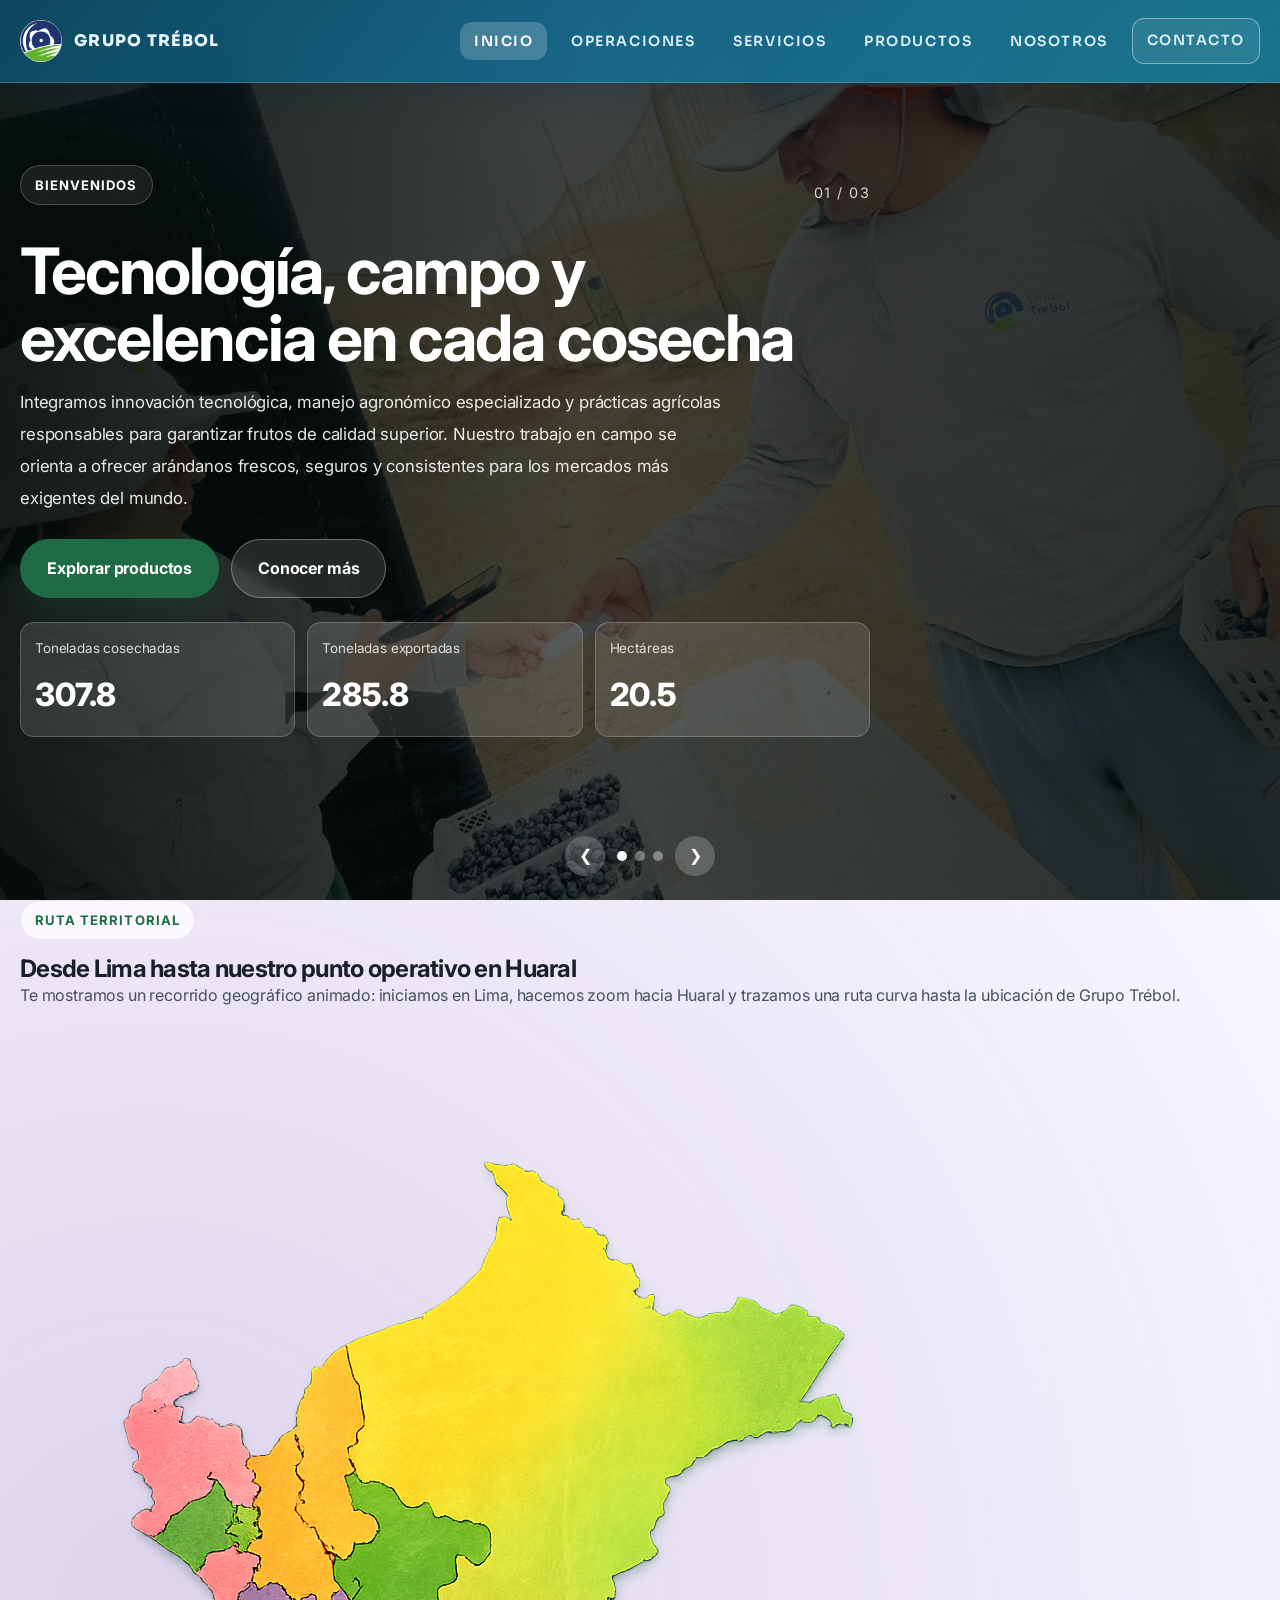
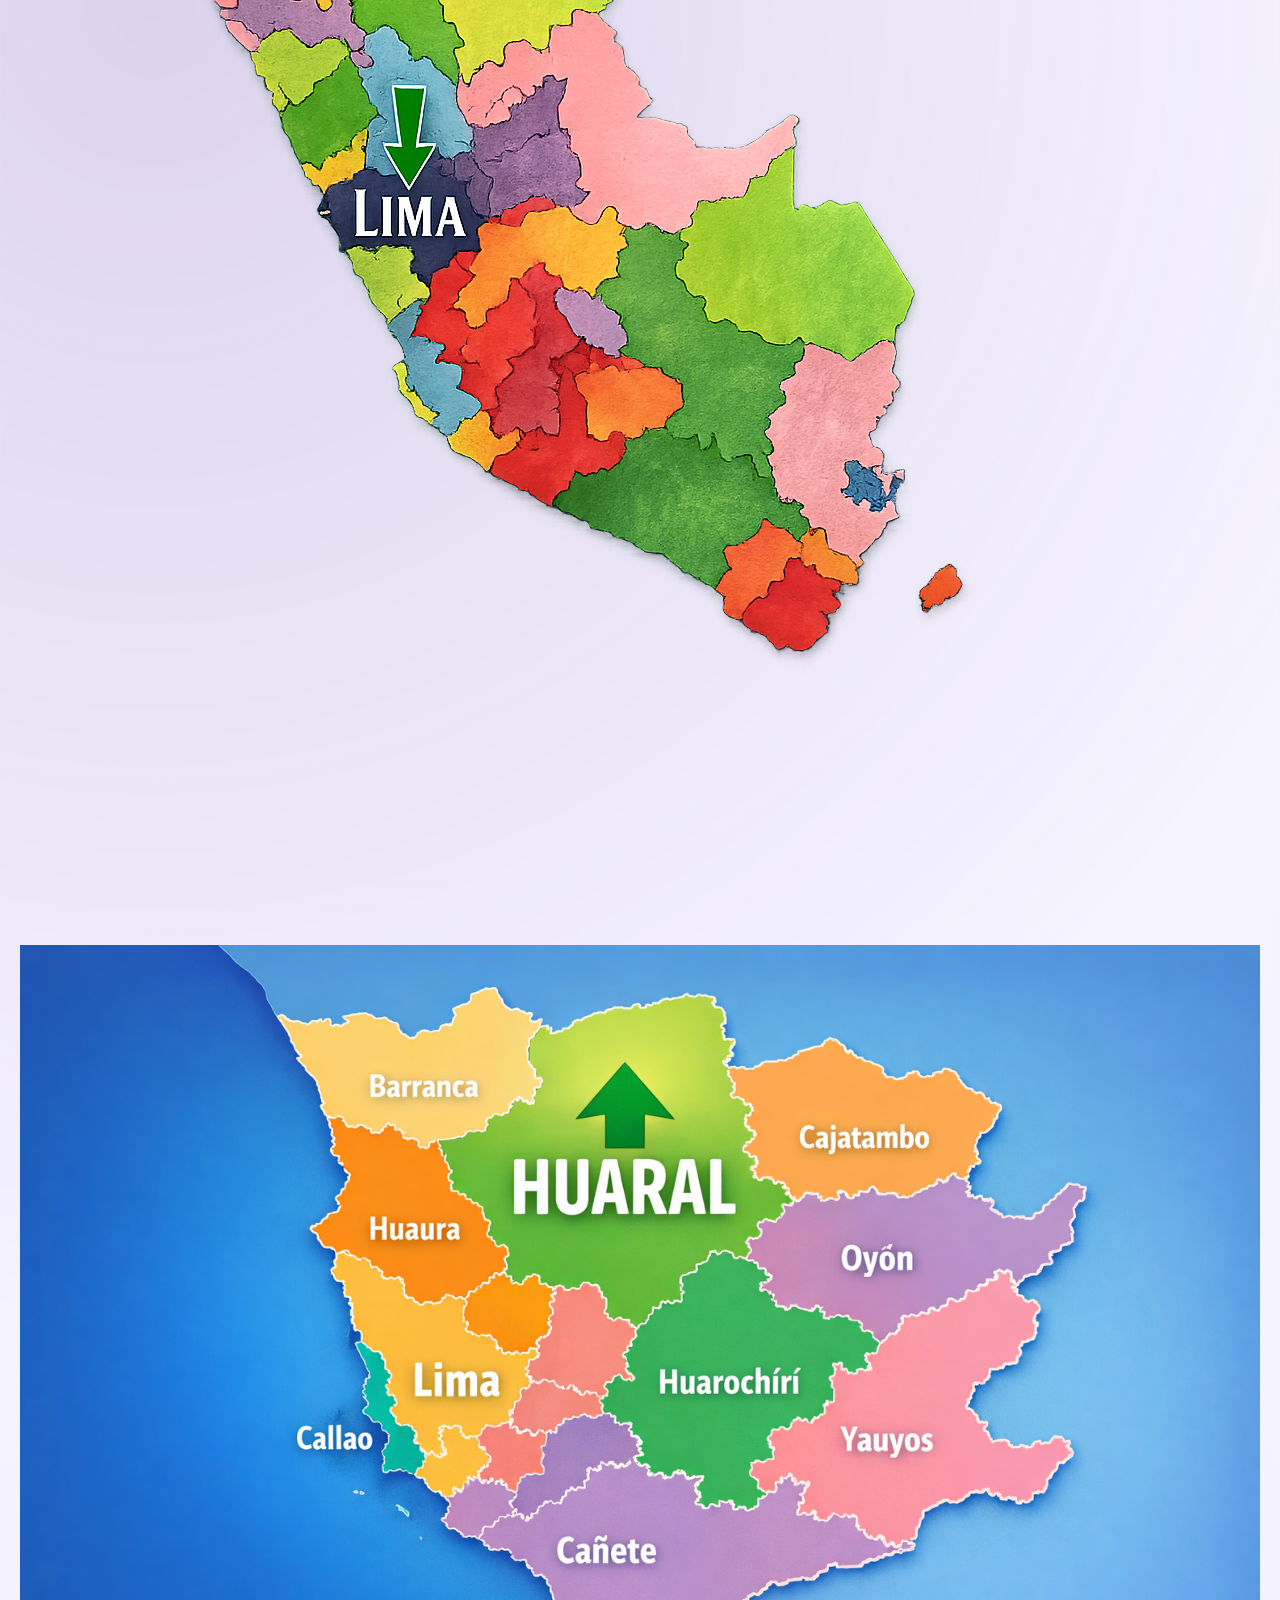
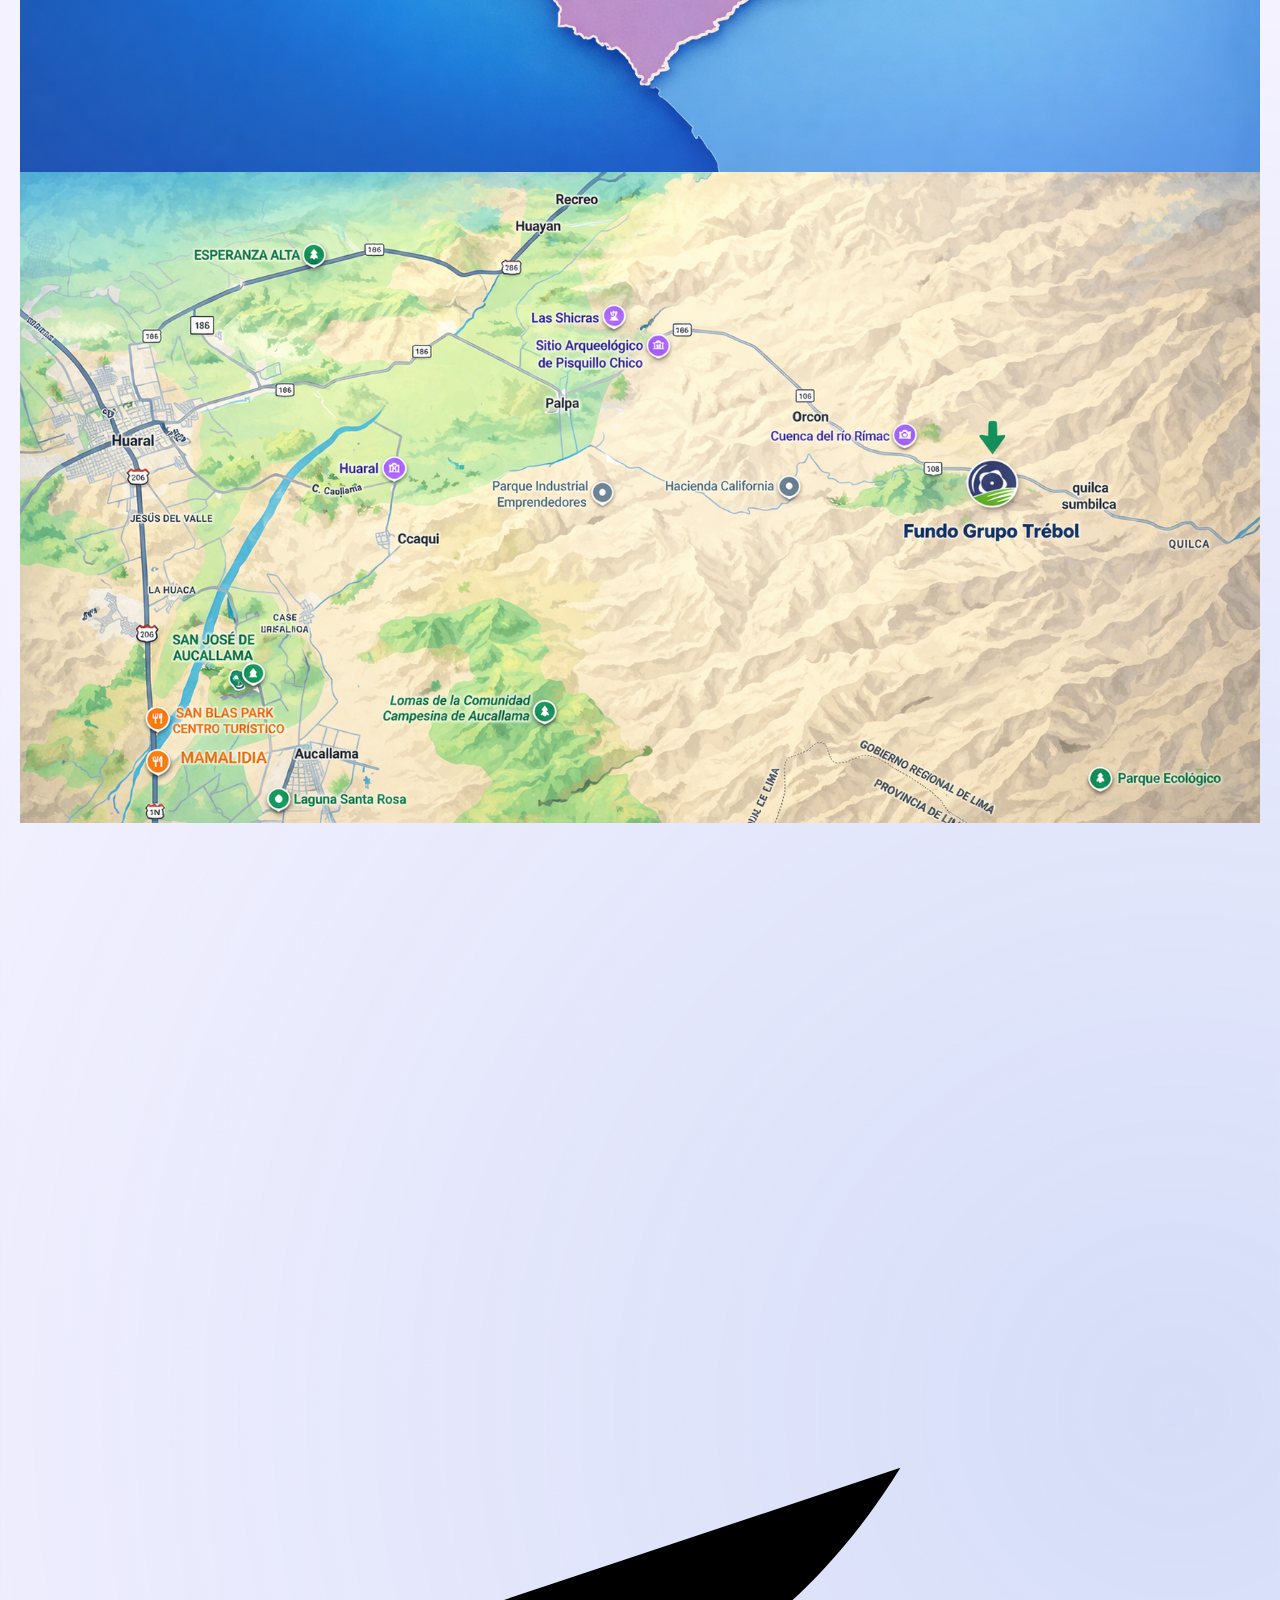
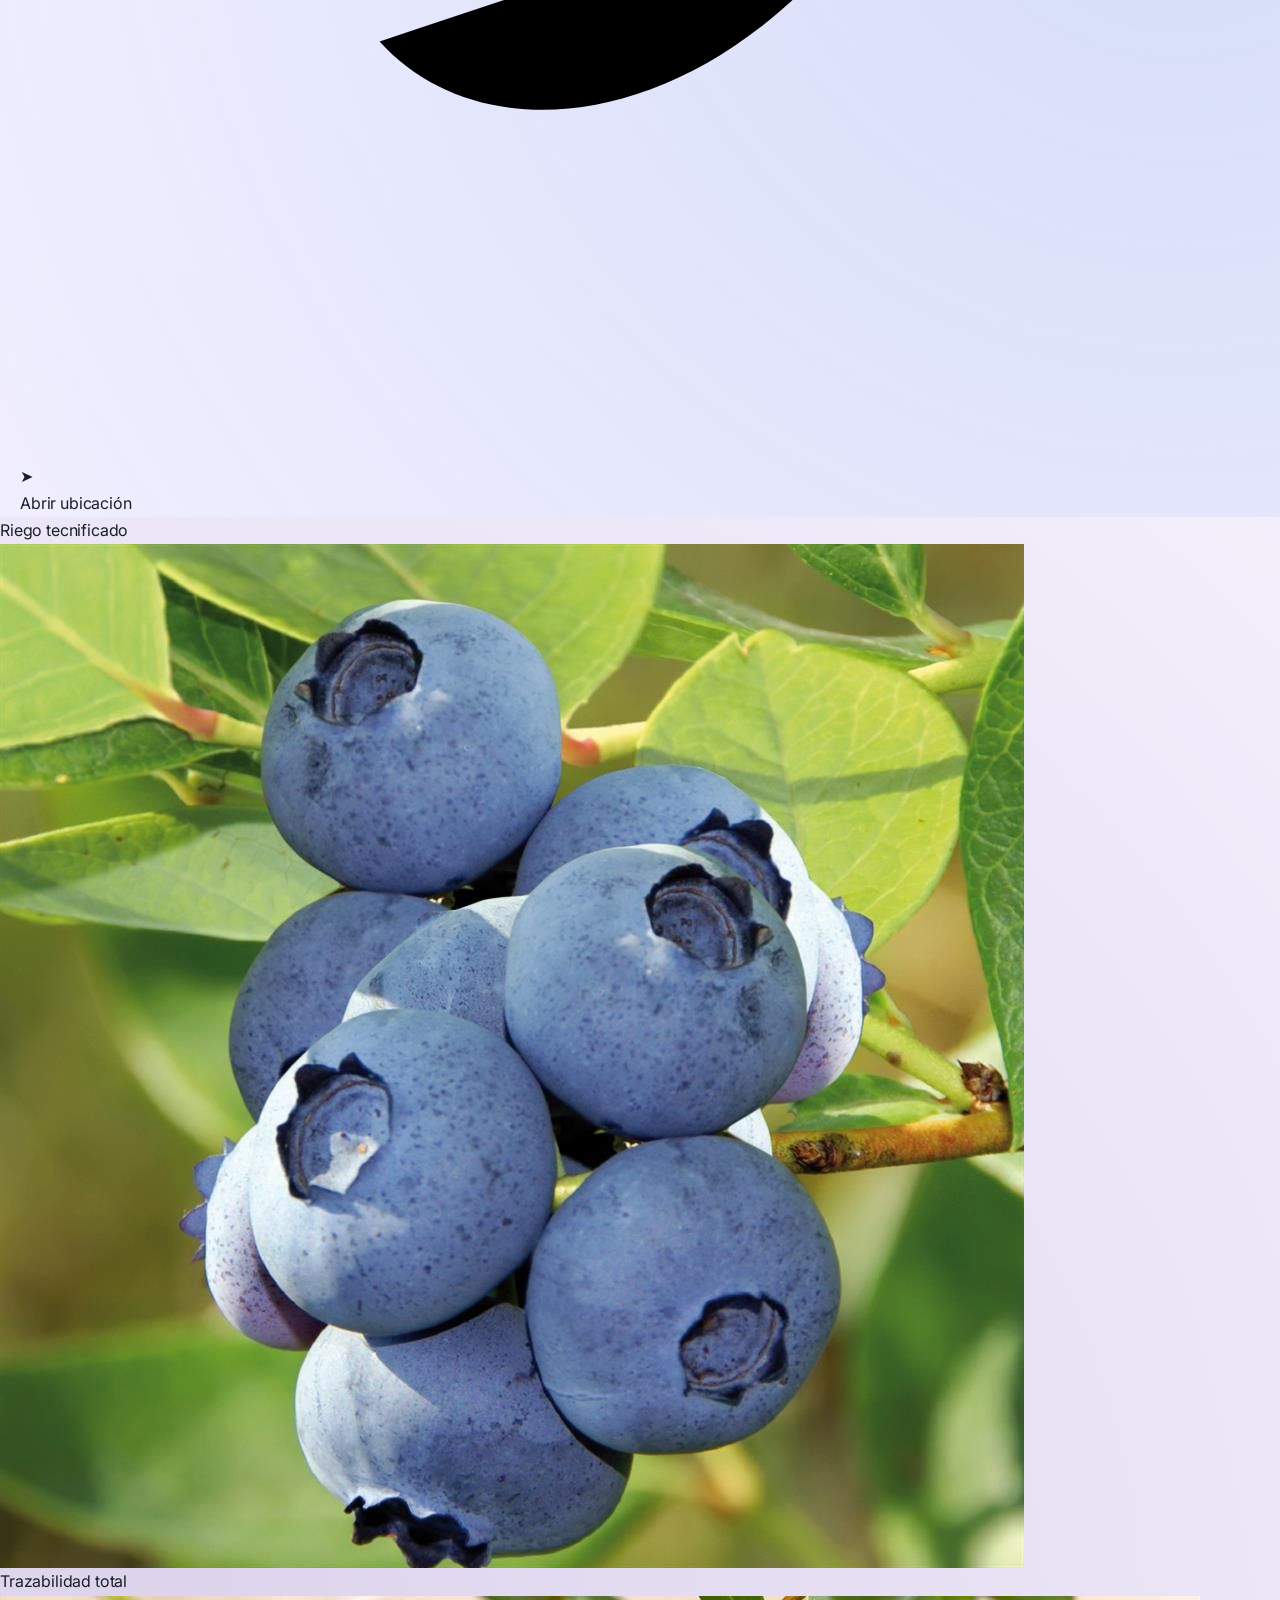
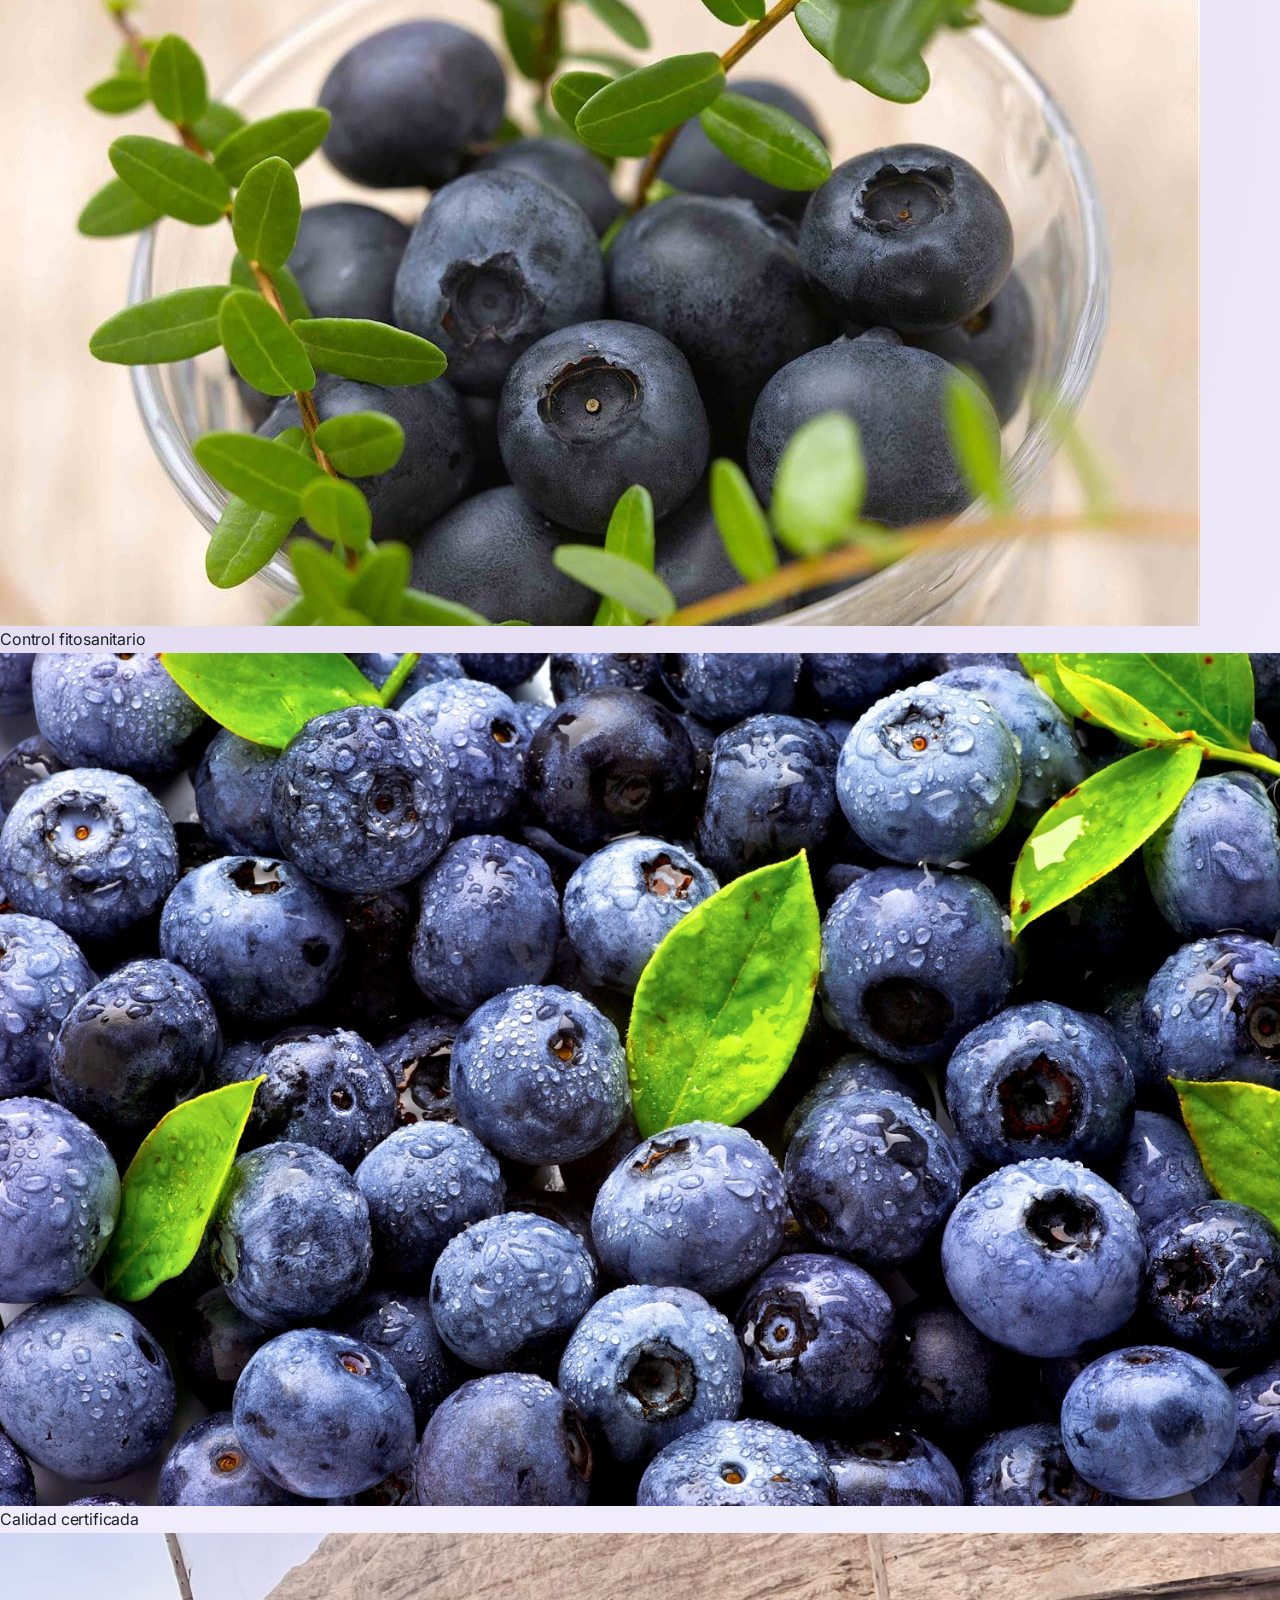
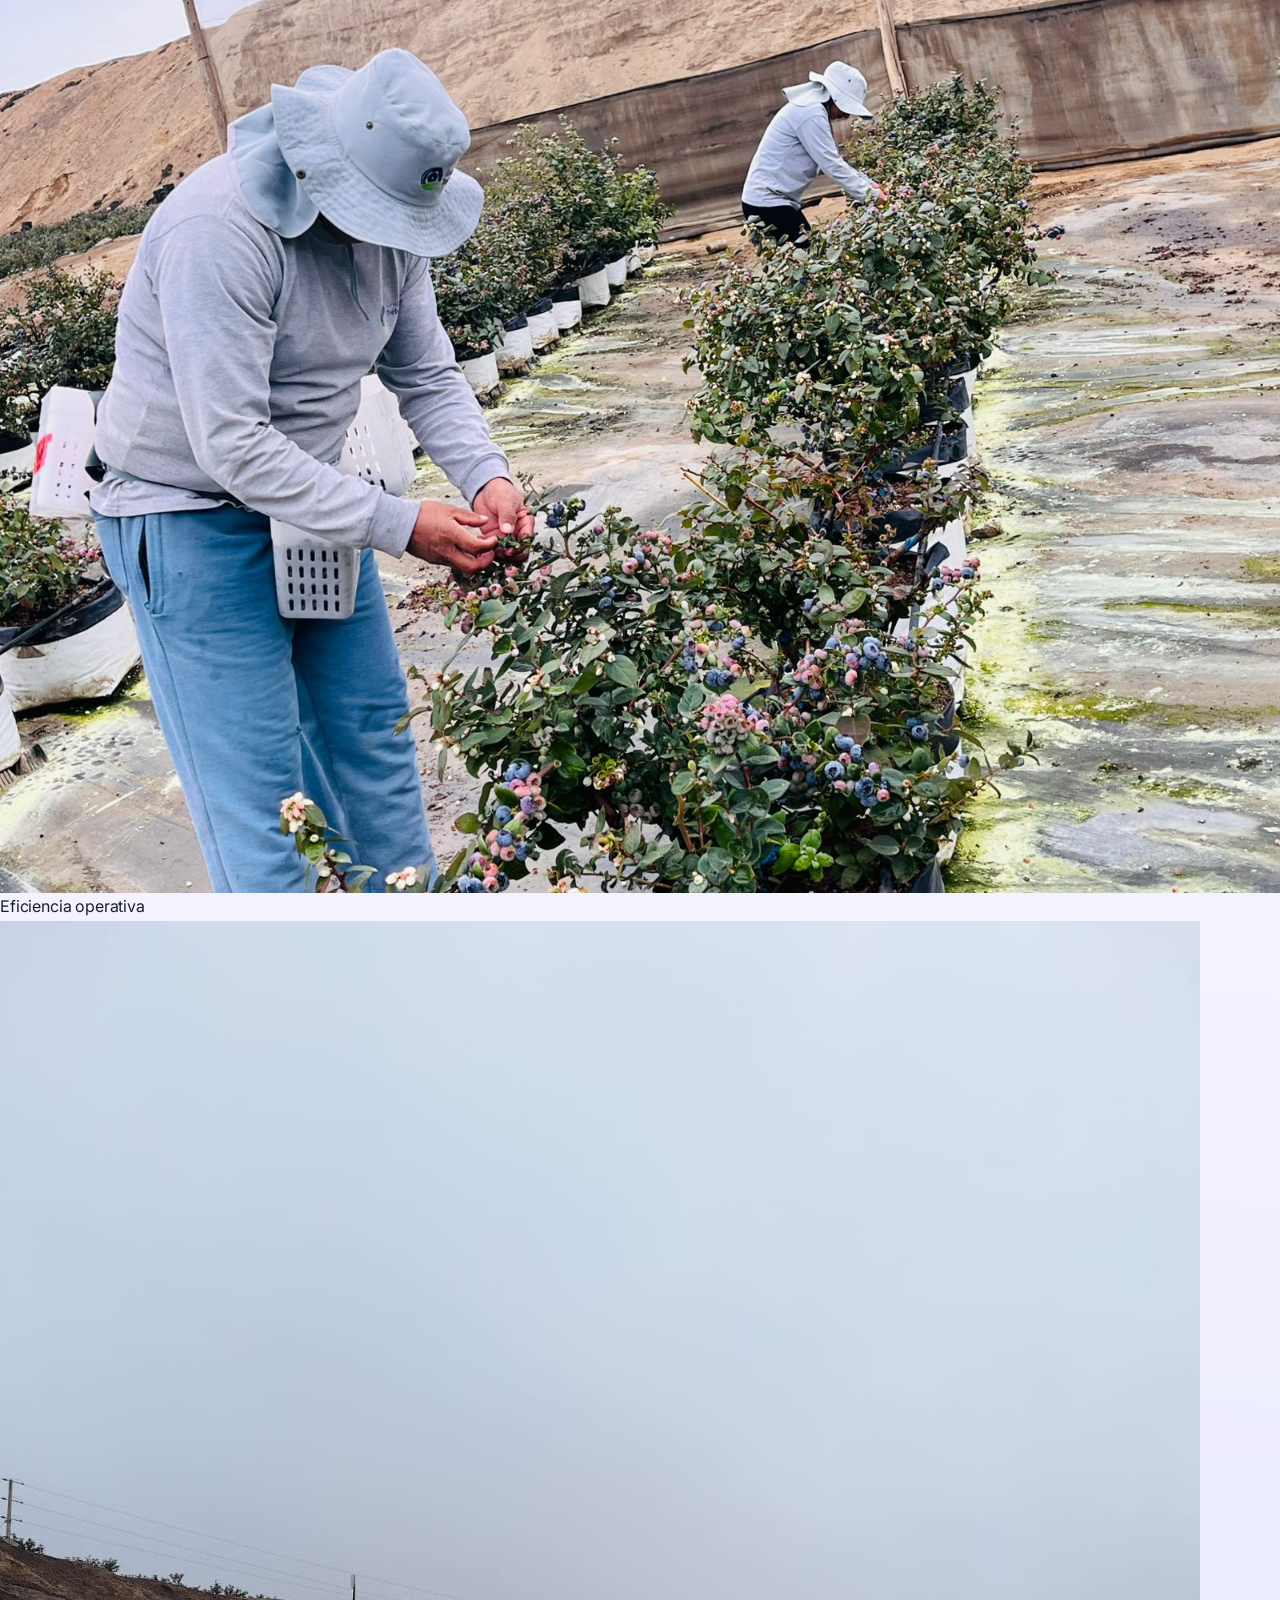
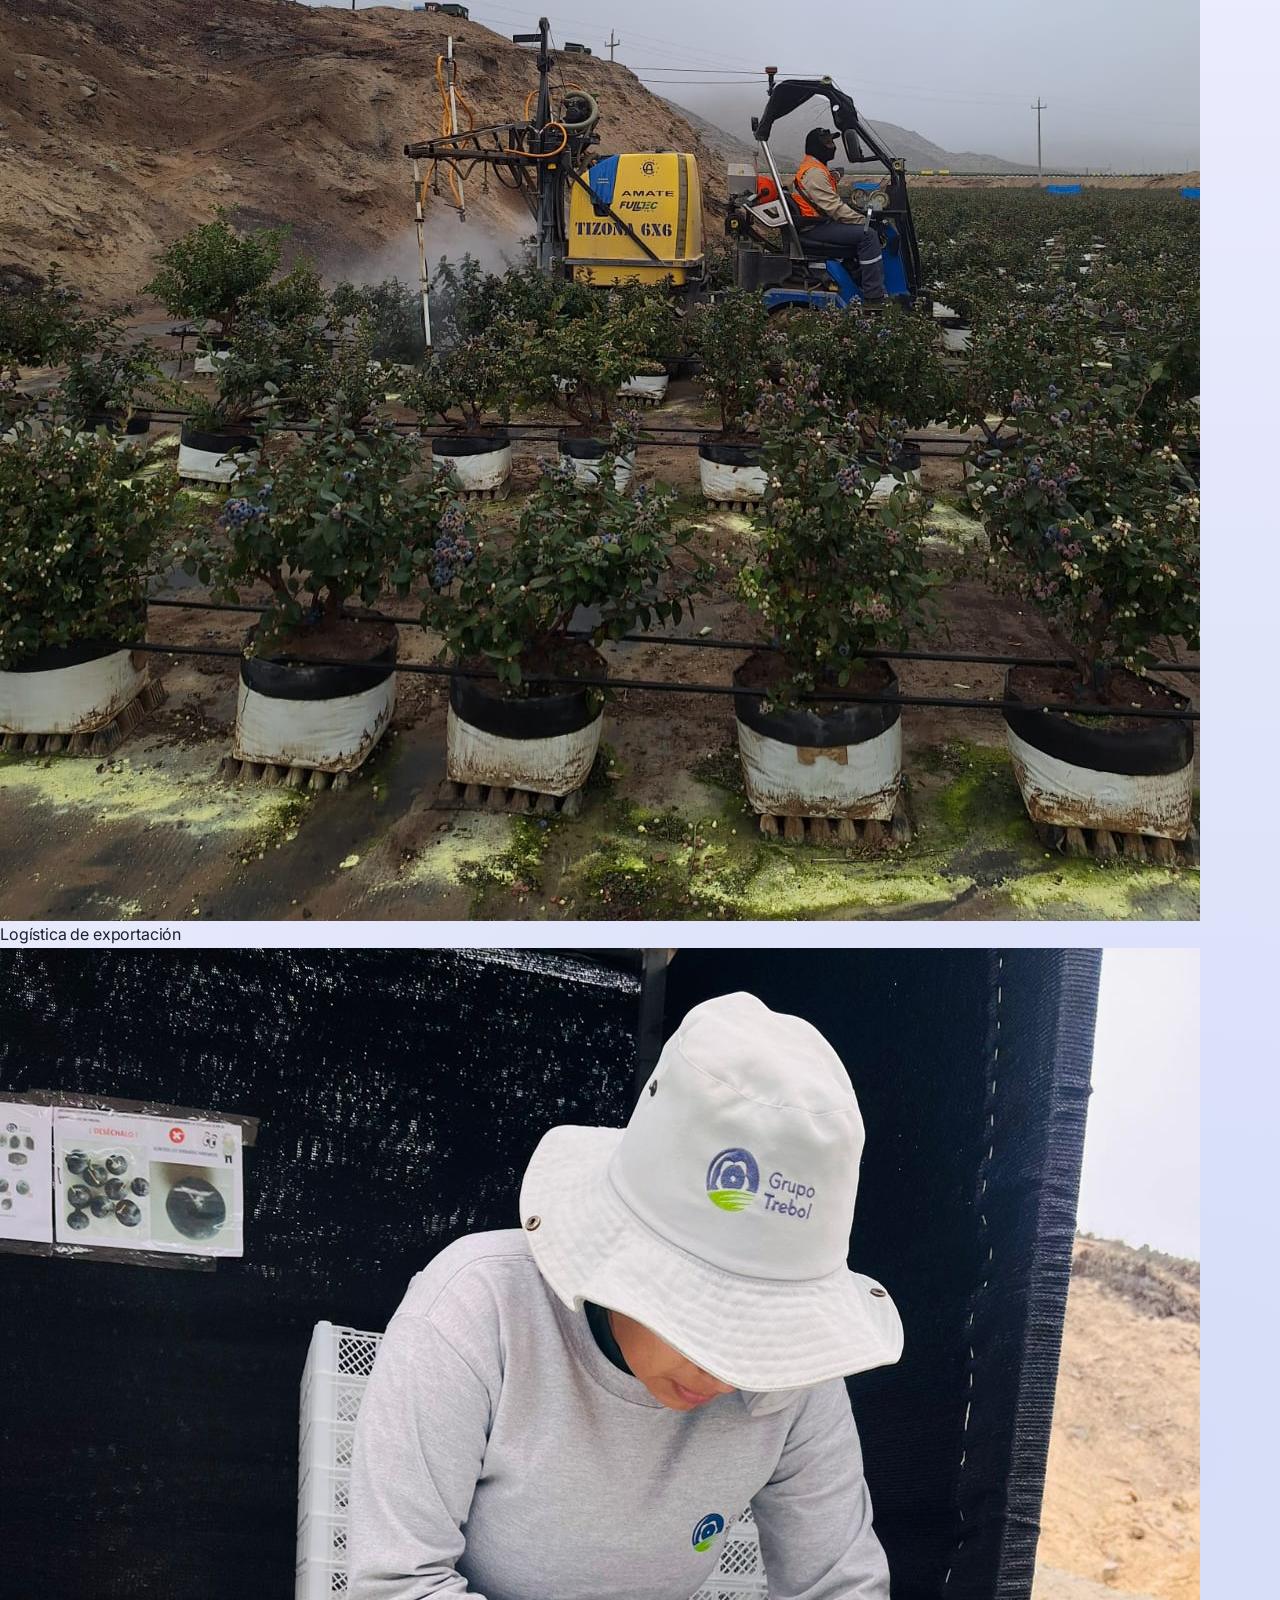
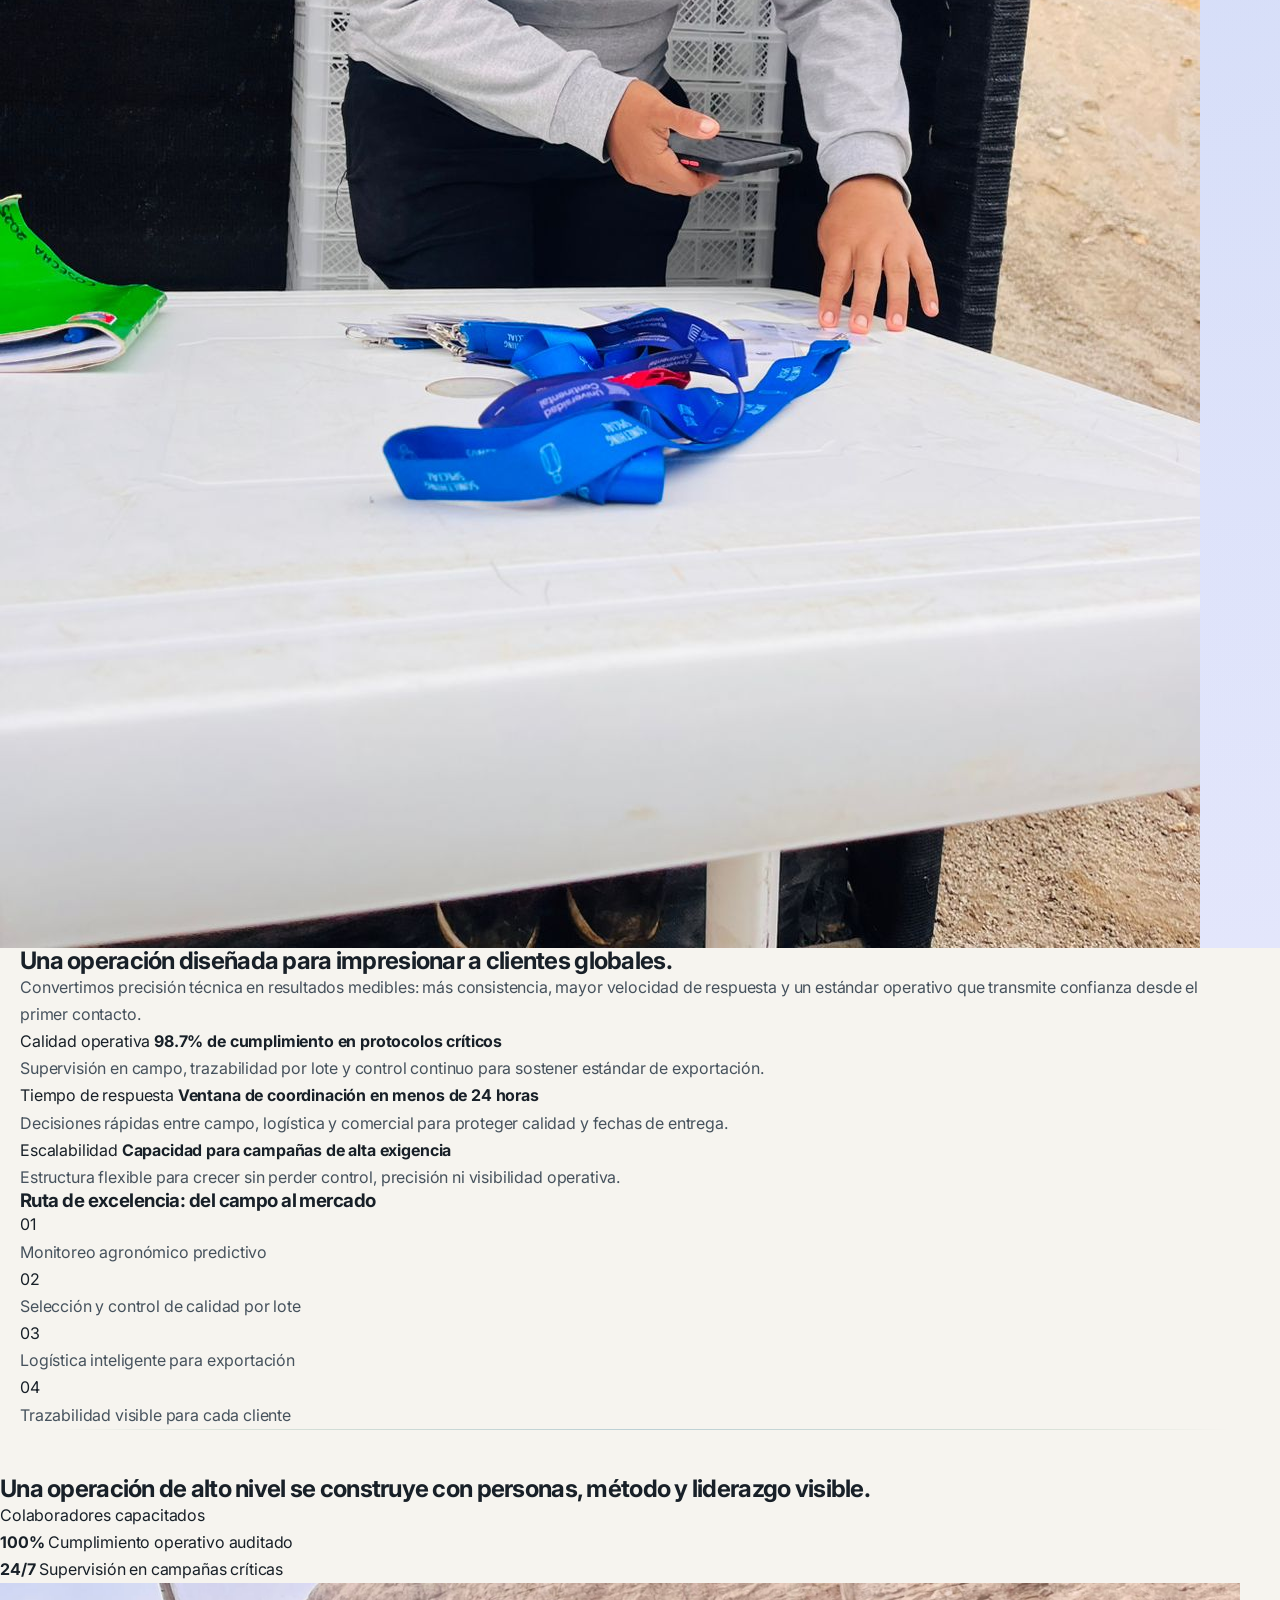
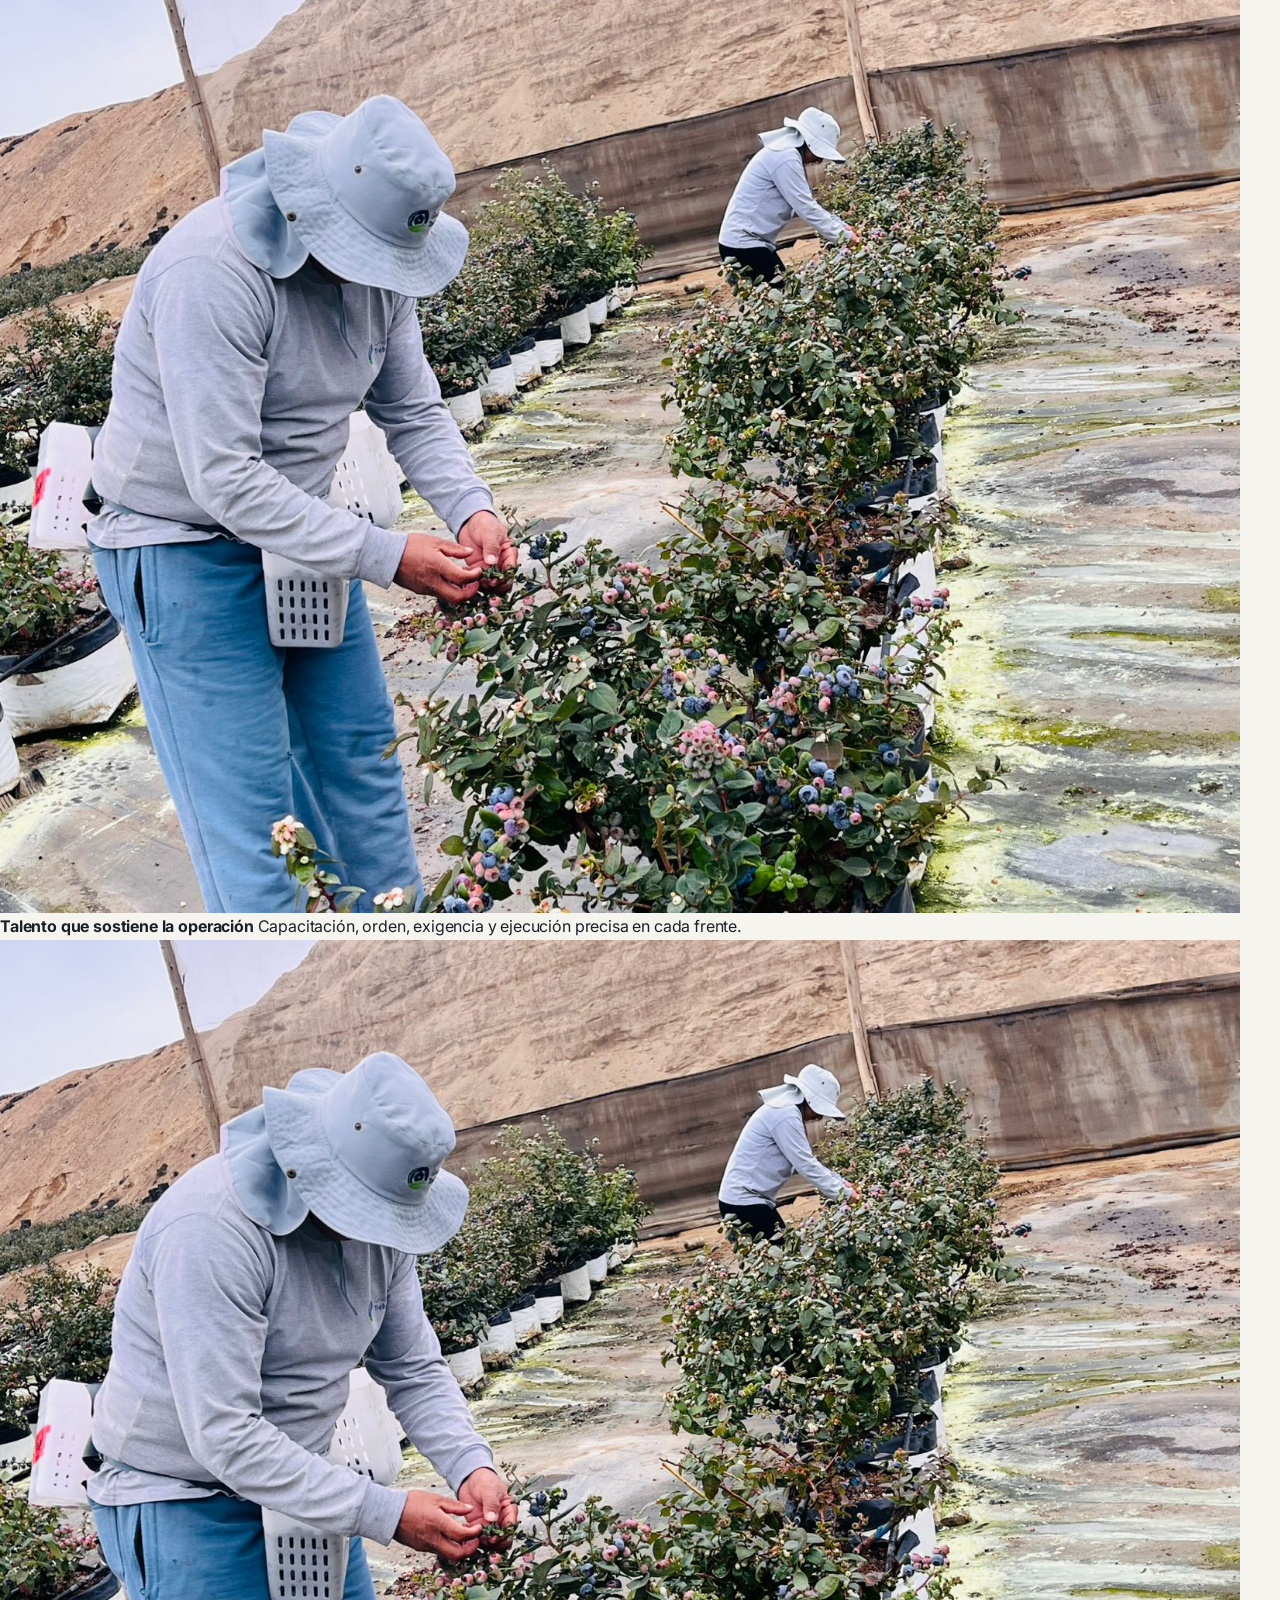
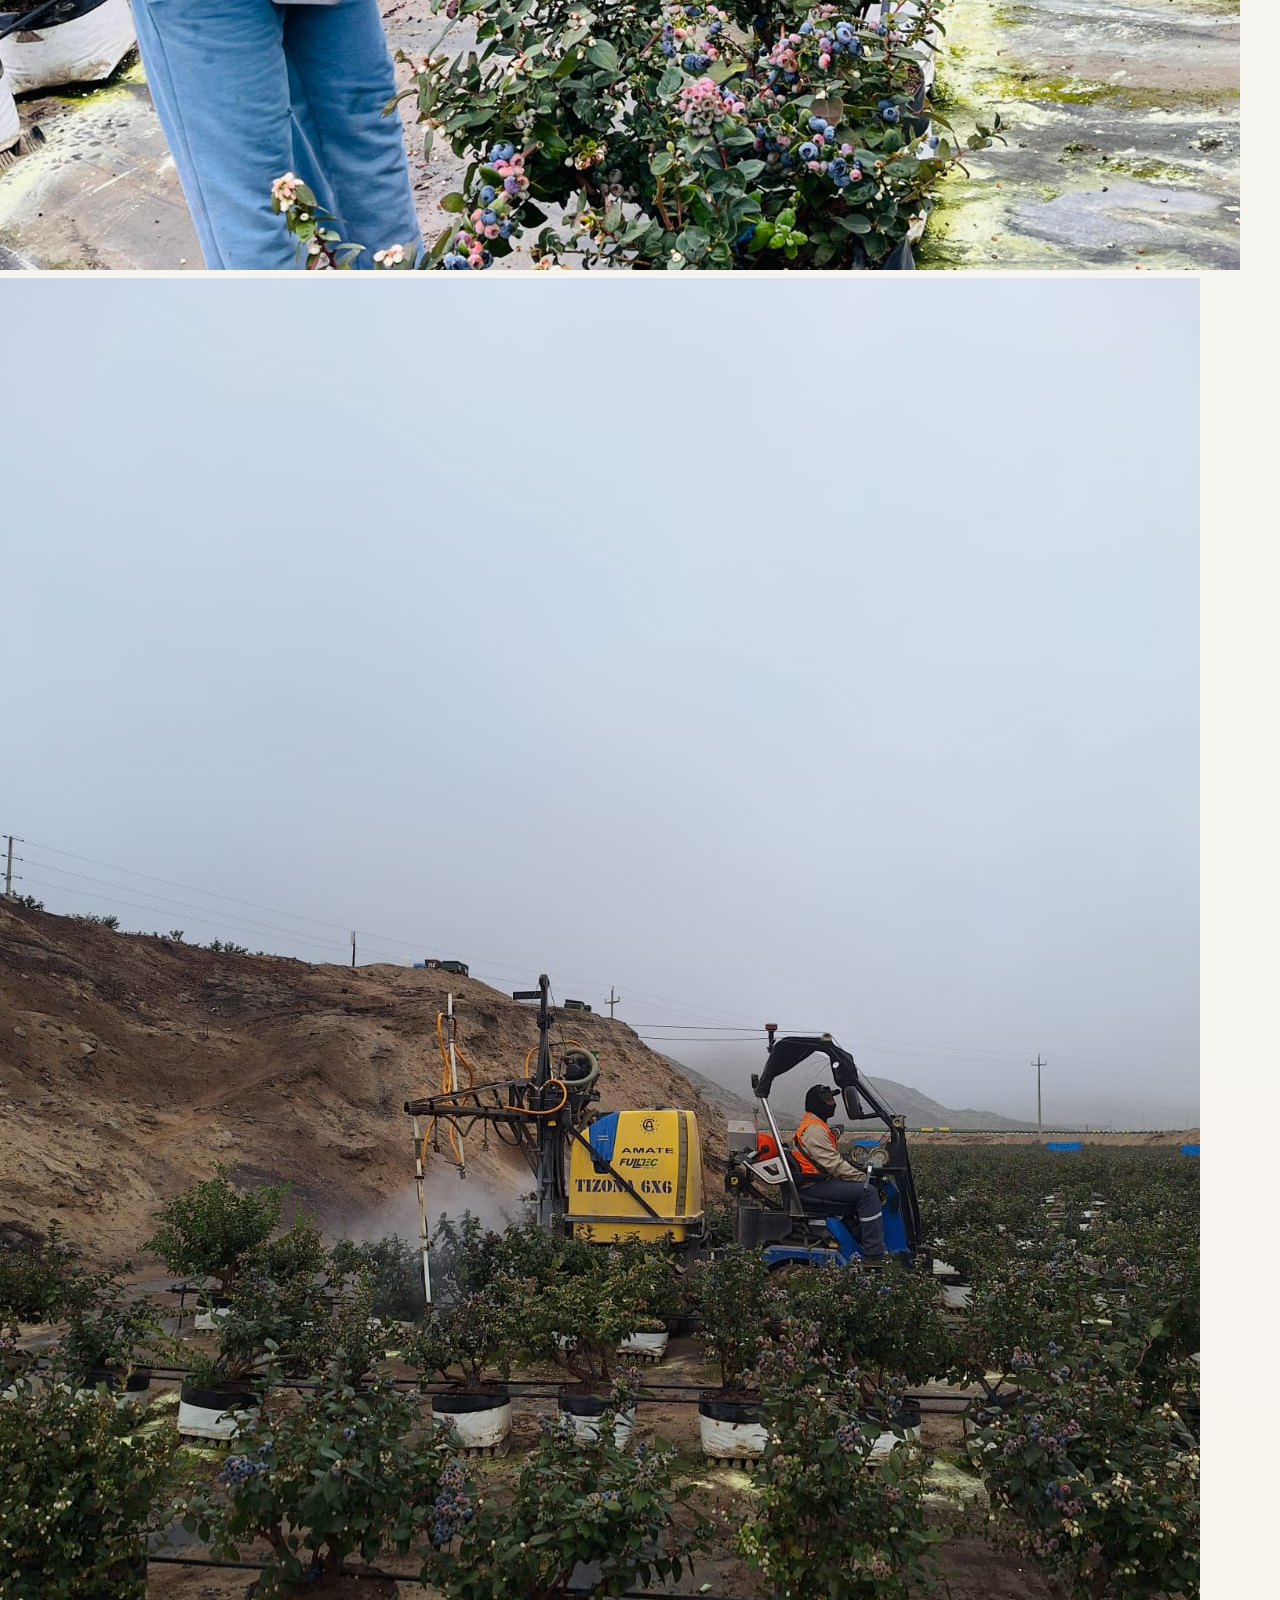
==== commit 93d7102a: "Improve legibility and professional tone in footer and hero" ====
--- a/index.html
+++ b/index.html
@@ -132,11 +132,6 @@
           </div>
         </div>
 
-        <div class="hero-side-panel" aria-hidden="true">
-          <div class="hero-side-line"></div>
-          <p>Agroexportación • Innovación • Calidad</p>
-        </div>
-
         <div class="hero-controls-wrap">
           <button class="hero-nav hero-prev" type="button" aria-label="Slide anterior">
             <span>&#10094;</span>
@@ -159,10 +154,6 @@
           </button>
         </div>
 
-        <div class="hero-scroll-indicator" aria-hidden="true">
-          <span>Desliza</span>
-          <div class="hero-scroll-line"></div>
-        </div>
       </div>
     </section>
 
--- a/assets/css/global.css
+++ b/assets/css/global.css
@@ -74,7 +74,7 @@
   --color-surface: #ffffff;
   --color-surface-alt: #eef2ec;
   --color-text: #182028;
-  --color-text-soft: #5f6b76;
+  --color-text-soft: #46525d;
   --color-primary: #1f6b45;
   --color-primary-hover: #185537;
   --color-border: rgba(24, 32, 40, 0.10);
@@ -653,7 +653,7 @@
 ========================= */
 .footer {
   background: linear-gradient(180deg, #132019 0%, #101820 100%);
-  color: #e5e7eb;
+  color: #ffffff;
   padding-top: var(--space-80);
 }
 
@@ -672,7 +672,7 @@
 .footer-grid p,
 .footer-links li,
 .footer-links a {
-  color: #cfd7de;
+  color: rgba(255, 255, 255, 0.96);
 }
 
 .footer-links {
@@ -682,6 +682,14 @@
 
 .footer-links a:hover {
   color: #ffffff;
+  text-decoration: underline;
+  text-underline-offset: 4px;
+}
+
+.footer a:focus-visible {
+  outline: 2px solid rgba(255, 255, 255, 0.92);
+  outline-offset: 3px;
+  border-radius: 6px;
 }
 
 .footer-bottom {
@@ -1190,22 +1198,3 @@
     grid-template-columns: 1fr;
   }
 }
-
-/* Ajuste corporativo para reducir saturación visual */
-:root {
-  --header-bg: linear-gradient(135deg, rgba(10, 48, 34, 0.95), rgba(17, 74, 50, 0.92));
-  --header-border: rgba(255, 255, 255, 0.14);
-  --color-bg: #f2f4f1;
-  --color-surface-alt: #e9efea;
-}
-
-.page-vibrant {
-  background: var(--color-bg);
-}
-
-.section-theme-ocean::before,
-.section-theme-emerald::before,
-.section-theme-sunrise::before,
-.section-theme-plum::before {
-  background: linear-gradient(180deg, #f7f8f6 0%, #eef2ee 100%);
-}
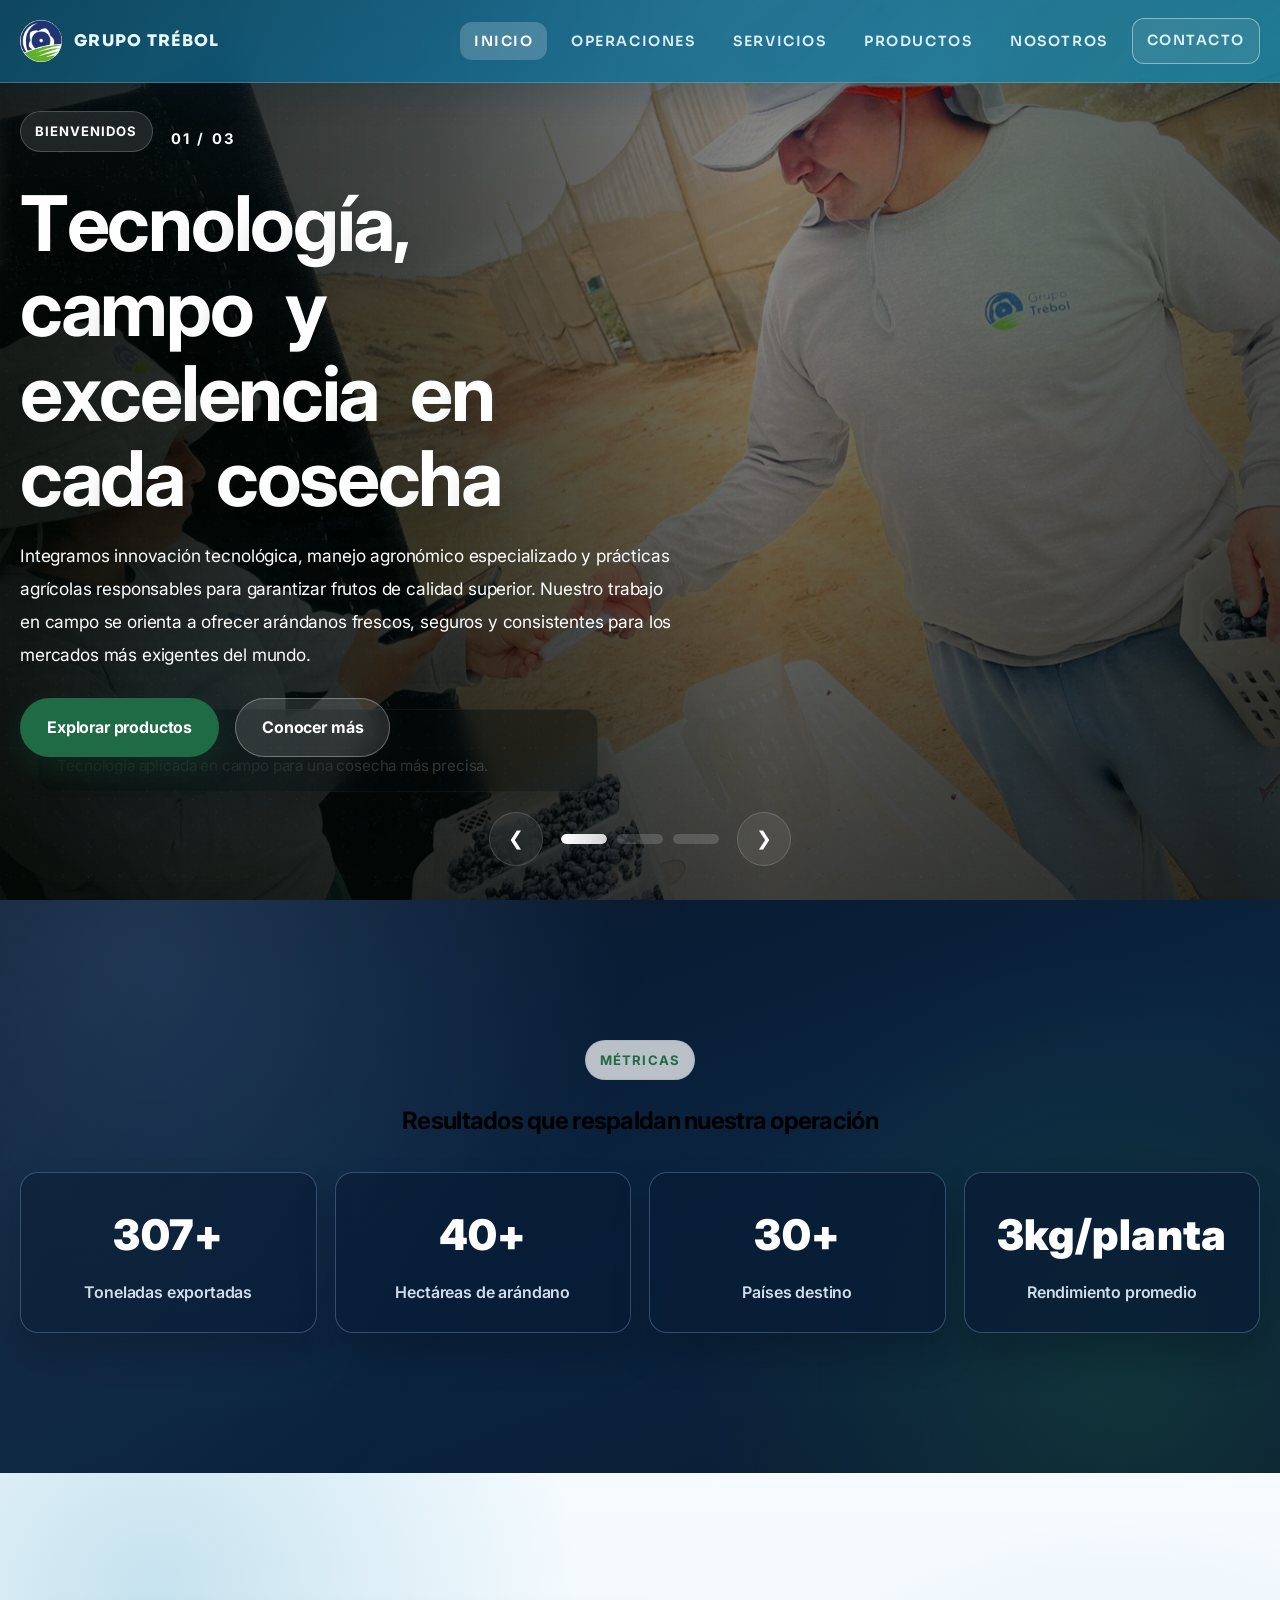
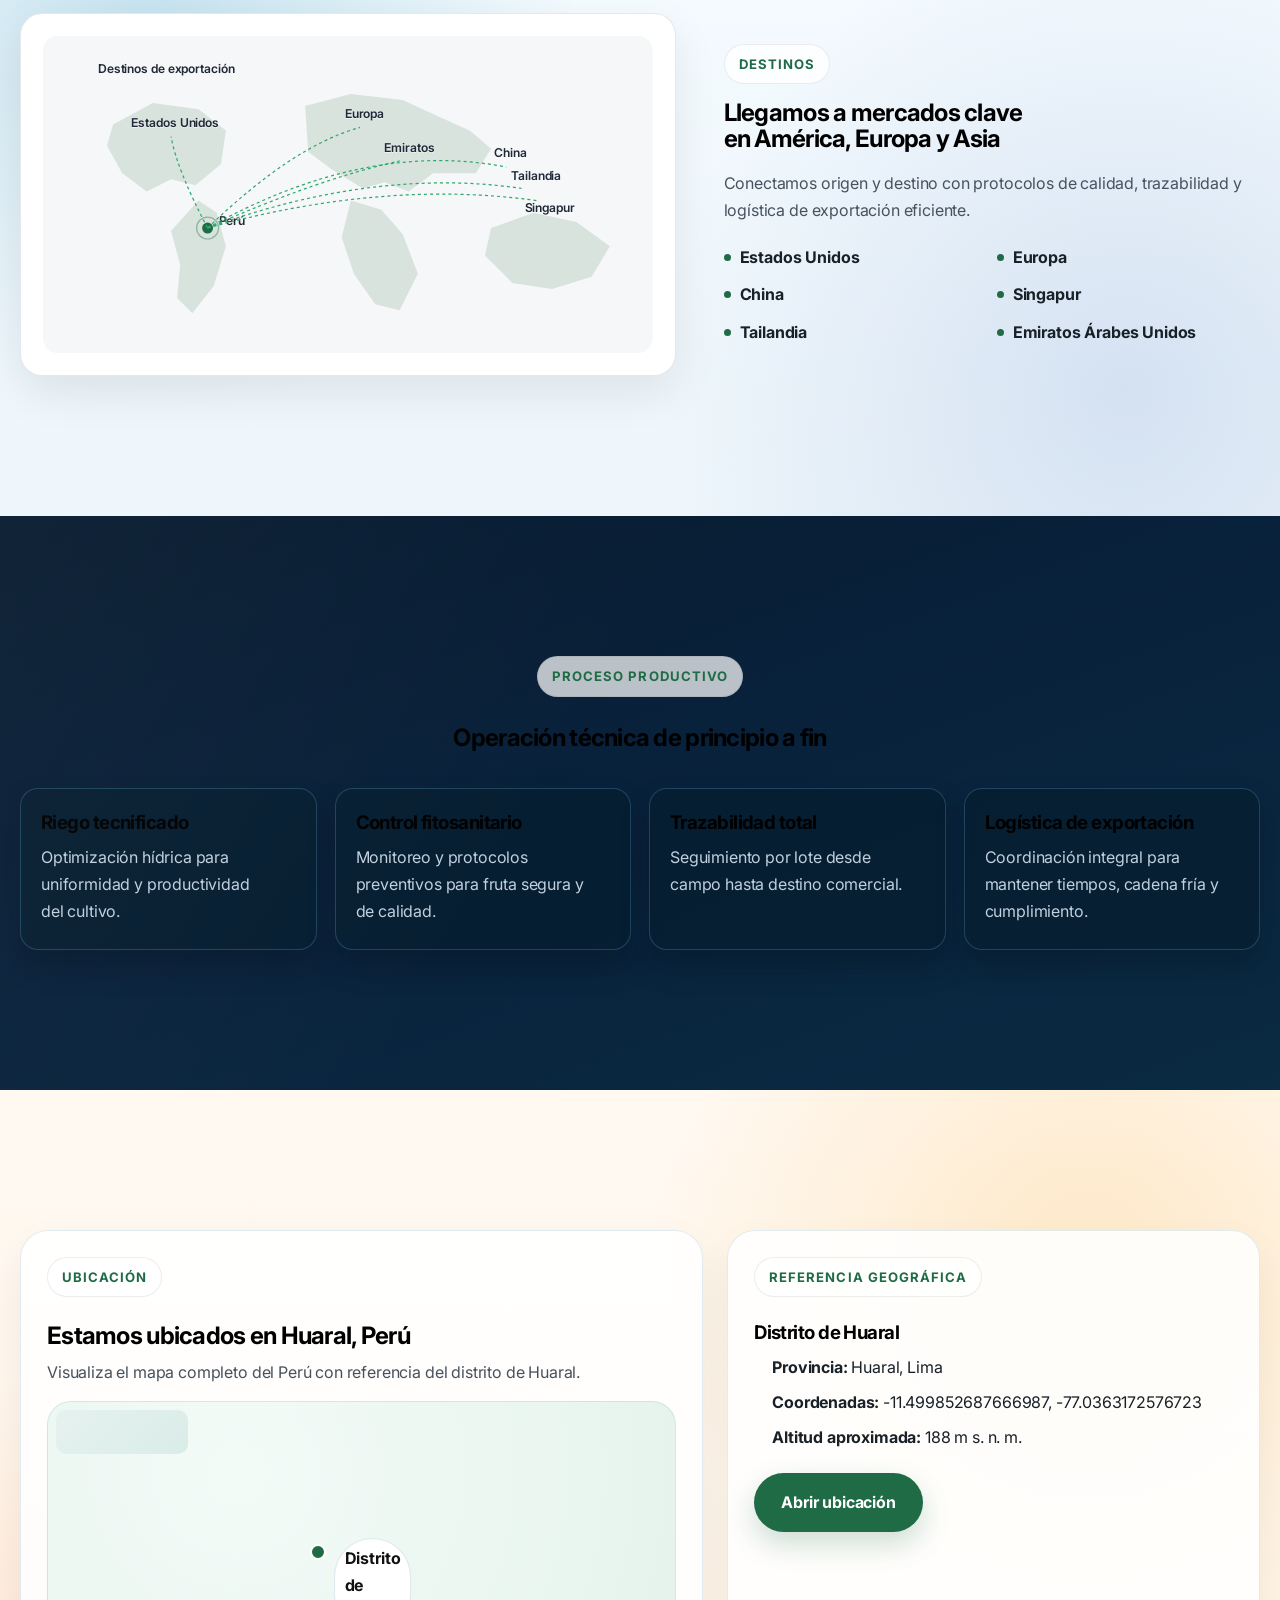
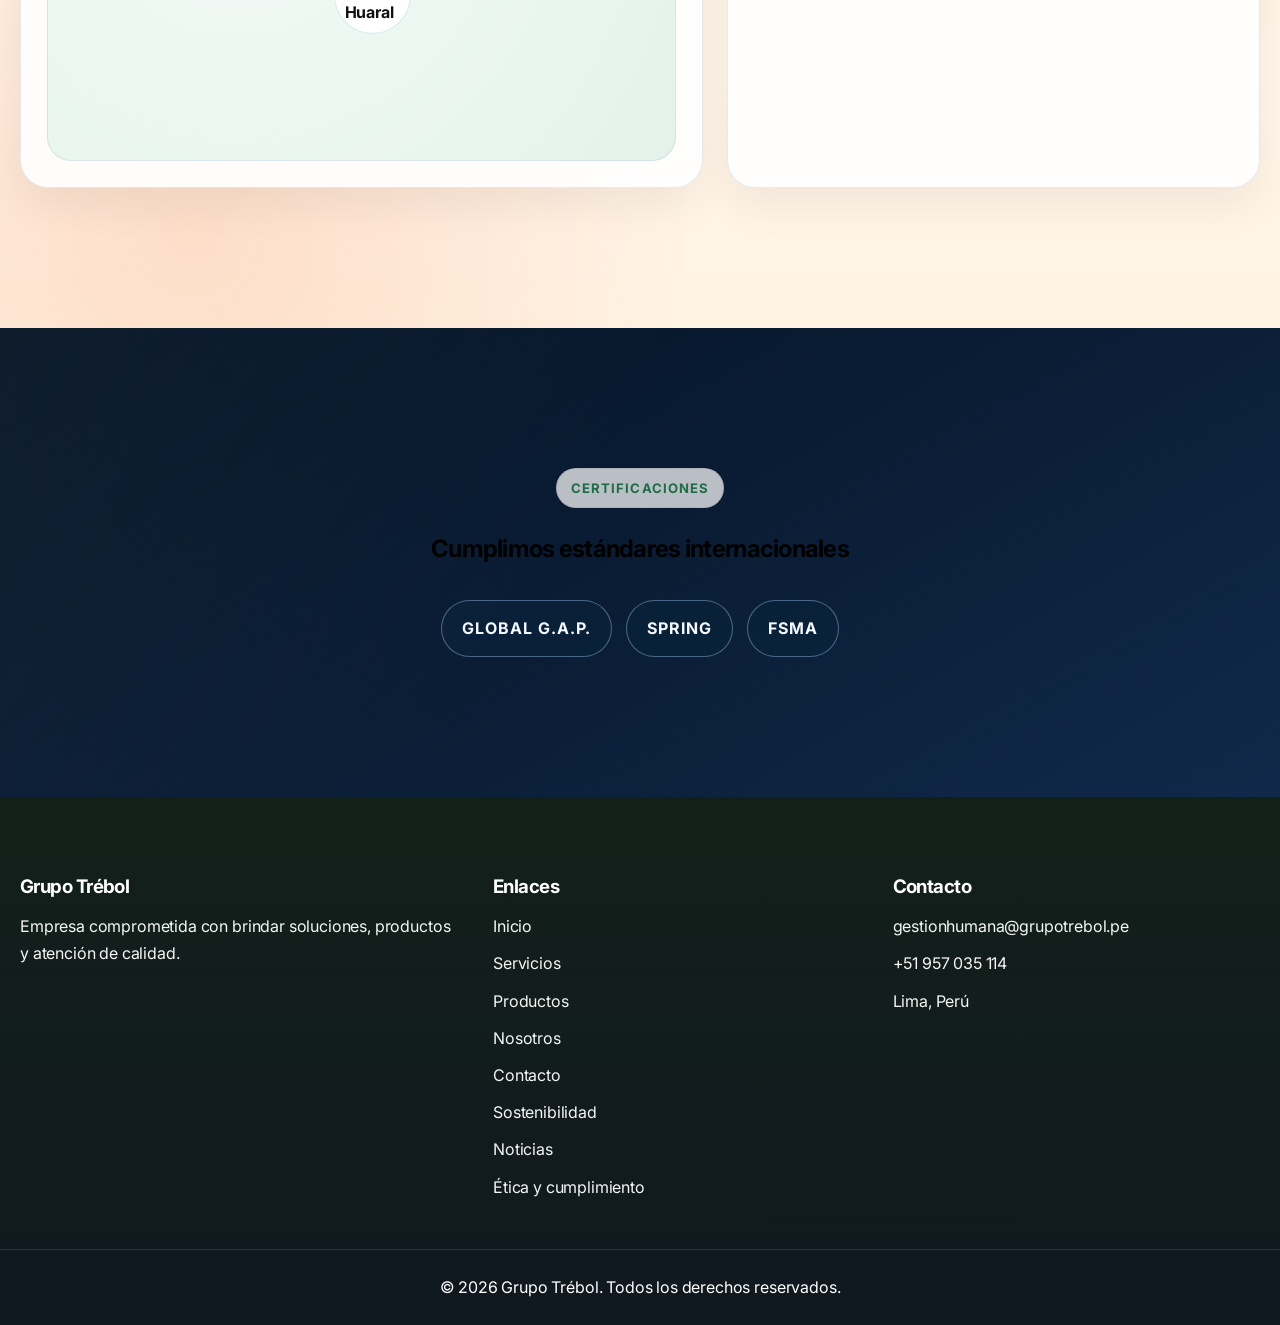
==== commit b399b85a: "Refina secciones del home según estructura del PPT" ====
--- a/index.html
+++ b/index.html
@@ -112,23 +112,6 @@
               <a href="productos.html" class="btn btn-primary">Explorar productos</a>
               <a href="nosotros.html" class="btn btn-secondary">Conocer más</a>
             </div>
-
-            <div class="hero-metrics" id="heroMetrics" aria-label="Indicadores de campaña">
-              <article class="hero-metric-card">
-                <span class="hero-metric-label">Toneladas cosechadas</span>
-                <strong class="hero-metric-value counter-value" data-target="307.83">0</strong>
-              </article>
-
-              <article class="hero-metric-card">
-                <span class="hero-metric-label">Toneladas exportadas</span>
-                <strong class="hero-metric-value counter-value" data-target="285.77">0</strong>
-              </article>
-
-              <article class="hero-metric-card">
-                <span class="hero-metric-label">Hectáreas</span>
-                <strong class="hero-metric-value counter-value" data-target="20.50">0</strong>
-              </article>
-            </div>
           </div>
         </div>
 
@@ -157,315 +140,35 @@
       </div>
     </section>
 
-    <section class="geo-story-section section-theme-plum" id="geoStorySection" aria-label="Narrativa geográfica Grupo Trébol">
-      <div class="container geo-story-wrapper">
-        <div class="geo-story-intro reveal">
-          <span class="section-tag">Ruta territorial</span>
-          <h2>Desde Lima hasta nuestro punto operativo en Huaral</h2>
-          <p>
-            Te mostramos un recorrido geográfico animado: iniciamos en Lima, hacemos zoom hacia Huaral y trazamos una ruta curva
-            hasta la ubicación de Grupo Trébol.
-          </p>
-        </div>
-
-        <div class="geo-story-canvas" id="geoStoryCanvas">
-          <figure class="geo-map geo-map-1" aria-label="Mapa de Lima">
-            <img src="assets/img/hero/mapa_1.png" alt="Mapa general con referencia a Lima" />
-          </figure>
-
-          <figure class="geo-map geo-map-2" aria-label="Mapa de Huaral">
-            <img src="assets/img/hero/mapa_2.png" alt="Mapa intermedio con referencia a Huaral" />
-          </figure>
-
-          <figure class="geo-map geo-map-3" aria-label="Mapa final con ubicación de Grupo Trébol">
-            <img src="assets/img/hero/mapa_3.png" alt="Mapa final con logo de Grupo Trébol" />
-
-            <div class="geo-route-layer" aria-hidden="true">
-              <svg viewBox="0 0 100 100" preserveAspectRatio="none">
-                <defs>
-                  <linearGradient id="geoRouteGradient" x1="0%" y1="0%" x2="100%" y2="100%">
-                    <stop offset="0%" stop-color="#b0f5d2" />
-                    <stop offset="55%" stop-color="#49d693" />
-                    <stop offset="100%" stop-color="#ffffff" />
-                  </linearGradient>
-                  <filter id="geoRouteGlow" x="-30%" y="-30%" width="160%" height="160%">
-                    <feGaussianBlur stdDeviation="1.2" result="blur" />
-                    <feMerge>
-                      <feMergeNode in="blur" />
-                      <feMergeNode in="SourceGraphic" />
-                    </feMerge>
-                  </filter>
-                </defs>
-                <path id="geoRoutePath" d="M 29 66 C 38 76, 58 73, 71 52" />
-              </svg>
-              <span class="geo-route-arrow" id="geoRouteArrow" aria-hidden="true">➤</span>
-            </div>
-          </figure>
-
-          <a
-            class="geo-location-btn"
-            id="geoLocationBtn"
-            href="https://www.google.com/maps?q=-11.499868446541566,-77.03626361646987"
-            target="_blank"
-            rel="noopener noreferrer"
-          >
-            Abrir ubicación
-          </a>
-        </div>
-      </div>
-    </section>
-
-    <section class="tech-ribbon section-theme-plum">
-      <div class="ribbon-track">
-
-        <article class="flip-card" tabindex="0">
-          <div class="flip-card-inner">
-            <div class="flip-card-front color-1">
-              <span>Riego tecnificado</span>
-            </div>
-            <div class="flip-card-back">
-              <img src="assets/img/productos/producto1_carrousel.jpg" alt="Riego tecnificado">
-            </div>
-          </div>
-        </article>
-
-        <article class="flip-card" tabindex="0">
-          <div class="flip-card-inner">
-            <div class="flip-card-front color-2">
-              <span>Trazabilidad total</span>
-            </div>
-            <div class="flip-card-back">
-              <img src="assets/img/productos/producto2_carrousel.jpg" alt="Trazabilidad total">
-            </div>
-          </div>
-        </article>
-
-        <article class="flip-card" tabindex="0">
-          <div class="flip-card-inner">
-            <div class="flip-card-front color-3">
-              <span>Control fitosanitario</span>
-            </div>
-            <div class="flip-card-back">
-              <img src="assets/img/productos/producto3_carrousel.jpg" alt="Control fitosanitario">
-            </div>
-          </div>
-        </article>
-
-        <article class="flip-card" tabindex="0">
-          <div class="flip-card-inner">
-            <div class="flip-card-front color-4">
-              <span>Calidad certificada</span>
-            </div>
-            <div class="flip-card-back">
-              <img src="assets/img/nosotros/nosotros_hero1.jpeg" alt="Calidad certificada">
-            </div>
-          </div>
-        </article>
-
-        <article class="flip-card" tabindex="0">
-          <div class="flip-card-inner">
-            <div class="flip-card-front color-5">
-              <span>Eficiencia operativa</span>
-            </div>
-            <div class="flip-card-back">
-              <img src="assets/img/nosotros/nosotros_hero2.jpeg" alt="Eficiencia operativa">
-            </div>
-          </div>
-        </article>
-
-        <article class="flip-card" tabindex="0">
-          <div class="flip-card-inner">
-            <div class="flip-card-front color-6">
-              <span>Logística de exportación</span>
-            </div>
-            <div class="flip-card-back">
-              <img src="assets/img/nosotros/nosotros_hero3.jpeg" alt="Logística de exportación">
-            </div>
-          </div>
-        </article>
-
-      </div>
-    </section>
-
-    <section class="premium-impact reveal" id="premiumImpact">
-      <div class="container premium-impact-inner">
-        <div class="premium-impact-heading">
-          <h2>Una operación diseñada para impresionar a clientes globales.</h2>
-          <p>
-            Convertimos precisión técnica en resultados medibles: más consistencia, mayor velocidad de respuesta y un estándar operativo que transmite confianza desde el primer contacto.
-          </p>
-        </div>
-
-        <div class="premium-impact-grid">
-          <article class="premium-card">
-            <span class="premium-card-kicker">Calidad operativa</span>
-            <strong>98.7% de cumplimiento en protocolos críticos</strong>
-            <p>Supervisión en campo, trazabilidad por lote y control continuo para sostener estándar de exportación.</p>
+    <section class="section section-kpi-row reveal" aria-label="Métricas principales de exportación">
+      <div class="container">
+        <div class="section-heading-center">
+          <span class="section-tag">Métricas</span>
+          <h2>Resultados que respaldan nuestra operación</h2>
+        </div>
+
+        <div class="kpi-row">
+          <article class="kpi-card">
+            <strong class="kpi-value" data-target="307" data-suffix="+">0</strong>
+            <span>Toneladas exportadas</span>
           </article>
-
-          <article class="premium-card premium-card-highlight">
-            <span class="premium-card-kicker">Tiempo de respuesta</span>
-            <strong>Ventana de coordinación en menos de 24 horas</strong>
-            <p>Decisiones rápidas entre campo, logística y comercial para proteger calidad y fechas de entrega.</p>
+          <article class="kpi-card">
+            <strong class="kpi-value" data-target="40" data-suffix="+">0</strong>
+            <span>Hectáreas de arándano</span>
           </article>
-
-          <article class="premium-card">
-            <span class="premium-card-kicker">Escalabilidad</span>
-            <strong>Capacidad para campañas de alta exigencia</strong>
-            <p>Estructura flexible para crecer sin perder control, precisión ni visibilidad operativa.</p>
+          <article class="kpi-card">
+            <strong class="kpi-value" data-target="30" data-suffix="+">0</strong>
+            <span>Países destino</span>
           </article>
-        </div>
-
-        <div class="premium-journey">
-          <h3>Ruta de excelencia: del campo al mercado</h3>
-          <div class="premium-steps">
-            <article>
-              <span>01</span>
-              <p>Monitoreo agronómico predictivo</p>
-            </article>
-            <article>
-              <span>02</span>
-              <p>Selección y control de calidad por lote</p>
-            </article>
-            <article>
-              <span>03</span>
-              <p>Logística inteligente para exportación</p>
-            </article>
-            <article>
-              <span>04</span>
-              <p>Trazabilidad visible para cada cliente</p>
-            </article>
-          </div>
-        </div>
-      </div>
-    </section>
-    <section class="section-cinta-nosotros reveal section-surface section-surface-blue" id="cintaNosotros">
-      <div class="section-divider" aria-hidden="true"></div>
-
-      <div class="cinta-nosotros-container">
-        <div class="cinta-nosotros-texto reveal">
-          <h2>Una operación de alto nivel se construye con personas, método y liderazgo visible.</h2>
-
-          <div class="cinta-kpis" aria-label="Indicadores de nuestro equipo">
-            <article>
-              <span>Colaboradores capacitados</span>
-            </article>
-            <article>
-              <strong>100%</strong>
-              <span>Cumplimiento operativo auditado</span>
-            </article>
-            <article>
-              <strong>24/7</strong>
-              <span>Supervisión en campañas críticas</span>
-            </article>
-          </div>
-        </div>
-
-        <div class="cinta-nosotros-media reveal">
-          <div class="cinta-nosotros-frame image-lift" data-float-strength="16">
-            <img
-              src="assets/img/nosotros/nosotros_hero1.jpeg"
-              alt="Equipo de Grupo Trébol"
-              class="cinta-nosotros-image parallax-soft"
-              id="cintaNosotrosImage"
-            >
-            <div class="cinta-nosotros-overlay-card">
-              <strong>Talento que sostiene la operación</strong>
-              <span>Capacitación, orden, exigencia y ejecución precisa en cada frente.</span>
-            </div>
-
-            <div class="cinta-floating-stack">
-              <button class="cinta-floating-item" type="button" data-zoom-src="assets/img/nosotros/nosotros_hero1.jpeg" aria-label="Ampliar imagen flotante 1">
-                <img src="assets/img/nosotros/nosotros_hero1.jpeg" alt="">
-              </button>
-              <button class="cinta-floating-item" type="button" data-zoom-src="assets/img/nosotros/nosotros_hero2.jpeg" aria-label="Ampliar imagen flotante 2">
-                <img src="assets/img/nosotros/nosotros_hero2.jpeg" alt="">
-              </button>
-              <button class="cinta-floating-item" type="button" data-zoom-src="assets/img/nosotros/nosotros_hero3.jpeg" aria-label="Ampliar imagen flotante 3">
-                <img src="assets/img/nosotros/nosotros_hero3.jpeg" alt="">
-              </button>
-            </div>
-          </div>
-          <img
-            class="cinta-nosotros-leaves"
-            src="assets/img/hero/hojas_trebol_sinfondo.png"
-            alt=""
-            aria-hidden="true"
-          >
-        </div>
-      </div>
-
-      <div class="cinta-zoom-modal" id="cintaZoomModal" aria-hidden="true">
-        <button class="cinta-zoom-backdrop" type="button" id="cintaZoomBackdrop" aria-label="Cerrar ampliación"></button>
-        <div class="cinta-zoom-dialog" role="dialog" aria-modal="true" aria-label="Imagen ampliada">
-          <button class="cinta-zoom-close" type="button" id="cintaZoomClose" aria-label="Cerrar imagen ampliada">&times;</button>
-          <img id="cintaZoomImage" src="" alt="Imagen flotante ampliada">
-        </div>
-      </div>
-    </section>
-    <section class="section section-video-corporativo reveal" aria-label="Video corporativo de Grupo Trébol">
-      <div class="video-corporativo-wrap">
-        <video autoplay muted loop playsinline preload="metadata">
-          <source src="assets/img/hero/WhatsApp Video 2026-03-24 at 9.07.31 AM.mp4" type="video/mp4">
-        </video>
-
-        <div class="video-corporativo-overlay" aria-hidden="true"></div>
-
-        <div class="video-corporativo-content">
-          <span class="video-corporativo-tag">Video Corporativo</span>
-          <h2>Producción agrícola con estándares de exportación</h2>
-        </div>
-      </div>
-    </section>
-
-    <section class="section section-ubicacion-peru reveal section-theme-sunrise" id="seccionUbicacionPeru">
-      <div class="container ubicacion-peru-layout">
-        <article class="ubicacion-peru-map-card">
-          <span class="section-tag">Ubicación</span>
-          <h2>Estamos ubicados en Huaral, Perú</h2>
-          <p>Visualiza el mapa completo del Perú con referencia del distrito de Huaral.</p>
-
-          <div class="peru-map-stage">
-            <iframe
-              class="peru-map-iframe"
-              src="https://www.google.com/maps?q=Peru&z=5&output=embed"
-              title="Mapa completo del Perú con referencia de Huaral"
-              loading="lazy"
-              referrerpolicy="no-referrer-when-downgrade"
-            ></iframe>
-
-            <a
-              class="huaral-point"
-              href="https://maps.app.goo.gl/yHARtf1XhCwDWM88A?g_st=awb"
-              target="_blank"
-              rel="noopener noreferrer"
-              aria-label="Abrir ubicación del distrito de Huaral en Google Maps"
-            >
-              <span>Distrito de Huaral</span>
-            </a>
-          </div>
-        </article>
-
-        <article class="ubicacion-peru-copy-card">
-          <span class="section-tag">Referencia geográfica</span>
-          <h3>Distrito de Huaral</h3>
-          <ul>
-            <li><strong>Provincia:</strong> Huaral, Lima</li>
-            <li><strong>Coordenadas:</strong> -11.499852687666987, -77.0363172576723</li>
-            <li><strong>Altitud aproximada:</strong> 188 m s. n. m.</li>
-          </ul>
-          <a
-            class="btn btn-primary"
-            href="https://www.google.com/maps?q=-11.499852687666987,-77.0363172576723"
-            target="_blank"
-            rel="noopener noreferrer"
-          >
-            Abrir ubicación
-          </a>
-        </article>
-      </div>
-    </section>
-    <section class="section section-destinos section-theme-ocean">
+          <article class="kpi-card">
+            <strong class="kpi-value" data-target="3" data-suffix="kg/planta">0</strong>
+            <span>Rendimiento promedio</span>
+          </article>
+        </div>
+      </div>
+    </section>
+
+    <section class="section section-destinos section-theme-ocean" aria-label="Sección de destinos">
       <div class="container destinos-grid">
         <div class="destinos-map reveal">
           <div class="map-card">
@@ -499,10 +202,10 @@
         </div>
 
         <div class="destinos-content reveal">
-          <span class="section-tag">Cobertura Global</span>
-          <h2>Llegamos a mercados premium en América, Europa y Asia</h2>
+          <span class="section-tag">Destinos</span>
+          <h2>Llegamos a mercados clave en América, Europa y Asia</h2>
           <p>
-            Nuestra operación conecta origen y destino con protocolos de frescura y control para que cada embarque conserve su valor comercial.
+            Conectamos origen y destino con protocolos de calidad, trazabilidad y logística de exportación eficiente.
           </p>
           <ul class="destinos-list">
             <li>Estados Unidos</li>
@@ -515,123 +218,85 @@
         </div>
       </div>
     </section>
-    <section class="section values-section section-theme-plum">
+
+    <section class="section section-process reveal" aria-label="Proceso productivo">
       <div class="container">
-        <div class="values-layout reveal">
-          <div class="values-media">
-            <div class="values-image-card image-lift" data-float-strength="12">
-              <img
-                id="valuesImage"
-                src="assets/img/nosotros/nosotros_hero2.jpeg"
-                alt="Valor corporativo Grupo Trébol"
-                class="parallax-soft"
-              />
-              <div class="values-image-overlay">
-                <span class="section-tag values-image-tag">Cultura organizacional</span>
-                <h3 id="valuesImageTitle">Compromiso</h3>
-                <p id="valuesImageText">
-                  Trabajamos con constancia, responsabilidad y foco en resultados sostenibles.
-                </p>
-              </div>
-            </div>
-          </div>
-
-          <div class="values-content">
-            <span class="section-tag">Valores</span>
-            <h2>Nuestra manera de trabajar no se improvisa</h2>
-            <p class="values-intro">
-              Lo que mostramos al mercado empieza por lo que sostenemos internamente: disciplina, responsabilidad y coherencia operativa.
-            </p>
-
-            <div class="accordion" id="valuesAccordion">
-              <article class="accordion-item active">
-                <button
-                  class="accordion-header"
-                  type="button"
-                  aria-expanded="true"
-                  data-title="Compromiso"
-                  data-text="Trabajamos con constancia, responsabilidad y foco en resultados sostenibles."
-                  data-image="assets/img/nosotros/nosotros_hero2.jpeg"
-                >
-                  <span>Compromiso</span>
-                  <span class="accordion-icon">+</span>
-                </button>
-                <div class="accordion-body">
-                  <p>
-                    Cada tarea se ejecuta con responsabilidad, continuidad y sentido de pertenencia por la operación.
-                  </p>
-                </div>
-              </article>
-
-              <article class="accordion-item">
-                <button
-                  class="accordion-header"
-                  type="button"
-                  aria-expanded="false"
-                  data-title="Disciplina"
-                  data-text="La consistencia no nace del discurso, nace del orden y la ejecución rigurosa."
-                  data-image="assets/img/nosotros/nosotros_hero1.jpeg"
-                >
-                  <span>Disciplina operativa</span>
-                  <span class="accordion-icon">+</span>
-                </button>
-                <div class="accordion-body">
-                  <p>
-                    Sostenemos estándares, controles y hábitos de trabajo que hacen posible una operación confiable.
-                  </p>
-                </div>
-              </article>
-
-              <article class="accordion-item">
-                <button
-                  class="accordion-header"
-                  type="button"
-                  aria-expanded="false"
-                  data-title="Calidad"
-                  data-text="La calidad se construye en cada detalle, no solo al final del proceso."
-                  data-image="assets/img/hero/principal_3.jpeg"
-                >
-                  <span>Orientación a la calidad</span>
-                  <span class="accordion-icon">+</span>
-                </button>
-                <div class="accordion-body">
-                  <p>
-                    Desde el campo hasta la salida comercial, buscamos consistencia, presentación y cumplimiento.
-                  </p>
-                </div>
-              </article>
-
-              <article class="accordion-item">
-                <button
-                  class="accordion-header"
-                  type="button"
-                  aria-expanded="false"
-                  data-title="Mejora continua"
-                  data-text="Aprender, corregir y elevar el estándar forma parte del trabajo diario."
-                  data-image="assets/img/nosotros/nosotros_hero3.jpeg"
-                >
-                  <span>Mejora continua</span>
-                  <span class="accordion-icon">+</span>
-                </button>
-                <div class="accordion-body">
-                  <p>
-                    Revisamos procesos, fortalecemos capacidades y ajustamos la operación para seguir creciendo.
-                  </p>
-                </div>
-              </article>
-            </div>
-          </div>
-        </div>
-      </div>
-    </section>
-    <section class="section cta-band reveal section-theme-sunrise">
-      <div class="container cta-band-content">
-        <h2>¿Quieres elevar tu operación de exportación?</h2>
-        <p>Conversemos sobre una estrategia a medida para tu mercado objetivo.</p>
-        <a href="contacto.html" class="btn btn-primary">Hablar con un especialista</a>
-      </div>
-    </section>
-
+        <div class="section-heading-center">
+          <span class="section-tag">Proceso productivo</span>
+          <h2>Operación técnica de principio a fin</h2>
+        </div>
+
+        <div class="process-grid">
+          <article class="process-card"><h3>Riego tecnificado</h3><p>Optimización hídrica para uniformidad y productividad del cultivo.</p></article>
+          <article class="process-card"><h3>Control fitosanitario</h3><p>Monitoreo y protocolos preventivos para fruta segura y de calidad.</p></article>
+          <article class="process-card"><h3>Trazabilidad total</h3><p>Seguimiento por lote desde campo hasta destino comercial.</p></article>
+          <article class="process-card"><h3>Logística de exportación</h3><p>Coordinación integral para mantener tiempos, cadena fría y cumplimiento.</p></article>
+        </div>
+      </div>
+    </section>
+
+    <section class="section section-ubicacion-peru reveal section-theme-sunrise" id="seccionUbicacionPeru">
+      <div class="container ubicacion-peru-layout">
+        <article class="ubicacion-peru-map-card">
+          <span class="section-tag">Ubicación</span>
+          <h2>Estamos ubicados en Huaral, Perú</h2>
+          <p>Visualiza el mapa completo del Perú con referencia del distrito de Huaral.</p>
+
+          <div class="peru-map-stage">
+            <iframe
+              class="peru-map-iframe"
+              src="https://www.google.com/maps?q=Peru&z=5&output=embed"
+              title="Mapa completo del Perú con referencia de Huaral"
+              loading="lazy"
+              referrerpolicy="no-referrer-when-downgrade"
+            ></iframe>
+
+            <a
+              class="huaral-point"
+              href="https://maps.app.goo.gl/yHARtf1XhCwDWM88A?g_st=awb"
+              target="_blank"
+              rel="noopener noreferrer"
+              aria-label="Abrir ubicación del distrito de Huaral en Google Maps"
+            >
+              <span>Distrito de Huaral</span>
+            </a>
+          </div>
+        </article>
+
+        <article class="ubicacion-peru-copy-card">
+          <span class="section-tag">Referencia geográfica</span>
+          <h3>Distrito de Huaral</h3>
+          <ul>
+            <li><strong>Provincia:</strong> Huaral, Lima</li>
+            <li><strong>Coordenadas:</strong> -11.499852687666987, -77.0363172576723</li>
+            <li><strong>Altitud aproximada:</strong> 188 m s. n. m.</li>
+          </ul>
+          <a
+            class="btn btn-primary"
+            href="https://www.google.com/maps?q=-11.499852687666987,-77.0363172576723"
+            target="_blank"
+            rel="noopener noreferrer"
+          >
+            Abrir ubicación
+          </a>
+        </article>
+      </div>
+    </section>
+
+    <section class="section section-certifications reveal" aria-label="Certificaciones">
+      <div class="container">
+        <div class="section-heading-center">
+          <span class="section-tag">Certificaciones</span>
+          <h2>Cumplimos estándares internacionales</h2>
+        </div>
+
+        <div class="certification-list">
+          <span>GLOBAL G.A.P.</span>
+          <span>SPRING</span>
+          <span>FSMA</span>
+        </div>
+      </div>
+    </section>
 
   </main>
 
--- a/assets/css/index.css
+++ b/assets/css/index.css
@@ -1,314 +1,3351 @@
+/* =========================
+   HERO SLIDER PREMIUM
+========================= */
 .hero-slider-section {
   padding: 0;
-  background: #0d1715;
+  min-height: 100svh;
+  min-height: 100dvh;
+  background:
+    radial-gradient(circle at 20% 20%, rgba(31, 107, 69, 0.18), transparent 32%),
+    radial-gradient(circle at 85% 30%, rgba(19, 103, 138, 0.12), transparent 28%),
+    #08110c;
 }
 
 .hero-slider {
   position: relative;
+  width: 100%;
+  height: 100svh;
   min-height: 100svh;
-  overflow: hidden;
+  min-height: 100dvh;
+  overflow: clip;
+  isolation: isolate;
 }
 
 .hero-slide {
   position: absolute;
   inset: 0;
   opacity: 0;
-  transition: opacity 0.5s ease;
+  transition: opacity 0.9s ease, transform 1.1s ease;
+  z-index: 1;
+  transform: scale(1.04);
+  pointer-events: none;
 }
 
 .hero-slide.active {
   opacity: 1;
+  z-index: 2;
+  transform: scale(1);
+  pointer-events: auto;
 }
 
 .hero-slide img {
   width: 100%;
   height: 100%;
   object-fit: cover;
-  filter: brightness(0.55) saturate(0.9);
+  transform: scale(1.12);
+  transition: transform 7s ease;
+  filter: saturate(1.04) contrast(1.05) brightness(0.76);
+  will-change: transform;
+}
+
+.hero-slide.active img {
+  transform: scale(1);
+}
+
+
+.hero-slide-label {
+  position: absolute;
+  left: clamp(18px, 3vw, 40px);
+  right: clamp(18px, 3vw, 40px);
+  bottom: 108px;
+  z-index: 4;
+  max-width: min(560px, 92vw);
+  padding: 14px 18px;
+  border-radius: 16px;
+  border: 1px solid rgba(255, 255, 255, 0.22);
+  background: rgba(6, 20, 29, 0.42);
+  color: #ffffff;
+  backdrop-filter: blur(10px);
+  box-shadow: 0 14px 30px rgba(0, 0, 0, 0.22);
+  opacity: 0;
+  transform: translateY(12px);
+  transition: opacity 0.35s ease, transform 0.35s ease;
+  pointer-events: none;
+}
+
+.hero-slide.active .hero-slide-label {
+  opacity: 1;
+  transform: translateY(0);
+}
+
+.hero-slide-label strong {
+  display: block;
+  font-size: 0.92rem;
+  letter-spacing: 0.08em;
+  text-transform: uppercase;
+}
+
+.hero-slide-label span {
+  display: block;
+  margin-top: 6px;
+  font-size: 0.95rem;
+  line-height: 1.45;
+  color: rgba(255, 255, 255, 0.9);
 }
 
 .hero-overlay {
   position: absolute;
   inset: 0;
-  background: linear-gradient(90deg, rgba(6, 14, 12, 0.88) 0%, rgba(6, 14, 12, 0.55) 45%, rgba(6, 14, 12, 0.72) 100%);
+  z-index: 3;
+  background:
+    linear-gradient(90deg, rgba(4, 10, 7, 0.88) 0%, rgba(4, 10, 7, 0.60) 34%, rgba(4, 10, 7, 0.22) 60%, rgba(4, 10, 7, 0.54) 100%),
+    linear-gradient(180deg, rgba(0, 0, 0, 0.10) 0%, rgba(0, 0, 0, 0.10) 28%, rgba(0, 0, 0, 0.58) 100%);
+}
+
+.hero-overlay::before {
+  content: "";
+  position: absolute;
+  inset: 0;
+  background:
+    linear-gradient(rgba(255,255,255,0.045) 1px, transparent 1px),
+    linear-gradient(90deg, rgba(255,255,255,0.045) 1px, transparent 1px);
+  background-size: 44px 44px;
+  opacity: 0.18;
+  mask-image: linear-gradient(to right, rgba(0,0,0,1), transparent 88%);
+}
+
+.hero-noise {
+  position: absolute;
+  inset: 0;
+  z-index: 3;
+  opacity: 0.06;
+  pointer-events: none;
+  background-image:
+    radial-gradient(circle at 25% 25%, rgba(255,255,255,0.9) 0.5px, transparent 0.8px),
+    radial-gradient(circle at 75% 40%, rgba(255,255,255,0.9) 0.5px, transparent 0.8px),
+    radial-gradient(circle at 40% 75%, rgba(255,255,255,0.9) 0.5px, transparent 0.8px);
+  background-size: 28px 28px, 32px 32px, 26px 26px;
+}
+
+.hero-glow {
+  position: absolute;
+  border-radius: 50%;
+  filter: blur(80px);
+  pointer-events: none;
+  z-index: 3;
+  opacity: 0.45;
+}
+
+.hero-glow-1 {
+  width: 260px;
+  height: 260px;
+  top: 10%;
+  right: 9%;
+  background: rgba(26, 117, 72, 0.35);
+}
+
+.hero-glow-2 {
+  width: 220px;
+  height: 220px;
+  bottom: 10%;
+  left: 8%;
+  background: rgba(19, 103, 138, 0.22);
 }
 
 .hero-content-wrapper {
   position: relative;
   z-index: 4;
   min-height: 100svh;
+  min-height: 100dvh;
   display: flex;
   align-items: center;
-  padding-top: calc(var(--header-height) + 20px);
-  padding-bottom: 100px;
+  padding-top: calc(var(--header-height) + 24px);
+  padding-bottom: 110px;
 }
 
 .hero-content-slider {
-  color: #fff;
-  max-width: 850px;
+  max-width: 840px;
+  color: #ffffff;
+  position: relative;
+}
+
+.hero-content-slider::before {
+  content: "";
+  position: absolute;
+  left: -26px;
+  top: 10px;
+  width: 4px;
+  height: 150px;
+  border-radius: 999px;
+  background: linear-gradient(to bottom, rgba(255,255,255,0.88), rgba(255,255,255,0.16));
+  box-shadow: 0 0 18px rgba(255,255,255,0.18);
 }
 
 .hero-content-topline {
   display: flex;
-  justify-content: space-between;
   align-items: center;
-  margin-bottom: 16px;
-  gap: 12px;
+  flex-wrap: wrap;
+  gap: 18px;
+  margin-bottom: 20px;
 }
 
 .hero-tag {
-  color: #fff;
-  background: rgba(255, 255, 255, 0.08);
+  background-color: rgba(255, 255, 255, 0.11);
+  color: #ffffff;
   border-color: rgba(255, 255, 255, 0.2);
+  backdrop-filter: blur(12px);
 }
 
 .hero-counter {
-  font-size: 0.9rem;
-  letter-spacing: 0.1em;
-  opacity: 0.8;
+  color: rgba(255, 255, 255, 0.72);
+  font-size: 0.92rem;
+  letter-spacing: 0.18em;
+  font-weight: 700;
 }
 
 .hero-content-slider h1 {
-  font-size: clamp(2.4rem, 6vw, 4rem);
-  line-height: 1.05;
-  margin-bottom: 16px;
+  font-size: clamp(3rem, 6vw, 5.2rem);
+  line-height: 0.95;
+  margin-bottom: 24px;
+  max-width: 13ch;
+  text-shadow: 0 12px 28px rgba(0, 0, 0, 0.22);
 }
 
 .hero-content-slider p {
-  color: rgba(255, 255, 255, 0.9);
-  max-width: 64ch;
-  margin-bottom: 24px;
+  max-width: 60ch;
+  color: rgba(255, 255, 255, 0.86);
+  font-size: 1.08rem;
+  line-height: 1.9;
+  margin-bottom: 26px;
+  text-shadow: 0 4px 14px rgba(0, 0, 0, 0.22);
 }
 
 .hero-actions {
-  display: flex;
-  flex-wrap: wrap;
-  gap: 12px;
-  margin-bottom: 24px;
+  margin-bottom: 28px;
 }
 
 .hero-metrics {
   display: grid;
   grid-template-columns: repeat(3, minmax(0, 1fr));
-  gap: 12px;
+  gap: 16px;
+  max-width: 860px;
+  opacity: 0;
+  transform: translateY(20px);
+  filter: blur(6px);
+}
+
+.hero-metrics.show {
+  animation: heroMetricsFadeUp 0.85s ease forwards;
 }
 
 .hero-metric-card {
-  background: rgba(255, 255, 255, 0.12);
-  border: 1px solid rgba(255, 255, 255, 0.2);
-  border-radius: 14px;
-  padding: 14px;
+  padding: 20px 18px;
+  border-radius: 22px;
+  background: rgba(255, 255, 255, 0.09);
+  border: 1px solid rgba(255, 255, 255, 0.14);
+  backdrop-filter: blur(12px);
+  box-shadow: 0 14px 30px rgba(0, 0, 0, 0.16);
 }
 
 .hero-metric-label {
   display: block;
-  color: rgba(255, 255, 255, 0.82);
-  font-size: 0.84rem;
-  margin-bottom: 8px;
+  color: rgba(255, 255, 255, 0.78);
+  font-size: 0.9rem;
+  font-weight: 600;
+  margin-bottom: 10px;
+  line-height: 1.5;
 }
 
 .hero-metric-value {
-  font-size: clamp(1.5rem, 3.5vw, 2rem);
-  font-weight: 800;
-}
-
-.hero-controls-wrap {
-  position: absolute;
-  left: 50%;
-  transform: translateX(-50%);
-  bottom: 24px;
+  display: block;
+  color: #ffffff;
+  font-size: clamp(1.8rem, 4vw, 2.7rem);
+  font-weight: 900;
+  line-height: 1;
+}
+
+@keyframes heroMetricsFadeUp {
+  from {
+    opacity: 0;
+    transform: translateY(20px);
+    filter: blur(6px);
+  }
+  to {
+    opacity: 1;
+    transform: translateY(0);
+    filter: blur(0);
+  }
+}
+
+.hero-side-panel {
+  position: absolute;
+  right: 38px;
+  top: 50%;
+  transform: translateY(-50%);
   z-index: 5;
   display: flex;
   align-items: center;
-  gap: 12px;
+  gap: 16px;
+  writing-mode: vertical-rl;
+  text-orientation: mixed;
+}
+
+.hero-side-line {
+  width: 1px;
+  height: 120px;
+  background: linear-gradient(to bottom, rgba(255,255,255,0.08), rgba(255,255,255,0.82), rgba(255,255,255,0.08));
+}
+
+.hero-side-panel p {
+  color: rgba(255, 255, 255, 0.62);
+  font-size: 0.8rem;
+  letter-spacing: 0.22em;
+  text-transform: uppercase;
+}
+
+.hero-controls-wrap {
+  position: absolute;
+  left: 50%;
+  bottom: 34px;
+  transform: translateX(-50%);
+  z-index: 6;
+  display: flex;
+  align-items: center;
+  gap: 18px;
 }
 
 .hero-nav {
-  width: 40px;
-  height: 40px;
+  width: 54px;
+  height: 54px;
   border-radius: 50%;
-  background: rgba(255, 255, 255, 0.2);
-  color: #fff;
+  border: 1px solid rgba(255, 255, 255, 0.16);
+  background: rgba(255, 255, 255, 0.07);
+  color: #ffffff;
+  display: grid;
+  place-items: center;
   cursor: pointer;
+  backdrop-filter: blur(12px);
+  transition: transform 0.25s ease, background 0.25s ease, border-color 0.25s ease;
+}
+
+.hero-nav:hover {
+  transform: translateY(-2px) scale(1.03);
+  background: rgba(255, 255, 255, 0.14);
+  border-color: rgba(255, 255, 255, 0.28);
+}
+
+.hero-nav span {
+  font-size: 1.2rem;
+  line-height: 1;
 }
 
 .hero-dots {
   display: flex;
+  align-items: center;
+  gap: 10px;
+}
+
+.hero-dot {
+  position: relative;
+  width: 46px;
+  height: 10px;
+  border-radius: 999px;
+  background-color: rgba(255, 255, 255, 0.16);
+  overflow: hidden;
+  cursor: pointer;
+  transition: transform 0.25s ease, background-color 0.25s ease;
+}
+
+.hero-dot:hover {
+  transform: translateY(-1px);
+  background-color: rgba(255, 255, 255, 0.24);
+}
+
+.hero-dot.active {
+  background-color: rgba(255, 255, 255, 0.22);
+}
+
+.hero-dot-progress {
+  position: absolute;
+  inset: 0 auto 0 0;
+  width: 0;
+  height: 100%;
+  border-radius: inherit;
+  background: linear-gradient(90deg, #ffffff, rgba(255,255,255,0.74));
+}
+
+.hero-dot.active .hero-dot-progress {
+  animation: heroDotProgress 5.5s linear forwards;
+}
+
+@keyframes heroDotProgress {
+  from { width: 0; }
+  to { width: 100%; }
+}
+
+.hero-scroll-indicator {
+  position: absolute;
+  left: 32px;
+  bottom: 32px;
+  z-index: 5;
+  display: flex;
+  align-items: center;
+  gap: 14px;
+}
+
+.hero-scroll-indicator span {
+  color: rgba(255, 255, 255, 0.64);
+  font-size: 0.84rem;
+  letter-spacing: 0.12em;
+  text-transform: uppercase;
+}
+
+.hero-scroll-line {
+  position: relative;
+  width: 72px;
+  height: 1px;
+  background: rgba(255, 255, 255, 0.2);
+  overflow: hidden;
+}
+
+.hero-scroll-line::after {
+  content: "";
+  position: absolute;
+  inset: 0 auto 0 0;
+  width: 22px;
+  background: #ffffff;
+  animation: heroScrollMove 1.8s ease-in-out infinite;
+}
+
+@keyframes heroScrollMove {
+  0% {
+    transform: translateX(-100%);
+    opacity: 0.2;
+  }
+  50% {
+    transform: translateX(110px);
+    opacity: 1;
+  }
+  100% {
+    transform: translateX(180px);
+    opacity: 0;
+  }
+}
+
+/* =========================
+   SUPERFICIES VISUALES
+========================= */
+.section-cinta-nosotros {
+  position: relative;
+  width: 100%;
+  padding: 92px 0 72px;
+  background: linear-gradient(180deg, #f4f4f4 0 34%, #87aabd 34% 72%, #f4f4f4 72% 100%);
+  isolation: isolate;
+}
+
+.section_nosotros_2 {
+  background:
+    linear-gradient(180deg, rgba(31, 107, 69, 0.07), rgba(31, 107, 69, 0.02));
+}
+
+.section-cinta-nosotros::before,
+.section_nosotros_2::before {
+  content: "";
+  position: absolute;
+  width: min(52vw, 520px);
+  aspect-ratio: 1 / 1;
+  border-radius: 50%;
+  pointer-events: none;
+  filter: blur(80px);
+  z-index: -1;
+  opacity: 0.35;
+}
+
+.section-cinta-nosotros::before {
+  right: -10%;
+  top: 4%;
+  background: radial-gradient(circle, rgba(19, 103, 138, 0.3) 0%, rgba(19, 103, 138, 0) 72%);
+}
+
+.section_nosotros_2::before {
+  left: -10%;
+  top: 8%;
+  background: radial-gradient(circle, rgba(31, 107, 69, 0.22) 0%, rgba(31, 107, 69, 0) 74%);
+}
+
+/* =========================
+   CINTA NOSOTROS
+========================= */
+.cinta-nosotros-container {
+  width: min(100% - 40px, 1380px);
+  margin-inline: auto;
+  display: grid;
+  grid-template-columns: minmax(0, 0.9fr) minmax(0, 1.1fr);
+  align-items: center;
+  gap: clamp(30px, 4vw, 64px);
+}
+
+.cinta-nosotros-texto {
+  display: flex;
+  flex-direction: column;
+  justify-content: center;
+  align-items: center;
+  text-align: center;
+  padding: clamp(28px, 3.2vw, 42px) clamp(18px, 2.6vw, 30px);
+  background: #00747c;
+  border-radius: 28px;
+  border: 1px solid rgba(195, 229, 243, 0.34);
+  box-shadow: 0 22px 46px rgba(8, 45, 63, 0.28);
+}
+
+.cinta-nosotros-texto h2 {
+  font-size: clamp(1.75rem, 2.8vw, 3rem);
+  line-height: 1.2;
+  letter-spacing: -0.02em;
+  color: #f5f8fa;
+  margin: 6px 0 28px;
+  max-width: 14ch;
+}
+
+.cinta-nosotros-texto .section-tag {
+  background: rgba(255, 255, 255, 0.18);
+  color: #f3fbff;
+  border: 1px solid rgba(255, 255, 255, 0.35);
+}
+
+.cinta-kpis {
+  display: grid;
+  grid-template-columns: repeat(3, minmax(0, 1fr));
+  gap: 16px;
+  width: 100%;
+  margin-top: 8px;
+}
+
+.cinta-kpis article {
+  min-height: 120px;
+  padding: 20px 16px;
+  border-radius: 20px;
+  background: linear-gradient(165deg, #f3f8fb, #e9f2f7);
+  border: 1px solid #b8d8ea;
+  box-shadow: 0 10px 24px rgba(8, 41, 58, 0.16);
+  display: flex;
+  flex-direction: column;
+  justify-content: center;
   gap: 8px;
-}
-
-.hero-dot {
+  text-align: left;
+  transform: translateY(0);
+  transition: transform 0.28s ease, filter 0.28s ease;
+}
+
+.cinta-kpis article:hover {
+  transform: translateY(-4px);
+  filter: brightness(1.07);
+}
+
+.cinta-kpis strong {
+  display: block;
+  font-size: clamp(1.8rem, 2vw, 2.3rem);
+  line-height: 1;
+  color: #0b5f86;
+  font-weight: 700;
+}
+
+.cinta-kpis span {
+  font-size: clamp(1.02rem, 1.2vw, 1.25rem);
+  line-height: 1.38;
+  color: #2a5872;
+  font-weight: 500;
+}
+
+.cinta-nosotros-media {
+  display: flex;
+  align-items: center;
+  justify-content: center;
+}
+
+.cinta-nosotros-frame {
+  width: 100%;
+  min-height: 620px;
+  overflow: hidden;
+  border-radius: 28px;
+  position: relative;
+  background: #dfe9ee;
+  box-shadow: 0 26px 64px rgba(0, 0, 0, 0.16);
+  perspective: 1200px;
+  border: 1px solid rgba(255, 255, 255, 0.45);
+}
+
+.cinta-nosotros-image {
+  width: 100%;
+  height: 100%;
+  object-fit: cover;
+  transform-origin: center center;
+  transition: transform 0.7s ease;
+  will-change: transform;
+  animation: cintaImageBreath 14s ease-in-out infinite alternate;
+}
+
+.cinta-nosotros-frame:hover .cinta-nosotros-image {
+  transform: scale(1.035) rotateY(-3deg);
+}
+
+.cinta-nosotros-frame::before {
+  content: "";
+  position: absolute;
+  inset: 0;
+  z-index: 1;
+  pointer-events: none;
+  background: linear-gradient(120deg, rgba(255, 255, 255, 0.18), transparent 34%, transparent 58%, rgba(255, 255, 255, 0.12));
+}
+
+.cinta-nosotros-overlay-card {
+  position: absolute;
+  left: 26px;
+  bottom: 26px;
+  z-index: 3;
+  max-width: min(420px, calc(100% - 170px));
+  padding: 20px 22px;
+  border-radius: 22px;
+  background: linear-gradient(145deg, rgba(255, 255, 255, 0.86), rgba(242, 249, 252, 0.8));
+  border: 1px solid rgba(19, 103, 138, 0.2);
+  color: #102f24;
+  backdrop-filter: blur(12px);
+  box-shadow: 0 16px 34px rgba(6, 42, 57, 0.2);
+}
+
+.cinta-nosotros-overlay-card strong {
+  display: block;
+  font-size: 1.02rem;
+  margin-bottom: 6px;
+}
+
+.cinta-nosotros-overlay-card span {
+  display: block;
+  color: rgba(16, 47, 36, 0.84);
+  line-height: 1.7;
+  font-size: 0.96rem;
+}
+
+.cinta-floating-stack {
+  position: absolute;
+  top: 18px;
+  right: 18px;
+  z-index: 2;
+  display: grid;
+  gap: 10px;
+}
+
+.cinta-floating-item {
+  width: 110px;
+  aspect-ratio: 1 / 1;
+  border-radius: 18px;
+  overflow: hidden;
+  border: 1px solid rgba(255, 255, 255, 0.58);
+  box-shadow:
+    0 16px 34px rgba(0, 0, 0, 0.24),
+    0 0 0 1px rgba(255,255,255,0.18) inset;
+  animation: floatBadge 7s ease-in-out infinite;
+  position: relative;
+  padding: 0;
+  cursor: zoom-in;
+}
+
+.cinta-floating-item::after {
+  content: "";
+  position: absolute;
+  inset: 0;
+  background: linear-gradient(160deg, rgba(255,255,255,0.24), transparent 50%);
+  pointer-events: none;
+}
+
+.cinta-floating-item:nth-child(2) {
+  animation-delay: 0.8s;
+}
+
+.cinta-floating-item:nth-child(3) {
+  animation-delay: 1.6s;
+}
+
+.cinta-floating-item img {
+  width: 100%;
+  height: 100%;
+  object-fit: cover;
+  display: block;
+}
+
+.cinta-nosotros-leaves {
+  position: absolute;
+  right: -14px;
+  bottom: -26px;
+  width: clamp(140px, 16vw, 230px);
+  z-index: 4;
+  pointer-events: none;
+}
+
+.cinta-zoom-modal {
+  position: fixed;
+  inset: 0;
+  display: grid;
+  place-items: center;
+  z-index: 1200;
+  opacity: 0;
+  pointer-events: none;
+  transition: opacity 0.25s ease;
+}
+
+.cinta-zoom-modal.is-open {
+  opacity: 1;
+  pointer-events: auto;
+}
+
+.cinta-zoom-backdrop {
+  position: absolute;
+  inset: 0;
+  background: rgba(3, 16, 25, 0.82);
+  border: 0;
+}
+
+.cinta-zoom-dialog {
+  position: relative;
+  z-index: 1;
+  width: min(90vw, 1300px);
+  height: min(70vh, 900px);
+  border-radius: 18px;
+  overflow: hidden;
+  box-shadow: 0 24px 56px rgba(0, 0, 0, 0.35);
+  background: #061620;
+  display: flex;
+  align-items: center;
+  justify-content: center;
+}
+
+.cinta-zoom-dialog img {
+  display: block;
+  width: 100%;
+  height: 100%;
+  object-fit: contain;
+  background: #061620;
+}
+
+.cinta-zoom-close {
+  position: absolute;
+  top: 10px;
+  right: 10px;
+  z-index: 2;
+  width: 38px;
+  height: 38px;
+  border: 0;
+  border-radius: 50%;
+  background: rgba(0, 0, 0, 0.62);
+  color: #ffffff;
+  font-size: 1.8rem;
+  line-height: 1;
+  cursor: pointer;
+}
+
+/* =========================
+   ABOUT SLIDER INDEX
+========================= */
+.section_nosotros_2 {
+  width: min(100% - 32px, 1520px);
+  margin: 0 auto;
+  padding: 82px 0 118px;
+  display: grid;
+  grid-template-columns: minmax(0, 0.92fr) minmax(0, 1.08fr);
+  gap: clamp(34px, 5vw, 88px);
+  align-items: start;
+}
+
+.section_nosotros_2 .section-divider {
+  grid-column: 1 / -1;
+}
+
+.section_nosotros_2 .about-content {
+  max-width: 700px;
+  justify-self: start;
+}
+
+.section_nosotros_2 .about-content h2 {
+  font-size: clamp(2.3rem, 3.9vw, 4rem);
+  line-height: 1.02;
+  letter-spacing: -0.035em;
+  color: #153223;
+  margin: 10px 0 20px;
+}
+
+.section_nosotros_2 .about-content p {
+  font-size: clamp(1.06rem, 1.45vw, 1.2rem);
+  line-height: 1.9;
+  margin: 0 0 22px;
+  color: #2f4a39;
+}
+
+.about-capabilities {
+  display: grid;
+  gap: 12px;
+}
+
+.about-capability-card {
+  position: relative;
+  padding: 18px 18px 18px 20px;
+  border-radius: 18px;
+  background: linear-gradient(145deg, rgba(255, 255, 255, 0.9), rgba(232, 246, 238, 0.88));
+  border: 1px solid rgba(31, 107, 69, 0.18);
+  box-shadow: 0 14px 30px rgba(8, 43, 22, 0.08);
+  overflow: hidden;
+  transition: transform 0.3s ease, box-shadow 0.3s ease;
+}
+
+.about-capability-card::before {
+  content: "";
+  position: absolute;
+  left: 0;
+  top: 0;
+  bottom: 0;
+  width: 4px;
+  background: linear-gradient(180deg, #1f6b45, #2f8f5e);
+}
+
+.about-capability-card:hover {
+  transform: translateX(4px);
+  box-shadow: 0 20px 38px rgba(8, 43, 22, 0.14);
+}
+
+.about-capability-card strong {
+  display: block;
+  margin-bottom: 6px;
+  color: #163223;
+  font-size: 1rem;
+}
+
+.about-capability-card span {
+  color: #3a5447;
+  line-height: 1.65;
+  font-size: 0.95rem;
+}
+
+.about-media {
+  position: relative;
+}
+
+.about-slider {
+  position: relative;
+  width: 100%;
+  height: 620px;
+  overflow: hidden;
+  border-radius: 34px;
+  box-shadow: 0 20px 52px rgba(0, 0, 0, 0.12);
+  background-color: var(--color-surface);
+  touch-action: pan-y;
+}
+
+.about-slider::after {
+  content: "";
+  position: absolute;
+  inset: 0;
+  background: linear-gradient(to top, rgba(0, 0, 0, 0.56) 0%, rgba(0, 0, 0, 0.18) 45%, rgba(0, 0, 0, 0.02) 100%);
+  pointer-events: none;
+  z-index: 2;
+}
+
+.about-slider-track {
+  height: 100%;
+  transition: transform 0.7s ease;
+}
+
+.about-slide {
+  position: relative;
+  width: 100%;
+  height: 620px;
+}
+
+.about-image {
+  width: 100%;
+  height: 100%;
+  object-fit: cover;
+  transform: scale(1.07);
+  filter: saturate(0.95) contrast(1.03);
+  transition: transform 1s ease, filter 0.8s ease;
+}
+
+.about-slide.is-active .about-image {
+  animation: aboutImageDrift 9s ease-in-out infinite alternate;
+  filter: saturate(1.04) contrast(1.06);
+}
+
+.about-slide-caption {
+  position: absolute;
+  left: 24px;
+  right: 24px;
+  bottom: 24px;
+  z-index: 3;
+  max-width: min(460px, calc(100% - 48px));
+  padding: 20px 22px;
+  border-radius: 20px;
+  background: linear-gradient(145deg, rgba(13, 20, 24, 0.72), rgba(17, 38, 48, 0.62));
+  border: 1px solid rgba(255, 255, 255, 0.2);
+  backdrop-filter: blur(12px);
+  color: #f3f8fb;
+  box-shadow: 0 18px 34px rgba(3, 14, 19, 0.3);
+  transform: translateY(24px);
+  opacity: 0;
+  transition: transform 0.6s ease, opacity 0.6s ease;
+}
+
+.about-slide.is-active .about-slide-caption {
+  transform: translateY(0);
+  opacity: 1;
+}
+
+.about-slide-caption span {
+  display: inline-block;
+  font-size: 0.78rem;
+  letter-spacing: 0.12em;
+  text-transform: uppercase;
+  color: rgba(226, 243, 251, 0.86);
+  margin-bottom: 8px;
+  padding: 8px 14px;
+  border-radius: 999px;
+  border: 1px solid rgba(255, 255, 255, 0.22);
+  background: rgba(255, 255, 255, 0.06);
+}
+
+.about-slide-caption strong {
+  display: block;
+  font-size: 1.08rem;
+  line-height: 1.6;
+  color: #ffffff;
+}
+
+.about-slider-indicators {
+  position: absolute;
+  top: 50%;
+  right: 18px;
+  transform: translateY(-50%);
+  z-index: 3;
+  display: flex;
+  flex-direction: column;
+  gap: 10px;
+}
+
+.about-slider-arrows {
+  position: absolute;
+  left: 18px;
+  top: 18px;
+  z-index: 4;
+  display: flex;
+  gap: 10px;
+}
+
+.about-arrow {
+  width: 42px;
+  height: 42px;
+  border-radius: 50%;
+  border: 1px solid rgba(19, 103, 138, 0.24);
+  background: rgba(255, 255, 255, 0.86);
+  color: #0f2f3f;
+  display: grid;
+  place-items: center;
+  font-size: 1rem;
+  cursor: pointer;
+  backdrop-filter: blur(8px);
+  transition: transform 0.25s ease, background-color 0.25s ease;
+}
+
+.about-arrow:hover {
+  transform: translateY(-2px);
+  background: #ffffff;
+}
+
+.about-indicator {
   width: 10px;
   height: 10px;
   border-radius: 50%;
-  background: rgba(255, 255, 255, 0.38);
+  background-color: rgba(255, 255, 255, 0.45);
+  border: 1px solid rgba(255, 255, 255, 0.7);
   cursor: pointer;
-}
-
-.hero-dot.active {
-  background: #fff;
-}
-
-.section-ops,
-.section-trazabilidad,
-.section-certs,
-.section-about,
-.section-timeline {
-  padding: 88px 0;
-}
-
-.ops-grid,
-.cert-grid,
-.docs-grid {
+  transition: transform 0.25s ease, background-color 0.25s ease;
+}
+
+.about-indicator.active {
+  background-color: #ffffff;
+  transform: scale(1.2);
+}
+
+.about-orbit-pills {
+  position: absolute;
+  right: -16px;
+  bottom: 34px;
   display: grid;
-  gap: 16px;
-}
-
-.ops-grid {
-  grid-template-columns: repeat(4, minmax(0, 1fr));
-}
-
-.ops-card,
-.cert-card,
-.doc-card,
-.trace-card,
-.about-media,
-.timeline article {
-  background: #fff;
-  border: 1px solid rgba(24, 32, 40, 0.1);
-  border-radius: 14px;
-  padding: 20px;
-}
-
-.ops-card h3,
-.cert-card h3,
-.doc-card h3 {
-  font-size: 1rem;
-  margin-bottom: 10px;
-}
-
-.ops-card strong {
-  display: block;
-  font-size: 2rem;
-  color: #133a27;
-  margin-bottom: 8px;
-}
-
-.trace-layout {
+  gap: 10px;
+  z-index: 4;
+}
+
+.about-orbit-pills span {
+  display: inline-flex;
+  align-items: center;
+  justify-content: center;
+  min-width: 114px;
+  padding: 10px 15px;
+  border-radius: 999px;
+  background: rgba(255, 255, 255, 0.8);
+  border: 1px solid rgba(19, 103, 138, 0.14);
+  color: #0f2f3f;
+  font-size: 0.82rem;
+  letter-spacing: 0.08em;
+  text-transform: uppercase;
+  backdrop-filter: blur(8px);
+  animation: orbitPulse 6.8s ease-in-out infinite;
+}
+
+.about-orbit-pills span:nth-child(2) {
+  margin-left: 16px;
+  animation-delay: 0.8s;
+}
+
+.about-orbit-pills span:nth-child(3) {
+  margin-left: 8px;
+  animation-delay: 1.6s;
+}
+
+.section-cinta-nosotros .reveal.is-visible .cinta-kpis article {
+  animation: elevateFade 0.7s ease both;
+}
+
+.section-cinta-nosotros .reveal.is-visible .cinta-kpis article:nth-child(2) {
+  animation-delay: 0.1s;
+}
+
+.section-cinta-nosotros .reveal.is-visible .cinta-kpis article:nth-child(3) {
+  animation-delay: 0.2s;
+}
+
+.section_nosotros_2 .reveal.is-visible .about-capability-card {
+  animation: slideFadeX 0.7s ease both;
+}
+
+.section_nosotros_2 .reveal.is-visible .about-capability-card:nth-child(2) {
+  animation-delay: 0.12s;
+}
+
+.section_nosotros_2 .reveal.is-visible .about-capability-card:nth-child(3) {
+  animation-delay: 0.22s;
+}
+
+@keyframes elevateFade {
+  from {
+    opacity: 0;
+    transform: translateY(16px);
+  }
+  to {
+    opacity: 1;
+    transform: translateY(0);
+  }
+}
+
+@keyframes slideFadeX {
+  from {
+    opacity: 0;
+    transform: translateX(-18px);
+  }
+  to {
+    opacity: 1;
+    transform: translateX(0);
+  }
+}
+
+/* =========================
+   VIDEO CORPORATIVO
+========================= */
+.section-video-corporativo {
+  width: 100%;
+  padding: 0;
+  margin: 0;
+  background: radial-gradient(circle at 12% 50%, rgba(0, 139, 175, 0.24), transparent 50%),
+    linear-gradient(90deg, rgba(8, 55, 83, 0.96), rgba(17, 95, 49, 0.88));
+}
+
+.video-corporativo-wrap {
+  position: relative;
+  width: min(100%, 1680px);
+  height: 50vh;
+  height: 50dvh;
+  min-height: 50vh;
+  min-height: 50dvh;
+  margin: 0 auto;
+  overflow: hidden;
+  isolation: isolate;
+}
+
+.video-corporativo-wrap::before,
+.video-corporativo-wrap::after {
+  content: "";
+  position: absolute;
+  left: 0;
+  width: 100%;
+  height: clamp(48px, 9vh, 96px);
+  z-index: 3;
+  pointer-events: none;
+}
+
+.video-corporativo-wrap::before {
+  top: 0;
+  background: linear-gradient(180deg, rgba(9, 27, 42, 0.62), transparent);
+}
+
+.video-corporativo-wrap::after {
+  bottom: 0;
+  background: linear-gradient(0deg, rgba(9, 27, 42, 0.72), transparent);
+}
+
+.video-corporativo-wrap video {
+  position: absolute;
+  inset: 0;
+  width: 100%;
+  height: 100%;
+  object-fit: cover;
+  filter: saturate(1.12) contrast(1.08) brightness(0.9);
+}
+
+.video-corporativo-overlay {
+  position: absolute;
+  inset: 0;
+  z-index: 1;
+  background:
+    radial-gradient(circle at 72% 28%, rgba(146, 205, 53, 0.26), transparent 45%),
+    linear-gradient(100deg, rgba(5, 28, 43, 0.62), rgba(8, 77, 97, 0.38) 58%, rgba(14, 63, 38, 0.42));
+}
+
+.video-corporativo-content {
+  position: absolute;
+  left: clamp(16px, 4vw, 64px);
+  bottom: clamp(16px, 5.4vw, 56px);
+  z-index: 4;
+  max-width: min(680px, 90vw);
+  color: #fff;
+  text-shadow: 0 10px 28px rgba(0, 0, 0, 0.38);
+}
+
+.video-corporativo-tag {
+  display: inline-flex;
+  align-items: center;
+  border-radius: 999px;
+  padding: 0.46rem 0.95rem;
+  font-size: 0.74rem;
+  letter-spacing: 0.08em;
+  text-transform: uppercase;
+  background: rgba(255, 255, 255, 0.18);
+  border: 1px solid rgba(255, 255, 255, 0.34);
+  backdrop-filter: blur(5px);
+}
+
+.video-corporativo-content h2 {
+  margin: 0.85rem 0 0;
+  font-size: clamp(1.35rem, 2.3vw, 2.45rem);
+  line-height: 1.2;
+  color: #fff;
+}
+
+
+@media (max-width: 768px) {
+  .video-corporativo-wrap {
+    height: 50vh;
+    height: 50dvh;
+    min-height: 50vh;
+    min-height: 50dvh;
+  }
+
+  .video-corporativo-content {
+    left: 1rem;
+    right: 1rem;
+    bottom: 1.2rem;
+    max-width: none;
+  }
+
+  .video-corporativo-content h2 {
+    font-size: clamp(1.2rem, 5vw, 1.7rem);
+  }
+}
+
+@keyframes floatBadge {
+  0%, 100% {
+    transform: translateY(0) rotate(0deg);
+  }
+  50% {
+    transform: translateY(-10px) rotate(-1deg);
+  }
+}
+
+@keyframes orbitPulse {
+  0%, 100% {
+    transform: translateX(0);
+    opacity: 0.92;
+  }
+  50% {
+    transform: translateX(-8px);
+    opacity: 1;
+  }
+}
+
+@keyframes aboutImageDrift {
+  0% {
+    transform: scale(1.06) translateY(0);
+  }
+  50% {
+    transform: scale(1.11) translateY(-10px);
+  }
+  100% {
+    transform: scale(1.08) translateY(-4px);
+  }
+}
+
+@keyframes cintaImageBreath {
+  0% {
+    transform: scale(1.015);
+  }
+  100% {
+    transform: scale(1.05);
+  }
+}
+
+/* =========================
+   UBICACIÓN PERÚ
+========================= */
+.section-ubicacion-peru {
+  background: linear-gradient(180deg, rgba(19, 103, 138, 0.06), rgba(19, 103, 138, 0.01));
+}
+
+.ubicacion-peru-layout {
   display: grid;
-  grid-template-columns: 1.1fr 1fr;
-  gap: 18px;
-}
-
-.trace-list li {
-  margin-bottom: 8px;
-}
-
-.trace-card-dark {
-  background: #152223;
-  color: #ecf2f0;
-}
-
-.trace-card-dark h3 {
-  margin-bottom: 12px;
-}
-
-.trace-table {
+  grid-template-columns: minmax(0, 1fr) minmax(0, 0.78fr);
+  gap: 24px;
+}
+
+.ubicacion-peru-map-card,
+.ubicacion-peru-copy-card {
+  padding: 26px;
+  border-radius: 28px;
+  background: rgba(255,255,255,0.88);
+  border: 1px solid rgba(19, 103, 138, 0.12);
+  box-shadow: 0 18px 42px rgba(0,0,0,0.06);
+}
+
+.ubicacion-peru-map-card h2,
+.ubicacion-peru-copy-card h3 {
+  color: #111111;
+  margin: 10px 0 10px;
+}
+
+.ubicacion-peru-map-card p {
+  margin-bottom: 14px;
+}
+
+.peru-map-stage {
+  position: relative;
+  min-height: 360px;
+  border-radius: 24px;
+  border: 1px solid rgba(19, 103, 138, 0.1);
+  background: radial-gradient(circle at 30% 20%, #f3fbf7, #e4f2eb);
+  overflow: hidden;
+}
+
+.peru-map-iframe {
+  position: absolute;
+  inset: 10px;
+  width: calc(100% - 20px);
+  height: calc(100% - 20px);
+  border: 0;
+  border-radius: 18px;
+}
+
+
+.huaral-point {
+  position: absolute;
+  left: 43%;
+  top: 42%;
+  width: 16px;
+  height: 16px;
+  border-radius: 50%;
+  background: #1f6b45;
+  border: 2px solid #fff;
+  transform: translate(-50%, -50%);
+  box-shadow: 0 0 0 0 rgba(31, 107, 69, 0.4);
+  animation: huaralPulse 2.2s ease infinite;
+  z-index: 2;
+}
+
+.huaral-point span {
+  position: absolute;
+  left: 22px;
+  top: -8px;
+  color: #111111;
+  font-weight: 700;
+  background: rgba(255,255,255,0.9);
+  border: 1px solid rgba(19, 103, 138, 0.14);
+  padding: 6px 10px;
+  border-radius: 999px;
+}
+
+.ubicacion-peru-copy-card ul {
+  margin: 8px 0 22px;
+  padding-left: 18px;
   display: grid;
   gap: 8px;
 }
 
-.trace-row {
+@keyframes huaralPulse {
+  0% { box-shadow: 0 0 0 0 rgba(31, 107, 69, 0.4); }
+  70% { box-shadow: 0 0 0 16px rgba(31, 107, 69, 0); }
+  100% { box-shadow: 0 0 0 0 rgba(31, 107, 69, 0); }
+}
+
+/* =========================
+   CERTIFICATIONS + MAP
+========================= */
+.certifications-section {
+  position: relative;
+  overflow: hidden;
+}
+
+.certifications-layout {
   display: grid;
-  grid-template-columns: 1.4fr .8fr .8fr;
-  gap: 8px;
-  padding: 8px;
-  border-radius: 8px;
+  grid-template-columns: minmax(0, 0.94fr) minmax(0, 1.16fr);
+  grid-template-rows: auto auto;
+  gap: 24px;
+  align-items: stretch;
+}
+
+.certifications-tabs-panel {
+  grid-column: 1;
+  grid-row: 1;
+  min-width: 0;
+}
+
+.certifications-map-panel {
+  grid-column: 2;
+  grid-row: 1 / span 2;
+  min-width: 0;
+  display: flex;
+  flex-direction: column;
+}
+
+.certifications-map-card,
+.certifications-accordion-card {
+  border-radius: 30px;
+  border: 1px solid rgba(31, 107, 69, 0.08);
+  background:
+    linear-gradient(180deg, rgba(255, 255, 255, 0.96), rgba(249, 251, 250, 0.94));
+  box-shadow:
+    0 20px 48px rgba(0,0,0,0.06),
+    0 1px 0 rgba(255,255,255,0.6) inset;
+  position: relative;
+}
+
+.certifications-map-card::before,
+.certifications-accordion-card::before,
+.certifications-tabs-panel::before {
+  content: "";
+  position: absolute;
+  inset: 0;
+  border-radius: inherit;
+  pointer-events: none;
+  background: linear-gradient(135deg, rgba(255,255,255,0.28), transparent 30%);
+  opacity: 0.55;
+}
+
+.certifications-map-card {
+  padding: 24px;
+  height: 100%;
+  display: flex;
+  flex-direction: column;
+}
+
+.certifications-accordion-card {
+  padding: 20px;
+  margin-top: 0;
+}
+
+.map-card-top {
+  display: flex;
+  align-items: center;
+  justify-content: space-between;
+  gap: 14px;
+  flex-wrap: wrap;
+  margin-bottom: 18px;
+}
+
+.map-card-tag {
+  margin-bottom: 0;
+}
+
+.map-card-route {
+  color: var(--color-text-soft);
+  font-weight: 700;
+}
+
+.world-map-stage {
+  position: relative;
+  min-height: 440px;
+  flex: 1;
+  border-radius: 24px;
+  overflow: hidden;
+  background:
+    linear-gradient(180deg, rgba(248, 250, 249, 0.94), rgba(240, 244, 242, 0.98));
+  padding: 16px;
+  border: 1px solid rgba(31, 107, 69, 0.05);
+}
+
+.world-map-svg {
+  position: absolute;
+  inset: 16px;
+  width: calc(100% - 32px);
+  height: calc(100% - 32px);
+}
+
+.world-map-land path {
+  fill: rgba(31, 107, 69, 0.12);
+  stroke: rgba(31, 107, 69, 0.10);
+  stroke-width: 1.4;
+}
+
+.world-map-grid line {
+  stroke: rgba(31, 107, 69, 0.08);
+  stroke-width: 1;
+}
+
+.map-route-layer {
+  --peru-x: 36%;
+  --peru-y: 68%;
+  --dest-x: 66%;
+  --dest-y: 28%;
+  position: absolute;
+  inset: 16px;
+}
+
+.map-point {
+  position: absolute;
+  width: 14px;
+  height: 14px;
+  border-radius: 50%;
+  background: #2fa36b;
+  border: 2px solid rgba(255, 255, 255, 0.95);
+  transform: translate(-50%, -50%);
+  z-index: 3;
+  box-shadow: 0 0 0 0 rgba(47, 163, 107, 0.35);
+}
+
+.map-point-peru {
+  left: var(--peru-x);
+  top: var(--peru-y);
+  background: #22674a;
+}
+
+.map-point-peru span {
+  position: absolute;
+  top: -8px;
+  left: 16px;
+  max-width: 80px;
+  white-space: normal;
+  font-size: 0.84rem;
+  font-weight: 700;
+  line-height: 1.05;
+  color: var(--color-text);
+}
+
+.map-point-destination {
+  left: var(--dest-x);
+  top: var(--dest-y);
+  animation: mapPointPulse 2.4s ease-in-out infinite;
+}
+
+.map-point-info {
+  position: absolute;
+  bottom: 16px;
+  left: 50%;
+  transform: translateX(-50%);
+  min-width: 112px;
+  text-align: center;
+}
+
+.map-point-info small {
+  display: block;
+  margin-bottom: 4px;
+  font-size: 0.76rem;
+  font-weight: 800;
+  line-height: 1;
+  color: var(--color-primary);
+  background: rgba(255, 255, 255, 0.92);
+  border: 1px solid rgba(31, 107, 69, 0.10);
+  border-radius: 999px;
+  padding: 6px 10px;
+  box-shadow: 0 8px 18px rgba(0, 0, 0, 0.08);
+}
+
+.map-point-info strong {
+  display: block;
+  font-size: 0.88rem;
+  line-height: 1.1;
+  color: var(--color-text);
+  font-weight: 800;
+}
+
+.map-route-svg {
+  position: absolute;
+  inset: 0;
+  width: 100%;
+  height: 100%;
+  z-index: 2;
+  overflow: visible;
+  pointer-events: none;
+}
+
+.map-route-path {
+  fill: none;
+  stroke: rgba(47, 163, 107, 0.82);
+  stroke-width: 1.9;
+  stroke-linecap: round;
+  stroke-linejoin: round;
+  opacity: 0.95;
+  filter: drop-shadow(0 1px 2px rgba(47, 163, 107, 0.16));
+  stroke-dashoffset: 260;
+  stroke-dasharray: 260;
+}
+
+.map-route-path.animate {
+  animation: drawMapCurve 1.1s ease forwards, fadeMapCurve 0.5s ease forwards 1.5s;
+}
+
+.map-route-vehicle {
+  position: absolute;
+  left: 0;
+  top: 0;
+  width: 38px;
+  height: 38px;
+  border-radius: 50%;
+  background: #ffffff;
+  border: 1px solid rgba(24, 32, 40, 0.08);
+  box-shadow: 0 14px 28px rgba(0, 0, 0, 0.16);
+  display: grid;
+  place-items: center;
+  opacity: 0;
+  z-index: 4;
+  will-change: transform, opacity;
+  pointer-events: none;
+}
+
+.map-route-vehicle svg {
+  width: 18px;
+  height: 18px;
+  fill: none;
+  stroke: var(--color-primary);
+  stroke-width: 1.8;
+  stroke-linecap: round;
+  stroke-linejoin: round;
+}
+
+.destinations-mobile-select-wrap {
+  display: none;
+  margin-bottom: 18px;
+}
+
+.destinations-mobile-label {
+  display: block;
+  margin-bottom: 8px;
+  font-weight: 700;
+  color: var(--color-text);
+}
+
+.destinations-mobile-select {
+  width: 100%;
+  border: 1px solid rgba(31, 107, 69, 0.12);
+  border-radius: 18px;
+  background: rgba(255,255,255,0.94);
+  color: var(--color-text);
+  padding: 16px 18px;
+  outline: none;
+}
+
+.tabs-header {
+  display: grid;
+  grid-template-columns: repeat(2, minmax(0, 1fr));
+  gap: 12px;
+  padding: 0;
+}
+
+.tab-button {
+  padding: 16px 16px;
+  border-radius: 18px;
+  background: rgba(255,255,255,0.82);
+  border: 1px solid rgba(31, 107, 69, 0.08);
+  color: var(--color-text);
+  font-weight: 700;
+  text-align: left;
+  cursor: pointer;
+  transition:
+    transform 0.25s ease,
+    background-color 0.25s ease,
+    border-color 0.25s ease,
+    box-shadow 0.25s ease;
+}
+
+.tab-button:hover {
+  transform: translateY(-2px);
+  box-shadow: 0 12px 24px rgba(0,0,0,0.05);
+}
+
+.tab-button.active {
+  background: rgba(31, 107, 69, 0.08);
+  border-color: rgba(31, 107, 69, 0.2);
+  color: var(--color-primary);
+  box-shadow: 0 10px 24px rgba(31, 107, 69, 0.08);
+}
+
+.certifications-accordion {
+  display: grid;
+  gap: 14px;
+}
+
+.cert-accordion-item {
+  border-radius: 22px;
+  border: 1px solid rgba(31, 107, 69, 0.08);
+  background: rgba(255,255,255,0.86);
+  overflow: hidden;
+  transition: box-shadow 0.25s ease, border-color 0.25s ease, transform 0.25s ease;
+}
+
+.cert-accordion-item.active {
+  border-color: rgba(31, 107, 69, 0.18);
+  box-shadow: 0 14px 30px rgba(0,0,0,0.05);
+}
+
+.cert-accordion-item:hover {
+  transform: translateY(-1px);
+}
+
+.cert-accordion-header {
+  width: 100%;
+  padding: 20px 22px;
+  display: flex;
+  align-items: center;
+  justify-content: space-between;
+  gap: 14px;
+  text-align: left;
+  cursor: pointer;
+  color: var(--color-text);
+  font-weight: 800;
+}
+
+.cert-accordion-icon {
+  font-size: 1.4rem;
+  line-height: 1;
+  color: var(--color-primary);
+  transition: transform 0.25s ease;
+}
+
+.cert-accordion-item.active .cert-accordion-icon {
+  transform: rotate(45deg);
+}
+
+.cert-accordion-body {
+  max-height: 0;
+  overflow: hidden;
+  transition: max-height 0.3s ease;
+}
+
+.cert-accordion-body p {
+  padding: 0 22px 22px;
+  line-height: 1.8;
+}
+
+@keyframes drawMapCurve {
+  from {
+    stroke-dashoffset: 260;
+    opacity: 0.4;
+  }
+  to {
+    stroke-dashoffset: 0;
+    opacity: 1;
+  }
+}
+
+@keyframes fadeMapCurve {
+  from { opacity: 1; }
+  to { opacity: 0; }
+}
+
+@keyframes mapPointPulse {
+  0% { box-shadow: 0 0 0 0 rgba(47, 163, 107, 0.35); }
+  70% { box-shadow: 0 0 0 12px rgba(47, 163, 107, 0); }
+  100% { box-shadow: 0 0 0 0 rgba(47, 163, 107, 0); }
+}
+
+/* =========================
+   PRODUCTS PREMIUM
+========================= */
+.products-premium-section {
+  position: relative;
+  padding-top: 96px;
+  padding-bottom: 110px;
+  background:
+    linear-gradient(180deg, rgba(239, 108, 0, 0.05), rgba(239, 108, 0, 0.02));
+}
+
+.products-header {
+  max-width: 840px;
+  margin-inline: 0;
+  margin-bottom: 10px;
+  text-align: left;
+}
+
+.products-header h2 {
+  font-size: clamp(2.4rem, 4vw, 4rem);
+  line-height: 1.02;
+  letter-spacing: -0.04em;
+}
+
+.products-header p {
+  font-size: clamp(1.04rem, 1.4vw, 1.18rem);
+  line-height: 1.9;
+  max-width: 62ch;
+  margin-inline: 0;
+}
+
+.products-premium-frame {
+  margin-top: 30px;
+  padding: 34px;
+  border-radius: 34px;
+  background:
+    linear-gradient(180deg, rgba(255,255,255,0.78), rgba(255,255,255,0.94));
+  border: 1px solid rgba(31, 107, 69, 0.08);
+  box-shadow: 0 20px 48px rgba(0,0,0,0.06);
+}
+
+.product-card {
+  overflow: hidden;
+  border-radius: 26px;
+  border: 1px solid rgba(31, 107, 69, 0.08);
+  transition: transform 0.35s ease, box-shadow 0.35s ease, border-color 0.35s ease;
+  min-height: 100%;
+}
+
+.product-card:hover {
+  transform: translateY(-10px) scale(1.01);
+  box-shadow: 0 22px 48px rgba(0,0,0,0.12);
+  border-color: rgba(31, 107, 69, 0.18);
+}
+
+.product-card .card-media {
+  position: relative;
+  overflow: hidden;
+  aspect-ratio: 1 / 1.08;
+}
+
+.product-card .card-media img {
+  width: 100%;
+  height: 100%;
+  object-fit: cover;
+}
+
+.product-card .card-body h3 {
+  font-size: 1.34rem;
+  margin-bottom: 12px;
+}
+
+.product-card .card-body p {
+  font-size: 1rem;
+  line-height: 1.8;
+  color: var(--color-text-soft);
+}
+
+.product-chip {
+  position: absolute;
+  left: 16px;
+  bottom: 16px;
+  z-index: 2;
+  padding: 8px 12px;
+  border-radius: 999px;
+  background: rgba(8, 17, 12, 0.58);
+  border: 1px solid rgba(255,255,255,0.16);
+  color: #fff;
+  font-size: 0.78rem;
+  letter-spacing: 0.08em;
+  text-transform: uppercase;
+  backdrop-filter: blur(8px);
+}
+
+/* =========================
+   VALUES
+========================= */
+.values-section {
+  position: relative;
+}
+
+.values-layout {
+  display: grid;
+  grid-template-columns: minmax(0, 1.05fr) minmax(0, 0.95fr);
+  gap: 28px;
+  align-items: stretch;
+}
+
+.values-media,
+.values-content {
+  min-width: 0;
+}
+
+.values-image-card {
+  position: relative;
+  min-height: 100%;
+  height: 100%;
+  aspect-ratio: 0.92 / 1;
+  border-radius: 28px;
+  overflow: hidden;
+  box-shadow: 0 20px 48px rgba(0,0,0,0.08);
+  background: #dfe5e8;
+}
+
+.values-image-card img {
+  position: absolute;
+  inset: 0;
+  width: 100%;
+  height: 100%;
+  min-height: 0;
+  object-fit: cover;
+  transition: transform 0.5s ease;
+}
+
+.values-image-card:hover img {
+  transform: scale(1.03);
+}
+
+.values-image-overlay {
+  position: absolute;
+  left: 22px;
+  right: 22px;
+  bottom: 22px;
+  padding: 22px;
+  border-radius: 22px;
+  background: rgba(8, 17, 12, 0.46);
+  border: 1px solid rgba(255,255,255,0.14);
+  backdrop-filter: blur(10px);
+  color: #fff;
+}
+
+.values-image-tag {
+  color: #fff;
+  border-color: rgba(255,255,255,0.16);
+  background: rgba(255,255,255,0.08);
+  margin-bottom: 12px;
+}
+
+.values-image-overlay h3 {
+  font-size: 1.6rem;
+  margin-bottom: 10px;
+}
+
+#valuesImageTitle {
+  color: #ffffff;
+}
+
+.values-image-overlay p {
+  color: rgba(255,255,255,0.82);
+  line-height: 1.75;
+}
+
+.values-content {
+  display: flex;
+  flex-direction: column;
+  justify-content: center;
+}
+
+.values-content h2 {
+  font-size: clamp(2rem, 4vw, 3rem);
+  margin-bottom: 18px;
+}
+
+.values-intro {
+  margin-bottom: 24px;
+  line-height: 1.9;
+}
+
+.accordion {
+  display: grid;
+  gap: 14px;
+}
+
+.accordion-item {
+  border-radius: 22px;
+  border: 1px solid rgba(31, 107, 69, 0.08);
+  background: rgba(255,255,255,0.86);
+  overflow: hidden;
+  transition: box-shadow 0.25s ease, border-color 0.25s ease;
+}
+
+.accordion-item.active {
+  border-color: rgba(31, 107, 69, 0.18);
+  box-shadow: 0 14px 30px rgba(0,0,0,0.05);
+}
+
+.accordion-header {
+  width: 100%;
+  padding: 20px 22px;
+  display: flex;
+  align-items: center;
+  justify-content: space-between;
+  gap: 14px;
+  text-align: left;
+  cursor: pointer;
+  color: var(--color-text);
+  font-weight: 800;
+}
+
+.accordion-icon {
+  font-size: 1.4rem;
+  line-height: 1;
+  color: var(--color-primary);
+  transition: transform 0.25s ease;
+}
+
+.accordion-item.active .accordion-icon {
+  transform: rotate(45deg);
+}
+
+.accordion-body {
+  max-height: 0;
+  overflow: hidden;
+  transition: max-height 0.3s ease;
+}
+
+.accordion-body p {
+  padding: 0 22px 22px;
+  line-height: 1.8;
+}
+
+/* =========================
+   CONTACT PREMIUM
+========================= */
+.contact-premium-section {
+  position: relative;
+}
+
+.contact-premium-card {
+  padding: 34px;
+  border-radius: 30px;
+  background:
+    radial-gradient(circle at top right, rgba(31, 107, 69, 0.08), transparent 28%),
+    #ffffff;
+  border: 1px solid rgba(31, 107, 69, 0.08);
+  box-shadow: 0 20px 48px rgba(0,0,0,0.06);
+}
+
+.contact-mini-cards {
+  display: grid;
+  gap: 14px;
+  margin-top: 22px;
+}
+
+.contact-mini-cards article {
+  padding: 18px 18px;
+  border-radius: 18px;
+  background: rgba(31, 107, 69, 0.05);
+  border: 1px solid rgba(31, 107, 69, 0.08);
+}
+
+.contact-mini-cards strong {
+  display: block;
+  margin-bottom: 4px;
+  color: var(--color-text);
+}
+
+.contact-mini-cards span {
+  color: var(--color-text-soft);
+  line-height: 1.6;
+}
+
+.contact-form-status {
+  min-height: 24px;
+  margin: 6px 0 4px;
+  font-size: 0.92rem;
+  color: var(--color-text-soft);
+}
+
+.contact-form-status.is-success {
+  color: #0f7a43;
+}
+
+.contact-form-status.is-error {
+  color: #b3261e;
+}
+
+/* =========================
+   HERO TITLE PREMIUM
+========================= */
+#heroTitle {
+  display: flex;
+  flex-wrap: wrap;
+  align-items: flex-start;
+  gap: 0.16em 0.12em;
+}
+
+#heroTitle .word {
+  display: inline-flex;
+  white-space: nowrap;
+}
+
+#heroTitle .letter {
+  display: inline-block;
+  opacity: 0;
+  filter: blur(8px);
+  will-change: transform, opacity, filter;
+}
+
+#heroTitle .letter.from-bottom {
+  transform: translateY(38px) scale(0.92);
+}
+
+#heroTitle .letter.from-left {
+  transform: translateX(-24px) translateY(14px) scale(0.94);
+}
+
+#heroTitle .letter.from-right {
+  transform: translateX(24px) translateY(14px) scale(0.94);
+}
+
+#heroTitle .letter.show {
+  animation: heroLetterIn 0.72s cubic-bezier(0.22, 1, 0.36, 1) forwards;
+}
+
+@keyframes heroLetterIn {
+  0% {
+    opacity: 0;
+    filter: blur(8px);
+  }
+  60% {
+    opacity: 1;
+    filter: blur(0);
+  }
+  100% {
+    opacity: 1;
+    transform: translate(0, 0) scale(1);
+    filter: blur(0);
+  }
+}
+
+#heroText,
+#heroActions {
+  opacity: 0;
+  transform: translateY(18px);
+  filter: blur(6px);
+}
+
+#heroText.show,
+#heroActions.show {
+  animation: heroTextFadeUp 0.9s ease forwards;
+}
+
+@keyframes heroTextFadeUp {
+  from {
+    opacity: 0;
+    transform: translateY(18px);
+    filter: blur(6px);
+  }
+  to {
+    opacity: 1;
+    transform: translateY(0);
+    filter: blur(0);
+  }
+}
+
+/* =========================
+   CINTA FLIP DE CAPACIDADES
+========================= */
+.tech-ribbon {
+  width: 100%;
+  padding: 0;
+  margin: 0;
+  overflow: hidden;
+}
+
+.ribbon-track {
+  width: 100%;
+  display: grid;
+  grid-template-columns: repeat(6, 1fr);
+  gap: 0;
+}
+
+.flip-card {
+  perspective: 1200px;
+  width: 100%;
+  min-height: 240px;
+  cursor: pointer;
+  outline: none;
+}
+
+.flip-card-inner {
+  position: relative;
+  width: 100%;
+  height: 240px;
+  transform-style: preserve-3d;
+  transition: transform 0.9s cubic-bezier(0.22, 1, 0.36, 1);
+}
+
+.flip-card.flipped .flip-card-inner {
+  transform: rotateY(180deg);
+}
+
+.flip-card-front,
+.flip-card-back {
+  position: absolute;
+  inset: 0;
+  display: flex;
+  align-items: center;
+  justify-content: center;
+  padding: 18px 14px;
+  backface-visibility: hidden;
+  -webkit-backface-visibility: hidden;
+  overflow: hidden;
+}
+
+.flip-card-front {
+  color: #ffffff;
+  text-align: center;
+  font-weight: 800;
+  font-size: 1.08rem;
+  letter-spacing: 0.3px;
+  line-height: 1.2;
+}
+
+.flip-card-front span {
+  display: block;
+  max-width: 90%;
+}
+
+.flip-card-back {
+  background: #111;
+  transform: rotateY(180deg);
+}
+
+.flip-card-back img {
+  width: 100%;
+  height: 100%;
+  object-fit: cover;
+  display: block;
+}
+
+.color-1 { background: linear-gradient(135deg, #1b5e20, #2e7d32); }
+.color-2 { background: linear-gradient(135deg, #0d47a1, #1976d2); }
+.color-3 { background: linear-gradient(135deg, #b71c1c, #d32f2f); }
+.color-4 { background: linear-gradient(135deg, #6a1b9a, #8e24aa); }
+.color-5 { background: linear-gradient(135deg, #ef6c00, #fb8c00); }
+.color-6 { background: linear-gradient(135deg, #37474f, #546e7a); }
+
+.flip-card:hover .flip-card-inner {
+  box-shadow: 0 14px 30px rgba(0, 0, 0, 0.18);
+}
+
+.flip-card:focus-visible {
+  outline: 2px solid rgba(0, 0, 0, 0.35);
+  outline-offset: -2px;
+}
+
+/* =========================
+   PREMIUM IMPACT SECTION
+========================= */
+.premium-impact {
+  padding: 110px 0 96px;
+  background:
+    radial-gradient(circle at 12% 20%, rgba(19, 103, 138, 0.2) 0%, rgba(19, 103, 138, 0) 45%),
+    radial-gradient(circle at 86% 82%, rgba(31, 107, 69, 0.16) 0%, rgba(31, 107, 69, 0) 46%),
+    linear-gradient(145deg, #061118 0%, #092331 42%, #0f3244 100%);
+  color: #ffffff;
+}
+
+.premium-impact-inner {
+  display: grid;
+  gap: 38px;
+}
+
+.premium-impact-heading {
+  max-width: 780px;
+}
+
+.premium-impact-heading .section-tag {
+  border-color: rgba(255, 255, 255, 0.22);
+  background: rgba(255, 255, 255, 0.08);
+  color: #ffffff;
+}
+
+.premium-impact-heading h2 {
+  margin: 16px 0 20px;
+  font-size: clamp(2rem, 4vw, 3.5rem);
+  line-height: 1.02;
+  max-width: 15ch;
+  color: #ffffff !important;
+  letter-spacing: -0.03em;
+}
+
+.premium-impact-heading p {
+  margin: 0;
+  color: rgba(255, 255, 255, 0.84);
+  line-height: 1.8;
+  max-width: 66ch;
+}
+
+.premium-impact-grid {
+  display: grid;
+  grid-template-columns: repeat(3, minmax(0, 1fr));
+  gap: 20px;
+}
+
+.premium-card {
+  padding: 24px;
+  border-radius: 22px;
+  background: rgba(255, 255, 255, 0.07);
+  border: 1px solid rgba(255, 255, 255, 0.14);
+  box-shadow: 0 14px 40px rgba(0, 0, 0, 0.25);
+  backdrop-filter: blur(8px);
+}
+
+.premium-card-kicker {
+  display: inline-block;
+  font-size: 0.78rem;
+  letter-spacing: 0.14em;
+  text-transform: uppercase;
+  color: rgba(255, 255, 255, 0.7);
+  margin-bottom: 12px;
+}
+
+.premium-card strong {
+  display: block;
+  font-size: clamp(1.2rem, 1.65vw, 1.5rem);
+  line-height: 1.34;
+  margin-bottom: 12px;
+}
+
+.premium-card p {
+  margin: 0;
+  color: rgba(255, 255, 255, 0.82);
+  line-height: 1.7;
+}
+
+.premium-card-highlight {
+  background: linear-gradient(155deg, rgba(19, 103, 138, 0.44), rgba(31, 107, 69, 0.32));
+  border-color: rgba(255, 255, 255, 0.26);
+  transform: translateY(-6px);
+}
+
+.premium-journey {
+  margin-top: 8px;
+  padding: 30px 28px;
+  border-radius: 26px;
   background: rgba(255, 255, 255, 0.06);
-}
-
-.trace-head {
+  border: 1px solid rgba(255, 255, 255, 0.15);
+}
+
+.premium-journey h3 {
+  margin: 0 0 18px;
+  color: #ffffff;
+  font-size: clamp(1.25rem, 2vw, 1.8rem);
+}
+
+.premium-journey > h3 {
+  color: #ffffff;
+}
+
+.premium-steps {
+  display: grid;
+  grid-template-columns: repeat(4, minmax(0, 1fr));
+  gap: 14px;
+}
+
+.premium-steps article {
+  padding: 16px 14px;
+  border-radius: 14px;
+  background: rgba(255, 255, 255, 0.08);
+  border: 1px solid rgba(255, 255, 255, 0.12);
+}
+
+.premium-steps span {
+  display: inline-block;
+  font-size: 0.8rem;
+  letter-spacing: 0.08em;
+  color: rgba(255, 255, 255, 0.6);
+  margin-bottom: 8px;
+}
+
+.premium-steps p {
+  margin: 0;
+  color: rgba(255, 255, 255, 0.9);
+  line-height: 1.5;
+  font-weight: 600;
+}
+
+
+/* =========================
+   AJUSTES SOLICITADOS INDEX
+========================= */
+.page-index .section-cinta-nosotros {
+  padding: 92px 0 72px;
+}
+
+.page-index .section_nosotros_2 {
+  padding: 82px 0 118px;
+  align-items: start;
+}
+
+.page-index .section_nosotros_2 .about-media,
+.page-index .section_nosotros_2 .about-slider,
+.page-index .section_nosotros_2 .about-slide,
+.page-index .section_nosotros_2 .cinta-nosotros-frame {
+  margin-top: 0;
+}
+
+.page-index main h1,
+.page-index main h2,
+.page-index main h3 {
+  color: #000000;
+}
+
+.page-index .hero-content-wrapper h1,
+.page-index .hero-content-wrapper h2,
+.page-index .hero-content-wrapper h3,
+.page-index .hero-content-wrapper p,
+.page-index .hero-content-wrapper span,
+.page-index .hero-content-wrapper strong {
+  color: #ffffff;
+}
+
+.peru-map-stage::before {
+  content: "";
+  position: absolute;
+  top: 8px;
+  left: 8px;
+  width: 132px;
+  height: 44px;
+  border-radius: 10px;
+  background: linear-gradient(135deg, rgba(229, 241, 239, 0.96), rgba(217, 236, 232, 0.96));
+  z-index: 4;
+  pointer-events: none;
+}
+
+/* =========================
+   RESPONSIVE INDEX
+========================= */
+@media (max-width: 1180px) {
+  .values-layout,
+  .section_nosotros_2,
+  .cinta-nosotros-container {
+    gap: 34px;
+  }
+
+  .cinta-nosotros-frame,
+  .about-slider,
+  .about-slide {
+    min-height: 540px;
+    height: 540px;
+  }
+}
+
+@media (max-width: 960px) {
+  .section_nosotros_2,
+  .cinta-nosotros-container,
+  .values-layout,
+  .ubicacion-peru-layout {
+    grid-template-columns: 1fr;
+  }
+
+  .section_nosotros_2 .about-media,
+  .section_nosotros_2 .about-content {
+    order: initial;
+  }
+
+  .section_nosotros_2 .about-content {
+    max-width: 100%;
+    justify-self: stretch;
+  }
+
+  .about-orbit-pills {
+    right: 12px;
+    bottom: 18px;
+  }
+
+  .section_nosotros_2 {
+    padding-top: 40px;
+  }
+
+  .cinta-kpis {
+    grid-template-columns: 1fr;
+  }
+
+  .hero-side-panel {
+    display: none;
+  }
+
+  .values-image-card {
+    aspect-ratio: 16 / 10;
+  }
+}
+
+@media (max-width: 1024px) {
+  .ribbon-track {
+    grid-template-columns: repeat(3, 1fr);
+  }
+
+  .premium-impact-grid {
+    grid-template-columns: 1fr;
+  }
+
+  .premium-card-highlight {
+    transform: none;
+  }
+
+  .premium-steps {
+    grid-template-columns: repeat(2, minmax(0, 1fr));
+  }
+
+  .flip-card,
+  .flip-card-inner {
+    height: 200px;
+    min-height: 200px;
+  }
+}
+
+@media (max-width: 980px) {
+  .hero-content-slider h1 {
+    max-width: 100%;
+    font-size: clamp(2.7rem, 7vw, 4rem);
+  }
+
+  .hero-content-slider p {
+    max-width: 100%;
+  }
+
+  .hero-metrics {
+    grid-template-columns: 1fr;
+  }
+
+  .certifications-layout {
+    display: block;
+  }
+
+  .certifications-tabs-panel,
+  .certifications-map-panel {
+    width: 100%;
+  }
+
+  .certifications-tabs-panel {
+    margin-bottom: 18px;
+  }
+
+  .tabs-header {
+    display: none;
+  }
+
+  .destinations-mobile-select-wrap {
+    display: block;
+  }
+
+  .world-map-stage {
+    min-height: 360px;
+  }
+
+  .certifications-accordion-card {
+    margin-top: 18px;
+  }
+}
+
+@media (max-width: 768px) {
+  .hero-content-wrapper {
+    padding-top: calc(var(--header-height) + 6px);
+    padding-bottom: 98px;
+    align-items: flex-start;
+  }
+
+  .hero-content-slider {
+    padding-top: 8px;
+  }
+
+  .hero-content-slider::before {
+    left: -14px;
+    height: 110px;
+  }
+
+  .hero-content-topline {
+    gap: 12px;
+    margin-bottom: 16px;
+  }
+
+  .hero-controls-wrap {
+    gap: 12px;
+    bottom: 16px;
+  }
+
+  .hero-nav {
+    width: 46px;
+    height: 46px;
+  }
+
+  .hero-dot {
+    width: 30px;
+  }
+
+  .hero-metrics {
+    grid-template-columns: repeat(3, minmax(0, 1fr));
+    gap: 8px;
+  }
+
+  .hero-metric-card {
+    padding: 10px 8px;
+    border-radius: 14px;
+  }
+
+  .hero-metric-label {
+    margin-bottom: 6px;
+    font-size: 0.72rem;
+    line-height: 1.2;
+  }
+
+  .hero-metric-value {
+    font-size: 1.2rem;
+  }
+
+  .hero-slide-label {
+    bottom: 78px;
+    padding: 10px 12px;
+  }
+
+  .hero-slide-label strong {
+    font-size: 0.78rem;
+  }
+
+  .hero-slide-label span {
+    font-size: 0.82rem;
+  }
+
+  .hero-scroll-indicator {
+    display: none;
+  }
+
+  .section-cinta-nosotros {
+    padding: 82px 0 36px;
+  }
+
+  .premium-impact {
+    padding: 76px 0 72px;
+  }
+
+  .premium-impact-heading h2 {
+    max-width: 100%;
+  }
+
+  .premium-journey {
+    padding: 20px 18px;
+  }
+
+  .premium-steps {
+    grid-template-columns: 1fr;
+  }
+
+  .cinta-nosotros-container,
+  .section_nosotros_2 {
+    width: min(100% - 24px, 1520px);
+    gap: 28px;
+  }
+
+  .cinta-nosotros-texto h2,
+  .section_nosotros_2 .about-content h2,
+  .products-header h2 {
+    max-width: 100%;
+  }
+
+  .cinta-kpis {
+    grid-template-columns: 1fr;
+  }
+
+  .cinta-nosotros-frame {
+    min-height: 410px;
+    height: 410px;
+    border-radius: 24px;
+  }
+
+  .cinta-nosotros-leaves {
+    right: -8px;
+    bottom: -18px;
+    width: clamp(120px, 30vw, 180px);
+  }
+
+  .cinta-floating-stack {
+    right: 12px;
+    top: 12px;
+    bottom: auto;
+    grid-template-columns: 1fr;
+    gap: 8px;
+  }
+
+  .cinta-floating-item {
+    width: 84px;
+    border-radius: 12px;
+  }
+
+  .about-slider,
+  .about-slide {
+    height: 430px;
+    border-radius: 24px;
+  }
+
+  .about-slider-arrows {
+    top: auto;
+    bottom: 16px;
+  }
+
+  .about-orbit-pills {
+    display: none;
+  }
+
+  .products-premium-section {
+    padding-top: 72px;
+    padding-bottom: 82px;
+  }
+
+  .products-premium-frame,
+  .contact-premium-card {
+    padding: 22px;
+  }
+
+  .values-image-card {
+    aspect-ratio: 16 / 11;
+  }
+
+  .world-map-stage {
+    min-height: 300px;
+  }
+
+  .map-point-info {
+    min-width: 88px;
+  }
+
+  .map-point-info small {
+    font-size: 0.68rem;
+    padding: 5px 8px;
+  }
+
+  .map-point-info strong {
+    font-size: 0.76rem;
+  }
+}
+
+@media (max-width: 640px) {
+  .ribbon-track {
+    grid-template-columns: repeat(2, 1fr);
+  }
+
+  .flip-card,
+  .flip-card-inner {
+    height: 170px;
+    min-height: 170px;
+  }
+
+  .flip-card-front {
+    font-size: 0.95rem;
+    padding: 14px 10px;
+  }
+
+  .cinta-floating-item {
+    border-radius: 12px;
+  }
+}
+
+@media (max-width: 600px) {
+  .cards-3 {
+    grid-template-columns: 1fr;
+  }
+
+  .world-map-stage {
+    min-height: 260px;
+  }
+
+  .map-point-peru span {
+    font-size: 0.72rem;
+    max-width: 58px;
+  }
+}
+
+@media (max-width: 520px) {
+  .hero-content-slider::before {
+    display: none;
+  }
+
+  .hero-content-slider h1 {
+    font-size: 2rem;
+    line-height: 1.02;
+    margin-bottom: 14px;
+  }
+
+  .hero-content-slider p {
+    font-size: 0.92rem;
+    line-height: 1.55;
+    margin-bottom: 12px;
+  }
+
+  .hero-counter {
+    font-size: 0.74rem;
+    letter-spacing: 0.1em;
+  }
+
+  .hero-controls-wrap {
+    width: calc(100% - 24px);
+    justify-content: center;
+    bottom: 12px;
+  }
+
+  .hero-nav {
+    width: 42px;
+    height: 42px;
+  }
+
+  .hero-dot {
+    width: 28px;
+    height: 9px;
+  }
+
+  .hero-metric-card {
+    padding: 8px 6px;
+  }
+
+  .hero-metric-label {
+    font-size: 0.66rem;
+  }
+
+  .hero-metric-value {
+    font-size: 1.02rem;
+  }
+
+  .hero-slide-label {
+    left: 12px;
+    right: 12px;
+    bottom: 62px;
+  }
+
+  .cinta-nosotros-texto h2 {
+    font-size: 2rem;
+  }
+
+  .cinta-nosotros-texto p {
+    font-size: 1rem;
+  }
+
+  .cinta-nosotros-frame {
+    height: 330px;
+    min-height: 330px;
+  }
+
+  .peru-map-stage {
+    min-height: 270px;
+  }
+
+  .about-slider,
+  .about-slide {
+    height: 350px;
+  }
+
+  .about-slide-caption {
+    left: 14px;
+    right: 14px;
+    bottom: 14px;
+    max-width: calc(100% - 28px);
+    padding: 14px 14px;
+  }
+
+  .about-slide-caption span {
+    font-size: 0.68rem;
+    padding: 6px 10px;
+  }
+
+  .about-slide-caption strong {
+    font-size: 1rem;
+    line-height: 1.5;
+  }
+
+  .cinta-floating-stack {
+    right: 8px;
+    top: 8px;
+    gap: 6px;
+  }
+
+  .cinta-floating-item {
+    width: 68px;
+  }
+
+  .cinta-nosotros-overlay-card {
+    left: 12px;
+    right: 86px;
+    bottom: 12px;
+    max-width: unset;
+    padding: 14px 14px;
+    border-radius: 14px;
+  }
+
+  .certifications-accordion-card,
+  .certifications-map-card {
+    padding: 18px;
+  }
+
+  .values-image-overlay h3 {
+    font-size: 1.35rem;
+  }
+
+  .values-image-card {
+    aspect-ratio: 1 / 1;
+  }
+
+  .values-image-overlay {
+    left: 14px;
+    right: 14px;
+    bottom: 14px;
+    padding: 16px;
+  }
+
+  .contact-premium-card {
+    padding: 18px;
+  }
+
+  .cert-accordion-header {
+    padding: 18px 18px;
+  }
+
+  .cert-accordion-body p {
+    padding: 0 18px 18px;
+  }
+}
+
+
+/* =========================
+   NARRATIVA GEOGRÁFICA
+========================= */
+.geo-story-section {
+  padding: clamp(68px, 8vw, 110px) 0;
+  background:
+    radial-gradient(circle at 15% 20%, rgba(72, 202, 141, 0.14), transparent 40%),
+    radial-gradient(circle at 80% 10%, rgba(88, 130, 247, 0.16), transparent 36%),
+    linear-gradient(160deg, #091512 0%, #071120 52%, #0f2529 100%);
+}
+
+.geo-story-wrapper {
+  display: grid;
+  gap: clamp(22px, 4vw, 34px);
+}
+
+.geo-story-intro {
+  max-width: 72ch;
+}
+
+.geo-story-intro h2 {
+  color: #ffffff;
+  margin-bottom: 14px;
+}
+
+.geo-story-intro p {
+  color: rgba(229, 247, 236, 0.86);
+  margin: 0;
+}
+
+.geo-story-canvas {
+  position: relative;
+  border-radius: clamp(20px, 3vw, 28px);
+  min-height: min(74vh, 720px);
+  overflow: hidden;
+  isolation: isolate;
+  background: rgba(5, 18, 19, 0.75);
+  border: 1px solid rgba(255, 255, 255, 0.2);
+  box-shadow: 0 28px 60px rgba(0, 0, 0, 0.34);
+}
+
+.geo-map {
+  position: absolute;
+  inset: 0;
+  margin: 0;
+  opacity: 0;
+  transform-origin: center;
+  transition: opacity 0.9s ease, transform 1.8s cubic-bezier(0.21, 0.7, 0.2, 1);
+}
+
+.geo-map img {
+  width: 100%;
+  height: 100%;
+  object-fit: cover;
+  filter: contrast(1.05) saturate(1.08);
+}
+
+.geo-map-1 {
+  opacity: 1;
+  transform: scale(1.02);
+}
+
+.geo-story-canvas.step-1 .geo-map-1 {
+  transform: scale(2.2) translate(-11%, 7%);
+}
+
+.geo-map-2 {
+  transform: scale(1.03);
+}
+
+.geo-story-canvas.step-2 .geo-map-2 {
+  opacity: 1;
+  transform: scale(2.2) translate(-6%, 8%);
+}
+
+.geo-story-canvas.step-3 .geo-map-2 {
+  opacity: 0;
+}
+
+.geo-map-3 {
+  transform: scale(1.02);
+}
+
+.geo-story-canvas.step-3 .geo-map-3,
+.geo-story-canvas.route-done .geo-map-3 {
+  opacity: 1;
+  transform: scale(1.02);
+}
+
+.geo-route-layer {
+  position: absolute;
+  inset: 0;
+  z-index: 3;
+  pointer-events: none;
+}
+
+.geo-route-layer svg {
+  width: 100%;
+  height: 100%;
+}
+
+#geoRoutePath {
+  fill: none;
+  stroke: url(#geoRouteGradient);
+  stroke-width: 1.45;
+  stroke-linecap: round;
+  stroke-linejoin: round;
+  stroke-dasharray: 170;
+  stroke-dashoffset: 170;
+  filter: url(#geoRouteGlow);
+  opacity: 0;
+}
+
+#geoRoutePath::marker {
+  fill: #ffffff;
+}
+
+.geo-story-canvas.step-3 #geoRoutePath {
+  opacity: 1;
+  animation: geoRouteDraw 1.6s ease-out forwards;
+}
+
+.geo-story-canvas.route-done #geoRoutePath {
+  stroke-dashoffset: 0;
+}
+
+.geo-story-canvas.route-done .geo-route-layer::after {
+  content: "";
+  position: absolute;
+  width: 15px;
+  height: 15px;
+  border-radius: 50%;
+  left: 70%;
+  top: 51%;
+  background: #ffffff;
+  box-shadow: 0 0 0 0 rgba(255, 255, 255, 0.65);
+  animation: geoPulse 1.8s ease-out infinite;
+}
+
+.geo-route-arrow {
+  position: absolute;
+  left: 0;
+  top: 0;
+  z-index: 4;
+  color: #ffffff;
+  font-size: clamp(24px, 2.8vw, 34px);
+  opacity: 0;
+  will-change: transform;
+  text-shadow: 0 8px 16px rgba(0, 0, 0, 0.28);
+}
+
+.geo-story-canvas.route-done .geo-route-arrow {
+  opacity: 1;
+}
+
+.geo-location-btn {
+  position: absolute;
+  right: clamp(18px, 3vw, 34px);
+  bottom: clamp(18px, 3vw, 30px);
+  z-index: 4;
+  display: inline-flex;
+  align-items: center;
+  justify-content: center;
+  border-radius: 999px;
+  padding: 12px 20px;
+  text-decoration: none;
+  color: #ffffff;
   font-weight: 700;
-  background: rgba(255, 255, 255, 0.14);
-}
-
-.cert-grid {
+  letter-spacing: 0.01em;
+  background: rgba(16, 58, 51, 0.58);
+  border: 1px solid rgba(255, 255, 255, 0.38);
+  backdrop-filter: blur(8px);
+  opacity: 0;
+  transform: translateY(14px);
+  pointer-events: none;
+  transition: opacity 0.45s ease, transform 0.45s ease, background-color 0.3s ease;
+}
+
+.geo-story-canvas.route-done .geo-location-btn {
+  opacity: 1;
+  transform: translateY(0);
+  pointer-events: auto;
+}
+
+.geo-location-btn:hover {
+  background: rgba(33, 113, 93, 0.72);
+}
+
+@keyframes geoRouteDraw {
+  from {
+    stroke-dashoffset: 170;
+  }
+  to {
+    stroke-dashoffset: 0;
+  }
+}
+
+@keyframes geoPulse {
+  0% {
+    box-shadow: 0 0 0 0 rgba(255, 255, 255, 0.58);
+  }
+  70% {
+    box-shadow: 0 0 0 16px rgba(255, 255, 255, 0);
+  }
+  100% {
+    box-shadow: 0 0 0 0 rgba(255, 255, 255, 0);
+  }
+}
+
+@media (max-width: 820px) {
+  .geo-story-canvas {
+    min-height: 62vh;
+  }
+
+  .geo-story-canvas.step-1 .geo-map-1 {
+    transform: scale(2.35) translate(-13%, 7%);
+  }
+
+  .geo-story-canvas.step-2 .geo-map-2 {
+    transform: scale(2.35) translate(-8%, 10%);
+  }
+
+  .geo-location-btn {
+    left: 16px;
+    right: 16px;
+    bottom: 16px;
+    text-align: center;
+  }
+}
+
+@media (prefers-reduced-motion: reduce) {
+  .hero-slide,
+  .hero-slide img,
+  .hero-dot-progress,
+  .hero-scroll-line::after,
+  #heroTitle .letter,
+  #heroText,
+  #heroActions,
+  .hero-metrics,
+  .map-route-path,
+  .map-point-destination,
+  .cinta-nosotros-image,
+  .about-image,
+  .about-slide-caption,
+  .peru-map-iframe,
+  .huaral-point,
+  .cinta-floating-item,
+  .cinta-kpis article,
+  .about-capability-card,
+  .geo-map,
+  #geoRoutePath,
+  .geo-location-btn,
+  .geo-route-arrow,
+  .geo-route-layer::after {
+    animation: none !important;
+    transition: none !important;
+  }
+}
+
+/* =========================
+   PROFESSIONAL SECTIONS
+========================= */
+.professional-pillars-grid {
+  display: grid;
   grid-template-columns: repeat(3, minmax(0, 1fr));
-  margin-bottom: 16px;
-}
-
-.cert-card span {
-  display: inline-block;
-  margin-top: 10px;
-  font-weight: 600;
-  color: #1f6b45;
-}
-
-.docs-grid {
-  grid-template-columns: repeat(2, minmax(0, 1fr));
-}
-
-.doc-card .btn {
-  margin-top: 14px;
-}
-
-.about-grid {
-  display: grid;
-  grid-template-columns: 1.1fr 1fr;
-  gap: 20px;
-  align-items: center;
-}
-
-.about-data {
-  margin-top: 14px;
+  gap: 22px;
+}
+
+.professional-pillar-card {
+  background: linear-gradient(160deg, rgba(255,255,255,0.95), rgba(231, 248, 238, 0.88));
+  border: 1px solid rgba(15, 79, 51, 0.14);
+  border-radius: 22px;
+  padding: clamp(18px, 2vw, 24px);
+  box-shadow: 0 20px 46px rgba(9, 49, 33, 0.12);
+}
+
+.professional-pillar-card h3 {
+  margin-bottom: 10px;
+  color: #123f2c;
+}
+
+.professional-pillar-card p {
+  color: #214739;
+  margin-bottom: 12px;
+}
+
+.professional-pillar-card ul {
+  margin: 0;
+  padding-left: 20px;
+  color: #20483a;
   display: grid;
   gap: 8px;
 }
 
-.about-media img {
-  width: 100%;
-  border-radius: 10px;
-}
-
-.timeline {
+.newsroom-grid {
   display: grid;
-  grid-template-columns: repeat(5, minmax(0, 1fr));
-  gap: 12px;
-}
-
-.timeline article span {
-  display: inline-block;
+  grid-template-columns: repeat(3, minmax(0, 1fr));
+  gap: 20px;
+}
+
+.newsroom-card {
+  background: rgba(255, 255, 255, 0.88);
+  border: 1px solid rgba(255, 255, 255, 0.25);
+  border-radius: 20px;
+  padding: 24px;
+  box-shadow: 0 20px 40px rgba(12, 18, 32, 0.18);
+}
+
+.newsroom-date {
+  display: inline-flex;
+  font-size: 0.82rem;
+  font-weight: 700;
+  letter-spacing: 0.08em;
+  color: #4f5f80;
+  text-transform: uppercase;
   margin-bottom: 10px;
-  font-weight: 800;
-  color: #1f6b45;
-  font-size: 1.2rem;
-}
-
-@media (max-width: 1080px) {
-  .hero-metrics,
-  .ops-grid,
-  .cert-grid,
-  .timeline {
+}
+
+.newsroom-card h3 {
+  margin-bottom: 10px;
+  color: #1e2842;
+}
+
+.newsroom-card p {
+  color: #3b4766;
+  margin-bottom: 14px;
+}
+
+.newsroom-card a {
+  color: #1565c0;
+  font-weight: 700;
+  text-decoration: none;
+}
+
+.newsroom-card a:hover {
+  text-decoration: underline;
+}
+
+.compliance-layout {
+  display: grid;
+  grid-template-columns: 1.2fr 0.8fr;
+  gap: 24px;
+  align-items: stretch;
+}
+
+.compliance-main,
+.compliance-aside {
+  border-radius: 24px;
+  border: 1px solid rgba(255, 255, 255, 0.16);
+  background: rgba(3, 24, 35, 0.62);
+  backdrop-filter: blur(10px);
+  padding: clamp(22px, 3vw, 34px);
+  box-shadow: 0 24px 60px rgba(0, 0, 0, 0.26);
+}
+
+.compliance-main h2,
+.compliance-main h3,
+.compliance-aside h3 {
+  color: #ffffff;
+}
+
+.compliance-main p,
+.compliance-aside p,
+.compliance-aside li {
+  color: rgba(233, 243, 255, 0.9);
+}
+
+.compliance-docs {
+  display: grid;
+  grid-template-columns: repeat(2, minmax(0, 1fr));
+  gap: 14px;
+  margin-top: 18px;
+}
+
+.compliance-docs article {
+  padding: 16px;
+  border-radius: 16px;
+  background: rgba(255, 255, 255, 0.08);
+  border: 1px solid rgba(255, 255, 255, 0.16);
+}
+
+.compliance-aside ul {
+  margin: 0 0 20px;
+  padding-left: 18px;
+  display: grid;
+  gap: 8px;
+}
+
+@media (max-width: 980px) {
+  .professional-pillars-grid,
+  .newsroom-grid,
+  .compliance-docs {
+    grid-template-columns: 1fr;
+  }
+
+  .compliance-layout {
+    grid-template-columns: 1fr;
+  }
+}
+
+/* =========================
+   HOME REFINED SECTIONS
+========================= */
+.section-kpi-row {
+  position: relative;
+  background:
+    radial-gradient(circle at 12% 10%, rgba(116, 180, 255, 0.16), transparent 38%),
+    radial-gradient(circle at 88% 84%, rgba(52, 168, 83, 0.16), transparent 35%),
+    linear-gradient(160deg, #07162a 0%, #0b2440 55%, #0a1b31 100%);
+}
+
+.section-kpi-row::before,
+.section-process::before,
+.section-certifications::before {
+  content: "";
+  position: absolute;
+  inset: 0;
+  pointer-events: none;
+  background: linear-gradient(120deg, rgba(255, 255, 255, 0.04), transparent 45%);
+}
+
+.section-heading-center {
+  text-align: center;
+  max-width: 760px;
+  margin: 0 auto 38px;
+}
+
+.section-heading-center h2 {
+  color: #f3f7ff;
+  margin-top: 12px;
+}
+
+.kpi-row {
+  display: grid;
+  grid-template-columns: repeat(4, minmax(0, 1fr));
+  gap: 18px;
+}
+
+.kpi-card {
+  padding: 26px 20px;
+  border-radius: 18px;
+  border: 1px solid rgba(160, 202, 255, 0.28);
+  background: rgba(8, 27, 52, 0.72);
+  box-shadow: 0 22px 34px rgba(2, 9, 18, 0.28);
+  text-align: center;
+  transition: transform 0.25s ease, border-color 0.25s ease;
+}
+
+.kpi-card:hover {
+  transform: translateY(-6px);
+  border-color: rgba(190, 220, 255, 0.56);
+}
+
+.kpi-value {
+  display: block;
+  color: #ffffff;
+  font-size: clamp(2rem, 3.3vw, 2.7rem);
+  font-weight: 900;
+  letter-spacing: 0.01em;
+  margin-bottom: 8px;
+}
+
+.kpi-card span {
+  color: rgba(231, 242, 255, 0.9);
+  font-weight: 600;
+}
+
+.section-process {
+  position: relative;
+  background: linear-gradient(160deg, #071a2e 0%, #09223c 50%, #0a2b42 100%);
+}
+
+.process-grid {
+  display: grid;
+  grid-template-columns: repeat(4, minmax(0, 1fr));
+  gap: 18px;
+}
+
+.process-card {
+  background: rgba(7, 30, 48, 0.84);
+  border: 1px solid rgba(115, 196, 255, 0.23);
+  border-radius: 18px;
+  padding: 24px 20px;
+  box-shadow: 0 16px 28px rgba(3, 12, 22, 0.28);
+}
+
+.process-card h3 {
+  color: #f4f9ff;
+  margin-bottom: 10px;
+}
+
+.process-card p {
+  color: rgba(224, 238, 252, 0.86);
+  margin: 0;
+}
+
+.section-certifications {
+  position: relative;
+  background: linear-gradient(150deg, #051324 0%, #0a1d35 52%, #10294a 100%);
+}
+
+.certification-list {
+  display: flex;
+  justify-content: center;
+  flex-wrap: wrap;
+  gap: 14px;
+}
+
+.certification-list span {
+  padding: 14px 20px;
+  border-radius: 999px;
+  border: 1px solid rgba(176, 211, 255, 0.4);
+  background: rgba(9, 34, 58, 0.78);
+  color: #f4f8ff;
+  font-weight: 700;
+  letter-spacing: 0.06em;
+}
+
+@media (max-width: 1000px) {
+  .kpi-row,
+  .process-grid {
     grid-template-columns: repeat(2, minmax(0, 1fr));
   }
-
-  .trace-layout,
-  .about-grid,
-  .docs-grid {
+}
+
+@media (max-width: 640px) {
+  .kpi-row,
+  .process-grid {
     grid-template-columns: 1fr;
   }
 }
-
-@media (max-width: 720px) {
-  .hero-content-slider h1 {
-    font-size: 2rem;
-  }
-
-  .hero-metrics,
-  .ops-grid,
-  .cert-grid,
-  .docs-grid,
-  .timeline {
-    grid-template-columns: 1fr;
-  }
-}
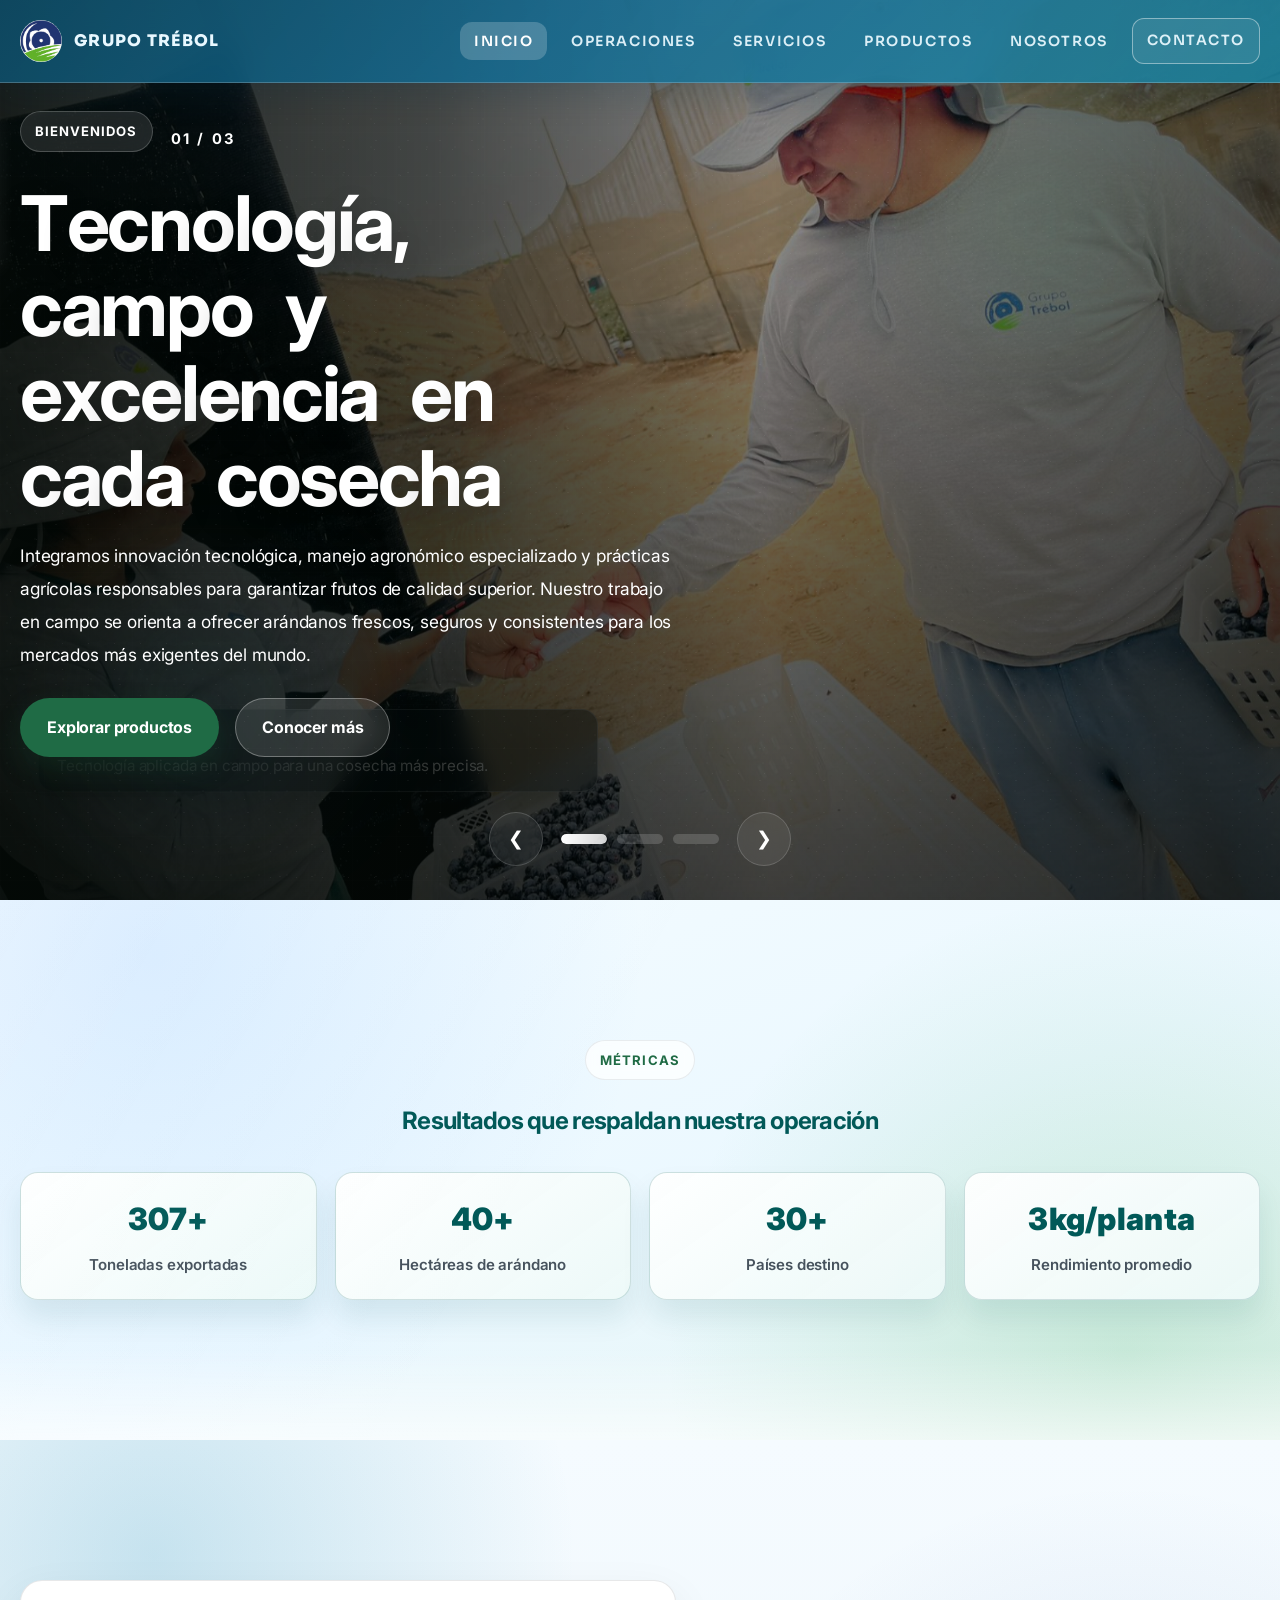
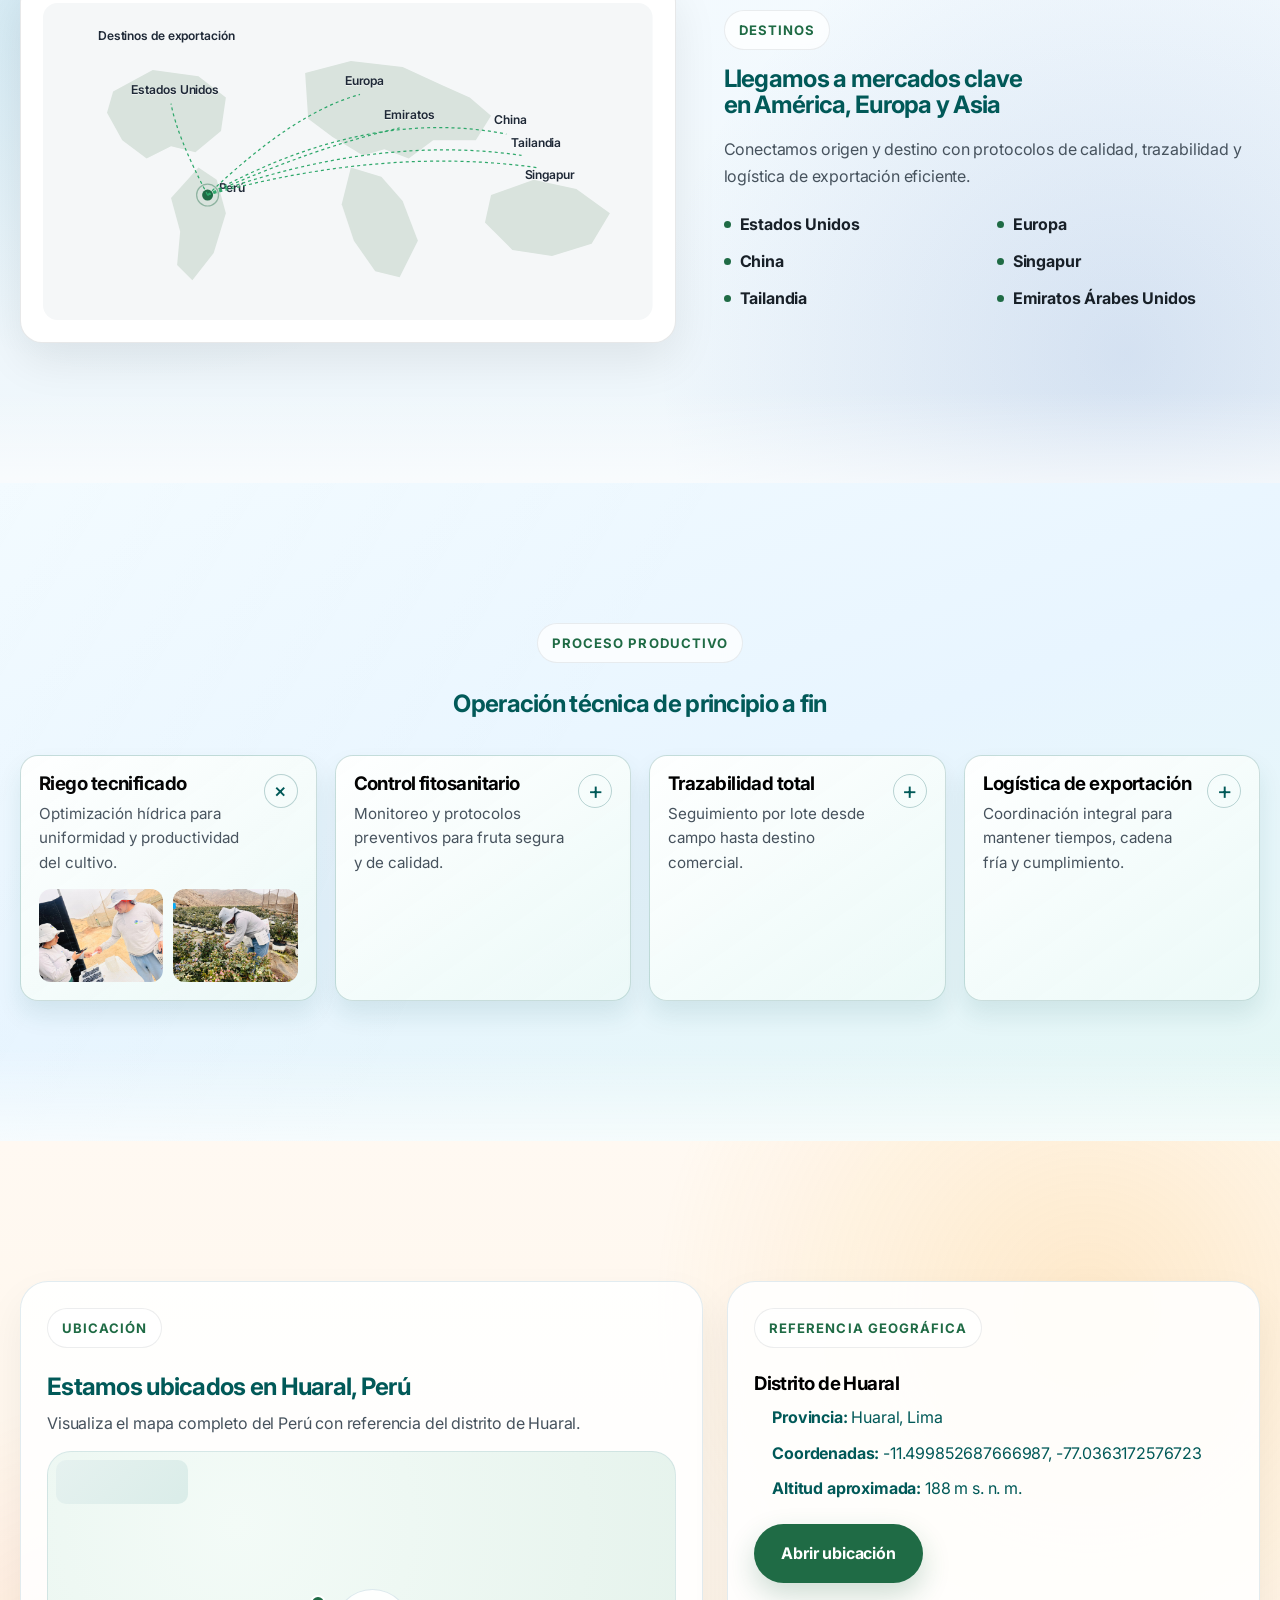
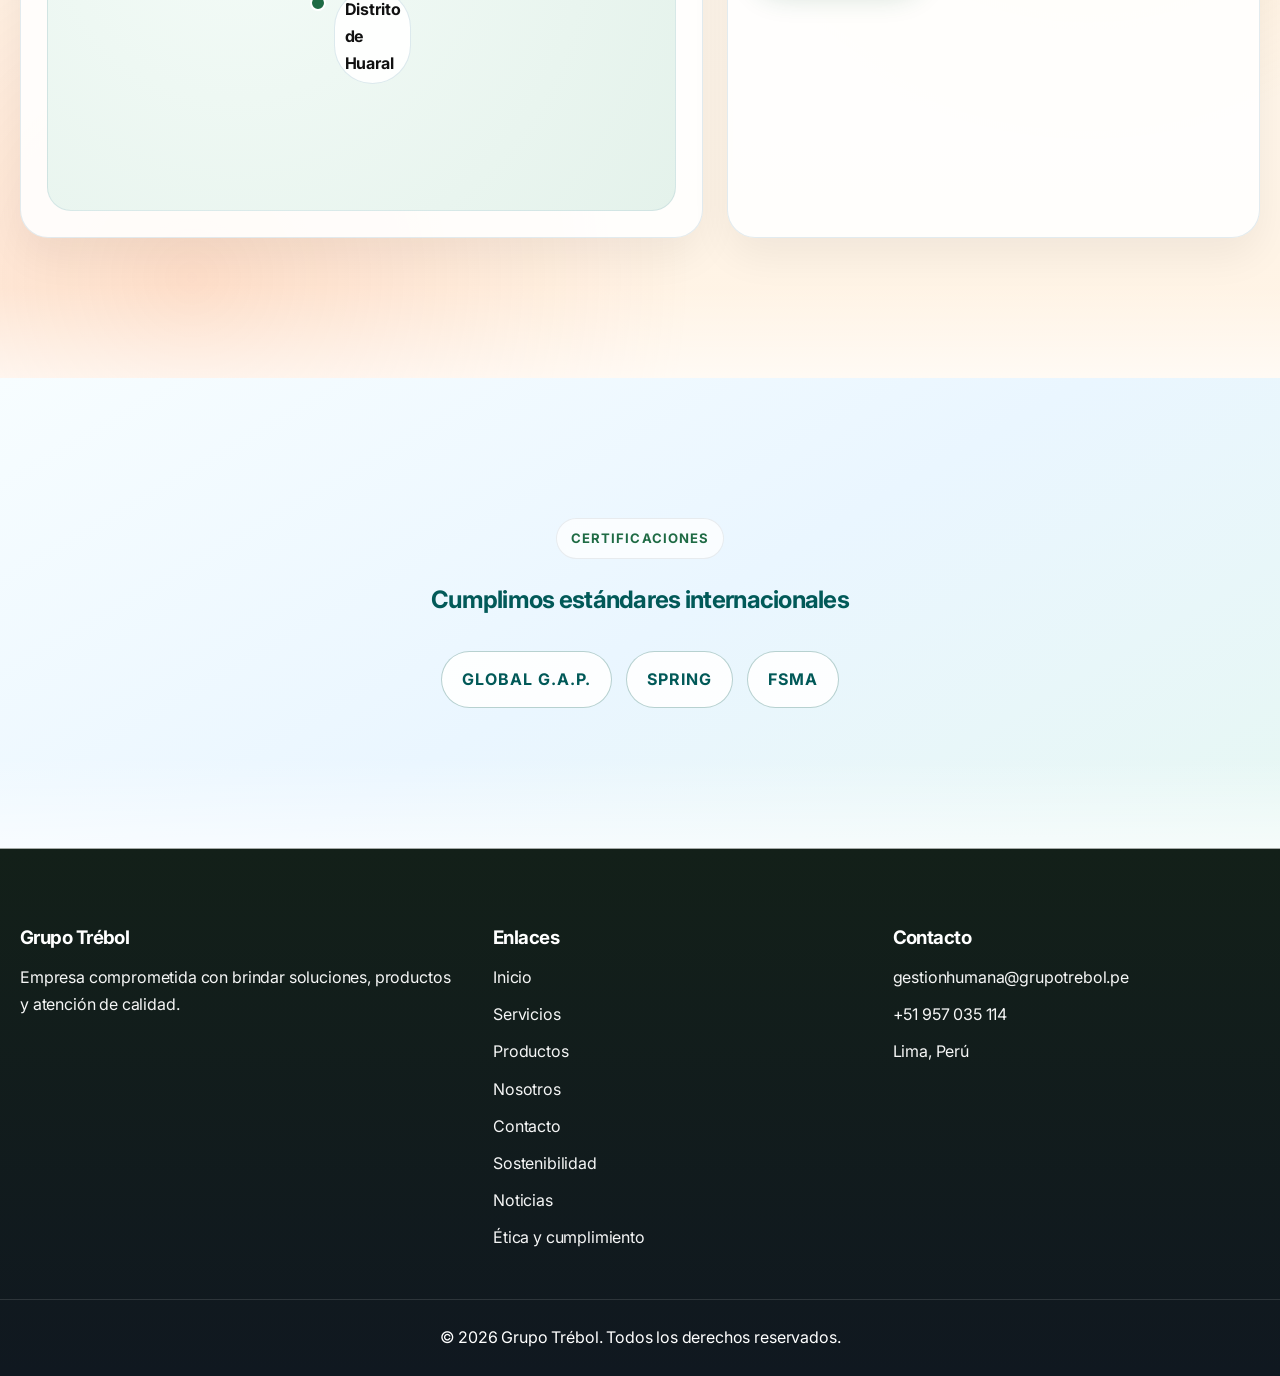
==== commit 318daf8d: "Refina métricas y agrega acordeón visual en proceso productivo" ====
--- a/index.html
+++ b/index.html
@@ -226,11 +226,70 @@
           <h2>Operación técnica de principio a fin</h2>
         </div>
 
-        <div class="process-grid">
-          <article class="process-card"><h3>Riego tecnificado</h3><p>Optimización hídrica para uniformidad y productividad del cultivo.</p></article>
-          <article class="process-card"><h3>Control fitosanitario</h3><p>Monitoreo y protocolos preventivos para fruta segura y de calidad.</p></article>
-          <article class="process-card"><h3>Trazabilidad total</h3><p>Seguimiento por lote desde campo hasta destino comercial.</p></article>
-          <article class="process-card"><h3>Logística de exportación</h3><p>Coordinación integral para mantener tiempos, cadena fría y cumplimiento.</p></article>
+        <div class="process-grid process-accordion" id="processAccordion">
+          <article class="process-card process-accordion-item active">
+            <button class="process-card-header" type="button" aria-expanded="true">
+              <span>
+                <h3>Riego tecnificado</h3>
+                <p>Optimización hídrica para uniformidad y productividad del cultivo.</p>
+              </span>
+              <span class="process-accordion-icon" aria-hidden="true">+</span>
+            </button>
+            <div class="process-card-body">
+              <div class="process-gallery">
+                <img src="assets/img/hero/principal.jpeg" alt="Monitoreo de riego tecnificado en campo">
+                <img src="assets/img/hero/principal_2.jpeg" alt="Supervisión del sistema de riego en cultivo de arándano">
+              </div>
+            </div>
+          </article>
+
+          <article class="process-card process-accordion-item">
+            <button class="process-card-header" type="button" aria-expanded="false">
+              <span>
+                <h3>Control fitosanitario</h3>
+                <p>Monitoreo y protocolos preventivos para fruta segura y de calidad.</p>
+              </span>
+              <span class="process-accordion-icon" aria-hidden="true">+</span>
+            </button>
+            <div class="process-card-body">
+              <div class="process-gallery">
+                <img src="assets/img/hero/principal_2.jpeg" alt="Evaluación fitosanitaria del cultivo en campo">
+                <img src="assets/img/nosotros/nosotros_hero1.jpeg" alt="Equipo técnico ejecutando control fitosanitario">
+              </div>
+            </div>
+          </article>
+
+          <article class="process-card process-accordion-item">
+            <button class="process-card-header" type="button" aria-expanded="false">
+              <span>
+                <h3>Trazabilidad total</h3>
+                <p>Seguimiento por lote desde campo hasta destino comercial.</p>
+              </span>
+              <span class="process-accordion-icon" aria-hidden="true">+</span>
+            </button>
+            <div class="process-card-body">
+              <div class="process-gallery">
+                <img src="assets/img/productos/producto1_carrousel.jpg" alt="Registro y trazabilidad por lote de arándanos">
+                <img src="assets/img/productos/producto3_carrousel.jpg" alt="Control documental del proceso de empaque">
+              </div>
+            </div>
+          </article>
+
+          <article class="process-card process-accordion-item">
+            <button class="process-card-header" type="button" aria-expanded="false">
+              <span>
+                <h3>Logística de exportación</h3>
+                <p>Coordinación integral para mantener tiempos, cadena fría y cumplimiento.</p>
+              </span>
+              <span class="process-accordion-icon" aria-hidden="true">+</span>
+            </button>
+            <div class="process-card-body">
+              <div class="process-gallery">
+                <img src="assets/img/servicios/internacional.jpg" alt="Logística internacional para exportación de arándanos">
+                <img src="assets/img/servicios/nacional.jpg" alt="Preparación de carga para despacho y distribución">
+              </div>
+            </div>
+          </article>
         </div>
       </div>
     </section>
--- a/assets/css/index.css
+++ b/assets/css/index.css
@@ -3224,9 +3224,9 @@
 .section-kpi-row {
   position: relative;
   background:
-    radial-gradient(circle at 12% 10%, rgba(116, 180, 255, 0.16), transparent 38%),
-    radial-gradient(circle at 88% 84%, rgba(52, 168, 83, 0.16), transparent 35%),
-    linear-gradient(160deg, #07162a 0%, #0b2440 55%, #0a1b31 100%);
+    radial-gradient(circle at 12% 10%, rgba(116, 180, 255, 0.2), transparent 40%),
+    radial-gradient(circle at 88% 84%, rgba(52, 168, 83, 0.18), transparent 38%),
+    linear-gradient(160deg, #f5fcff 0%, #ebf8ff 55%, #e6f6f2 100%);
 }
 
 .section-kpi-row::before,
@@ -3239,6 +3239,19 @@
   background: linear-gradient(120deg, rgba(255, 255, 255, 0.04), transparent 45%);
 }
 
+.section-kpi-row::after,
+.section-destinos::after,
+.section-process::after,
+.section-ubicacion-peru::after,
+.section-certifications::after {
+  content: "";
+  position: absolute;
+  inset: auto 0 -1px 0;
+  height: clamp(56px, 8vw, 92px);
+  pointer-events: none;
+  background: linear-gradient(180deg, rgba(255, 255, 255, 0) 0%, rgba(255, 255, 255, 0.62) 100%);
+}
+
 .section-heading-center {
   text-align: center;
   max-width: 760px;
@@ -3246,7 +3259,7 @@
 }
 
 .section-heading-center h2 {
-  color: #f3f7ff;
+  color: #015958;
   margin-top: 12px;
 }
 
@@ -3257,66 +3270,118 @@
 }
 
 .kpi-card {
-  padding: 26px 20px;
+  padding: 20px 16px;
   border-radius: 18px;
-  border: 1px solid rgba(160, 202, 255, 0.28);
-  background: rgba(8, 27, 52, 0.72);
-  box-shadow: 0 22px 34px rgba(2, 9, 18, 0.28);
+  border: 1px solid rgba(1, 89, 88, 0.18);
+  background: linear-gradient(145deg, rgba(255, 255, 255, 0.94), rgba(237, 249, 248, 0.92));
+  box-shadow: 0 18px 28px rgba(1, 89, 88, 0.1);
   text-align: center;
   transition: transform 0.25s ease, border-color 0.25s ease;
 }
 
 .kpi-card:hover {
   transform: translateY(-6px);
-  border-color: rgba(190, 220, 255, 0.56);
+  border-color: rgba(1, 89, 88, 0.34);
 }
 
 .kpi-value {
   display: block;
-  color: #ffffff;
-  font-size: clamp(2rem, 3.3vw, 2.7rem);
+  color: #015958;
+  font-size: clamp(1.55rem, 2.4vw, 2rem);
   font-weight: 900;
   letter-spacing: 0.01em;
-  margin-bottom: 8px;
+  margin-bottom: 6px;
 }
 
 .kpi-card span {
-  color: rgba(231, 242, 255, 0.9);
+  color: var(--color-text-soft);
   font-weight: 600;
+  font-size: 0.94rem;
 }
 
 .section-process {
   position: relative;
-  background: linear-gradient(160deg, #071a2e 0%, #09223c 50%, #0a2b42 100%);
+  background: linear-gradient(160deg, #f3fbff 0%, #e8f5ff 50%, #e4f7f4 100%);
 }
 
 .process-grid {
   display: grid;
-  grid-template-columns: repeat(4, minmax(0, 1fr));
+  grid-template-columns: repeat(2, minmax(0, 1fr));
   gap: 18px;
 }
 
 .process-card {
-  background: rgba(7, 30, 48, 0.84);
-  border: 1px solid rgba(115, 196, 255, 0.23);
+  background: linear-gradient(145deg, rgba(255, 255, 255, 0.94), rgba(236, 249, 247, 0.9));
+  border: 1px solid rgba(1, 89, 88, 0.2);
   border-radius: 18px;
-  padding: 24px 20px;
-  box-shadow: 0 16px 28px rgba(3, 12, 22, 0.28);
+  padding: 18px;
+  box-shadow: 0 14px 24px rgba(1, 89, 88, 0.1);
+}
+
+.process-card-header {
+  width: 100%;
+  display: flex;
+  justify-content: space-between;
+  align-items: flex-start;
+  gap: 12px;
+  text-align: left;
+  cursor: pointer;
 }
 
 .process-card h3 {
-  color: #f4f9ff;
-  margin-bottom: 10px;
+  color: var(--color-text);
+  margin-bottom: 8px;
 }
 
 .process-card p {
-  color: rgba(224, 238, 252, 0.86);
+  color: var(--color-text-soft);
   margin: 0;
+  font-size: 0.95rem;
+  line-height: 1.6;
+}
+
+.process-accordion-icon {
+  width: 34px;
+  min-width: 34px;
+  height: 34px;
+  border-radius: 50%;
+  border: 1px solid rgba(1, 89, 88, 0.25);
+  display: grid;
+  place-items: center;
+  color: #015958;
+  font-size: 1.5rem;
+  line-height: 1;
+  transition: transform 0.25s ease;
+}
+
+.process-accordion-item.active .process-accordion-icon {
+  transform: rotate(45deg);
+}
+
+.process-card-body {
+  max-height: 0;
+  overflow: hidden;
+  transition: max-height 0.35s ease;
+}
+
+.process-gallery {
+  padding-top: 14px;
+  display: grid;
+  grid-template-columns: repeat(2, minmax(0, 1fr));
+  gap: 10px;
+}
+
+.process-gallery img {
+  width: 100%;
+  aspect-ratio: 4 / 3;
+  height: auto;
+  object-fit: cover;
+  border-radius: 12px;
 }
 
 .section-certifications {
   position: relative;
-  background: linear-gradient(150deg, #051324 0%, #0a1d35 52%, #10294a 100%);
+  background: linear-gradient(150deg, #f7fdff 0%, #eaf6ff 52%, #e6f7f3 100%);
 }
 
 .certification-list {
@@ -3329,16 +3394,21 @@
 .certification-list span {
   padding: 14px 20px;
   border-radius: 999px;
-  border: 1px solid rgba(176, 211, 255, 0.4);
-  background: rgba(9, 34, 58, 0.78);
-  color: #f4f8ff;
+  border: 1px solid rgba(1, 89, 88, 0.28);
+  background: rgba(255, 255, 255, 0.9);
+  color: #015958;
   font-weight: 700;
   letter-spacing: 0.06em;
 }
 
+.page-index main > section:not(.hero-slider-section),
+.page-index main > section:not(.hero-slider-section) h1,
+.page-index main > section:not(.hero-slider-section) h2 {
+  color: #015958;
+}
+
 @media (max-width: 1000px) {
-  .kpi-row,
-  .process-grid {
+  .kpi-row {
     grid-template-columns: repeat(2, minmax(0, 1fr));
   }
 }
@@ -3348,4 +3418,16 @@
   .process-grid {
     grid-template-columns: 1fr;
   }
-}
+
+  .kpi-card {
+    padding: 16px 14px;
+  }
+
+  .kpi-value {
+    font-size: clamp(1.35rem, 8vw, 1.7rem);
+  }
+
+  .process-gallery {
+    grid-template-columns: 1fr;
+  }
+}
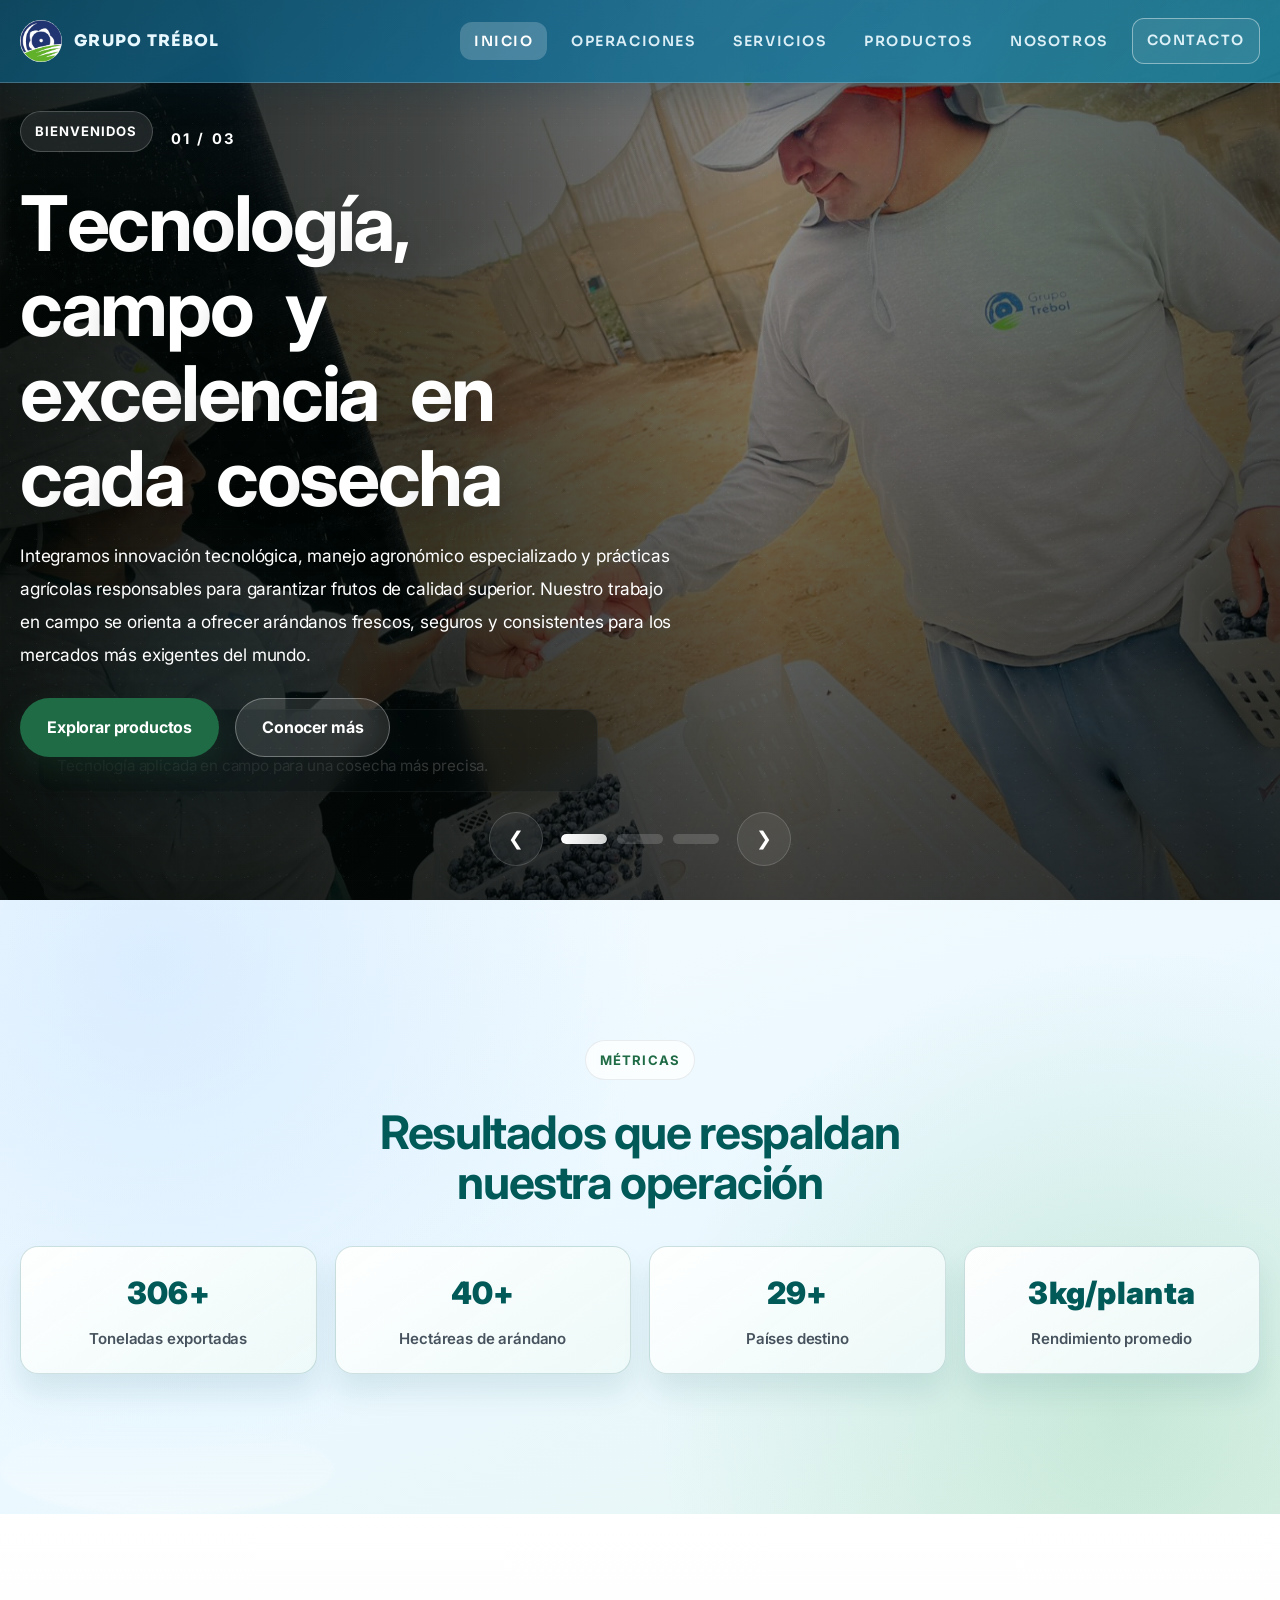
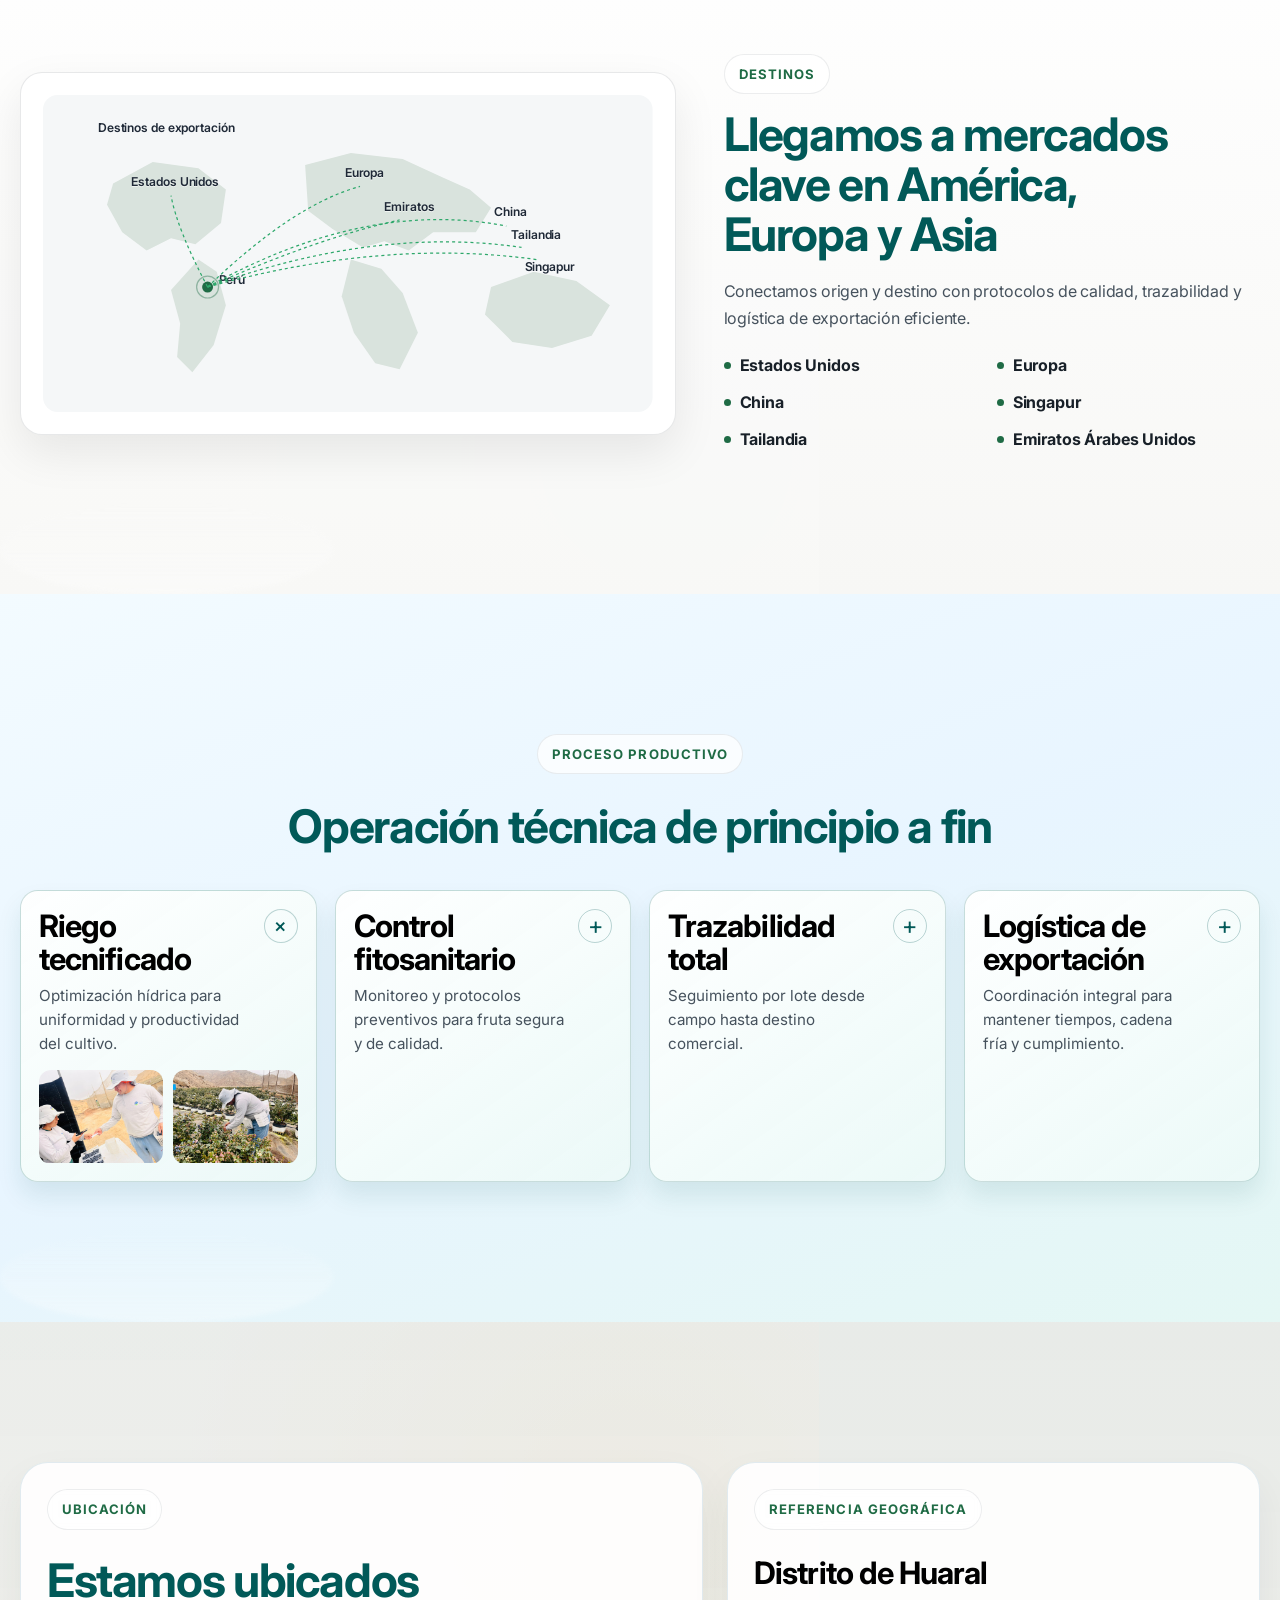
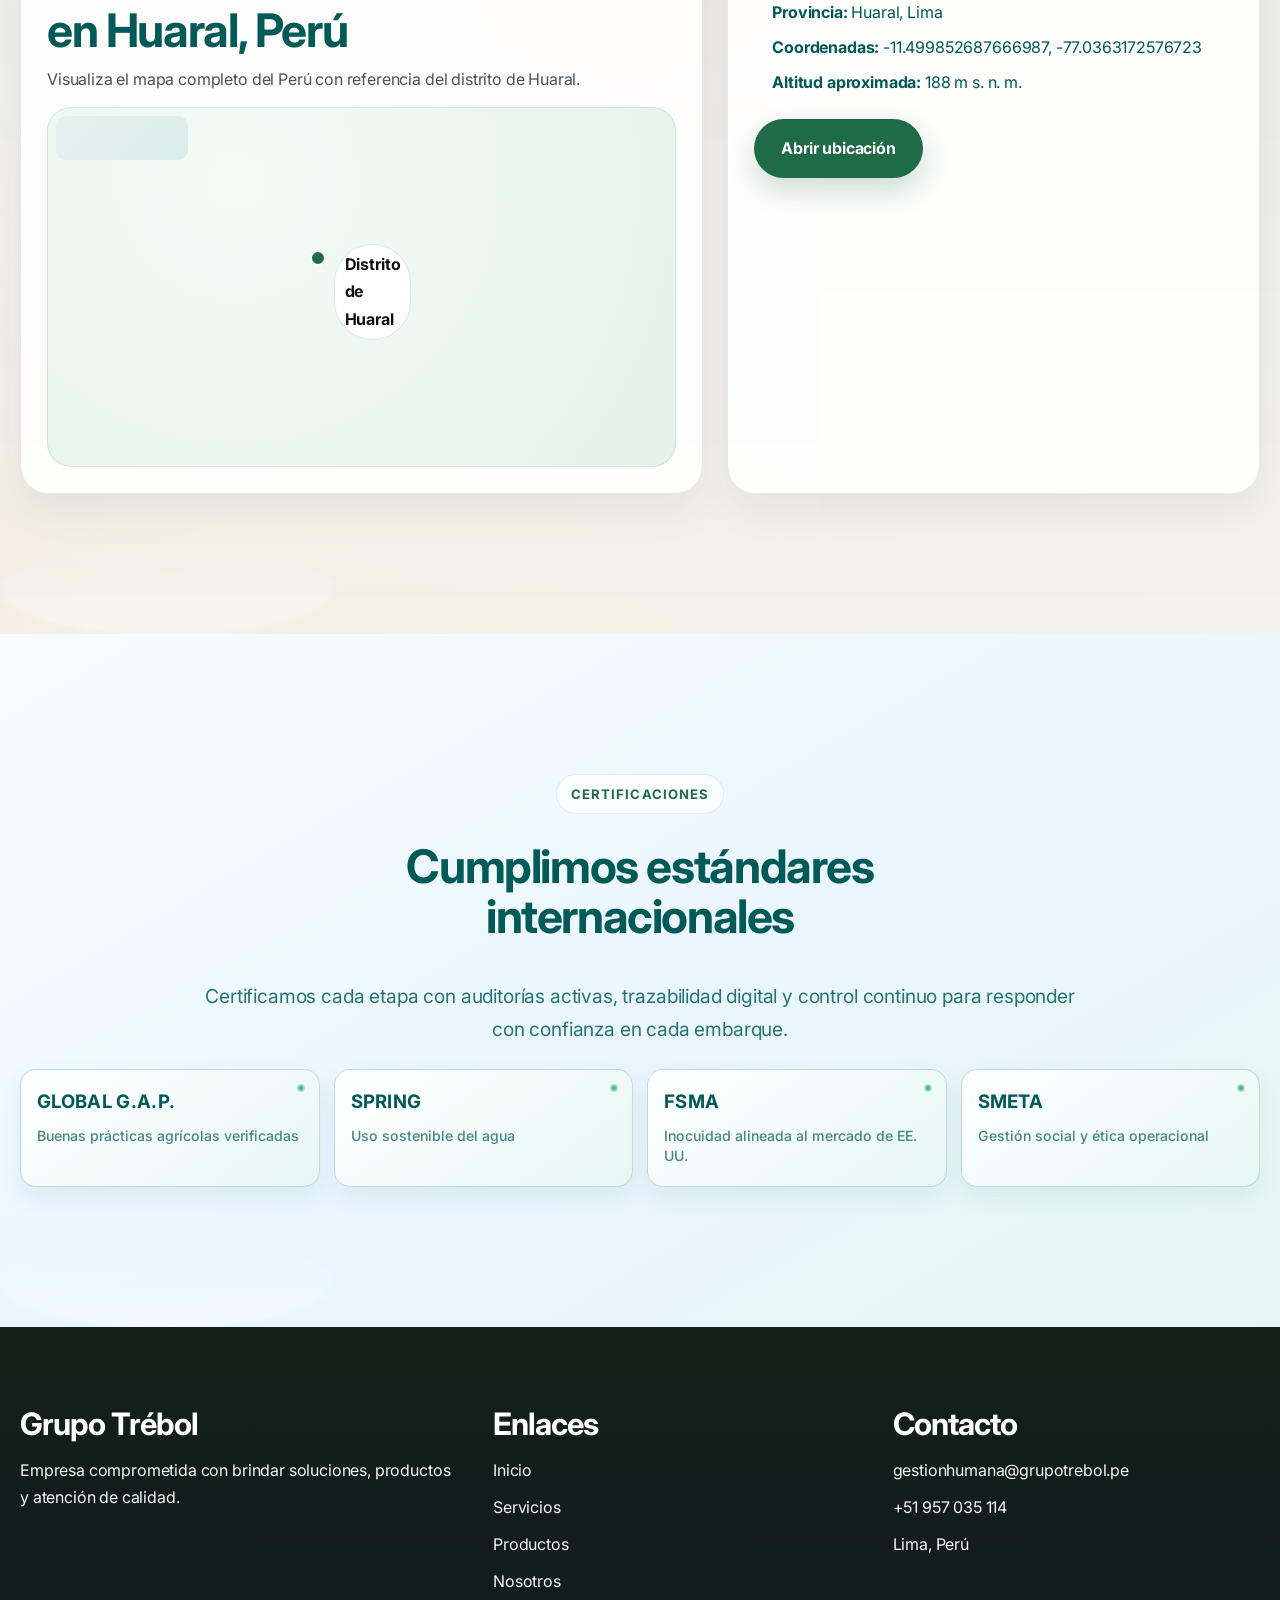
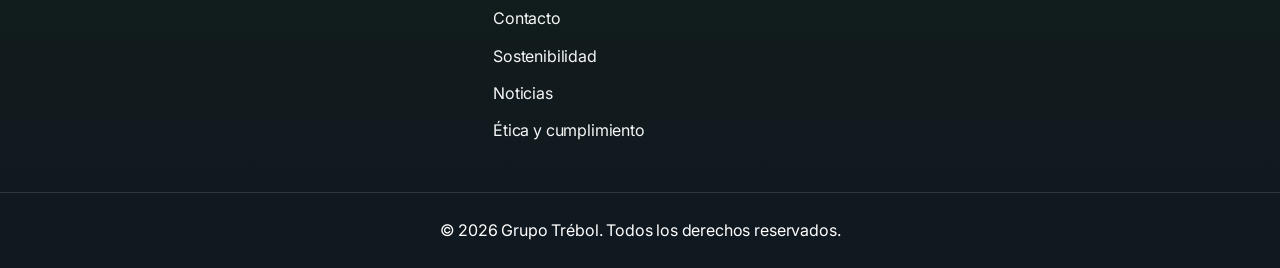
==== commit ab9b658f: "Mejora movimiento sutil, certificaciones y escala tipográfica responsive" ====
--- a/index.html
+++ b/index.html
@@ -349,10 +349,15 @@
           <h2>Cumplimos estándares internacionales</h2>
         </div>
 
-        <div class="certification-list">
-          <span>GLOBAL G.A.P.</span>
-          <span>SPRING</span>
-          <span>FSMA</span>
+        <p class="certifications-intro">
+          Certificamos cada etapa con auditorías activas, trazabilidad digital y control continuo para responder con confianza en cada embarque.
+        </p>
+
+        <div class="certification-list" role="list" aria-label="Certificaciones activas de Grupo Trébol">
+          <span><strong>GLOBAL G.A.P.</strong><small>Buenas prácticas agrícolas verificadas</small></span>
+          <span><strong>SPRING</strong><small>Uso sostenible del agua</small></span>
+          <span><strong>FSMA</strong><small>Inocuidad alineada al mercado de EE. UU.</small></span>
+          <span><strong>SMETA</strong><small>Gestión social y ética operacional</small></span>
         </div>
       </div>
     </section>
--- a/assets/css/global.css
+++ b/assets/css/global.css
@@ -116,6 +116,11 @@
   text-wrap: balance;
 }
 
+h1 { font-size: clamp(2.25rem, 1.6rem + 2.6vw, 4.35rem); }
+h2 { font-size: clamp(1.8rem, 1.25rem + 2.05vw, 3.4rem); }
+h3 { font-size: clamp(1.3rem, 1.05rem + 1.1vw, 2rem); }
+h4 { font-size: clamp(1.05rem, 0.95rem + 0.45vw, 1.4rem); }
+
 p {
   color: var(--color-text-soft);
   text-wrap: pretty;
@@ -127,7 +132,39 @@
 }
 
 .section {
+  position: relative;
+  isolation: isolate;
+  overflow: clip;
   padding: var(--space-120) 0;
+}
+
+.section::before {
+  content: "";
+  position: absolute;
+  inset: 0;
+  background:
+    linear-gradient(112deg, transparent 0%, rgba(255, 255, 255, 0.18) 48%, transparent 100%);
+  opacity: 0.2;
+  mix-blend-mode: soft-light;
+  transform: translateX(-36%);
+  animation: sectionLightSweep 14s ease-in-out infinite;
+  pointer-events: none;
+  z-index: -1;
+}
+
+.section::after {
+  content: "";
+  position: absolute;
+  inset: -22% auto auto -12%;
+  width: clamp(180px, 26vw, 360px);
+  height: clamp(180px, 26vw, 360px);
+  border-radius: 50%;
+  background: radial-gradient(circle, rgba(31, 107, 69, 0.12) 0%, rgba(31, 107, 69, 0) 70%);
+  filter: blur(2px);
+  pointer-events: none;
+  opacity: 0.55;
+  z-index: -1;
+  animation: sectionAmbientDrift 18s ease-in-out infinite alternate;
 }
 
 .section-alt {
@@ -233,7 +270,7 @@
 
 .section-header h1,
 .section-header h2 {
-  font-size: clamp(2.2rem, 4vw, 3.4rem);
+  font-size: clamp(2.3rem, 1.6rem + 2.55vw, 3.85rem);
   line-height: 1.05;
   margin-bottom: 18px;
 }
@@ -478,7 +515,7 @@
 }
 
 .hero-content h1 {
-  font-size: clamp(2.4rem, 5vw, 4rem);
+  font-size: clamp(2.6rem, 1.8rem + 2.75vw, 4.45rem);
   margin-bottom: var(--space-24);
 }
 
@@ -709,7 +746,9 @@
 .reveal {
   opacity: 0;
   transform: translateY(32px);
-  transition: opacity 0.8s ease, transform 0.8s ease;
+  transition:
+    opacity 0.8s ease var(--reveal-delay, 0ms),
+    transform 0.8s ease var(--reveal-delay, 0ms);
 }
 
 .reveal.visible {
@@ -735,6 +774,38 @@
 
 body.js-ready .parallax-soft {
   transition: transform 0.28s ease-out;
+}
+
+@keyframes sectionAmbientDrift {
+  0% {
+    transform: translate3d(-6px, -10px, 0) scale(1);
+  }
+  100% {
+    transform: translate3d(14px, 18px, 0) scale(1.08);
+  }
+}
+
+@keyframes sectionLightSweep {
+  0%,
+  18% {
+    transform: translateX(-36%);
+    opacity: 0.12;
+  }
+  52% {
+    transform: translateX(10%);
+    opacity: 0.28;
+  }
+  100% {
+    transform: translateX(34%);
+    opacity: 0.1;
+  }
+}
+
+@media (prefers-reduced-motion: reduce) {
+  .section::before,
+  .section::after {
+    animation: none;
+  }
 }
 
 /* =========================
@@ -1029,7 +1100,7 @@
   .contact-info h2,
   .about-content h2,
   .hero-content h1 {
-    font-size: 1.95rem;
+    font-size: clamp(2.05rem, 8.2vw, 2.35rem);
   }
 
   .section-header p {
--- a/assets/css/index.css
+++ b/assets/css/index.css
@@ -3310,6 +3310,10 @@
   gap: 18px;
 }
 
+.process-accordion {
+  overflow-anchor: none;
+}
+
 .process-card {
   background: linear-gradient(145deg, rgba(255, 255, 255, 0.94), rgba(236, 249, 247, 0.9));
   border: 1px solid rgba(1, 89, 88, 0.2);
@@ -3384,21 +3388,78 @@
   background: linear-gradient(150deg, #f7fdff 0%, #eaf6ff 52%, #e6f7f3 100%);
 }
 
+.certifications-intro {
+  margin: 0 auto 24px;
+  max-width: 74ch;
+  text-align: center;
+  font-size: clamp(1.02rem, 0.9rem + 0.4vw, 1.2rem);
+  color: rgba(1, 89, 88, 0.84);
+}
+
 .certification-list {
-  display: flex;
-  justify-content: center;
-  flex-wrap: wrap;
+  display: grid;
+  grid-template-columns: repeat(4, minmax(0, 1fr));
   gap: 14px;
 }
 
 .certification-list span {
-  padding: 14px 20px;
-  border-radius: 999px;
-  border: 1px solid rgba(1, 89, 88, 0.28);
-  background: rgba(255, 255, 255, 0.9);
+  position: relative;
+  padding: 16px 16px 15px;
+  border-radius: 16px;
+  border: 1px solid rgba(1, 89, 88, 0.2);
+  background: linear-gradient(145deg, rgba(255, 255, 255, 0.92), rgba(230, 247, 243, 0.9));
   color: #015958;
   font-weight: 700;
-  letter-spacing: 0.06em;
+  letter-spacing: 0.02em;
+  display: grid;
+  gap: 8px;
+  min-height: 118px;
+  align-content: start;
+  box-shadow: 0 10px 22px rgba(1, 89, 88, 0.08);
+  transition: transform 0.3s ease, box-shadow 0.3s ease, border-color 0.3s ease;
+}
+
+.certification-list span::after {
+  content: "";
+  position: absolute;
+  width: 8px;
+  height: 8px;
+  top: 14px;
+  right: 14px;
+  border-radius: 50%;
+  background: radial-gradient(circle, #19a765 0%, rgba(25, 167, 101, 0.2) 70%);
+  box-shadow: 0 0 0 0 rgba(25, 167, 101, 0.4);
+  animation: certPulse 2.6s ease-in-out infinite;
+}
+
+.certification-list span:hover {
+  transform: translateY(-4px);
+  box-shadow: 0 14px 28px rgba(1, 89, 88, 0.14);
+  border-color: rgba(1, 89, 88, 0.35);
+}
+
+.certification-list strong {
+  font-size: clamp(1.02rem, 0.88rem + 0.35vw, 1.2rem);
+}
+
+.certification-list small {
+  font-size: 0.88rem;
+  line-height: 1.45;
+  font-weight: 500;
+  color: rgba(1, 89, 88, 0.72);
+  letter-spacing: 0;
+}
+
+@keyframes certPulse {
+  0%,
+  100% {
+    box-shadow: 0 0 0 0 rgba(25, 167, 101, 0.32);
+    transform: scale(1);
+  }
+  50% {
+    box-shadow: 0 0 0 6px rgba(25, 167, 101, 0);
+    transform: scale(1.12);
+  }
 }
 
 .page-index main > section:not(.hero-slider-section),
@@ -3411,6 +3472,10 @@
   .kpi-row {
     grid-template-columns: repeat(2, minmax(0, 1fr));
   }
+
+  .certification-list {
+    grid-template-columns: repeat(2, minmax(0, 1fr));
+  }
 }
 
 @media (max-width: 640px) {
@@ -3430,4 +3495,12 @@
   .process-gallery {
     grid-template-columns: 1fr;
   }
-}
+
+  .certification-list {
+    grid-template-columns: 1fr;
+  }
+
+  .certification-list span {
+    min-height: auto;
+  }
+}
